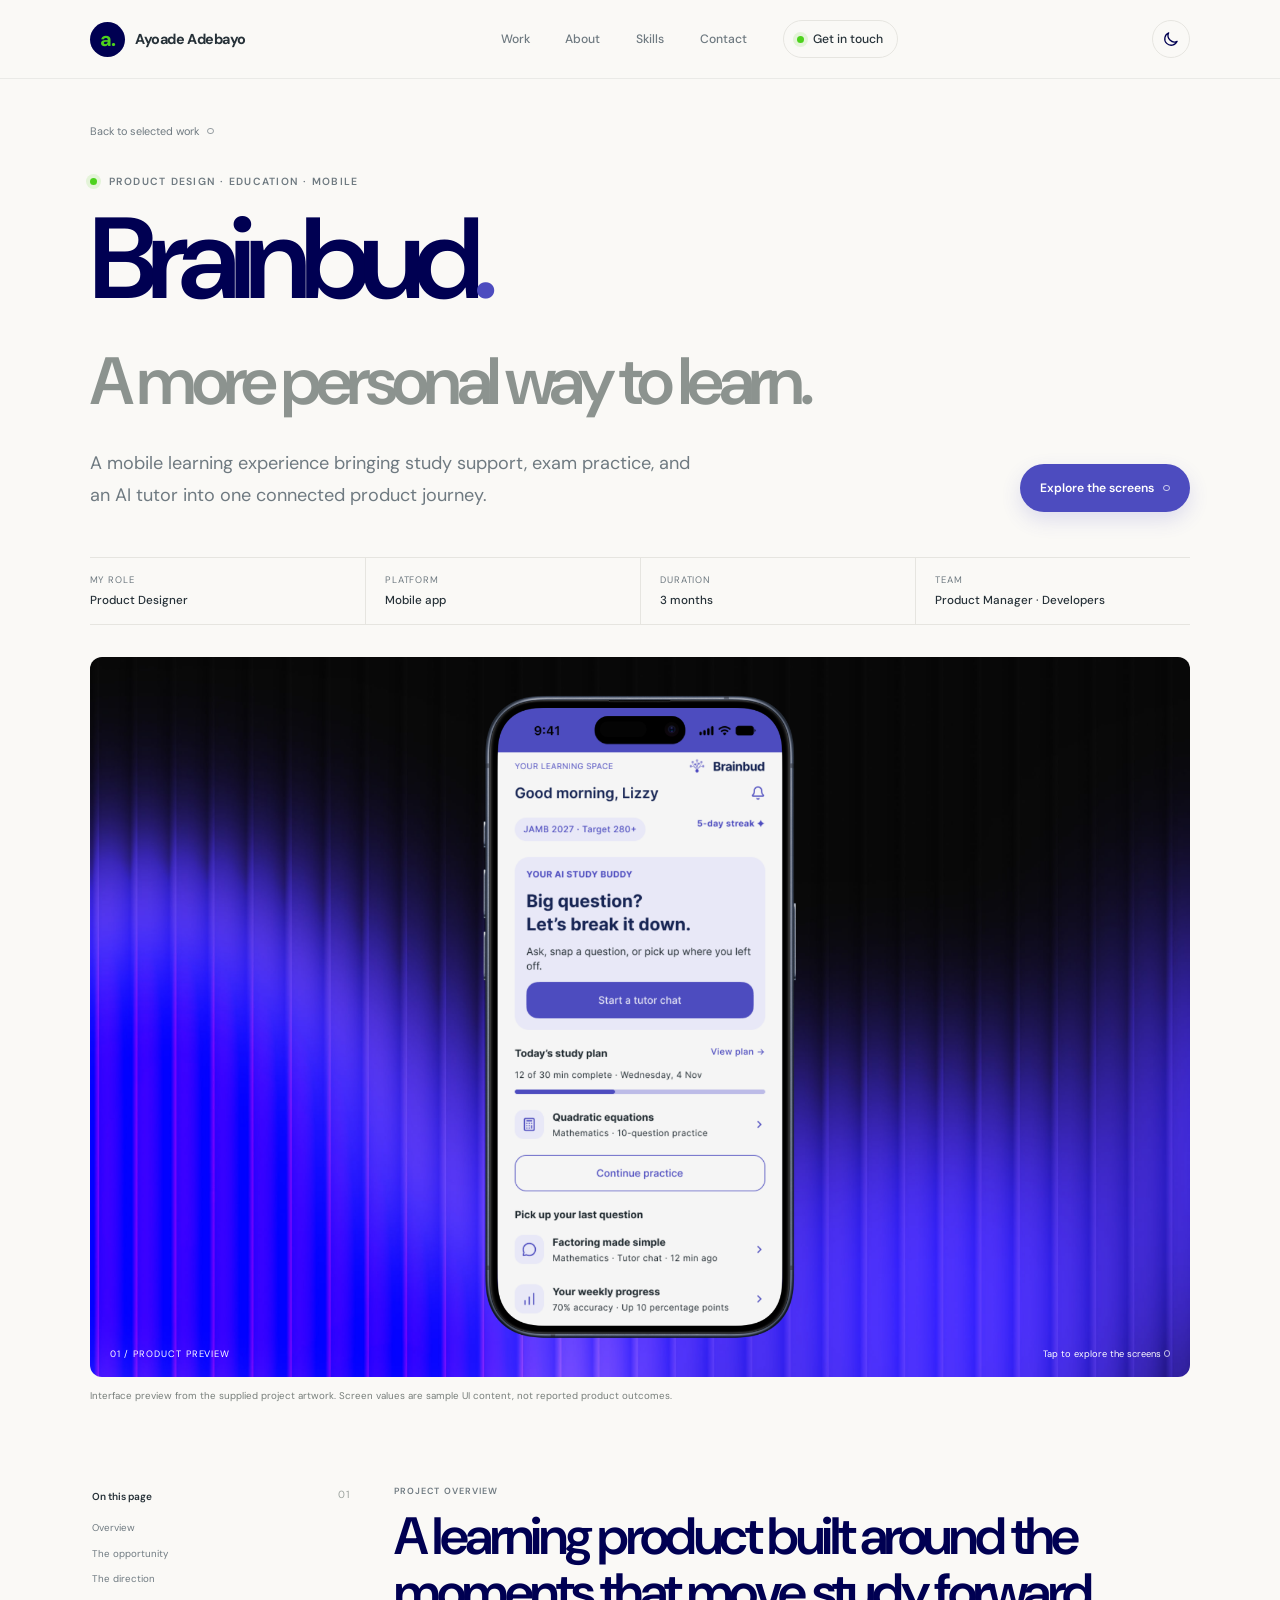
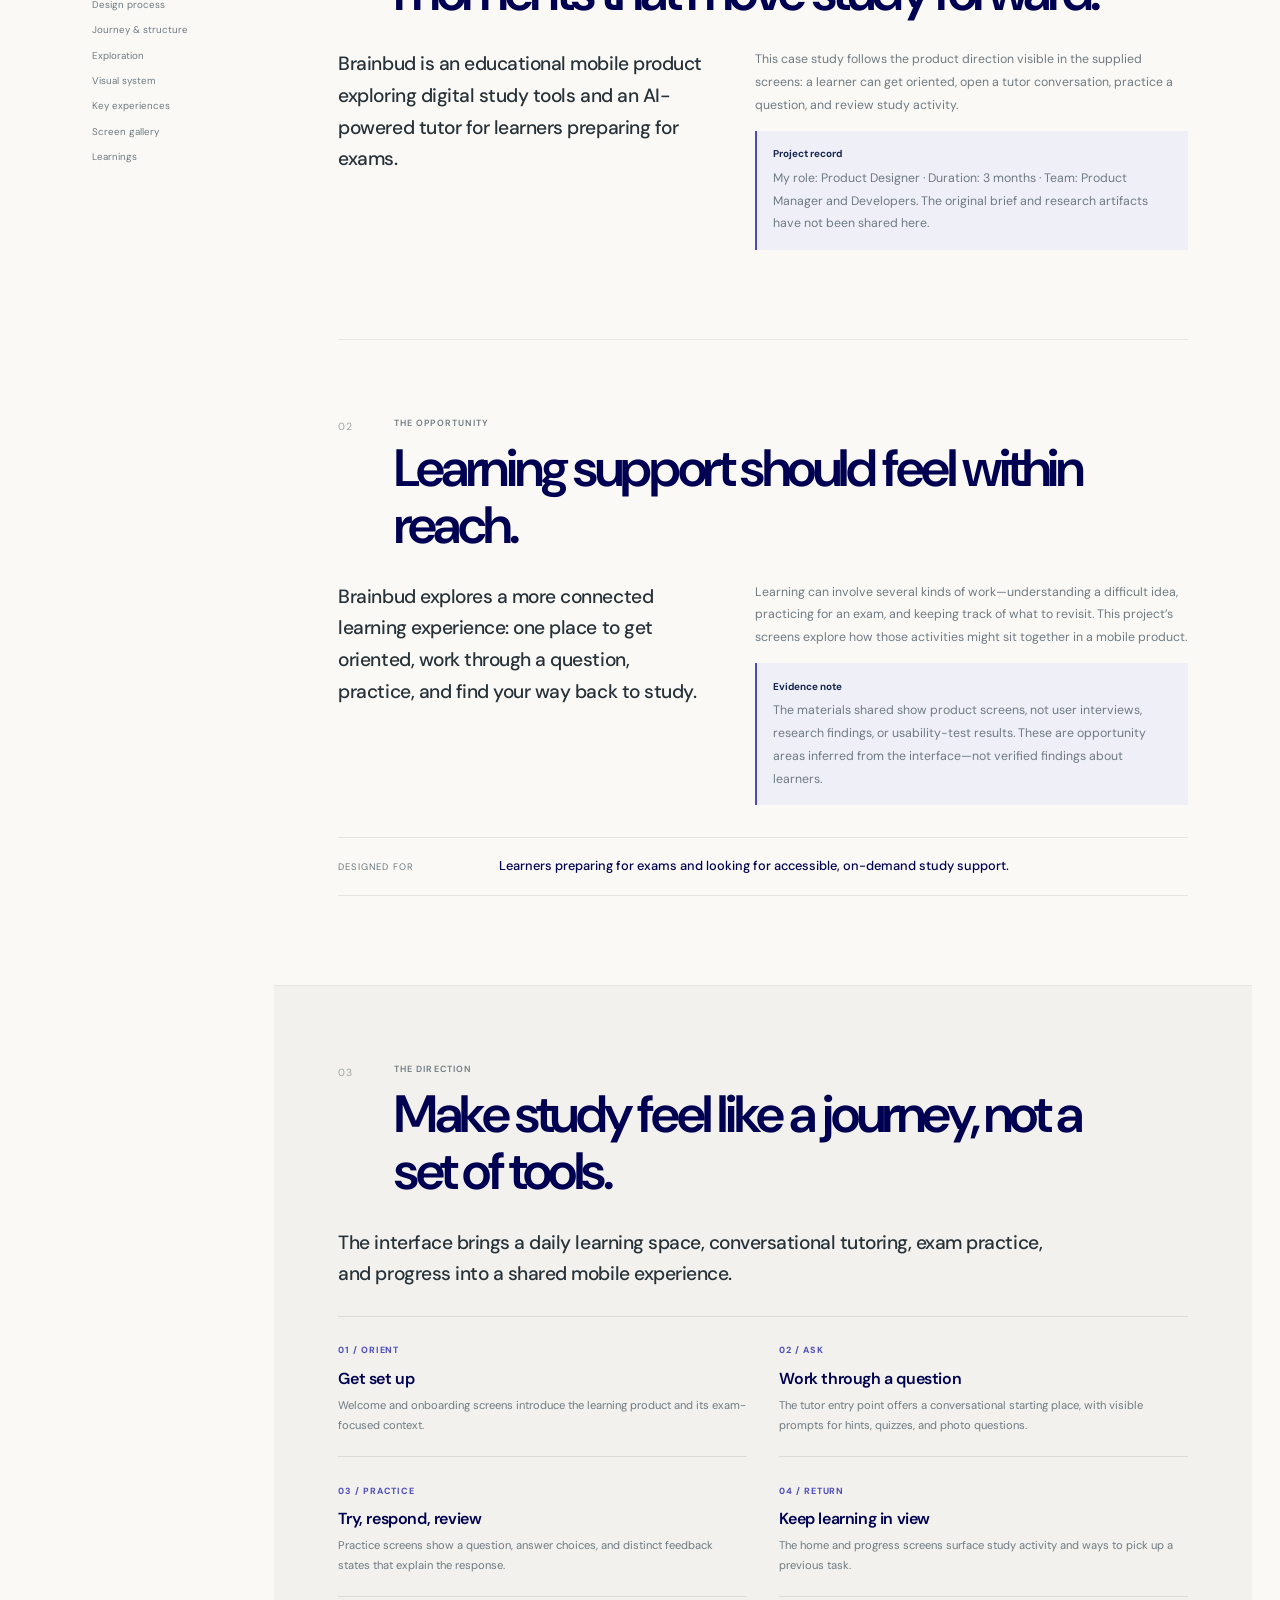
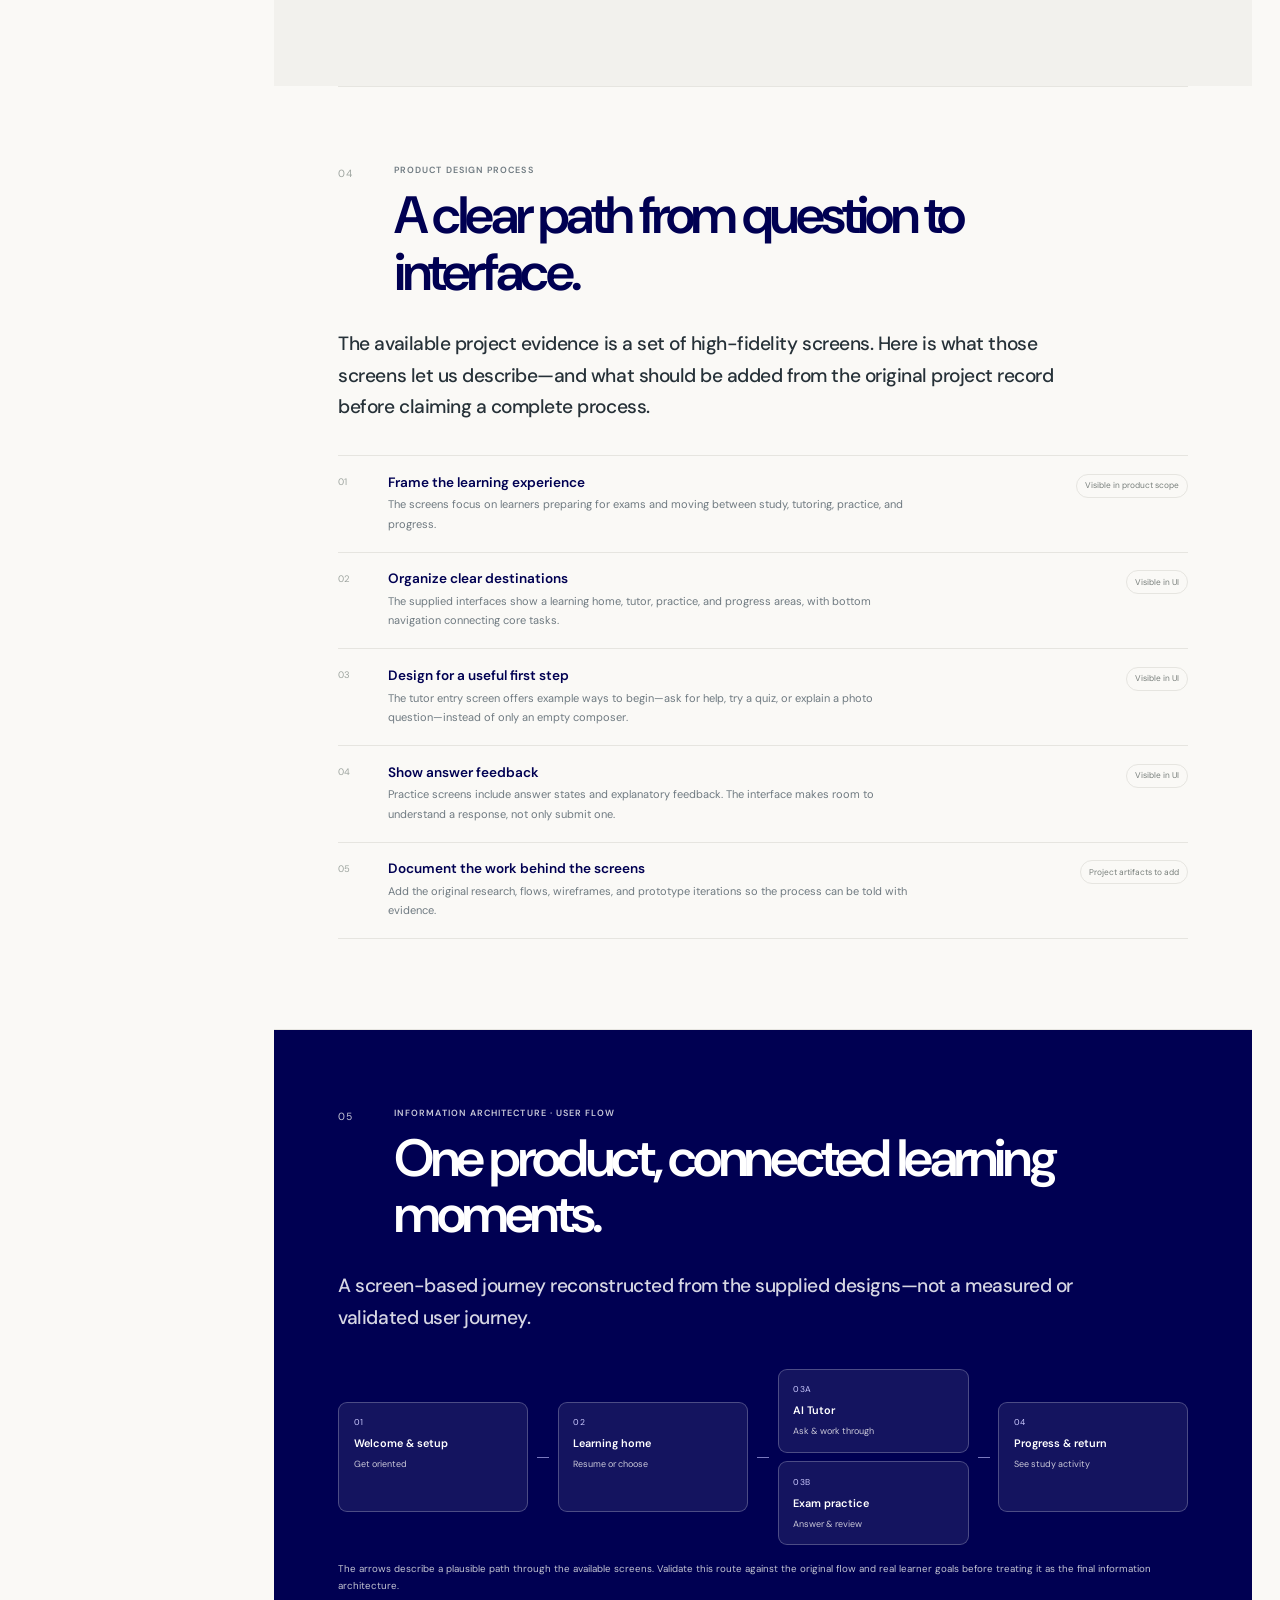
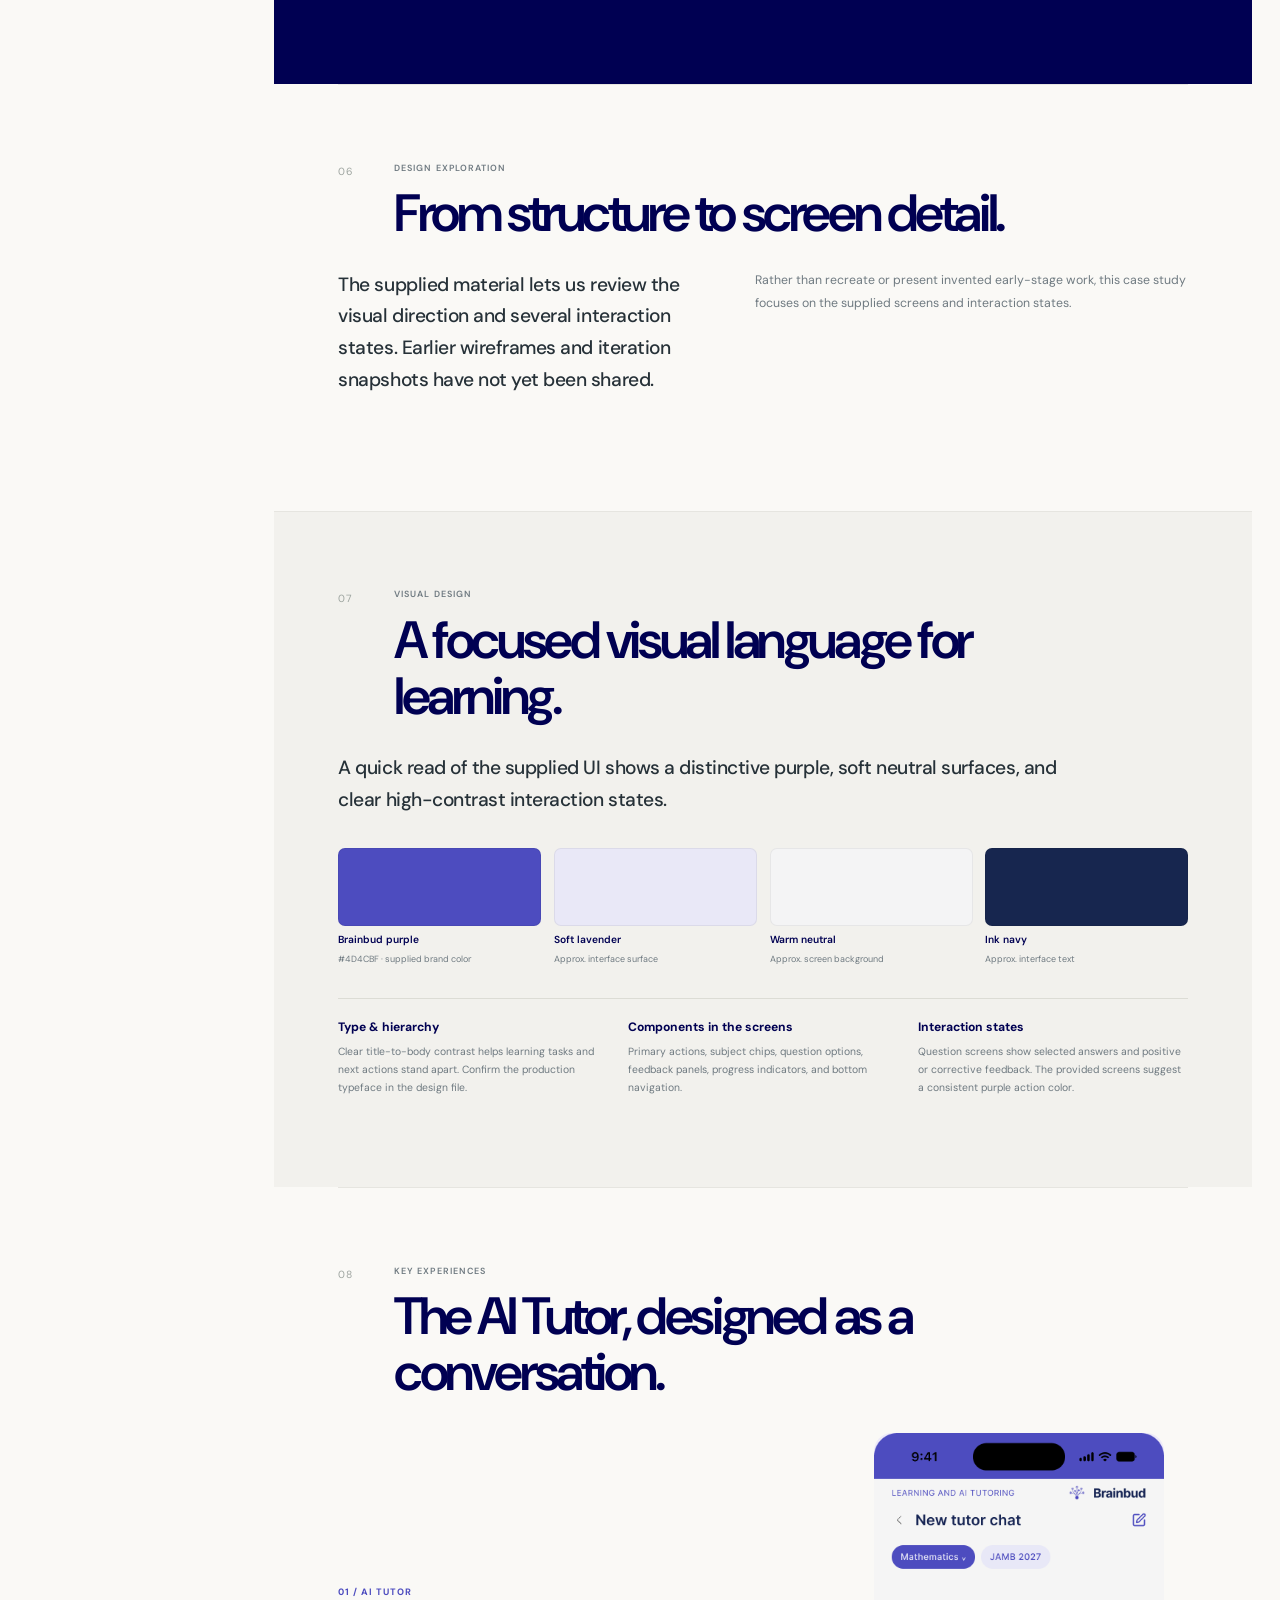
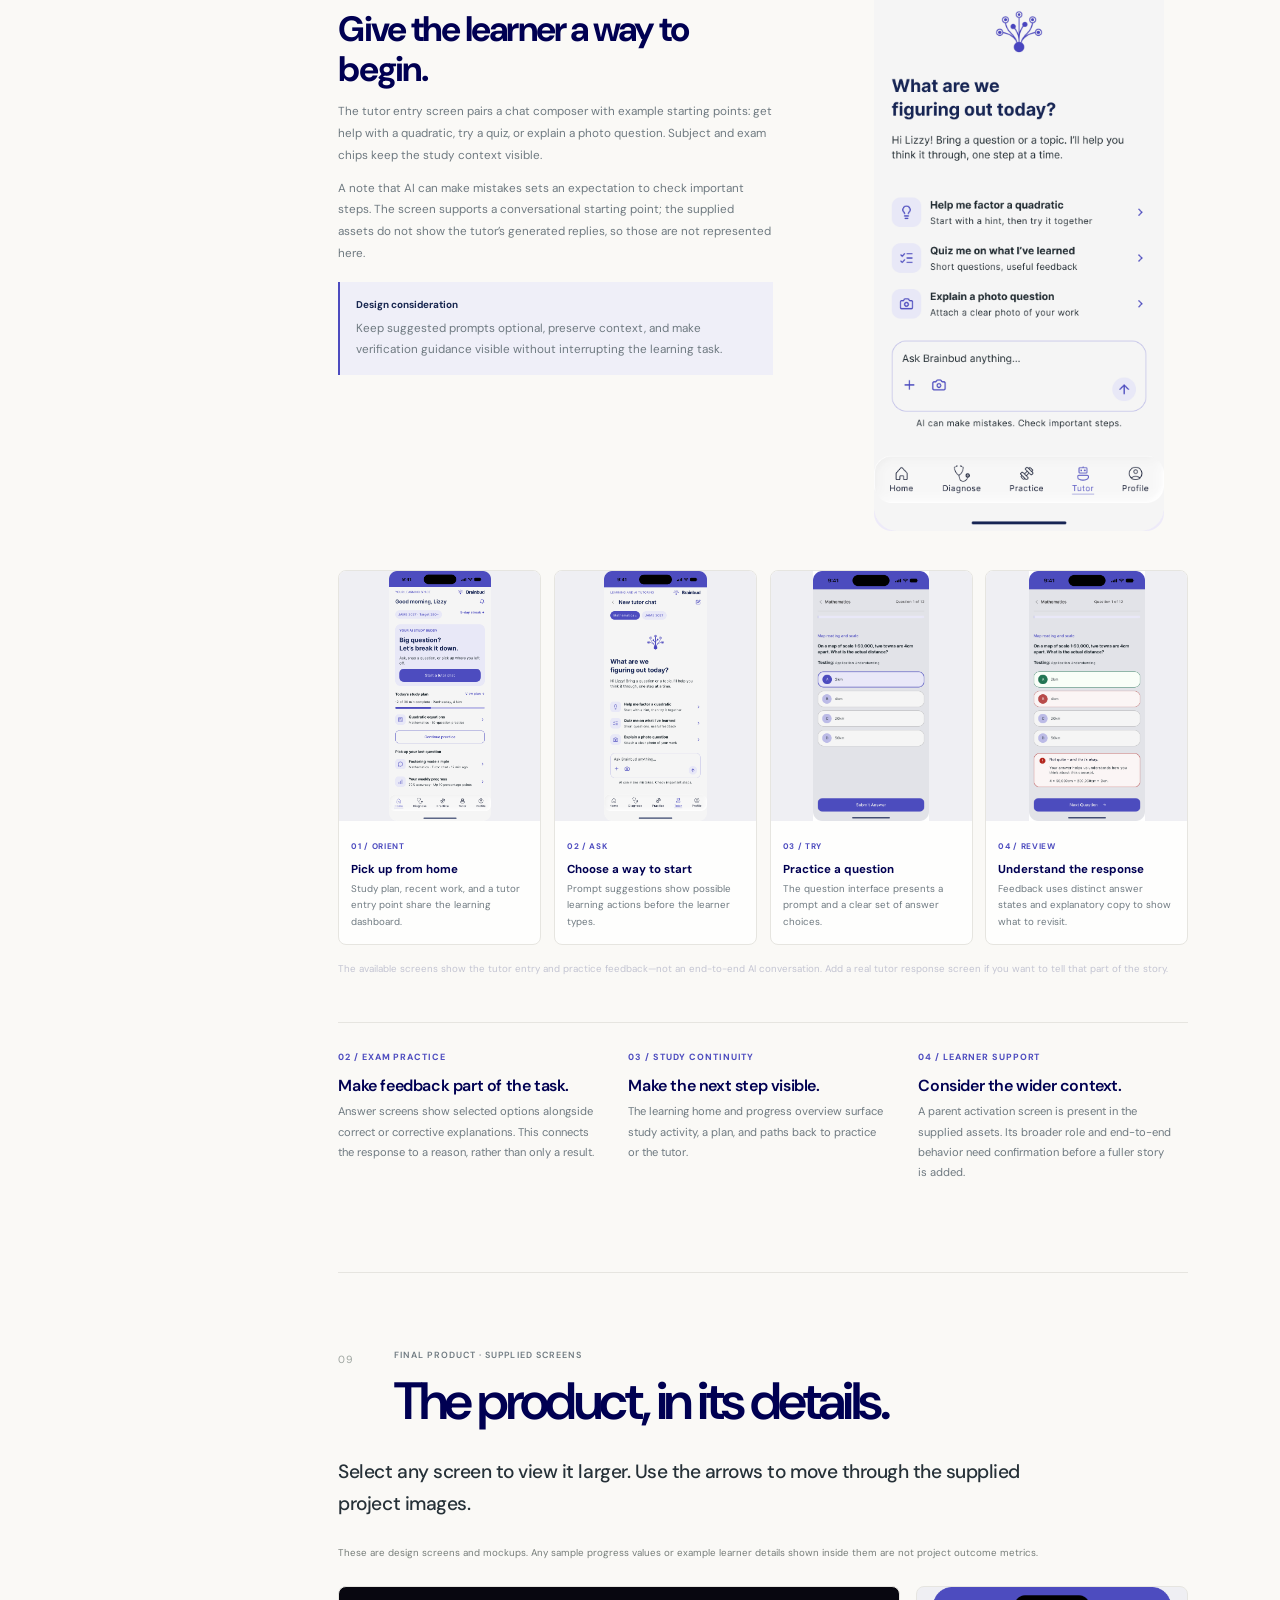
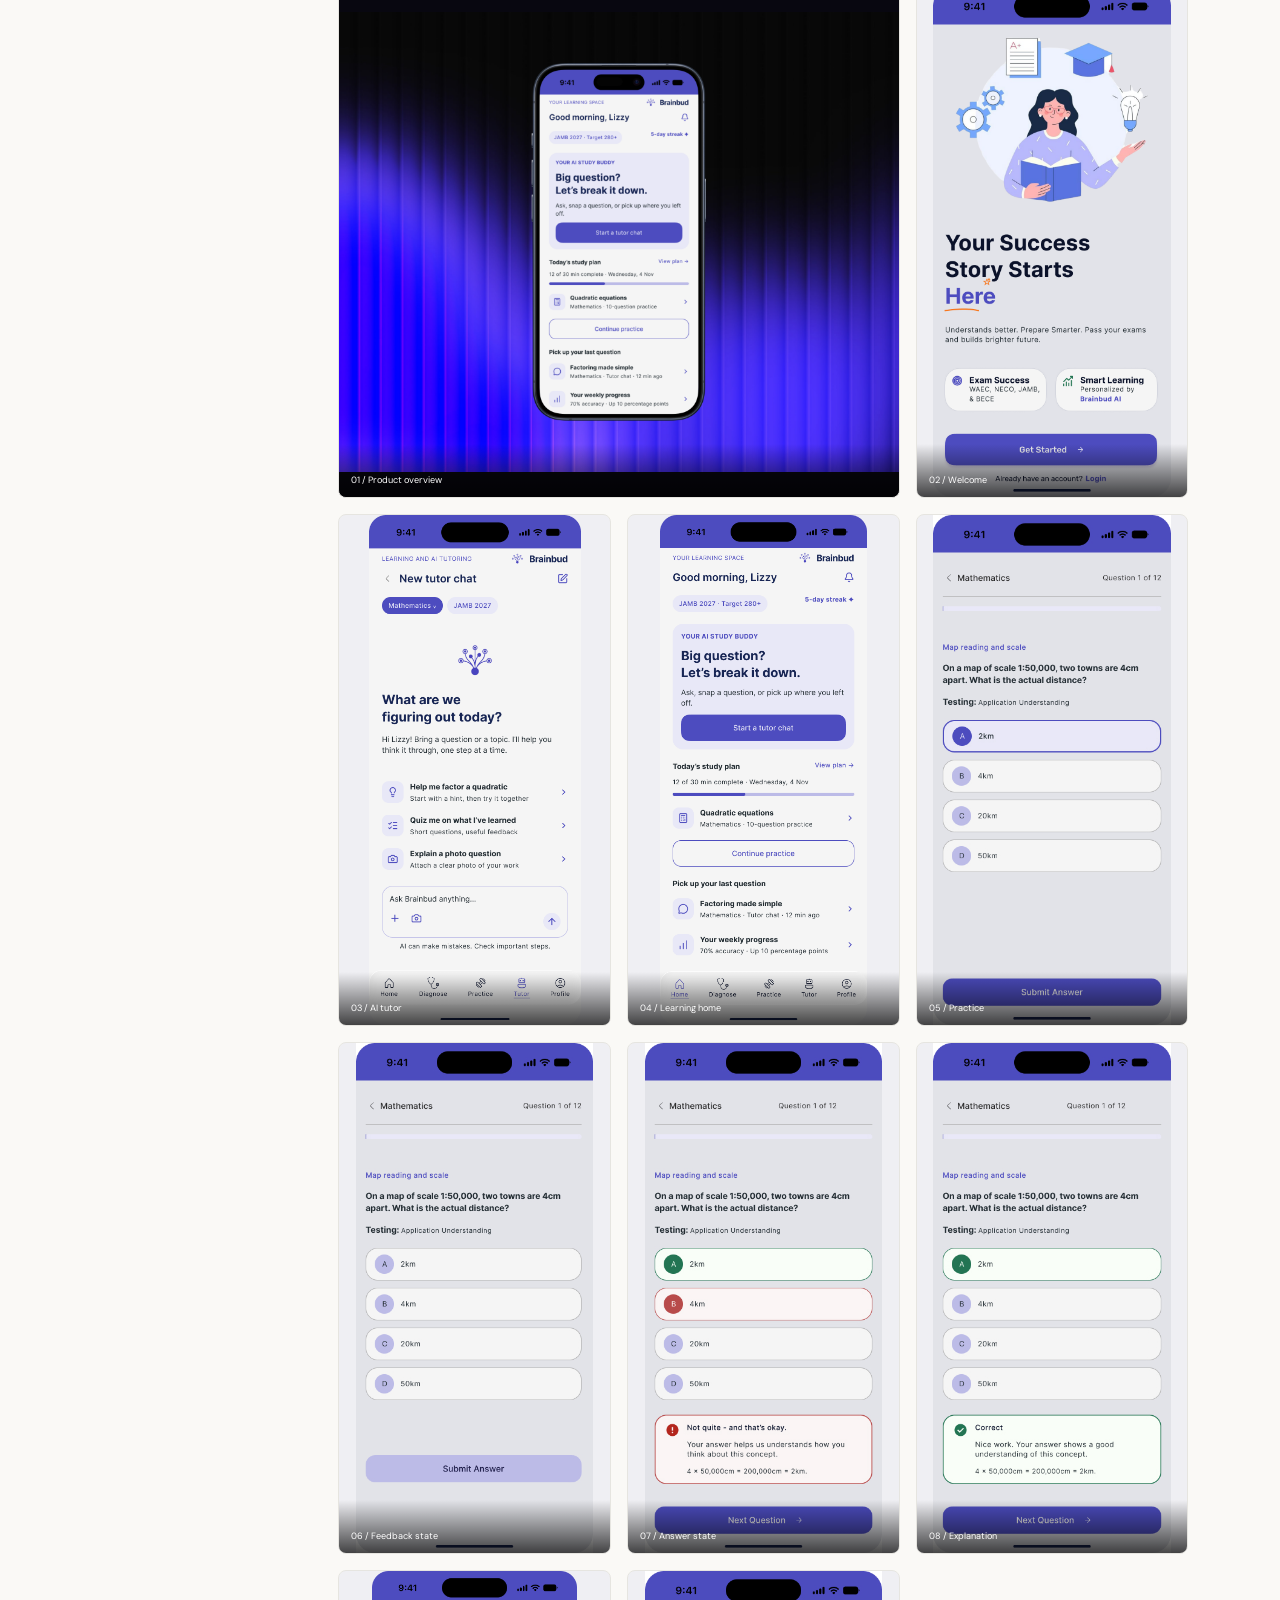
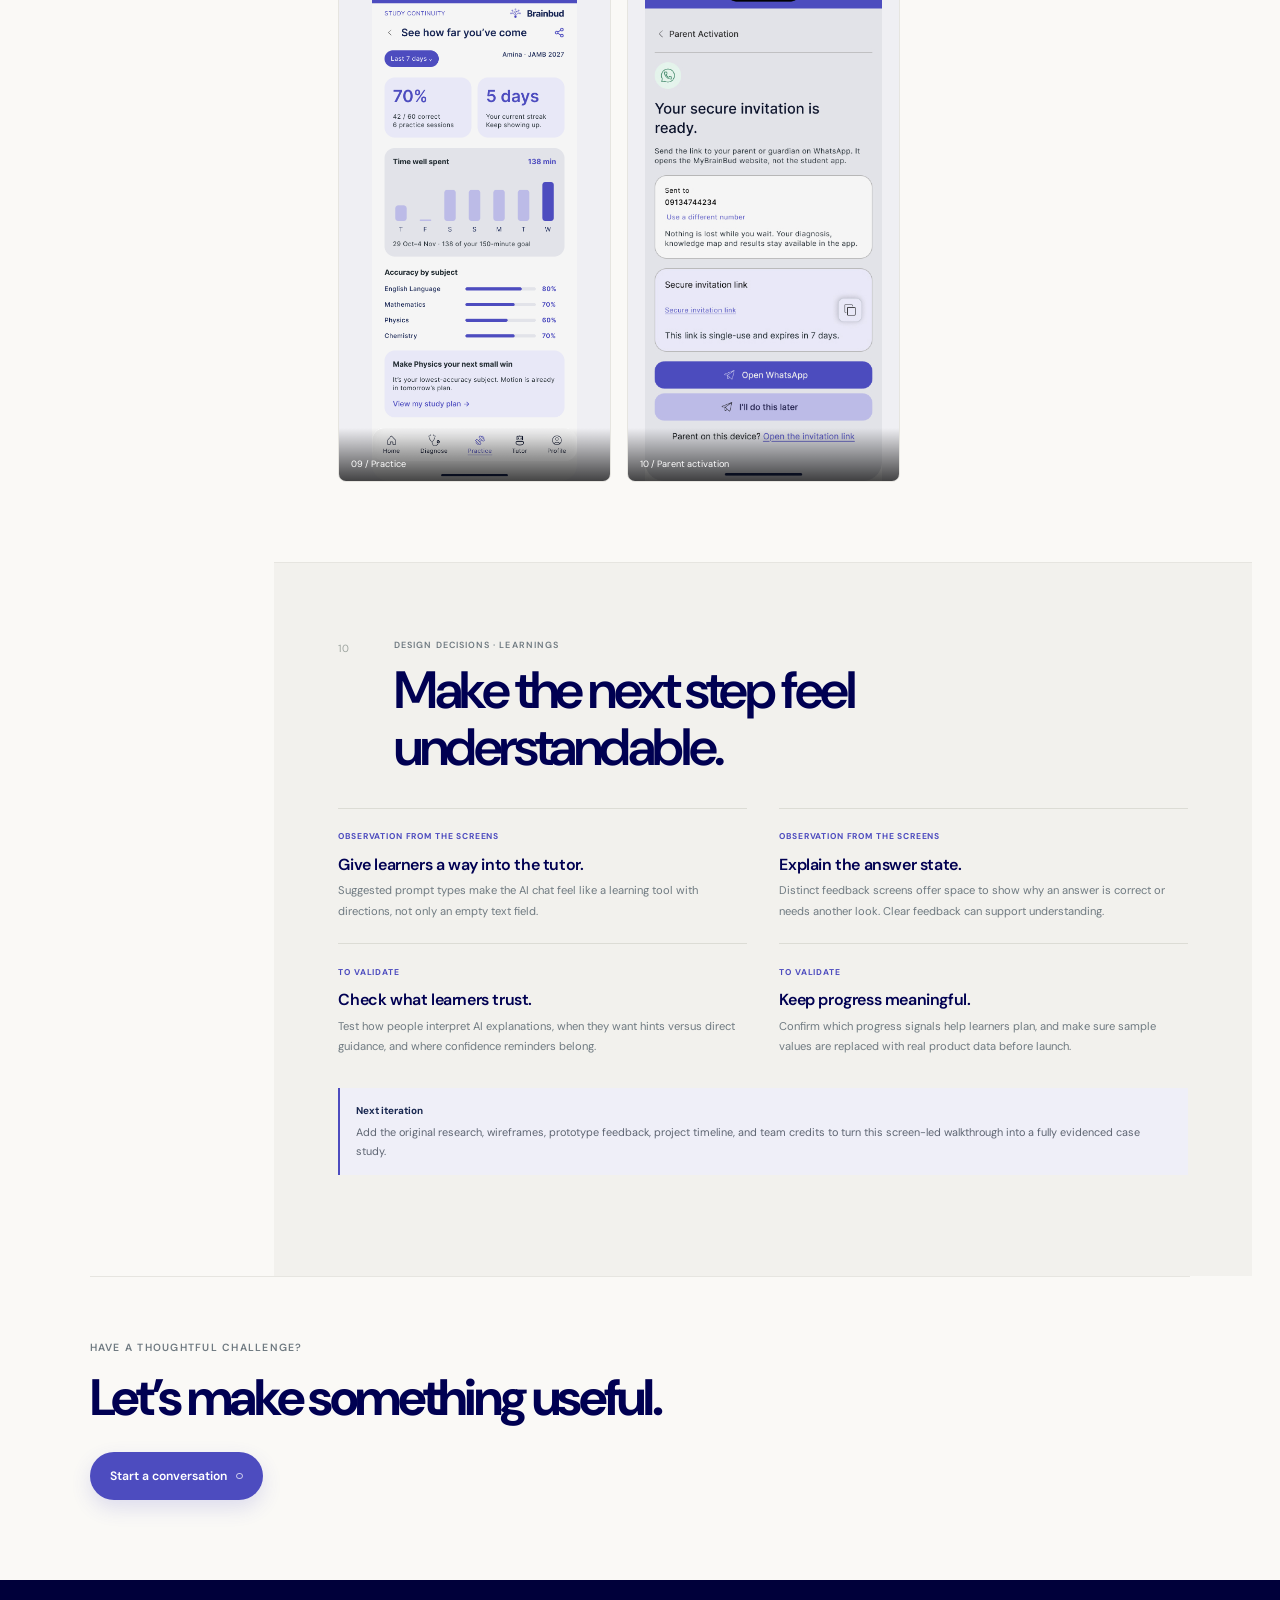
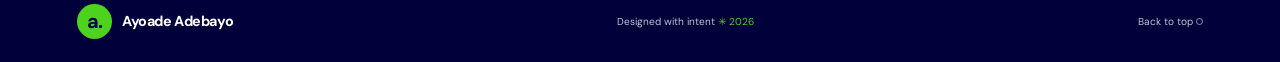
==== brainbud.html @ d669bf5a "Add persistent light and dark theme toggle Co-authored-by: Copilot <223556219+Copilot@users.noreply." ====
<!doctype html>
<html lang="en">
  <head>
    <meta charset="utf-8">
    <meta name="viewport" content="width=device-width, initial-scale=1">
    <meta name="theme-color" content="#faf9f6">
    <meta name="description" content="A product design case study of Brainbud, a mobile learning product exploring guided study, exam practice, and an AI tutor.">
    <title>Brainbud — Product Design Case Study | Ayoade Adebayo</title>
    <link rel="preconnect" href="https://fonts.googleapis.com">
    <link rel="preconnect" href="https://fonts.gstatic.com" crossorigin>
    <link href="https://fonts.googleapis.com/css2?family=DM+Sans:wght@400;500;600;700&display=swap" rel="stylesheet">
    <link rel="stylesheet" href="styles.css">
    <script src="script.js" defer></script>
  </head>
  <body class="case-study-page">
    <a class="skip-link" href="#main">Skip to content</a>
    <header class="site-header">
      <nav class="nav-shell" aria-label="Main navigation">
        <a class="wordmark" href="index.html#home" aria-label="Ayoade Adebayo, home"><span class="wordmark-mark" aria-hidden="true">a.</span><span>Ayoade Adebayo</span></a>
        <div class="nav-links" id="primary-nav">
          <a href="index.html#work">Work</a><a href="index.html#about">About</a><a href="index.html#skills">Skills</a><a href="index.html#contact">Contact</a>
          <a class="nav-availability" href="mailto:ayoadeibrahimadebayo@gmail.com"><span></span> Get in touch</a>
        </div>
        <div class="nav-controls">
          <button class="menu-toggle" type="button" aria-expanded="false" aria-controls="primary-nav">
            <span class="sr-only">Open navigation menu</span><span class="menu-toggle-line"></span><span class="menu-toggle-line"></span>
          </button>
          <button class="theme-toggle" type="button" aria-label="Dark mode" aria-pressed="false" title="Switch to dark mode">
            <svg class="theme-icon theme-icon-moon" viewBox="0 0 24 24" fill="none" aria-hidden="true"><path d="M20.2 15.1A8.5 8.5 0 0 1 8.9 3.8 8.6 8.6 0 1 0 20.2 15.1Z" stroke="currentColor" stroke-width="1.7" stroke-linecap="round" stroke-linejoin="round"/></svg>
            <svg class="theme-icon theme-icon-sun" viewBox="0 0 24 24" fill="none" aria-hidden="true"><circle cx="12" cy="12" r="4" stroke="currentColor" stroke-width="1.7"/><path d="M12 2v2m0 16v2M4.93 4.93l1.42 1.42m11.3 11.3 1.42 1.42M2 12h2m16 0h2M4.93 19.07l1.42-1.42m11.3-11.3 1.42-1.42" stroke="currentColor" stroke-width="1.7" stroke-linecap="round"/></svg>
          </button>
        </div>
      </nav>
    </header>

    <main id="main">
      <section class="case-hero section-shell" id="case-top">
        <a class="back-link" href="index.html#work">Back to selected work <span class="action-mark" aria-hidden="true"></span></a>
        <p class="eyebrow"><span class="eyebrow-dot"></span> Product design · Education · Mobile</p>
        <h1>Brainbud<span class="case-title-period">.</span><br><span>A more personal way to learn.</span></h1>
        <div class="case-intro-row">
          <p class="case-deck">A mobile learning experience bringing study support, exam practice, and an AI tutor into one connected product journey.</p>
          <a class="button button-primary" href="#screens">Explore the screens <span class="action-mark" aria-hidden="true"></span></a>
        </div>
        <div class="case-meta-grid" aria-label="Project details">
          <div><span>My role</span><strong>Product Designer</strong></div>
          <div><span>Platform</span><strong>Mobile app</strong></div>
          <div><span>Duration</span><strong>3 months</strong></div>
          <div><span>Team</span><strong>Product Manager · Developers</strong></div>
        </div>
        <a class="case-hero-art" href="#screens" aria-label="View the Brainbud interface screens below">
          <img src="61shots_so.png" alt="Brainbud home screen in a smartphone mockup, set against a purple light installation">
          <span class="hero-art-caption">01 / PRODUCT PREVIEW <span>Tap to explore the screens <span class="action-mark" aria-hidden="true"></span></span></span>
        </a>
        <p class="image-disclaimer">Interface preview from the supplied project artwork. Screen values are sample UI content, not reported product outcomes.</p>
      </section>

      <div class="case-content-shell">
        <aside class="case-toc" aria-label="On this page">
          <p>On this page</p>
          <a href="#overview">Overview</a><a href="#problem">The opportunity</a><a href="#solution">The direction</a><a href="#process">Design process</a><a href="#journey">Journey & structure</a><a href="#exploration">Exploration</a><a href="#visual-design">Visual system</a><a href="#features">Key experiences</a><a href="#screens">Screen gallery</a><a href="#learnings">Learnings</a>
        </aside>

        <div class="case-content">
          <section class="case-section" id="overview" aria-labelledby="overview-title">
            <div class="case-section-heading"><span class="case-section-number">01</span><div><p class="eyebrow">Project overview</p><h2 id="overview-title">A learning product built around the moments that move study forward.</h2></div></div>
            <div class="case-text-grid">
              <p class="case-lead">Brainbud is an educational mobile product exploring digital study tools and an AI-powered tutor for learners preparing for exams.</p>
              <div><p>This case study follows the product direction visible in the supplied screens: a learner can get oriented, open a tutor conversation, practice a question, and review study activity.</p><p class="evidence-note"><strong>Project record</strong> My role: Product Designer · Duration: 3 months · Team: Product Manager and Developers. The original brief and research artifacts have not been shared here.</p></div>
            </div>
          </section>
          <section class="case-section" id="problem" aria-labelledby="problem-title">
            <div class="case-section-heading"><span class="case-section-number">02</span><div><p class="eyebrow">The opportunity</p><h2 id="problem-title">Learning support should feel within reach.</h2></div></div>
            <div class="case-text-grid">
              <p class="case-lead">Brainbud explores a more connected learning experience: one place to get oriented, work through a question, practice, and find your way back to study.</p>
              <div><p>Learning can involve several kinds of work—understanding a difficult idea, practicing for an exam, and keeping track of what to revisit. This project’s screens explore how those activities might sit together in a mobile product.</p><p class="evidence-note"><strong>Evidence note</strong> The materials shared show product screens, not user interviews, research findings, or usability-test results. These are opportunity areas inferred from the interface—not verified findings about learners.</p></div>
            </div>
            <div class="audience-strip"><span>Designed for</span><p>Learners preparing for exams and looking for accessible, on-demand study support.</p></div>
          </section>

          <section class="case-section case-section-tint" id="solution" aria-labelledby="solution-title">
            <div class="case-section-heading"><span class="case-section-number">03</span><div><p class="eyebrow">The direction</p><h2 id="solution-title">Make study feel like a journey, not a set of tools.</h2></div></div>
            <p class="case-lead">The interface brings a daily learning space, conversational tutoring, exam practice, and progress into a shared mobile experience.</p>
            <div class="direction-grid">
              <article><span>01 / ORIENT</span><h3>Get set up</h3><p>Welcome and onboarding screens introduce the learning product and its exam-focused context.</p></article>
              <article><span>02 / ASK</span><h3>Work through a question</h3><p>The tutor entry point offers a conversational starting place, with visible prompts for hints, quizzes, and photo questions.</p></article>
              <article><span>03 / PRACTICE</span><h3>Try, respond, review</h3><p>Practice screens show a question, answer choices, and distinct feedback states that explain the response.</p></article>
              <article><span>04 / RETURN</span><h3>Keep learning in view</h3><p>The home and progress screens surface study activity and ways to pick up a previous task.</p></article>
            </div>
          </section>

          <section class="case-section" id="process" aria-labelledby="process-title">
            <div class="case-section-heading"><span class="case-section-number">04</span><div><p class="eyebrow">Product design process</p><h2 id="process-title">A clear path from question to interface.</h2></div></div>
            <p class="case-lead">The available project evidence is a set of high-fidelity screens. Here is what those screens let us describe—and what should be added from the original project record before claiming a complete process.</p>
            <ol class="process-list">
              <li><span>01</span><div><h3>Frame the learning experience</h3><p>The screens focus on learners preparing for exams and moving between study, tutoring, practice, and progress.</p></div><em>Visible in product scope</em></li>
              <li><span>02</span><div><h3>Organize clear destinations</h3><p>The supplied interfaces show a learning home, tutor, practice, and progress areas, with bottom navigation connecting core tasks.</p></div><em>Visible in UI</em></li>
              <li><span>03</span><div><h3>Design for a useful first step</h3><p>The tutor entry screen offers example ways to begin—ask for help, try a quiz, or explain a photo question—instead of only an empty composer.</p></div><em>Visible in UI</em></li>
              <li><span>04</span><div><h3>Show answer feedback</h3><p>Practice screens include answer states and explanatory feedback. The interface makes room to understand a response, not only submit one.</p></div><em>Visible in UI</em></li>
              <li><span>05</span><div><h3>Document the work behind the screens</h3><p>Add the original research, flows, wireframes, and prototype iterations so the process can be told with evidence.</p></div><em>Project artifacts to add</em></li>
            </ol>
          </section>

          <section class="case-section case-section-deep" id="journey" aria-labelledby="journey-title">
            <div class="case-section-heading"><span class="case-section-number">05</span><div><p class="eyebrow">Information architecture · User flow</p><h2 id="journey-title">One product, connected learning moments.</h2></div></div>
            <p class="case-lead">A screen-based journey reconstructed from the supplied designs—not a measured or validated user journey.</p>
            <div class="journey-map" aria-label="Brainbud screen journey">
              <div class="journey-node"><span>01</span><strong>Welcome & setup</strong><small>Get oriented</small></div><span class="journey-connector" aria-hidden="true"></span>
              <div class="journey-node"><span>02</span><strong>Learning home</strong><small>Resume or choose</small></div><span class="journey-connector" aria-hidden="true"></span>
              <div class="journey-branches"><div class="journey-node"><span>03A</span><strong>AI Tutor</strong><small>Ask & work through</small></div><div class="journey-node"><span>03B</span><strong>Exam practice</strong><small>Answer & review</small></div></div><span class="journey-connector" aria-hidden="true"></span>
              <div class="journey-node"><span>04</span><strong>Progress & return</strong><small>See study activity</small></div>
            </div>
            <p class="journey-caption">The arrows describe a plausible path through the available screens. Validate this route against the original flow and real learner goals before treating it as the final information architecture.</p>
          </section>

          <section class="case-section" id="exploration" aria-labelledby="exploration-title">
            <div class="case-section-heading"><span class="case-section-number">06</span><div><p class="eyebrow">Design exploration</p><h2 id="exploration-title">From structure to screen detail.</h2></div></div>
            <div class="case-text-grid"><p class="case-lead">The supplied material lets us review the visual direction and several interaction states. Earlier wireframes and iteration snapshots have not yet been shared.</p><div><p>Rather than recreate or present invented early-stage work, this case study focuses on the supplied screens and interaction states.</p></div></div>
          </section>

          <section class="case-section case-section-tint" id="visual-design" aria-labelledby="visual-title">
            <div class="case-section-heading"><span class="case-section-number">07</span><div><p class="eyebrow">Visual design</p><h2 id="visual-title">A focused visual language for learning.</h2></div></div>
            <p class="case-lead">A quick read of the supplied UI shows a distinctive purple, soft neutral surfaces, and clear high-contrast interaction states.</p>
            <div class="palette-row" aria-label="Brainbud interface palette">
              <div class="palette-swatch"><span style="--swatch:#4D4CBF"></span><strong>Brainbud purple</strong><small>#4D4CBF · supplied brand color</small></div>
              <div class="palette-swatch"><span style="--swatch:#E9E8F7"></span><strong>Soft lavender</strong><small>Approx. interface surface</small></div>
              <div class="palette-swatch"><span style="--swatch:#F4F4F5"></span><strong>Warm neutral</strong><small>Approx. screen background</small></div>
              <div class="palette-swatch"><span style="--swatch:#17264F"></span><strong>Ink navy</strong><small>Approx. interface text</small></div>
            </div>
            <div class="system-notes"><article><h3>Type & hierarchy</h3><p>Clear title-to-body contrast helps learning tasks and next actions stand apart. Confirm the production typeface in the design file.</p></article><article><h3>Components in the screens</h3><p>Primary actions, subject chips, question options, feedback panels, progress indicators, and bottom navigation.</p></article><article><h3>Interaction states</h3><p>Question screens show selected answers and positive or corrective feedback. The provided screens suggest a consistent purple action color.</p></article></div>
          </section>

          <section class="case-section" id="features" aria-labelledby="features-title">
            <div class="case-section-heading"><span class="case-section-number">08</span><div><p class="eyebrow">Key experiences</p><h2 id="features-title">The AI Tutor, designed as a conversation.</h2></div></div>
            <div class="feature-feature">
              <div class="feature-copy"><p class="case-kicker">01 / AI TUTOR</p><h3>Give the learner a way to begin.</h3><p>The tutor entry screen pairs a chat composer with example starting points: get help with a quadratic, try a quiz, or explain a photo question. Subject and exam chips keep the study context visible.</p><p>A note that AI can make mistakes sets an expectation to check important steps. The screen supports a conversational starting point; the supplied assets do not show the tutor’s generated replies, so those are not represented here.</p><p class="evidence-note"><strong>Design consideration</strong> Keep suggested prompts optional, preserve context, and make verification guidance visible without interrupting the learning task.</p></div>
              <button class="gallery-trigger feature-screen" type="button" data-gallery-item="2" aria-label="Enlarge Brainbud AI tutor entry screen"><img src="My%20brainBud%20(1)/Learning%20and%20AI%20tutoring%20%C2%B7%20New%20conversation.png" alt="Brainbud AI tutor entry screen with suggested learning prompts"></button>
            </div>
            <div class="tutor-journey" aria-label="Brainbud learning screen sequence">
              <article class="tutor-step">
                <button class="gallery-trigger tutor-step-image" type="button" data-gallery-item="3" aria-label="Enlarge Brainbud learning home screen"><img src="My%20brainBud%20(1)/Learning%20and%20AI%20tutoring.png" alt="Learning home with tutor entry, study plan, practice, and recent activity"><span>View screen <span class="action-mark" aria-hidden="true"></span></span></button>
                <div><span>01 / ORIENT</span><h4>Pick up from home</h4><p>Study plan, recent work, and a tutor entry point share the learning dashboard.</p></div>
              </article>
              <article class="tutor-step">
                <button class="gallery-trigger tutor-step-image" type="button" data-gallery-item="2" aria-label="Enlarge Brainbud tutor entry screen"><img src="My%20brainBud%20(1)/Learning%20and%20AI%20tutoring%20%C2%B7%20New%20conversation.png" alt="Tutor screen showing prompt suggestions and the chat composer"><span>View screen <span class="action-mark" aria-hidden="true"></span></span></button>
                <div><span>02 / ASK</span><h4>Choose a way to start</h4><p>Prompt suggestions show possible learning actions before the learner types.</p></div>
              </article>
              <article class="tutor-step">
                <button class="gallery-trigger tutor-step-image" type="button" data-gallery-item="4" aria-label="Enlarge Brainbud practice question screen"><img src="My%20brainBud%20(1)/Questions.jpg" alt="Practice question with multiple-choice answers"><span>View screen <span class="action-mark" aria-hidden="true"></span></span></button>
                <div><span>03 / TRY</span><h4>Practice a question</h4><p>The question interface presents a prompt and a clear set of answer choices.</p></div>
              </article>
              <article class="tutor-step">
                <button class="gallery-trigger tutor-step-image" type="button" data-gallery-item="6" aria-label="Enlarge Brainbud answer feedback screen"><img src="My%20brainBud%20(1)/Question-1.jpg" alt="Answer feedback screen with a corrective explanation"><span>View screen <span class="action-mark" aria-hidden="true"></span></span></button>
                <div><span>04 / REVIEW</span><h4>Understand the response</h4><p>Feedback uses distinct answer states and explanatory copy to show what to revisit.</p></div>
              </article>
            </div>
            <p class="journey-caption tutor-evidence-note">The available screens show the tutor entry and practice feedback—not an end-to-end AI conversation. Add a real tutor response screen if you want to tell that part of the story.</p>
            <div class="feature-grid">
              <article><span>02 / EXAM PRACTICE</span><h3>Make feedback part of the task.</h3><p>Answer screens show selected options alongside correct or corrective explanations. This connects the response to a reason, rather than only a result.</p></article>
              <article><span>03 / STUDY CONTINUITY</span><h3>Make the next step visible.</h3><p>The learning home and progress overview surface study activity, a plan, and paths back to practice or the tutor.</p></article>
              <article><span>04 / LEARNER SUPPORT</span><h3>Consider the wider context.</h3><p>A parent activation screen is present in the supplied assets. Its broader role and end-to-end behavior need confirmation before a fuller story is added.</p></article>
            </div>
          </section>

          <section class="case-section case-screens" id="screens" aria-labelledby="screens-title">
            <div class="case-section-heading"><span class="case-section-number">09</span><div><p class="eyebrow">Final product · Supplied screens</p><h2 id="screens-title">The product, in its details.</h2></div></div>
            <p class="case-lead">Select any screen to view it larger. Use the arrows to move through the supplied project images.</p>
            <p class="image-disclaimer">These are design screens and mockups. Any sample progress values or example learner details shown inside them are not project outcome metrics.</p>
            <div class="screen-gallery" id="screen-gallery">
              <button class="gallery-trigger gallery-tile gallery-wide" type="button" data-gallery-item="0" aria-label="Enlarge Brainbud product mockup"><img src="61shots_so.png" alt="Brainbud learning dashboard shown in a smartphone mockup"><span>01 / Product overview</span></button>
              <button class="gallery-trigger gallery-tile" type="button" data-gallery-item="1" aria-label="Enlarge welcome screen"><img src="My%20brainBud%20(1)/Welcome.png" alt="Welcome screen introducing Brainbud learning"><span>02 / Welcome</span></button>
              <button class="gallery-trigger gallery-tile" type="button" data-gallery-item="2" aria-label="Enlarge AI tutor screen"><img src="My%20brainBud%20(1)/Learning%20and%20AI%20tutoring%20%C2%B7%20New%20conversation.png" alt="AI tutor conversation start screen"><span>03 / AI tutor</span></button>
              <button class="gallery-trigger gallery-tile" type="button" data-gallery-item="3" aria-label="Enlarge learning home screen"><img src="My%20brainBud%20(1)/Learning%20and%20AI%20tutoring.png" alt="Learning home screen with study plan and recent activity"><span>04 / Learning home</span></button>
              <button class="gallery-trigger gallery-tile" type="button" data-gallery-item="4" aria-label="Enlarge exam question screen"><img src="My%20brainBud%20(1)/Questions.jpg" alt="Exam practice question with answer options"><span>05 / Practice</span></button>
              <button class="gallery-trigger gallery-tile" type="button" data-gallery-item="5" aria-label="Enlarge question feedback screen"><img src="My%20brainBud%20(1)/Question.jpg" alt="Exam answer feedback screen with a corrective explanation"><span>06 / Feedback state</span></button>
              <button class="gallery-trigger gallery-tile" type="button" data-gallery-item="6" aria-label="Enlarge answer state screen"><img src="My%20brainBud%20(1)/Question-1.jpg" alt="Exam answer screen showing a response state"><span>07 / Answer state</span></button>
              <button class="gallery-trigger gallery-tile" type="button" data-gallery-item="7" aria-label="Enlarge correct answer screen"><img src="My%20brainBud%20(1)/Questin.jpg" alt="Exam question screen with a correct-answer explanation"><span>08 / Explanation</span></button>
              <button class="gallery-trigger gallery-tile" type="button" data-gallery-item="8" aria-label="Enlarge practice screen"><img src="My%20brainBud%20(1)/Practice.png" alt="Brainbud practice screen"><span>09 / Practice</span></button>
              <button class="gallery-trigger gallery-tile" type="button" data-gallery-item="9" aria-label="Enlarge parent activation screen"><img src="My%20brainBud%20(1)/parent%20activation.jpg" alt="Parent activation screen with a secure invitation flow"><span>10 / Parent activation</span></button>
            </div>
          </section>

          <section class="case-section case-section-tint" id="learnings" aria-labelledby="learnings-title">
            <div class="case-section-heading"><span class="case-section-number">10</span><div><p class="eyebrow">Design decisions · Learnings</p><h2 id="learnings-title">Make the next step feel understandable.</h2></div></div>
            <div class="learning-grid">
              <article><span>OBSERVATION FROM THE SCREENS</span><h3>Give learners a way into the tutor.</h3><p>Suggested prompt types make the AI chat feel like a learning tool with directions, not only an empty text field.</p></article>
              <article><span>OBSERVATION FROM THE SCREENS</span><h3>Explain the answer state.</h3><p>Distinct feedback screens offer space to show why an answer is correct or needs another look. Clear feedback can support understanding.</p></article>
              <article><span>TO VALIDATE</span><h3>Check what learners trust.</h3><p>Test how people interpret AI explanations, when they want hints versus direct guidance, and where confidence reminders belong.</p></article>
              <article><span>TO VALIDATE</span><h3>Keep progress meaningful.</h3><p>Confirm which progress signals help learners plan, and make sure sample values are replaced with real product data before launch.</p></article>
            </div>
            <p class="evidence-note learning-note"><strong>Next iteration</strong> Add the original research, wireframes, prototype feedback, project timeline, and team credits to turn this screen-led walkthrough into a fully evidenced case study.</p>
          </section>
        </div>
      </div>
      <section class="case-next section-shell"><p class="eyebrow">Have a thoughtful challenge?</p><h2>Let’s make something useful.</h2><a class="button button-primary" href="mailto:ayoadeibrahimadebayo@gmail.com">Start a conversation <span class="action-mark" aria-hidden="true"></span></a></section>
    </main>

    <dialog class="image-lightbox" id="image-lightbox" aria-label="Brainbud project image viewer">
      <div class="lightbox-toolbar"><p id="lightbox-caption">Brainbud project screen</p><button class="lightbox-close" type="button" aria-label="Close image viewer">×</button></div>
      <div class="lightbox-stage"><button class="lightbox-nav lightbox-prev" type="button" aria-label="Previous image">Prev</button><img id="lightbox-image" alt=""><button class="lightbox-nav lightbox-next" type="button" aria-label="Next image">Next</button></div>
      <p class="lightbox-count" id="lightbox-count" aria-live="polite"></p>
    </dialog>

    <footer class="site-footer"><div class="section-shell footer-inner">
      <a class="wordmark footer-wordmark" href="index.html#home"><span class="wordmark-mark" aria-hidden="true">a.</span><span>Ayoade Adebayo</span></a>
      <p>Designed with intent <span aria-hidden="true">✳</span> <span id="current-year"></span></p>
      <a href="#case-top" class="back-top">Back to top <span class="action-mark" aria-hidden="true"></span></a>
    </div></footer>
  </body>
</html>
---- styles.css ----
:root {
  color-scheme: light;
  --color-primary: #000052;
  --color-primary-soft: #24246a;
  --color-deep: #000052;
  --color-accent: #4dd21d;
  --color-background: #faf9f6;
  --color-surface: #fefefd;
  --color-surface-soft: #f1f0eb;
  --color-text: #263138;
  --color-muted: #6f7a81;
  --color-line: #e6e5e0;
  --brainbud-purple: #4d4cbf;
  --brainbud-ink: #17264f;
  --brainbud-lavender: #e9e8f7;
  --font-family: "DM Sans", sans-serif;
  --page-gutter: clamp(1.25rem, 6vw, 6.5rem);
  --content-width: 1280px;
}

* { box-sizing: border-box; }
html { scroll-behavior: smooth; scroll-padding-top: 6rem; }
body { margin: 0; background: var(--color-background); color: var(--color-text); font-family: var(--font-family); -webkit-font-smoothing: antialiased; }
body, button, input, textarea { font-family: var(--font-family); }
button, a { -webkit-tap-highlight-color: transparent; }
a { color: inherit; text-decoration: none; }
img { display: block; max-width: 100%; }
button { color: inherit; }

.sr-only, .skip-link:not(:focus) { position: absolute; width: 1px; height: 1px; padding: 0; margin: -1px; overflow: hidden; clip: rect(0, 0, 0, 0); white-space: nowrap; border: 0; }
.skip-link:focus { position: fixed; z-index: 30; top: 1rem; left: 1rem; padding: .8rem 1rem; border-radius: .5rem; background: var(--color-primary); color: #fff; }
.section-shell, .nav-shell { width: min(var(--content-width), calc(100% - var(--page-gutter) * 2)); margin-inline: auto; }
.site-header { position: sticky; z-index: 20; top: 0; border-bottom: 1px solid rgba(38,49,56,.08); background: rgba(250,249,246,.94); backdrop-filter: blur(16px); }
.nav-shell { min-height: 78px; display: flex; align-items: center; justify-content: space-between; }
.wordmark { display: inline-flex; align-items: center; gap: .65rem; font-size: .9rem; font-weight: 700; letter-spacing: -.03em; }
.wordmark-mark { display: grid; width: 35px; height: 35px; place-items: center; border-radius: 50%; background: var(--color-primary); color: var(--color-accent); font-size: 1.25rem; letter-spacing: -.08em; }
.nav-links { display: flex; align-items: center; gap: clamp(1.25rem, 2.8vw, 2.5rem); color: var(--color-muted); font-size: .76rem; font-weight: 500; }
.nav-links > a:not(.nav-availability) { transition: color .2s ease; }
.nav-links > a:not(.nav-availability):hover, .nav-links > a:not(.nav-availability):focus-visible { color: var(--color-primary); }
.nav-availability { display: inline-flex; align-items: center; gap: .55rem; padding: .62rem .85rem; border: 1px solid var(--color-line); border-radius: 99px; color: var(--color-text); }
.nav-availability span, .eyebrow-dot { width: 7px; height: 7px; flex: 0 0 auto; border-radius: 50%; background: var(--color-accent); box-shadow: 0 0 0 4px rgba(77,210,29,.13); }
.theme-toggle { display: grid; width: 38px; height: 38px; flex: 0 0 auto; place-items: center; padding: 0; border: 1px solid var(--color-line); border-radius: 50%; background: transparent; color: var(--color-primary); cursor: pointer; transition: background .2s ease, color .2s ease, border-color .2s ease; }
.theme-toggle:hover { background: var(--color-surface-soft); }
.theme-icon { width: 18px; height: 18px; }
.theme-icon-sun, [data-theme="dark"] .theme-icon-moon { display: none; }
[data-theme="dark"] .theme-icon-sun { display: block; }
.nav-controls { display: flex; flex: 0 0 auto; align-items: center; gap: .55rem; }
.menu-toggle { display: none; }

.hero { position: relative; display: flex; min-height: min(660px, calc(100svh - 78px)); flex-direction: column; justify-content: center; padding-block: 5.5rem 4rem; }
.hero-copy { max-width: 850px; }
.eyebrow { display: flex; align-items: center; gap: .75rem; margin: 0 0 1.45rem; color: var(--color-muted); font-size: .65rem; font-weight: 600; letter-spacing: .12em; text-transform: uppercase; }
.hero h1 { max-width: 850px; margin: 0; color: var(--color-primary); font-size: clamp(3.35rem, 7.3vw, 6.3rem); font-weight: 600; letter-spacing: -.078em; line-height: .99; }
.headline-highlight { background: linear-gradient(transparent 78%, rgba(77,210,29,.68) 78%); -webkit-box-decoration-break: clone; box-decoration-break: clone; }
.hero-intro { max-width: 570px; margin: 1.65rem 0 0; color: var(--color-muted); font-size: clamp(.98rem, 1.4vw, 1.08rem); line-height: 1.85; }
.hero-actions { display: flex; flex-wrap: wrap; align-items: center; gap: .75rem; margin-top: 2rem; }
.button { display: inline-flex; min-height: 48px; align-items: center; justify-content: center; gap: .6rem; padding: .8rem 1.2rem; border: 1px solid transparent; border-radius: 99px; font-size: .76rem; font-weight: 600; transition: transform .2s ease, box-shadow .2s ease, background .2s ease; cursor: pointer; }
.button:hover, .button:focus-visible { transform: translateY(-2px); }
.action-mark { display: inline-block; width: .42rem; height: .42rem; flex: 0 0 auto; border: 1px solid currentColor; border-radius: 50%; opacity: .7; transition: background .2s ease, opacity .2s ease; }
.button:hover .action-mark, .button:focus-visible .action-mark, .project-link:hover .action-mark, .text-link:hover .action-mark, a:hover > .action-mark { background: currentColor; opacity: 1; }
.button-primary { background: var(--color-primary); color: #fff; box-shadow: 0 8px 18px rgba(0,0,82,.12); }
.button-primary:hover { background: var(--color-primary-soft); box-shadow: 0 12px 25px rgba(0,0,82,.18); }
.button-quiet { border-color: var(--color-line); background: transparent; color: var(--color-primary); }
.button-quiet:hover { background: var(--color-surface); }
.hero-footnote { display: flex; align-items: center; gap: .65rem; margin-top: 3.8rem; color: #858b88; font-size: .65rem; letter-spacing: .02em; }
.scroll-line { width: 31px; height: 1px; background: var(--color-accent); }
.hero-aside { position: absolute; right: 0; bottom: 4.5rem; width: 225px; padding: 1rem 0 0 1.1rem; border-top: 1px solid var(--color-line); }
.hero-index, .hero-note-link { color: var(--color-muted); font-size: .62rem; letter-spacing: .08em; text-transform: uppercase; }
.hero-aside p { margin: .75rem 0; color: var(--color-primary); font-size: .9rem; font-weight: 500; line-height: 1.55; }
.hero-note-link { display: inline-flex; gap: .45rem; letter-spacing: 0; text-transform: none; }
.hero-note-link .action-mark { color: var(--color-primary); }

.section-space { padding-block: clamp(5.5rem, 10vw, 9rem); }
.section-heading .eyebrow { margin-bottom: 1.1rem; }
.section-heading h2, .skills-heading h2 { margin: 0; color: var(--color-primary); font-size: clamp(2.4rem, 5vw, 4.35rem); font-weight: 600; letter-spacing: -.07em; line-height: 1.08; }
.section-heading h2 span, .skills-heading h2 span { color: #969d9a; }

.work-section { background: var(--color-surface-soft); }
.work-heading, .skills-heading { display: flex; align-items: end; justify-content: space-between; gap: 2rem; margin-bottom: 3rem; }
.work-heading > p, .skills-heading > p { max-width: 290px; margin: 0 0 .35rem; color: var(--color-muted); font-size: .8rem; line-height: 1.75; }
.project-grid { display: grid; gap: 2rem; }
.project-card { display: grid; grid-template-columns: minmax(0,1.15fr) minmax(0,.85fr); align-items: center; gap: clamp(2rem,6vw,6rem); min-width: 0; padding: clamp(1rem,3vw,2rem); border: 1px solid var(--color-line); border-radius: 18px; background: var(--color-surface); box-shadow: 0 18px 55px rgba(0,0,82,.045); }
.project-image-link { position: relative; display: block; min-width: 0; aspect-ratio: 1.38; overflow: hidden; border-radius: 12px; background: #07060e; isolation: isolate; }
.project-image-link img { width: 100%; height: 100%; object-fit: cover; transition: transform .55s cubic-bezier(.2,.8,.2,1), filter .35s ease; }
.project-image-overlay { position: absolute; inset: auto 0 0; display: flex; align-items: center; justify-content: space-between; gap: .75rem; padding: 3.5rem 1.15rem 1.15rem; background: linear-gradient(transparent,rgba(0,0,30,.82)); color: #fff; font-size: .74rem; font-weight: 600; opacity: 0; transform: translateY(8px); transition: opacity .25s ease, transform .25s ease; }
.project-image-icon { display: block; width: 7px; height: 7px; flex: 0 0 auto; border-radius: 50%; background: var(--color-accent); }
.image-index { position: absolute; top: 1rem; left: 1rem; padding: .45rem .6rem; border: 1px solid rgba(255,255,255,.35); border-radius: 99px; background: rgba(0,0,25,.35); color: #fff; font-size: .55rem; letter-spacing: .1em; }
.project-image-link:hover img, .project-image-link:focus-visible img { filter: brightness(.84); transform: scale(1.035); }
.project-image-link:hover .project-image-overlay, .project-image-link:focus-visible .project-image-overlay { opacity: 1; transform: translateY(0); }
.project-image-link:focus-visible, .gallery-trigger:focus-visible { outline: 3px solid var(--color-accent); outline-offset: 4px; }
.project-story { width: 100%; padding: 1rem clamp(.25rem,2vw,1.5rem) 1rem 0; }
.project-meta { display: flex; flex-wrap: wrap; justify-content: space-between; gap: .6rem; color: #818985; font-size: .61rem; }
.project-story h3 { margin: .85rem 0 .45rem; color: var(--color-primary); font-size: clamp(2.35rem,4vw,3.8rem); font-weight: 600; letter-spacing: -.075em; }
.project-summary { max-width: 440px; margin: 0; color: var(--color-muted); font-size: .9rem; line-height: 1.75; }
.project-note { margin: .55rem 0 0; color: #858b88; font-size: .59rem; line-height: 1.5; }
.tag-list, .skill-list { display: flex; flex-wrap: wrap; gap: .45rem; margin: 1.15rem 0 0; padding: 0; list-style: none; }
.tag-list li { padding: .38rem .62rem; border-radius: 99px; background: var(--color-surface-soft); color: var(--color-muted); font-size: .59rem; }
.project-actions { display: flex; flex-wrap: wrap; align-items: center; justify-content: space-between; gap: .75rem; margin-top: 1.65rem; }
.project-link, .text-link { display: inline-flex; align-items: center; gap: .6rem; padding-bottom: .35rem; border-bottom: 1px solid var(--color-accent); color: var(--color-primary); font-size: .73rem; font-weight: 600; transition: gap .2s ease; }
.project-link:hover, .text-link:hover { gap: .9rem; }
.project-role { color: #7e8782; font-size: .61rem; }
.project-facts { display: flex; flex-wrap: wrap; gap: .55rem 1.2rem; margin-top: 1.05rem; padding-top: .8rem; border-top: 1px solid var(--color-line); color: var(--color-muted); font-size: .61rem; }
.project-facts strong { margin-right: .25rem; color: var(--color-text); font-weight: 600; }
.work-coming-soon { grid-column: 1 / -1; display: flex; align-items: center; gap: 1rem; margin: 0; padding: 1rem .15rem 0; border-top: 1px solid var(--color-line); color: var(--color-muted); font-size: .69rem; line-height: 1.6; }
.work-coming-soon span { flex: 0 0 auto; color: var(--color-primary); font-size: .6rem; font-weight: 600; letter-spacing: .08em; text-transform: uppercase; }

.about { border-top: 1px solid var(--color-line); }
.about-grid { display: grid; grid-template-columns: .85fr 1.15fr; gap: clamp(3rem,9vw,8rem); margin-top: 3.2rem; }
.about-intro { max-width: 460px; }
.about-intro p { color: var(--color-muted); font-size: .88rem; line-height: 1.85; }
.about-intro .large-copy { margin-top: 0; color: var(--color-text); font-size: 1.26rem; font-weight: 500; letter-spacing: -.03em; line-height: 1.55; }
.text-link { margin-top: .8rem; }
.detail-block { display: grid; grid-template-columns: 42px 1fr; gap: 1rem; padding: 1.35rem 0; border-top: 1px solid var(--color-line); }
.detail-number { color: #969e99; font-size: .61rem; letter-spacing: .08em; }
.detail-block h3, .skill-category h3 { margin: 0 0 .4rem; color: var(--color-primary); font-size: .95rem; font-weight: 600; }
.detail-block p, .skill-category > p { max-width: 570px; margin: 0; color: var(--color-muted); font-size: .76rem; line-height: 1.75; }
.detail-block:last-child { border-bottom: 1px solid var(--color-line); }

.skills-section { background: var(--color-surface-soft); }
.skills-heading { align-items: end; }
.skills-grid { display: grid; grid-template-columns: repeat(3,minmax(0,1fr)); border-top: 1px solid var(--color-line); border-bottom: 1px solid var(--color-line); }
.skill-category { min-width: 0; padding: 1.5rem clamp(1rem,3vw,2rem) 1.7rem 0; }
.skill-category + .skill-category { padding-left: clamp(1rem,3vw,2rem); border-left: 1px solid var(--color-line); }
.skill-category > .detail-number { display: block; margin-bottom: 1rem; }
.skill-category h3 { font-size: 1.3rem; letter-spacing: -.04em; }
.skill-category > p { min-height: 2.7rem; }
.skill-list { gap: .45rem; margin-top: 1.2rem; }
.skill-list li { padding: .42rem .65rem; border: 1px solid var(--color-line); border-radius: 99px; color: var(--color-muted); font-size: .62rem; }
.skill-list .skill-add { display: inline-flex; gap: .4rem; border-style: dashed; color: #818982; }

.contact-section { overflow: hidden; background: var(--color-deep); color: #fff; }
.contact-grid { display: grid; grid-template-columns: 1fr .8fr; align-items: center; gap: clamp(3rem,9vw,8rem); }
.eyebrow-light { color: #c0c5d1; }
.contact-copy h2 { max-width: 650px; margin: 0; color: #fff; font-size: clamp(2.8rem,5.5vw,4.7rem); font-weight: 600; letter-spacing: -.07em; line-height: 1.06; }
.contact-copy h2 span { color: var(--color-accent); }
.contact-copy > p:not(.eyebrow) { max-width: 440px; margin: 1.25rem 0 1.55rem; color: #c0c5d1; font-size: .83rem; line-height: 1.8; }
.contact-email { display: inline-flex; align-items: center; gap: .7rem; padding-bottom: .4rem; border-bottom: 1px solid rgba(255,255,255,.4); color: #fff; font-size: .95rem; font-weight: 500; }
.contact-email .action-mark, .social-links a > .action-mark { color: var(--color-accent); }
.social-links { display: flex; flex-wrap: wrap; gap: 1.1rem 1.3rem; margin-top: 2.4rem; }
.social-links a { display: inline-flex; align-items: center; gap: .4rem; color: #c0c5d1; font-size: .65rem; transition: color .2s ease; }
.social-links a:hover, .social-links a:focus-visible { color: #fff; }
.social-icon { display: inline-grid; width: 1.5rem; height: 1.5rem; place-items: center; border: 1px solid rgba(255,255,255,.32); border-radius: 5px; color: #fff; font-size: .76rem; font-weight: 700; line-height: 1; transition: color .2s ease,border-color .2s ease,background-color .2s ease; }
.social-icon-x { border: 0; font-size: .95rem; }
.social-icon-behance { font-size: .72rem; letter-spacing: -.08em; }
.social-icon-linkedin { font-size: .78rem; letter-spacing: -.05em; }
.social-links a:hover .social-icon, .social-links a:focus-visible .social-icon { border-color: var(--color-accent); background: var(--color-accent); color: var(--color-primary); }
.contact-form { padding: clamp(1.4rem,3vw,2.25rem); border: 1px solid rgba(255,255,255,.16); border-radius: 15px; background: rgba(255,255,255,.055); }
.form-heading { display: flex; align-items: center; justify-content: space-between; gap: 1rem; margin-bottom: 1.7rem; color: #b7bfd2; }
.form-heading span { font-size: .59rem; letter-spacing: .08em; }
.form-heading p { margin: 0; color: #fff; font-size: .77rem; font-weight: 500; }
.contact-form label { display: block; margin: 1.15rem 0 .4rem; color: #e3e5ec; font-size: .64rem; }
.contact-form input, .contact-form textarea { width: 100%; padding: .7rem 0; border: 0; border-bottom: 1px solid rgba(255,255,255,.25); border-radius: 0; outline: 0; background: transparent; color: #fff; font-size: .75rem; resize: vertical; transition: border-color .2s ease; }
.contact-form input::placeholder, .contact-form textarea::placeholder { color: #929ab0; }
.contact-form input:focus, .contact-form textarea:focus { border-color: var(--color-accent); }
.button-lime { margin-top: 1.4rem; background: var(--color-accent); color: var(--color-primary); }
.button-lime:hover { background: #6de340; }
.send-icon { width: 1rem; height: 1rem; flex: 0 0 auto; transition: transform .2s ease; }
.button-lime:hover .send-icon, .button-lime:focus-visible .send-icon { transform: translate(1px,-1px); }
.button:disabled { cursor: wait; opacity: .7; transform: none; }
.form-status { min-height: 1.3em; margin: .9rem 0 0; color: #aeb8ca; font-size: .64rem; line-height: 1.5; }
.form-status.is-error { color: #ffb6ad; }
.form-status.is-success { color: #baf5a5; }
.site-footer { background: #00003a; color: #c0c5d1; }
.footer-inner { min-height: 82px; display: flex; align-items: center; justify-content: space-between; gap: 1rem; }
.footer-wordmark { color: #fff; }
.footer-wordmark .wordmark-mark { background: var(--color-accent); color: var(--color-deep); }
.footer-inner p, .back-top { margin: 0; font-size: .63rem; }
.footer-inner p span { color: var(--color-accent); }

.case-study-page { --case-gutter: clamp(1.25rem, 7vw, 7rem); }
.case-study-page .nav-shell, .case-study-page .case-hero, .case-study-page .case-next { width: min(1280px,calc(100% - var(--case-gutter) * 2)); }
.case-hero { padding-top: 2.5rem; }
.back-link { display: inline-flex; align-items: center; gap: .55rem; margin-bottom: 2.3rem; color: var(--color-muted); font-size: .68rem; transition: color .2s ease,gap .2s ease; }
.back-link:hover { gap: .8rem; color: var(--color-primary); }
.case-hero > .eyebrow { margin-bottom: 1.15rem; }
.case-hero h1 { margin: 0; color: var(--color-primary); font-size: clamp(3.5rem,9vw,7.4rem); font-weight: 600; letter-spacing: -.085em; line-height: .92; }
.case-hero h1 > span:last-child { color: #8c938f; font-size: .58em; letter-spacing: -.07em; }
.case-title-period { color: var(--brainbud-purple); }
.case-intro-row { display: flex; align-items: end; justify-content: space-between; gap: 2rem; margin-top: 1.8rem; }
.case-deck { max-width: 610px; margin: 0; color: var(--color-muted); font-size: clamp(.96rem,1.5vw,1.13rem); line-height: 1.8; }
.case-study-page .button-primary { background: var(--brainbud-purple); box-shadow: 0 8px 20px rgba(77,76,191,.16); }
.case-study-page .button-primary:hover { background: #3c3ba1; }
.case-meta-grid { display: grid; grid-template-columns: repeat(4,minmax(0,1fr)); margin: 2.8rem 0 2rem; border-top: 1px solid var(--color-line); border-bottom: 1px solid var(--color-line); }
.case-meta-grid > div { display: grid; gap: .4rem; padding: 1rem 1rem 1rem 0; }
.case-meta-grid > div + div { padding-left: 1.2rem; border-left: 1px solid var(--color-line); }
.case-meta-grid span { color: var(--color-muted); font-size: .59rem; letter-spacing: .09em; text-transform: uppercase; }
.case-meta-grid strong { color: var(--color-text); font-size: .73rem; font-weight: 500; }
.case-hero-art { position: relative; display: block; overflow: hidden; border-radius: 12px; background: #07060e; }
.case-hero-art img { width: 100%; max-height: 720px; object-fit: cover; transition: transform .6s cubic-bezier(.2,.8,.2,1),filter .4s ease; }
.case-hero-art:hover img, .case-hero-art:focus-visible img { filter: brightness(.84); transform: scale(1.018); }
.case-hero-art:focus-visible { outline: 3px solid var(--brainbud-purple); outline-offset: 4px; }
.hero-art-caption { position: absolute; right: 1.25rem; bottom: 1.1rem; left: 1.25rem; display: flex; justify-content: space-between; gap: 1rem; color: #fff; font-size: .58rem; letter-spacing: .1em; }
.hero-art-caption span { letter-spacing: 0; }
.image-disclaimer { margin: .7rem 0 0; color: #777e7a; font-size: .61rem; line-height: 1.65; }
.case-content-shell { display: grid; grid-template-columns: 170px minmax(0,850px); justify-content: center; gap: clamp(2.5rem,6vw,6rem); width: min(1280px,calc(100% - var(--case-gutter) * 2)); margin: 0 auto; padding-top: 5rem; }
.case-toc { position: sticky; top: 105px; align-self: start; display: grid; gap: .78rem; padding-top: .35rem; }
.case-toc p { margin: 0 0 .35rem; color: var(--color-text); font-size: .63rem; font-weight: 600; }
.case-toc a { color: var(--color-muted); font-size: .61rem; transition: color .2s ease; }
.case-toc a:hover, .case-toc a:focus-visible { color: var(--brainbud-purple); }
.case-content { min-width: 0; }
.case-section { padding: 0 0 clamp(4rem,7vw,6.5rem); scroll-margin-top: 110px; }
.case-section + .case-section { padding-top: clamp(3.5rem,6vw,5.5rem); border-top: 1px solid var(--color-line); }
.case-section-tint { margin-inline: calc(clamp(1.5rem,5vw,4rem) * -1); padding-inline: clamp(1.5rem,5vw,4rem); background: #f2f1ed; }
.case-section-deep { margin-inline: calc(clamp(1.5rem,5vw,4rem) * -1); padding-inline: clamp(1.5rem,5vw,4rem); background: var(--color-deep); color: #fff; }
.case-section-heading { display: grid; grid-template-columns: 42px 1fr; gap: .85rem; align-items: start; margin-bottom: 1.7rem; }
.case-section-number { padding-top: .2rem; color: #9da49f; font-size: .65rem; letter-spacing: .1em; }
.case-section-heading .eyebrow { margin: 0 0 .7rem; font-size: .56rem; }
.case-section-heading h2 { max-width: 720px; margin: 0; color: var(--color-primary); font-size: clamp(1.9rem,4.1vw,3.35rem); font-weight: 600; letter-spacing: -.065em; line-height: 1.08; }
.case-lead { max-width: 740px; margin: 0 0 1.6rem; color: var(--color-text); font-size: clamp(1rem,1.5vw,1.22rem); font-weight: 500; letter-spacing: -.025em; line-height: 1.65; }
.case-text-grid { display: grid; grid-template-columns: .92fr 1.08fr; gap: clamp(1.5rem,4vw,3rem); }
.case-text-grid > div > p, .case-text-grid > p:not(.case-lead) { margin: 0 0 .9rem; color: var(--color-muted); font-size: .77rem; line-height: 1.85; }
.case-text-grid > div > p:last-child { margin-bottom: 0; }
.evidence-note { padding: .9rem 1rem; border-left: 2px solid var(--brainbud-purple); background: #efeff8; color: #5e6572; font-size: .68rem; line-height: 1.75; }
.evidence-note strong { display: block; margin-bottom: .2rem; color: var(--brainbud-ink); font-size: .62rem; }
.audience-strip { display: grid; grid-template-columns: 140px 1fr; gap: 1.3rem; align-items: baseline; margin-top: 2rem; padding: 1.1rem 0; border-top: 1px solid var(--color-line); border-bottom: 1px solid var(--color-line); }
.audience-strip span { color: var(--color-muted); font-size: .59rem; letter-spacing: .09em; text-transform: uppercase; }
.audience-strip p { max-width: 550px; margin: 0; color: var(--color-primary); font-size: .8rem; font-weight: 500; line-height: 1.7; }
.case-section-tint .case-section-heading h2, .case-section-deep .case-section-heading h2 { color: var(--color-primary); }
.direction-grid { display: grid; grid-template-columns: repeat(2,minmax(0,1fr)); gap: 0 2rem; border-top: 1px solid #dcdcd5; }
.direction-grid article { padding: 1.3rem 0; border-bottom: 1px solid #dcdcd5; }
.direction-grid article > span, .feature-grid article > span, .learning-grid article > span { color: var(--brainbud-purple); font-size: .56rem; font-weight: 700; letter-spacing: .1em; }
.direction-grid h3, .feature-grid h3, .learning-grid h3 { margin: .6rem 0 .35rem; color: var(--color-primary); font-size: 1rem; font-weight: 600; letter-spacing: -.025em; }
.direction-grid p, .feature-grid p, .learning-grid p { margin: 0; color: var(--color-muted); font-size: .7rem; line-height: 1.8; }
.process-list { margin: 2rem 0 0; padding: 0; list-style: none; border-top: 1px solid var(--color-line); }
.process-list li { display: grid; grid-template-columns: 34px 1fr auto; align-items: start; gap: 1rem; padding: 1.1rem 0; border-bottom: 1px solid var(--color-line); }
.process-list li > span { padding-top: .15rem; color: #9da49f; font-size: .59rem; }
.process-list h3 { margin: 0 0 .3rem; color: var(--color-primary); font-size: .85rem; font-weight: 600; }
.process-list p { max-width: 520px; margin: 0; color: var(--color-muted); font-size: .69rem; line-height: 1.75; }
.process-list em { padding: .35rem .5rem; border: 1px solid var(--color-line); border-radius: 99px; color: #777e7a; font-size: .52rem; font-style: normal; }
.case-section-deep .case-section-number, .case-section-deep .case-section-heading .eyebrow { color: #c8c8d8; }
.case-section-deep .case-section-heading h2, .case-section-deep .case-lead { color: #fff; }
.case-section-deep .case-lead { opacity: .84; }
.journey-map { display: flex; align-items: center; gap: .55rem; margin-top: 2.2rem; }
.journey-node { display: grid; min-height: 110px; flex: 1 1 0; align-content: start; gap: .5rem; padding: .9rem; border: 1px solid rgba(255,255,255,.24); border-radius: 9px; background: rgba(255,255,255,.08); }
.journey-node > span { color: #cbc9ff; font-size: .53rem; letter-spacing: .08em; }
.journey-node strong { color: #fff; font-size: .68rem; font-weight: 600; }
.journey-node small { color: #cbc9d9; font-size: .56rem; }
.journey-connector { display: block; width: 12px; height: 1px; flex: 0 0 12px; background: rgba(188,186,249,.65); }
.journey-branches { display: grid; flex: 1.2 1 0; gap: .55rem; }
.journey-branches .journey-node { min-height: 0; }
.journey-caption { margin: 1rem 0 0; color: #c3c4d2; font-size: .61rem; line-height: 1.7; }
.palette-row { display: grid; grid-template-columns: repeat(4,minmax(0,1fr)); gap: .8rem; margin: 2rem 0; }
.palette-swatch { display: grid; gap: .45rem; }
.palette-swatch > span { height: 78px; border: 1px solid rgba(0,0,0,.06); border-radius: 7px; background: var(--swatch); }
.palette-swatch strong { color: var(--color-primary); font-size: .64rem; font-weight: 600; }
.palette-swatch small { color: var(--color-muted); font-size: .56rem; line-height: 1.5; }
.system-notes { display: grid; grid-template-columns: repeat(3,minmax(0,1fr)); gap: 1.2rem; padding-top: 1.25rem; border-top: 1px solid #dcdcd5; }
.system-notes h3 { margin: 0 0 .45rem; color: var(--color-primary); font-size: .76rem; }
.system-notes p { margin: 0; color: var(--color-muted); font-size: .65rem; line-height: 1.75; }
.feature-feature { display: grid; grid-template-columns: 1fr .78fr; align-items: center; gap: clamp(2rem,6vw,5rem); margin-top: 2rem; }
.feature-copy .case-kicker { color: var(--brainbud-purple); font-size: .58rem; font-weight: 700; letter-spacing: .1em; }
.feature-copy h3 { max-width: 490px; margin: .75rem 0; color: var(--color-primary); font-size: clamp(1.5rem,3vw,2.2rem); letter-spacing: -.05em; line-height: 1.12; }
.feature-copy > p:not(.case-kicker) { color: var(--color-muted); font-size: .73rem; line-height: 1.85; }
.feature-copy .evidence-note { margin-top: 1.1rem; }
.gallery-trigger { position: relative; display: block; overflow: hidden; padding: 0; border: 0; background: none; text-align: left; cursor: zoom-in; }
.feature-screen { justify-self: center; width: min(100%,290px); border-radius: 18px; background: #edeaf9; }
.feature-screen img { width: 100%; height: auto; transition: transform .4s ease; }
.gallery-trigger:hover img { transform: scale(1.025); }
.feature-grid { display: grid; grid-template-columns: repeat(3,minmax(0,1fr)); gap: 1.25rem; margin-top: 2.8rem; padding-top: 1.3rem; border-top: 1px solid var(--color-line); }
.feature-grid article { padding-right: .8rem; }
.tutor-journey { display: grid; grid-template-columns: repeat(4,minmax(0,1fr)); gap: .8rem; margin-top: 2.4rem; }
.tutor-step { min-width: 0; overflow: hidden; border: 1px solid var(--color-line); border-radius: 8px; background: var(--color-surface); }
.tutor-step-image { width: 100%; height: 250px; background: #efeff3; }
.tutor-step-image img { width: 100%; height: 100%; object-fit: contain; transition: transform .4s ease; }
.tutor-step-image > span { position: absolute; right: 0; bottom: 0; left: 0; display: flex; align-items: center; gap: .45rem; padding: 1.7rem .65rem .55rem; background: linear-gradient(transparent,rgba(0,0,0,.7)); color: #fff; font-size: .54rem; opacity: 0; transition: opacity .2s ease; }
.tutor-step-image:hover > span, .tutor-step-image:focus-visible > span { opacity: 1; }
.tutor-step > div { padding: .8rem .75rem .9rem; }
.tutor-step > div > span { color: var(--brainbud-purple); font-size: .51rem; font-weight: 700; letter-spacing: .08em; }
.tutor-step h4 { margin: .45rem 0 .3rem; color: var(--color-primary); font-size: .72rem; }
.tutor-step p { margin: 0; color: var(--color-muted); font-size: .61rem; line-height: 1.65; }
.tutor-evidence-note { margin-top: 1rem; }
.case-screens { padding-bottom: 5rem; }
.screen-gallery { display: grid; grid-template-columns: repeat(3,minmax(0,1fr)); gap: 1rem; margin-top: 1.5rem; }
.gallery-tile { min-width: 0; border: 1px solid var(--color-line); border-radius: 8px; background: #efeff3; }
.gallery-tile img { width: 100%; height: 100%; max-height: 510px; object-fit: contain; transition: transform .4s ease; }
.gallery-tile:hover img { transform: scale(1.025); }
.gallery-tile > span { position: absolute; right: 0; bottom: 0; left: 0; padding: 1.9rem .75rem .65rem; background: linear-gradient(transparent,rgba(0,0,0,.72)); color: #fff; font-size: .57rem; }
.gallery-wide { grid-column: span 2; background: #080710; }
.gallery-wide img { max-height: 460px; object-fit: cover; }
.learning-grid { display: grid; grid-template-columns: repeat(2,minmax(0,1fr)); gap: 1.4rem 2rem; margin-top: 2rem; }
.learning-grid article { padding-top: .9rem; border-top: 1px solid #dcdcd5; }
.learning-grid article > span { font-size: .53rem; }
.learning-note { margin-top: 2rem; }
.case-next { padding-block: 4rem 5rem; border-top: 1px solid var(--color-line); }
.case-next h2 { margin: 0 0 1.3rem; color: var(--color-primary); font-size: clamp(2rem,4vw,3.5rem); letter-spacing: -.065em; }
.case-next .eyebrow { margin-bottom: .65rem; }

.image-lightbox { width: min(1000px,calc(100% - 2rem)); max-width: none; max-height: min(92dvh,1000px); padding: 1rem; overflow: auto; border: 1px solid rgba(255,255,255,.18); border-radius: 12px; background: #11111b; color: #fff; }
.image-lightbox::backdrop { background: rgba(7,7,15,.88); backdrop-filter: blur(5px); }
.lightbox-toolbar { display: flex; align-items: center; justify-content: space-between; gap: 1rem; padding: 0 0 .75rem; }
.lightbox-toolbar p { margin: 0; color: #e5e4ef; font-size: .68rem; }
.lightbox-close { display: grid; width: 38px; height: 38px; place-items: center; border: 1px solid rgba(255,255,255,.25); border-radius: 50%; background: transparent; color: #fff; font-size: 1.4rem; cursor: pointer; }
.lightbox-stage { display: grid; grid-template-columns: 42px minmax(0,1fr) 42px; align-items: center; justify-items: center; gap: .75rem; min-height: 250px; }
.lightbox-stage img { width: auto; max-width: 100%; height: auto; max-height: calc(88dvh - 110px); object-fit: contain; }
.lightbox-nav { display: grid; min-width: 42px; height: 38px; place-items: center; padding-inline: .35rem; border: 1px solid rgba(255,255,255,.25); border-radius: 99px; background: rgba(255,255,255,.08); color: #fff; font-size: .58rem; cursor: pointer; transition: background .2s ease; }
.lightbox-nav:hover { background: var(--brainbud-purple); }
.lightbox-count { margin: .65rem 0 0; color: #b7b7c8; font-size: .6rem; text-align: center; }

[data-reveal] { opacity: 0; transform: translateY(16px); transition: opacity .55s ease,transform .55s cubic-bezier(.2,.8,.2,1); }
[data-reveal].is-visible { opacity: 1; transform: translateY(0); }
:focus-visible { outline: 3px solid var(--color-accent); outline-offset: 4px; }

@media (max-width: 960px) {
  :root { --page-gutter: clamp(1.25rem,5vw,3rem); }
  .hero { min-height: 600px; }
  .hero h1 { max-width: 720px; font-size: clamp(3.3rem,8vw,5.8rem); }
  .project-card { grid-template-columns: 1fr 1fr; gap: 2rem; }
  .case-content-shell { grid-template-columns: 140px minmax(0,1fr); gap: 2.5rem; }
  .case-toc { gap: .68rem; }
  .journey-map { flex-wrap: wrap; }
  .tutor-journey { grid-template-columns: repeat(2,minmax(0,1fr)); }
  .tutor-step-image { height: 230px; }
}

@media (max-width: 720px) {
  html { scroll-padding-top: 5rem; }
  .nav-shell { min-height: 70px; }
  .menu-toggle { display: flex; width: 42px; height: 42px; flex-direction: column; align-items: center; justify-content: center; gap: 6px; border: 1px solid var(--color-line); border-radius: 50%; background: transparent; cursor: pointer; }
  .menu-toggle-line { width: 16px; height: 1.5px; background: var(--color-primary); transition: transform .2s ease; }
  .menu-toggle[aria-expanded="true"] .menu-toggle-line:first-of-type { transform: translateY(3.75px) rotate(45deg); }
  .menu-toggle[aria-expanded="true"] .menu-toggle-line:last-of-type { transform: translateY(-3.75px) rotate(-45deg); }
  .nav-links { position: absolute; top: calc(100% - 1px); right: 0; left: 0; display: none; align-items: stretch; gap: 0; padding: .5rem var(--page-gutter) 1.25rem; border-bottom: 1px solid var(--color-line); background: var(--color-background); }
  .nav-links.is-open { display: flex; flex-direction: column; }
  .nav-links > a:not(.nav-availability) { padding: .85rem 0; border-bottom: 1px solid var(--color-line); }
  .nav-availability { align-self: flex-start; margin-top: 1rem; }
  .hero { min-height: auto; padding-block: 4.5rem 5rem; }
  .hero h1 { max-width: 620px; font-size: clamp(3.25rem,12.5vw,5.1rem); }
  .hero-aside { position: static; width: min(100%,360px); margin-top: 3.5rem; }
  .hero-footnote { margin-top: 2.7rem; }
  .section-space { padding-block: 5rem; }
  .work-heading, .skills-heading { display: block; margin-bottom: 2.2rem; }
  .work-heading > p, .skills-heading > p { margin-top: 1rem; }
  .project-grid { gap: 1rem; }
  .project-card { grid-template-columns: 1fr; gap: 1.2rem; padding: .9rem; }
  .project-image-link { aspect-ratio: 1.22; }
  .project-image-overlay { opacity: 1; transform: none; }
  .project-story { padding: .6rem .5rem 1rem; }
  .project-actions { margin-top: 1.2rem; }
  .about-grid { grid-template-columns: 1fr; gap: 2.4rem; margin-top: 2.4rem; }
  .about-intro { max-width: 560px; }
  .section-heading h2, .skills-heading h2 { font-size: clamp(2.5rem,9vw,3.7rem); }
  .skills-grid { grid-template-columns: 1fr; }
  .skill-category, .skill-category + .skill-category { padding: 1.4rem 0; border-left: 0; }
  .skill-category + .skill-category { border-top: 1px solid #dcdcd5; }
  .skill-category > p { min-height: 0; }
  .contact-grid { grid-template-columns: 1fr; gap: 2.7rem; }
  .contact-copy h2 { font-size: clamp(3rem,11vw,4.6rem); }
  .footer-inner { min-height: 90px; }

  .case-study-page { --case-gutter: clamp(1.1rem,5vw,2rem); }
  .case-study-page .nav-shell { width: calc(100% - var(--case-gutter) * 2); }
  .case-hero { padding-top: 1.7rem; }
  .back-link { margin-bottom: 1.8rem; }
  .case-hero h1 { font-size: clamp(3.5rem,14vw,6.4rem); }
  .case-intro-row { align-items: flex-start; flex-direction: column; gap: 1rem; margin-top: 1.4rem; }
  .case-meta-grid { grid-template-columns: repeat(2,minmax(0,1fr)); margin-top: 2rem; }
  .case-meta-grid > div { padding: .8rem 0; }
  .case-meta-grid > div + div { padding-left: .9rem; }
  .case-meta-grid > div:nth-child(3) { border-left: 0; }
  .case-meta-grid > div:nth-child(n+3) { border-top: 1px solid var(--color-line); }
  .hero-art-caption { right: .8rem; bottom: .8rem; left: .8rem; font-size: .5rem; }
  .case-content-shell { display: block; width: calc(100% - var(--case-gutter) * 2); padding-top: 3rem; }
  .case-toc { position: static; display: flex; gap: .65rem; overflow-x: auto; margin: 0 calc(var(--case-gutter) * -1) 2.4rem; padding: .7rem var(--case-gutter); border-block: 1px solid var(--color-line); background: var(--color-background); scrollbar-width: thin; }
  .case-toc p { display: none; }
  .case-toc a { flex: 0 0 auto; padding: .35rem .55rem; border: 1px solid var(--color-line); border-radius: 99px; font-size: .55rem; }
  .case-section { padding-bottom: 3.5rem; scroll-margin-top: 90px; }
  .case-section + .case-section { padding-top: 3.5rem; }
  .case-section-tint, .case-section-deep { margin-inline: calc(var(--case-gutter) * -1); padding-inline: var(--case-gutter); }
  .case-section-heading { grid-template-columns: 30px 1fr; gap: .5rem; }
  .case-section-heading h2 { font-size: clamp(1.9rem,8vw,3rem); }
  .case-text-grid, .feature-feature { grid-template-columns: 1fr; gap: .5rem; }
  .case-text-grid .case-lead { margin-bottom: .7rem; }
  .audience-strip { grid-template-columns: 1fr; gap: .45rem; }
  .direction-grid { grid-template-columns: 1fr; }
  .process-list li { grid-template-columns: 28px 1fr; gap: .65rem; }
  .process-list em { grid-column: 2; justify-self: start; }
  .journey-map { align-items: stretch; flex-direction: column; }
  .journey-node { width: 100%; min-height: 96px; flex: 0 0 auto; }
  .journey-connector { width: 1px; height: 16px; flex: 0 0 16px; align-self: center; }
  .journey-branches { width: 100%; flex: 0 0 auto; grid-template-columns: repeat(2,minmax(0,1fr)); }
  .journey-branches .journey-node { min-height: 86px; }
  .palette-row { grid-template-columns: repeat(2,minmax(0,1fr)); }
  .system-notes, .feature-grid { grid-template-columns: 1fr; }
  .feature-screen { width: min(100%,270px); }
  .tutor-journey { gap: .55rem; margin-top: 1.7rem; }
  .tutor-step-image { height: 205px; }
  .tutor-step > div { padding: .7rem .6rem .75rem; }
  .screen-gallery { grid-template-columns: repeat(2,minmax(0,1fr)); gap: .6rem; }
  .gallery-wide { grid-column: span 2; }
  .gallery-tile img { max-height: 380px; }
  .learning-grid { grid-template-columns: 1fr; }
  .case-next { padding-block: 3rem 4rem; }
  .image-lightbox { width: calc(100% - 1rem); padding: .65rem; }
  .lightbox-stage { grid-template-columns: 34px minmax(0,1fr) 34px; gap: .35rem; }
  .lightbox-nav { min-width: 40px; height: 34px; }
}

@media (max-width: 420px) {
  .hero h1 { font-size: clamp(3rem,12.5vw,4rem); }
  .hero-actions .button { flex: 1 1 0; min-width: 0; min-height: 46px; gap: .3rem; padding-inline: .5rem; font-size: .66rem; white-space: nowrap; }
  .footer-inner { flex-wrap: wrap; padding-block: 1rem; }
  .footer-inner p { order: 3; width: 100%; text-align: center; }
  .gallery-tile img { max-height: 310px; }
}

@media (max-width: 350px) {
  .hero-actions { align-items: stretch; flex-direction: column; max-width: 280px; }
  .hero-actions .button { flex: none; width: 100%; }
}

[data-theme="dark"] {
  color-scheme: dark;
  --color-primary: #e2e4f2;
  --color-primary-soft: #c5c8e7;
  --color-deep: #090a24;
  --color-accent: #78e84f;
  --color-background: #14151b;
  --color-surface: #1d1f27;
  --color-surface-soft: #191b22;
  --color-text: #e4e5eb;
  --color-muted: #a6aab6;
  --color-line: #363842;
  --brainbud-purple: #aaa8ff;
  --brainbud-ink: #e2e2f5;
  --brainbud-lavender: #292a40;
}

[data-theme="dark"] body { background: var(--color-background); }
[data-theme="dark"] .site-header { border-color: var(--color-line); background: rgba(20,21,27,.94); }
[data-theme="dark"] .skip-link:focus { background: var(--color-primary); color: var(--color-deep); }
[data-theme="dark"] .button-primary { background: var(--color-primary); color: var(--color-deep); box-shadow: 0 8px 18px rgba(0,0,0,.2); }
[data-theme="dark"] .button-primary:hover { background: var(--color-primary-soft); }
[data-theme="dark"] .hero-footnote, [data-theme="dark"] .project-meta,
[data-theme="dark"] .project-note, [data-theme="dark"] .project-role,
[data-theme="dark"] .detail-number, [data-theme="dark"] .case-section-number,
[data-theme="dark"] .case-hero h1 > span:last-child,
[data-theme="dark"] .image-disclaimer { color: #a6aab6; }
[data-theme="dark"] .project-card { border-color: var(--color-line); box-shadow: 0 18px 55px rgba(0,0,0,.18); }
[data-theme="dark"] .headline-highlight { background-image: linear-gradient(transparent 78%, rgba(120,232,79,.36) 78%); }
[data-theme="dark"] .section-heading h2 span,
[data-theme="dark"] .skills-heading h2 span { color: #a6aab6; }
[data-theme="dark"] .work-coming-soon { border-color: var(--color-line); }
[data-theme="dark"] .skill-list .skill-add { color: var(--color-muted); }
[data-theme="dark"] .contact-section { background: var(--color-deep); }
[data-theme="dark"] .case-section-tint { background: #1b1d24; }
[data-theme="dark"] .evidence-note { border-color: var(--brainbud-purple); background: #242538; color: #c5c6d1; }
[data-theme="dark"] .evidence-note strong { color: var(--brainbud-ink); }
[data-theme="dark"] .direction-grid,
[data-theme="dark"] .direction-grid article,
[data-theme="dark"] .system-notes { border-color: var(--color-line); }
[data-theme="dark"] .process-list li > span,
[data-theme="dark"] .process-list em { color: #b6bac5; }
[data-theme="dark"] .journey-node { border-color: rgba(255,255,255,.2); background: rgba(255,255,255,.055); }
[data-theme="dark"] .tutor-step,
[data-theme="dark"] .gallery-tile { border-color: var(--color-line); background: #1c1e26; }
[data-theme="dark"] .tutor-step-image,
[data-theme="dark"] .gallery-tile:not(.gallery-wide) { background: #252733; }
[data-theme="dark"] .learning-grid article { border-color: var(--color-line); }
[data-theme="dark"] .case-next { border-color: var(--color-line); }
[data-theme="dark"] .site-footer { background: #08091d; }
[data-theme="dark"] .footer-wordmark .wordmark-mark { color: var(--color-deep); }
[data-theme="dark"] .theme-toggle:hover { background: #292b35; }

@media (prefers-reduced-motion: reduce) {
  *, *::before, *::after { scroll-behavior: auto !important; animation-duration: .01ms !important; animation-iteration-count: 1 !important; transition-duration: .01ms !important; }
  [data-reveal] { opacity: 1; transform: none; }
}
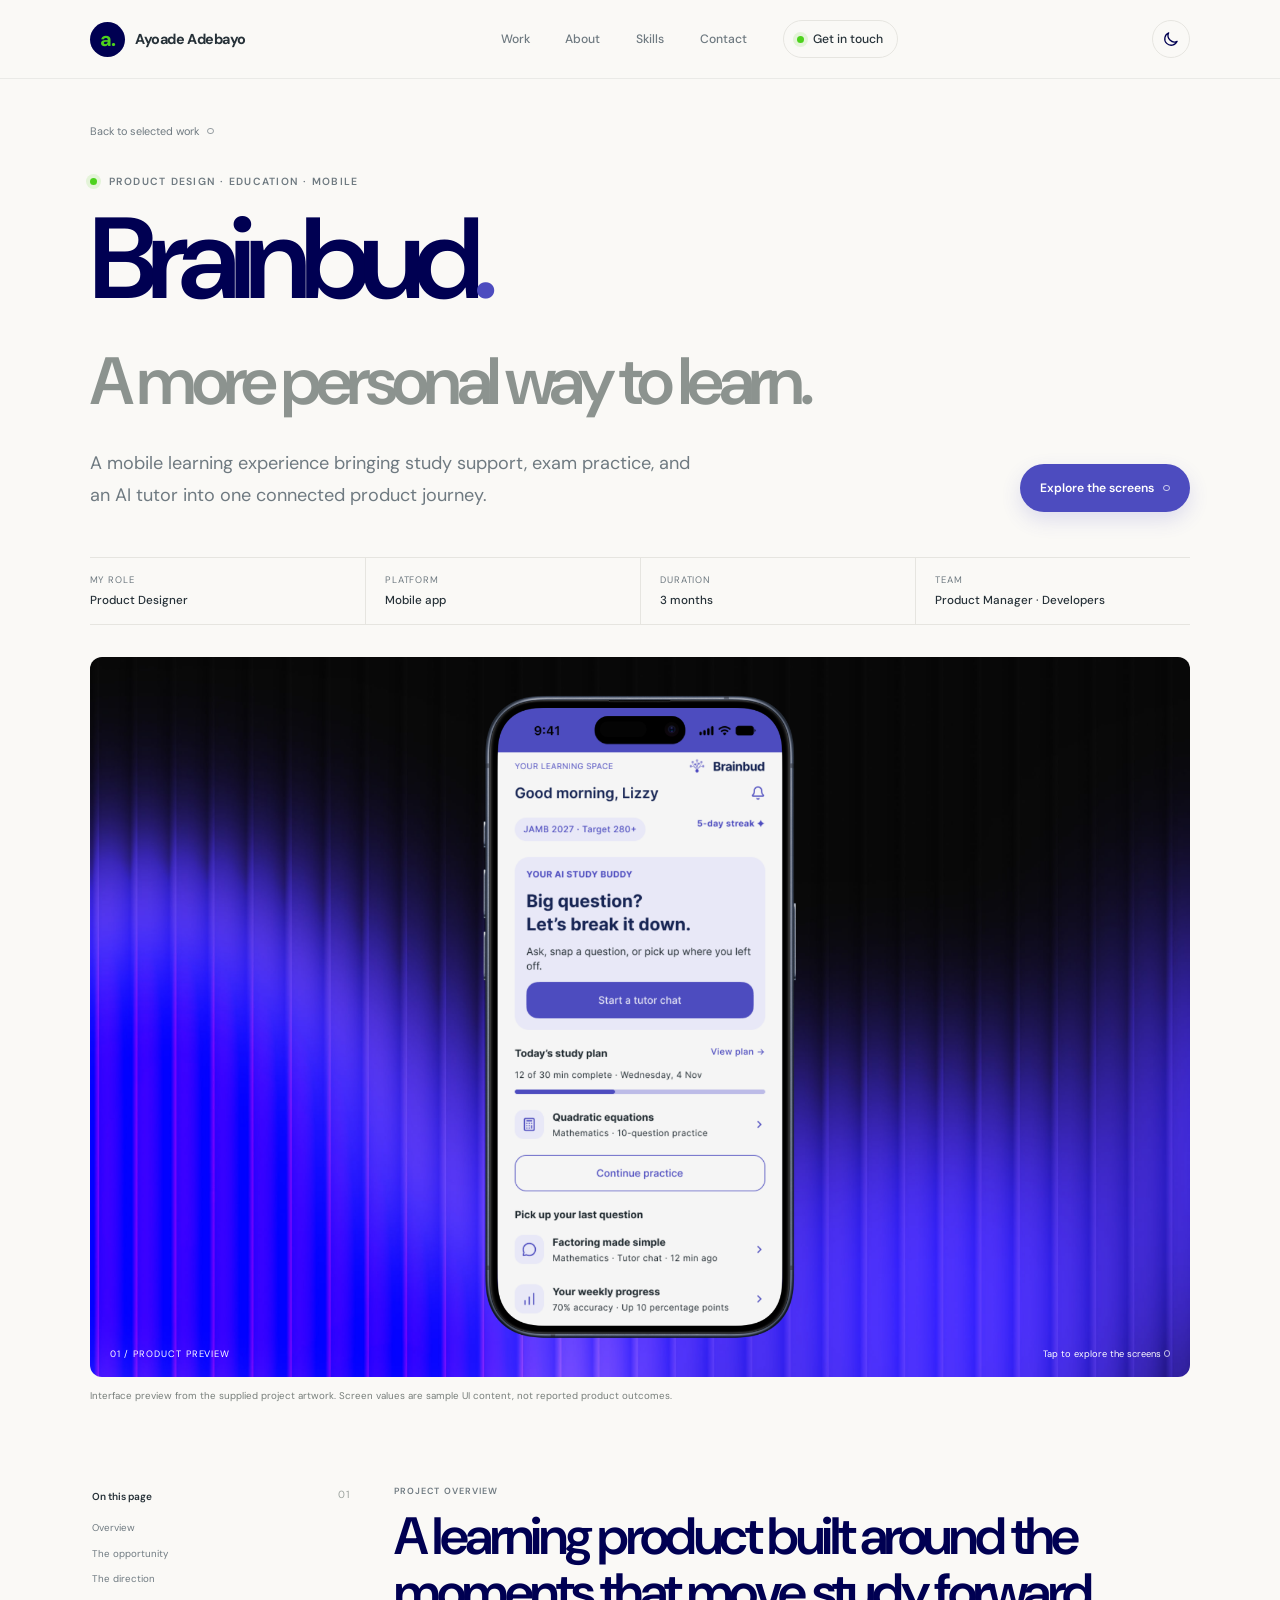
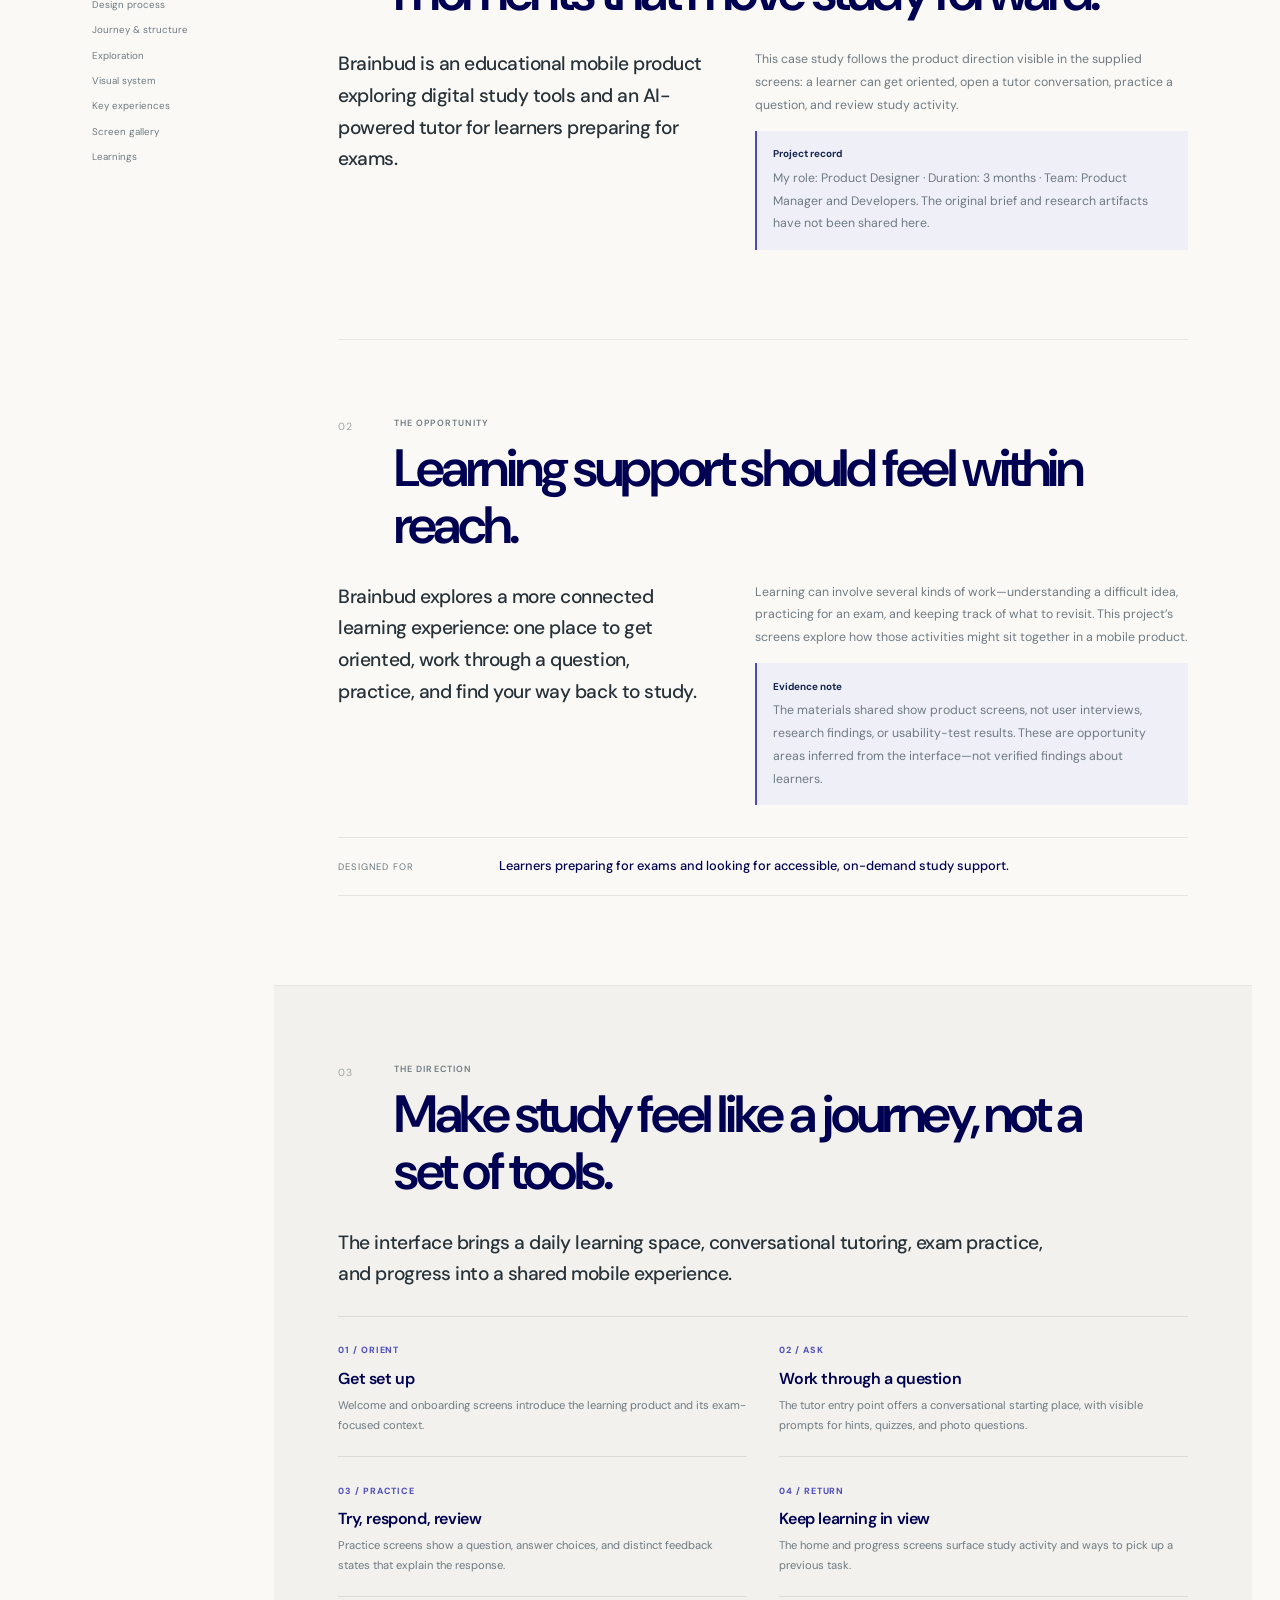
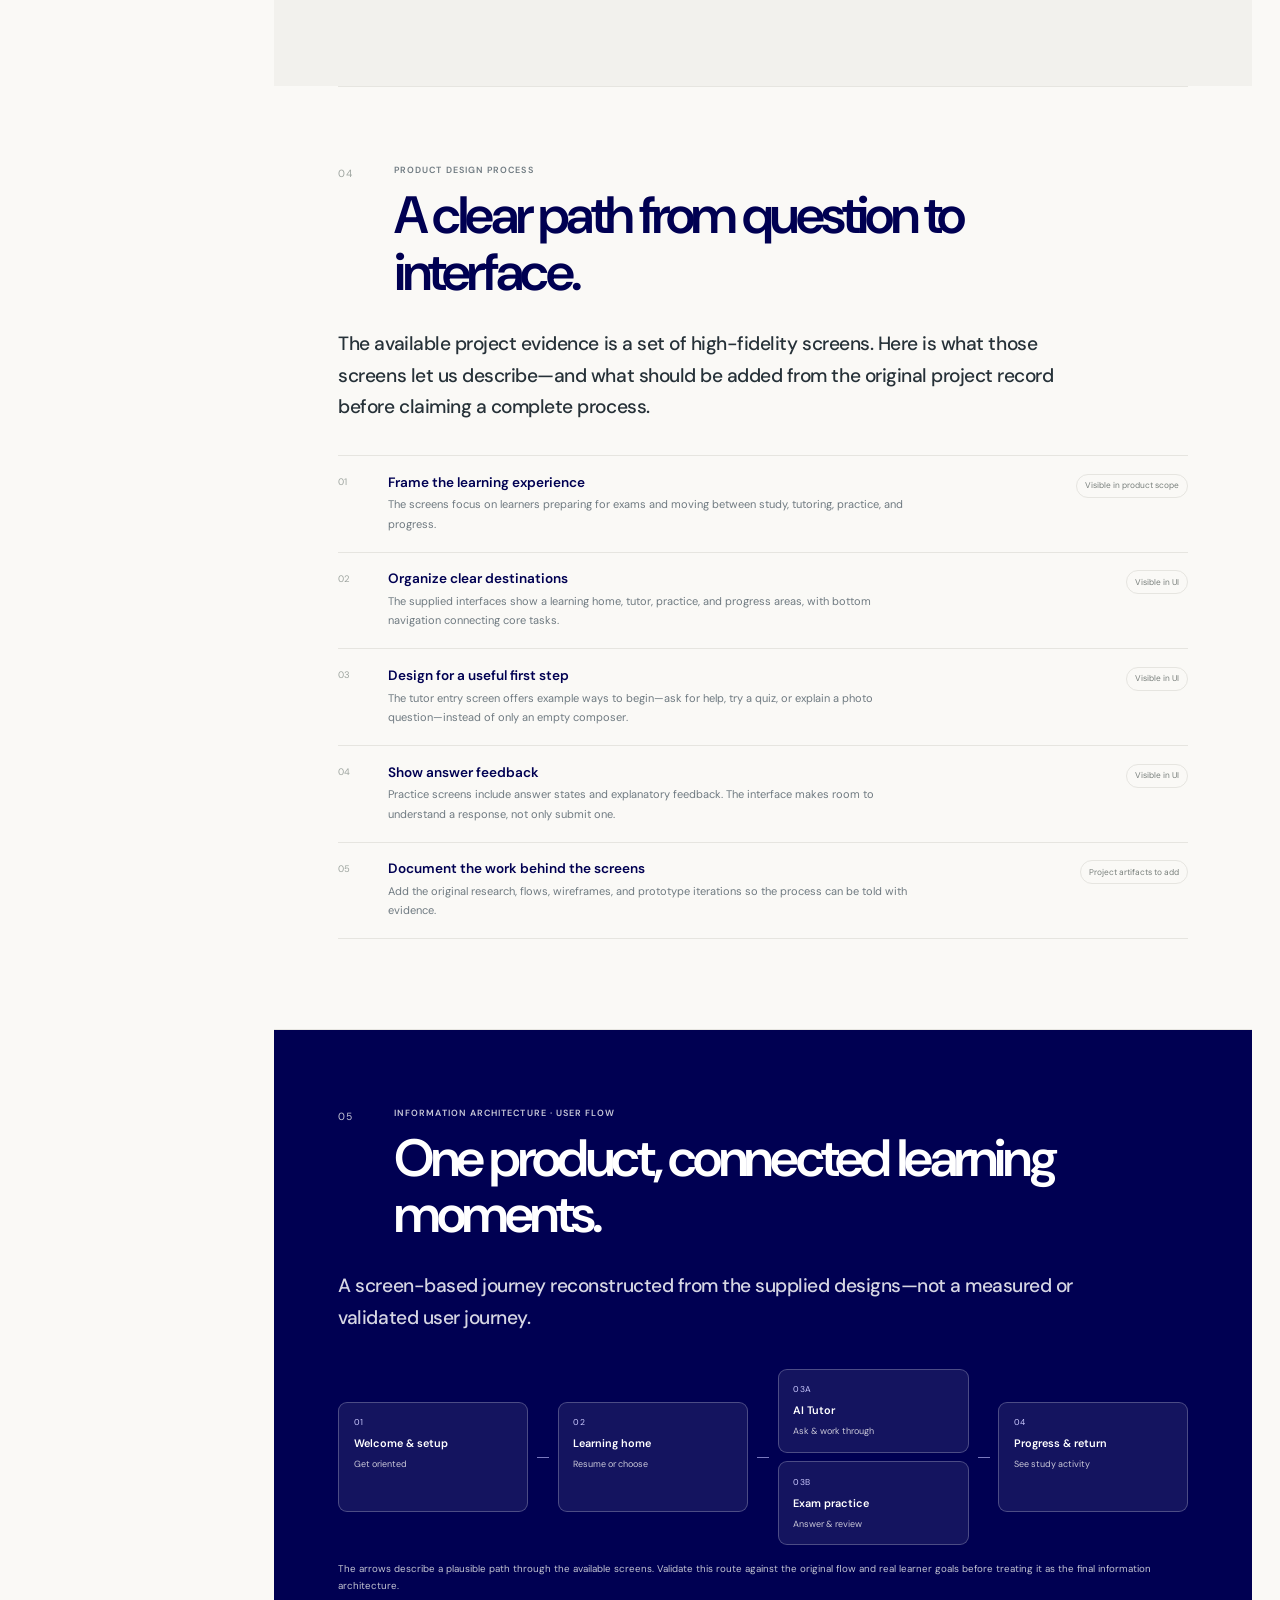
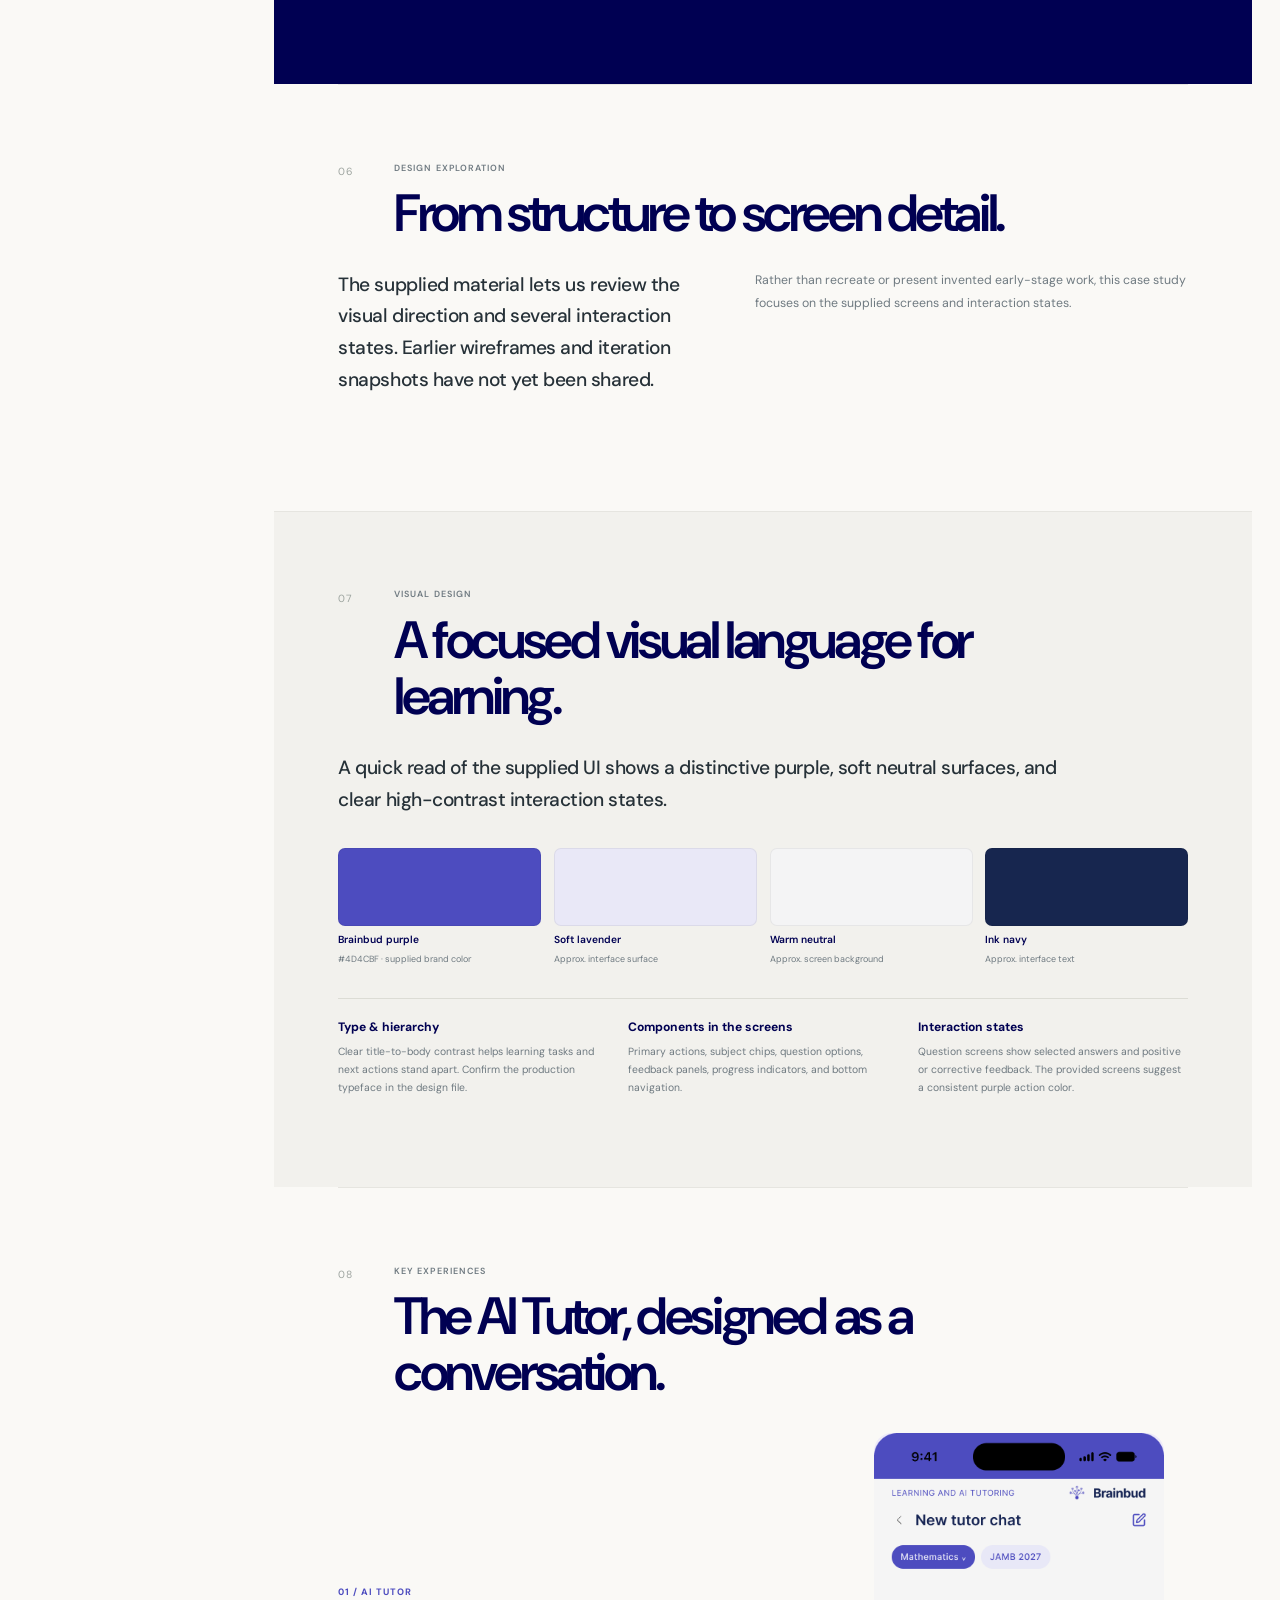
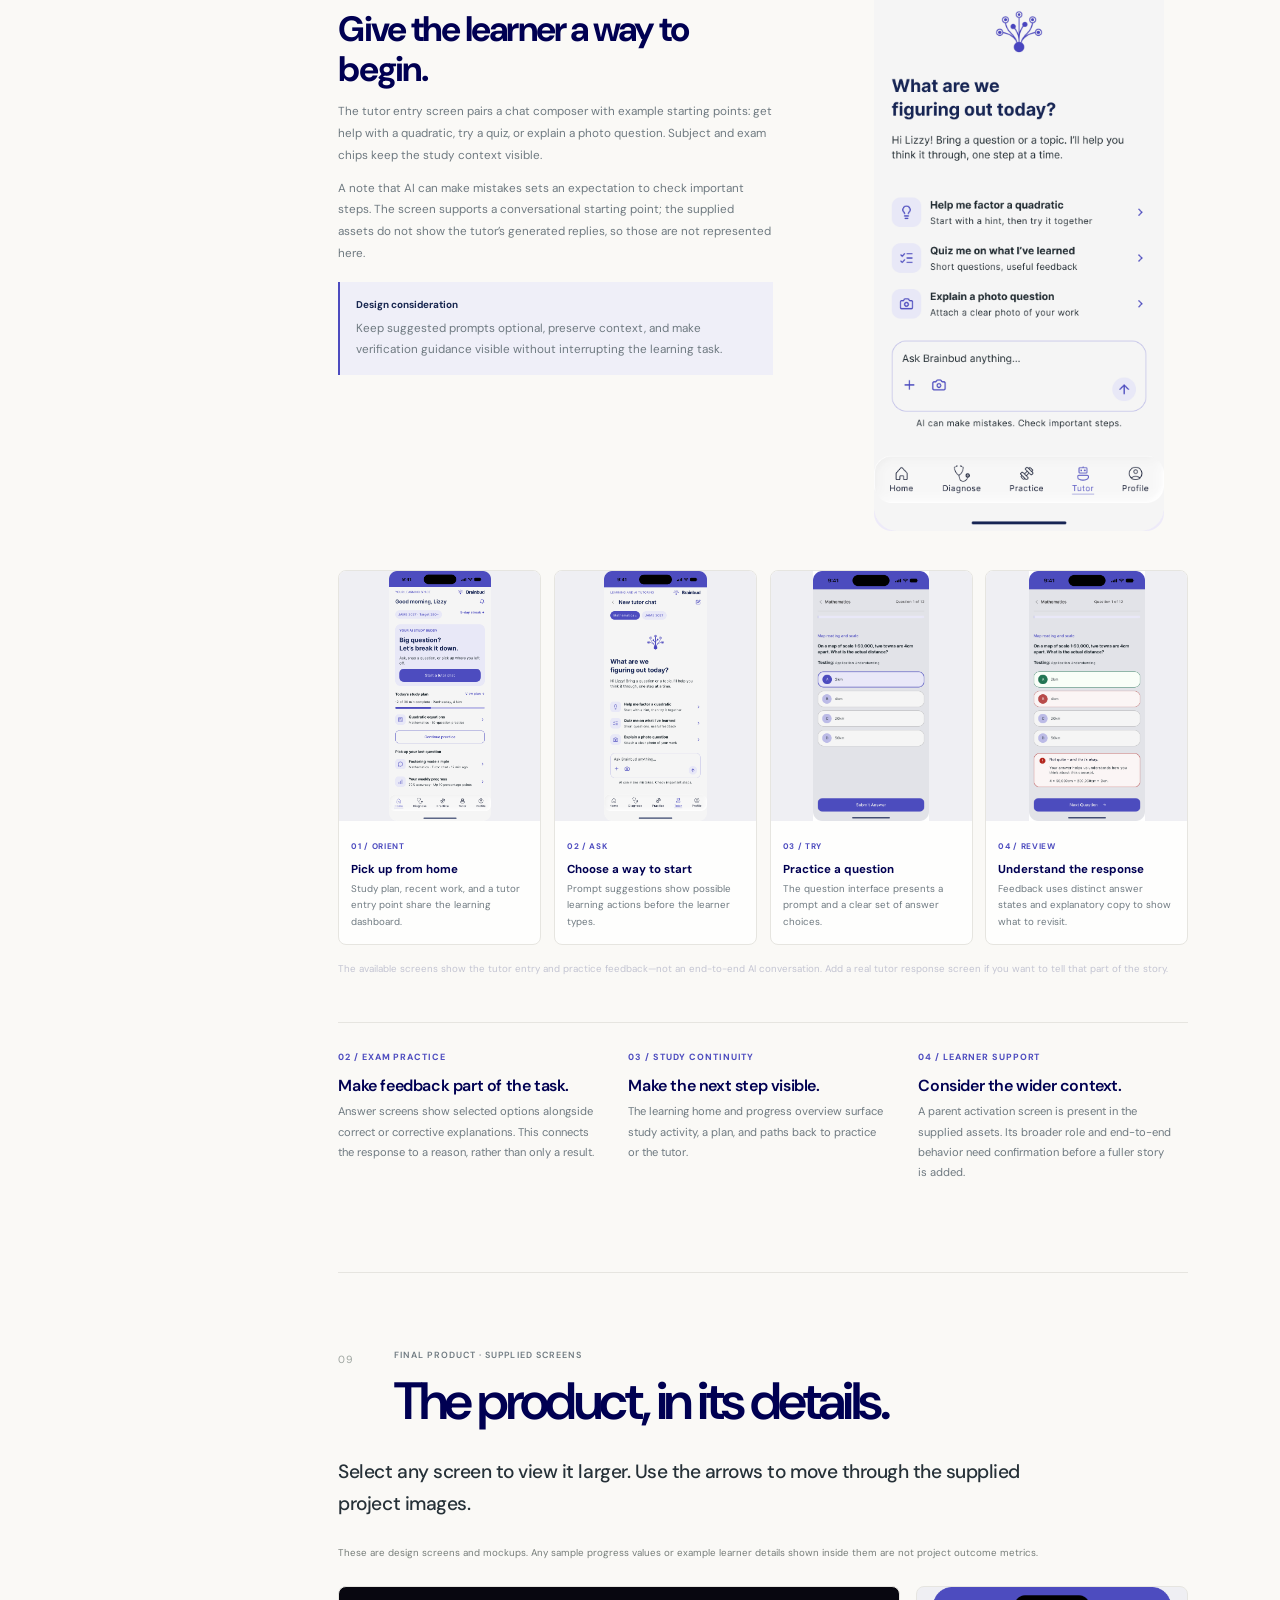
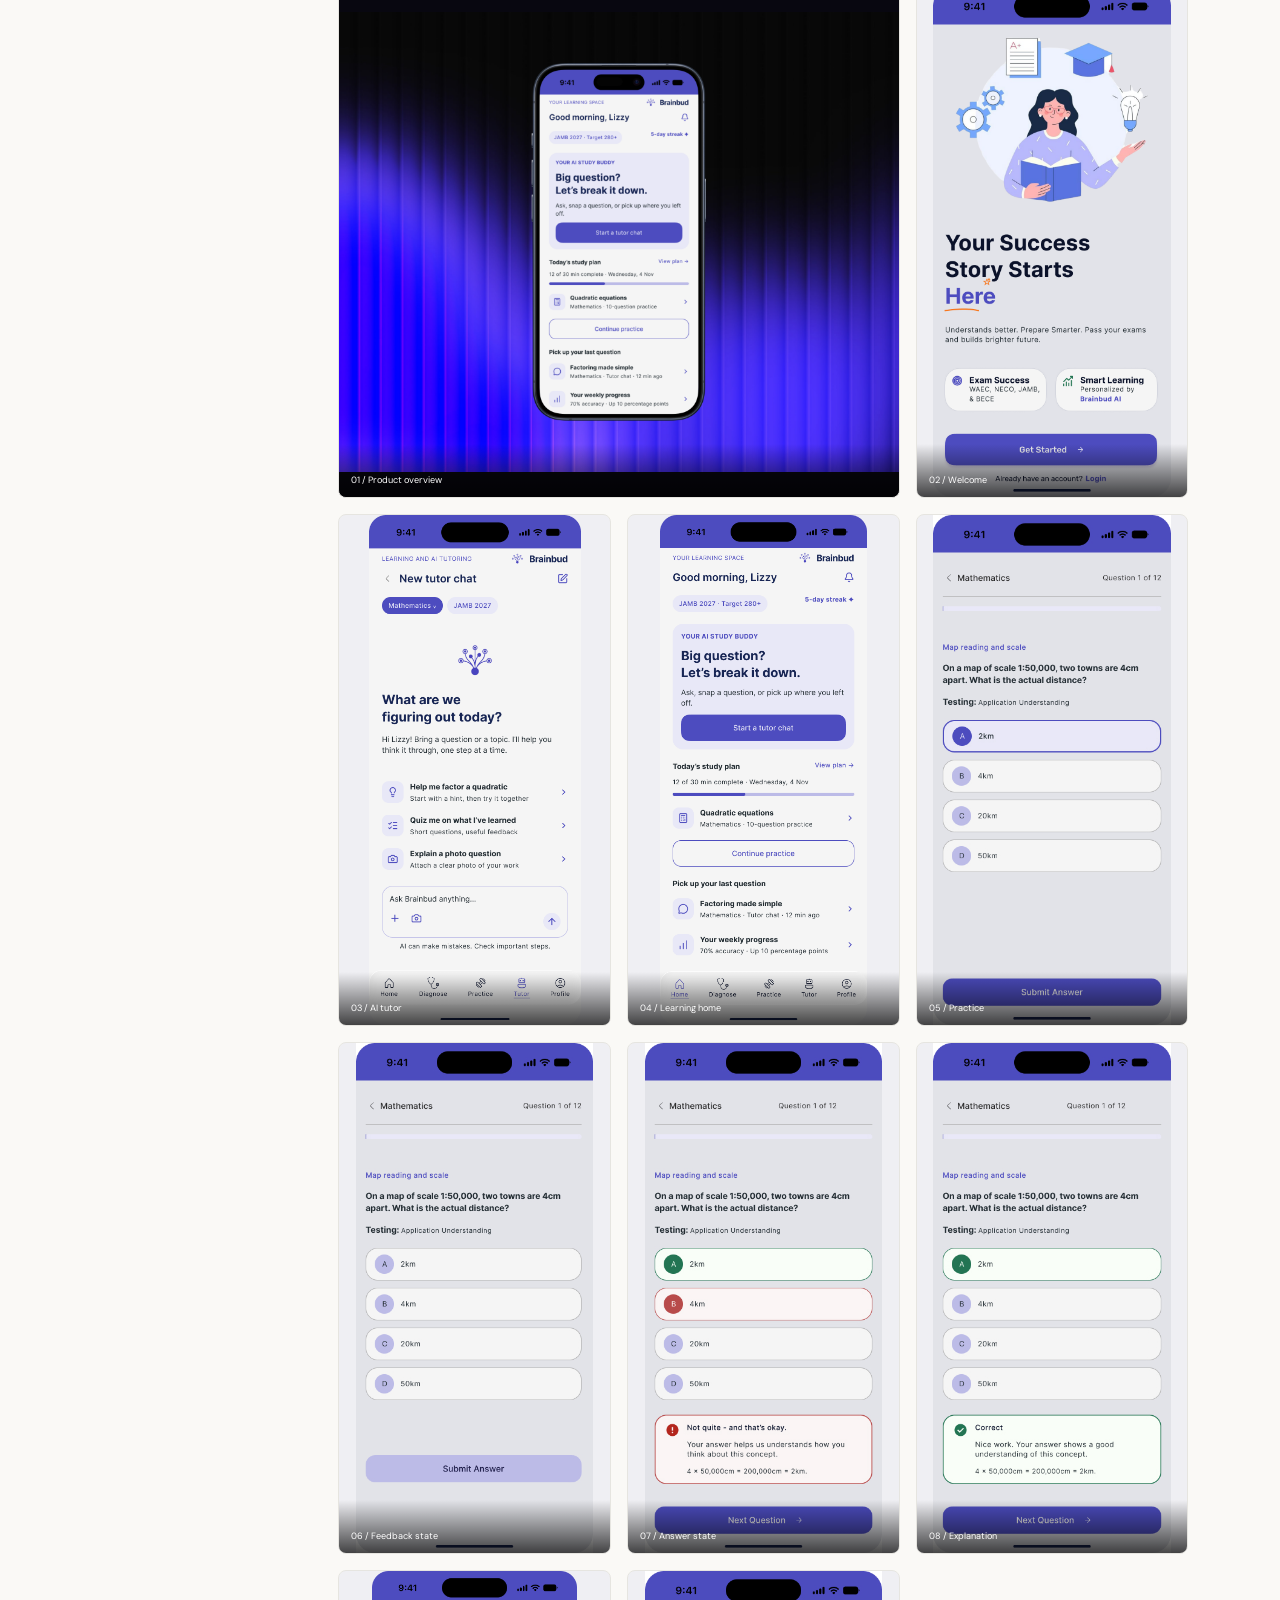
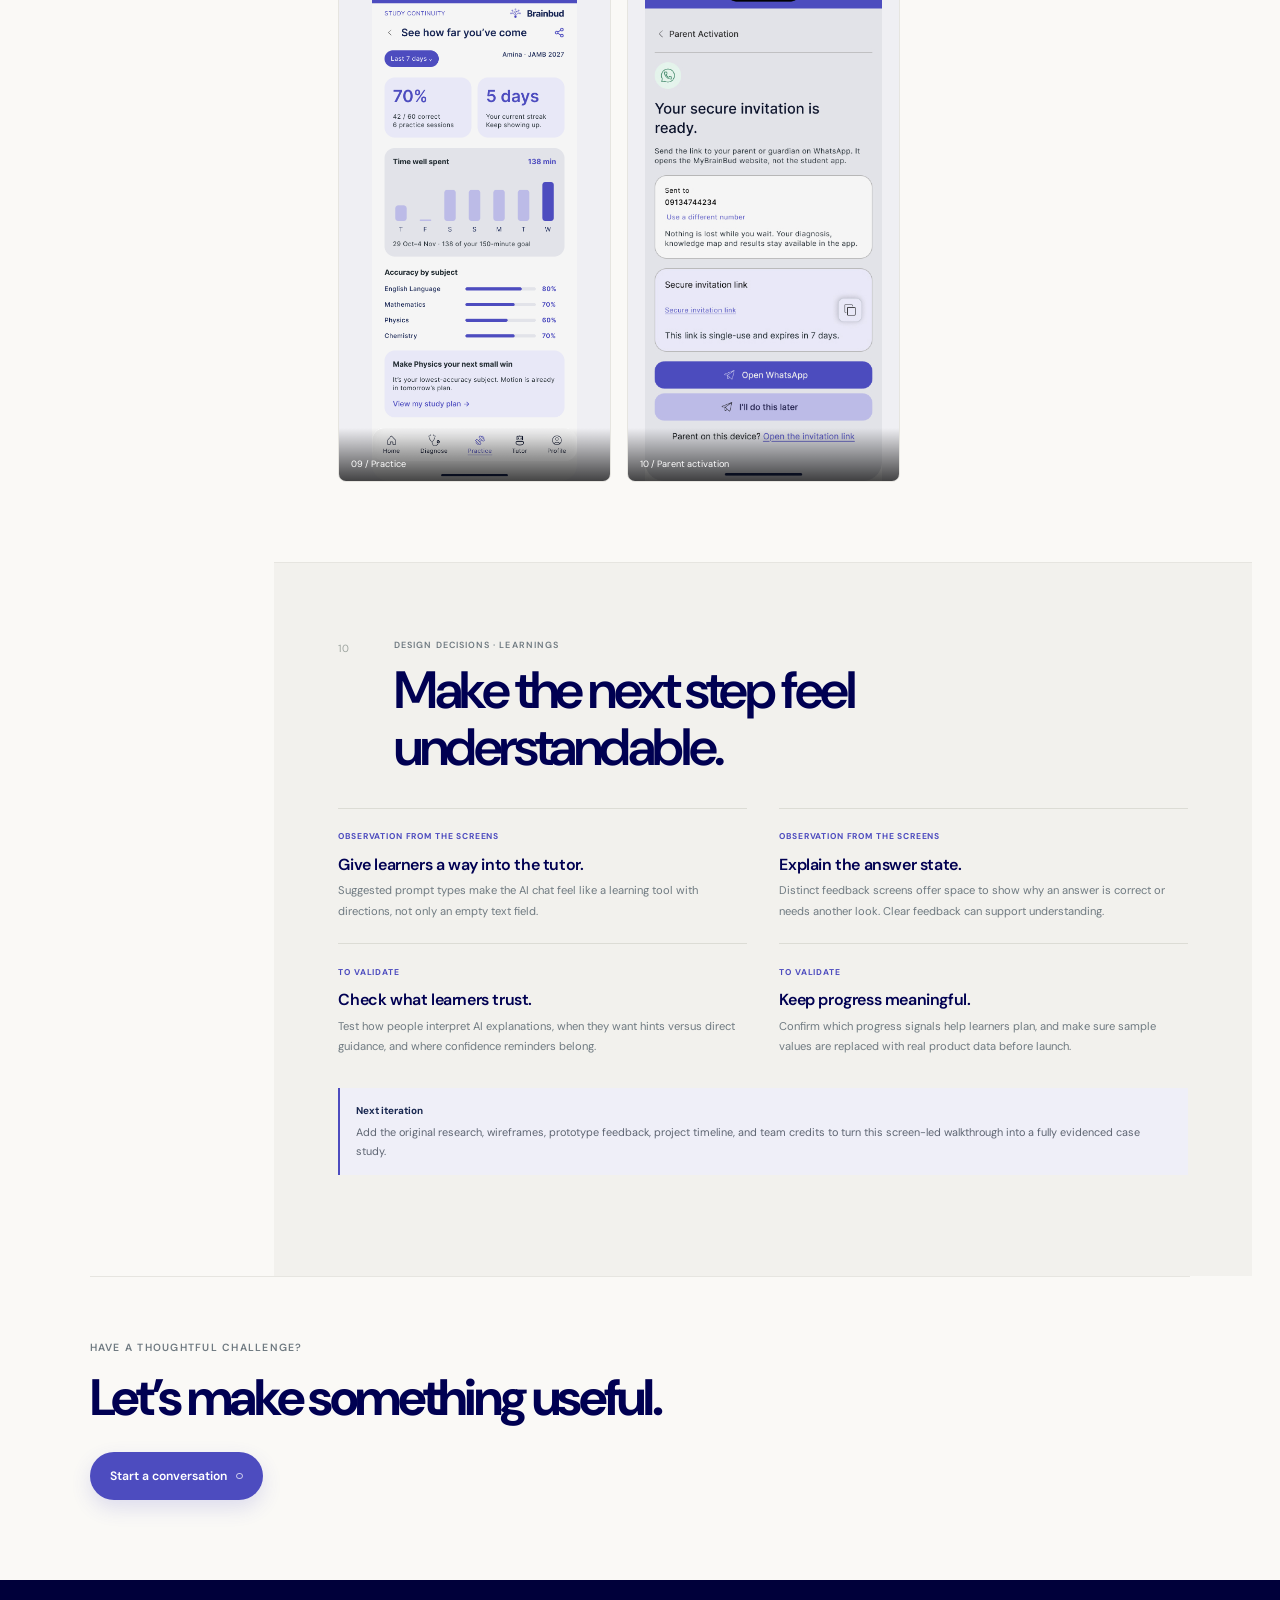
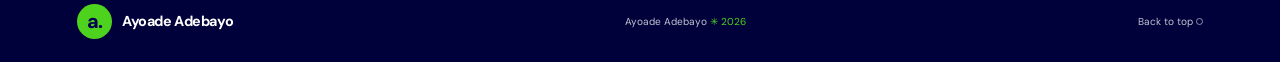
==== commit de2a509e: "Replace footer tagline with designer name Co-authored-by: Copilot <223556219+Copilot@users.noreply.g" ====
--- a/brainbud.html
+++ b/brainbud.html
@@ -203,7 +203,7 @@
 
     <footer class="site-footer"><div class="section-shell footer-inner">
       <a class="wordmark footer-wordmark" href="index.html#home"><span class="wordmark-mark" aria-hidden="true">a.</span><span>Ayoade Adebayo</span></a>
-      <p>Designed with intent <span aria-hidden="true">✳</span> <span id="current-year"></span></p>
+      <p>Ayoade Adebayo <span aria-hidden="true">✳</span> <span id="current-year"></span></p>
       <a href="#case-top" class="back-top">Back to top <span class="action-mark" aria-hidden="true"></span></a>
     </div></footer>
   </body>
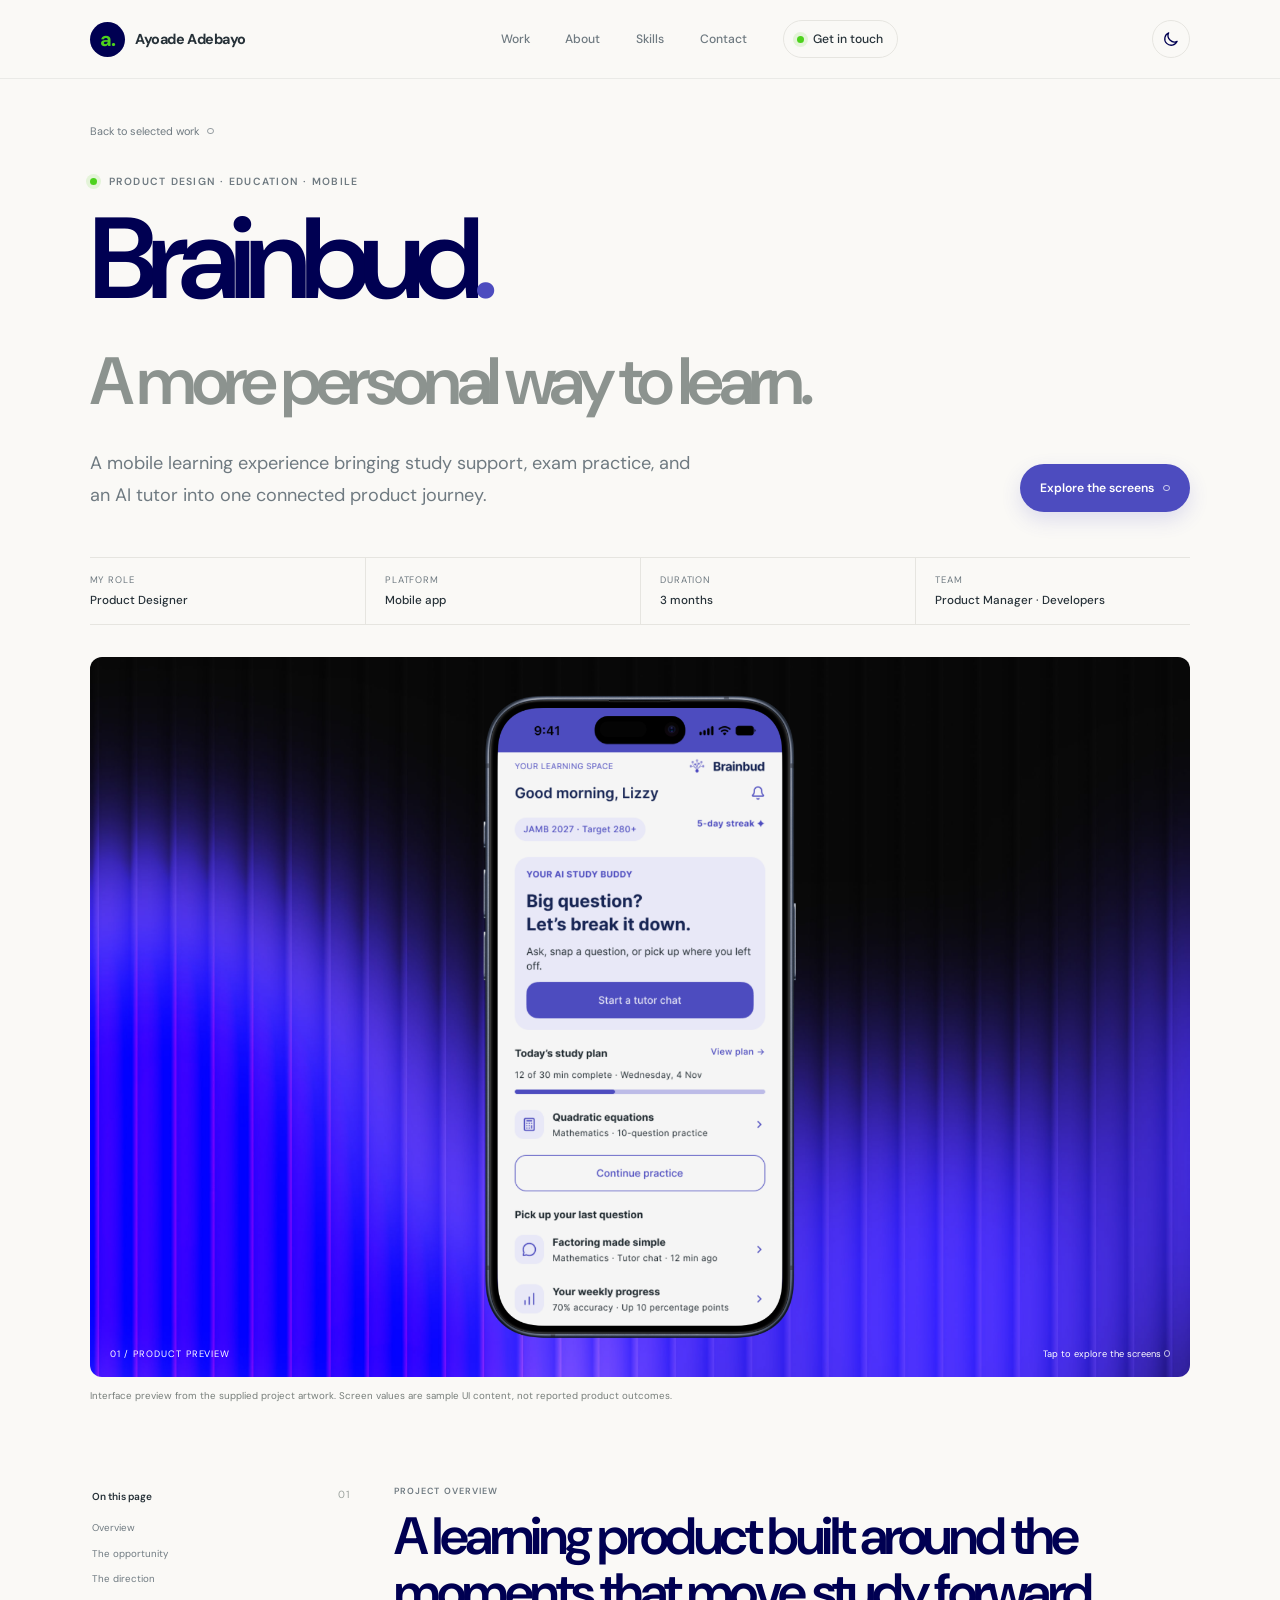
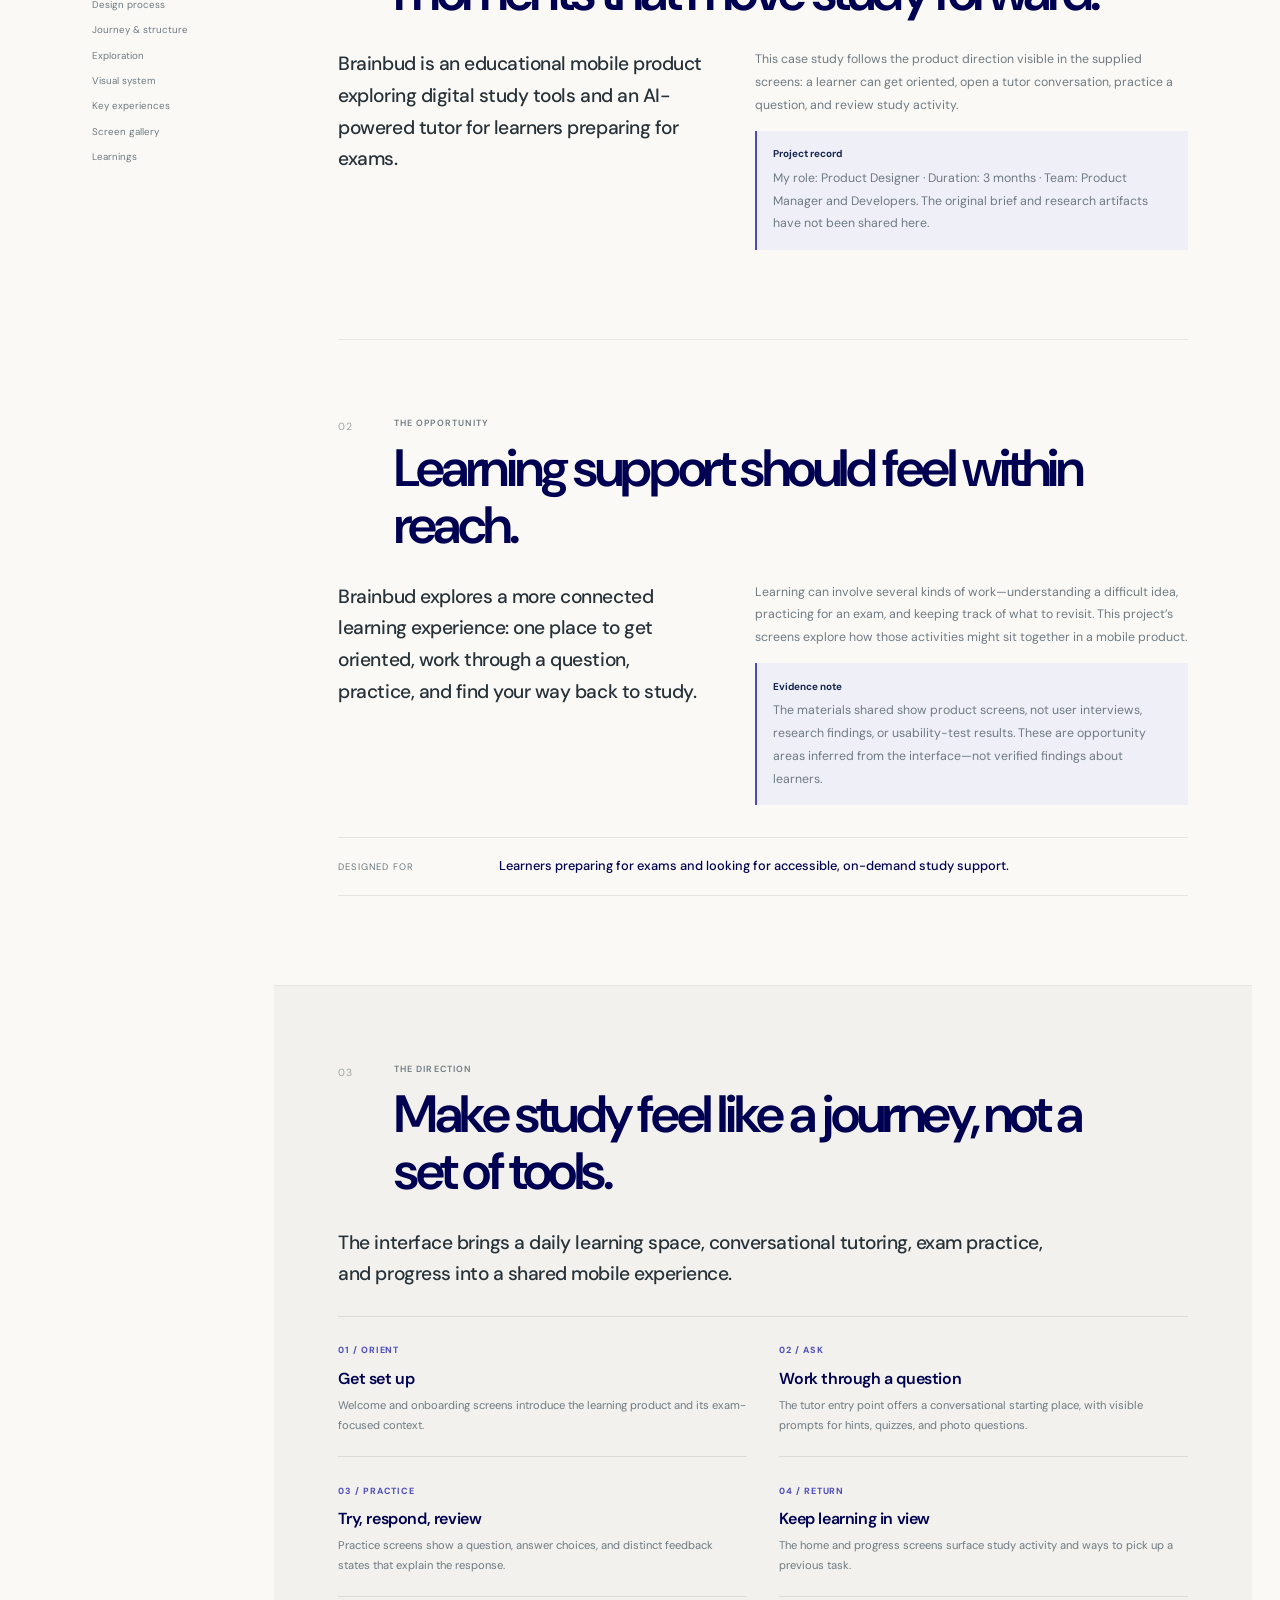
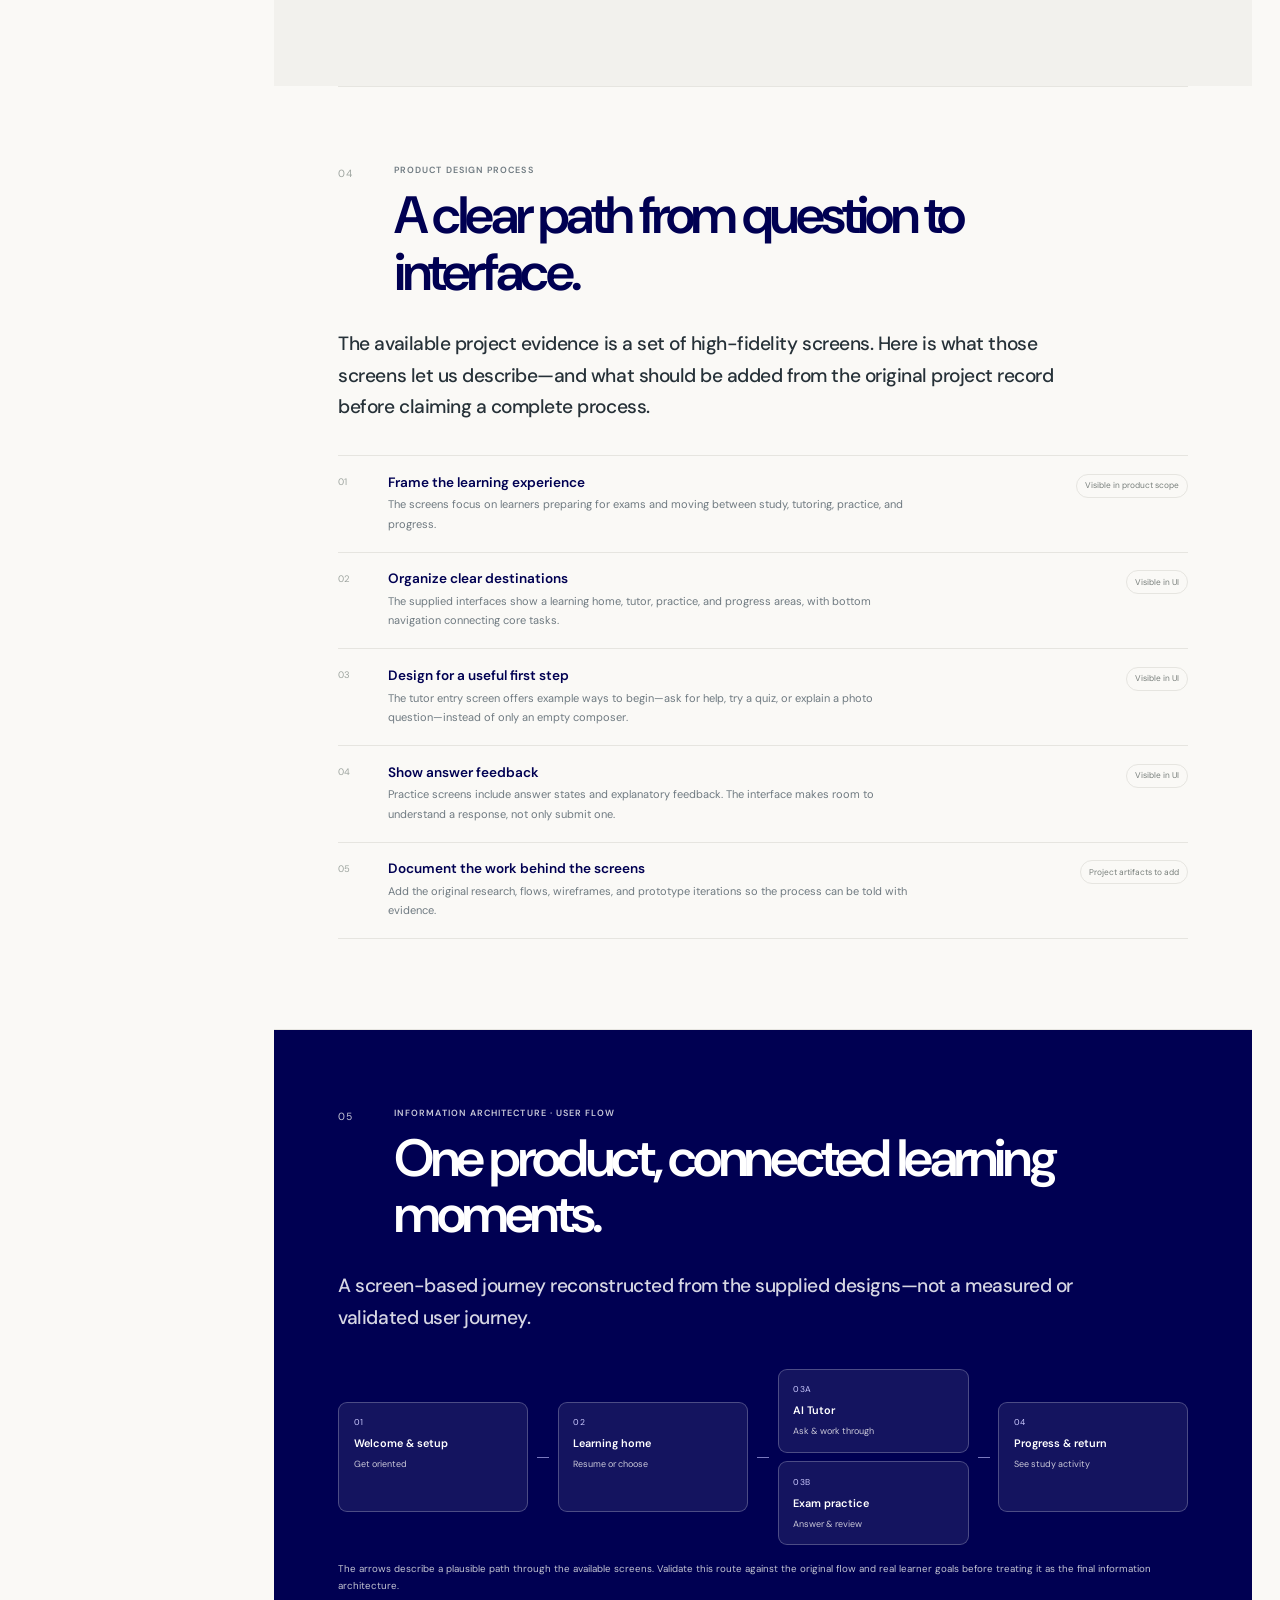
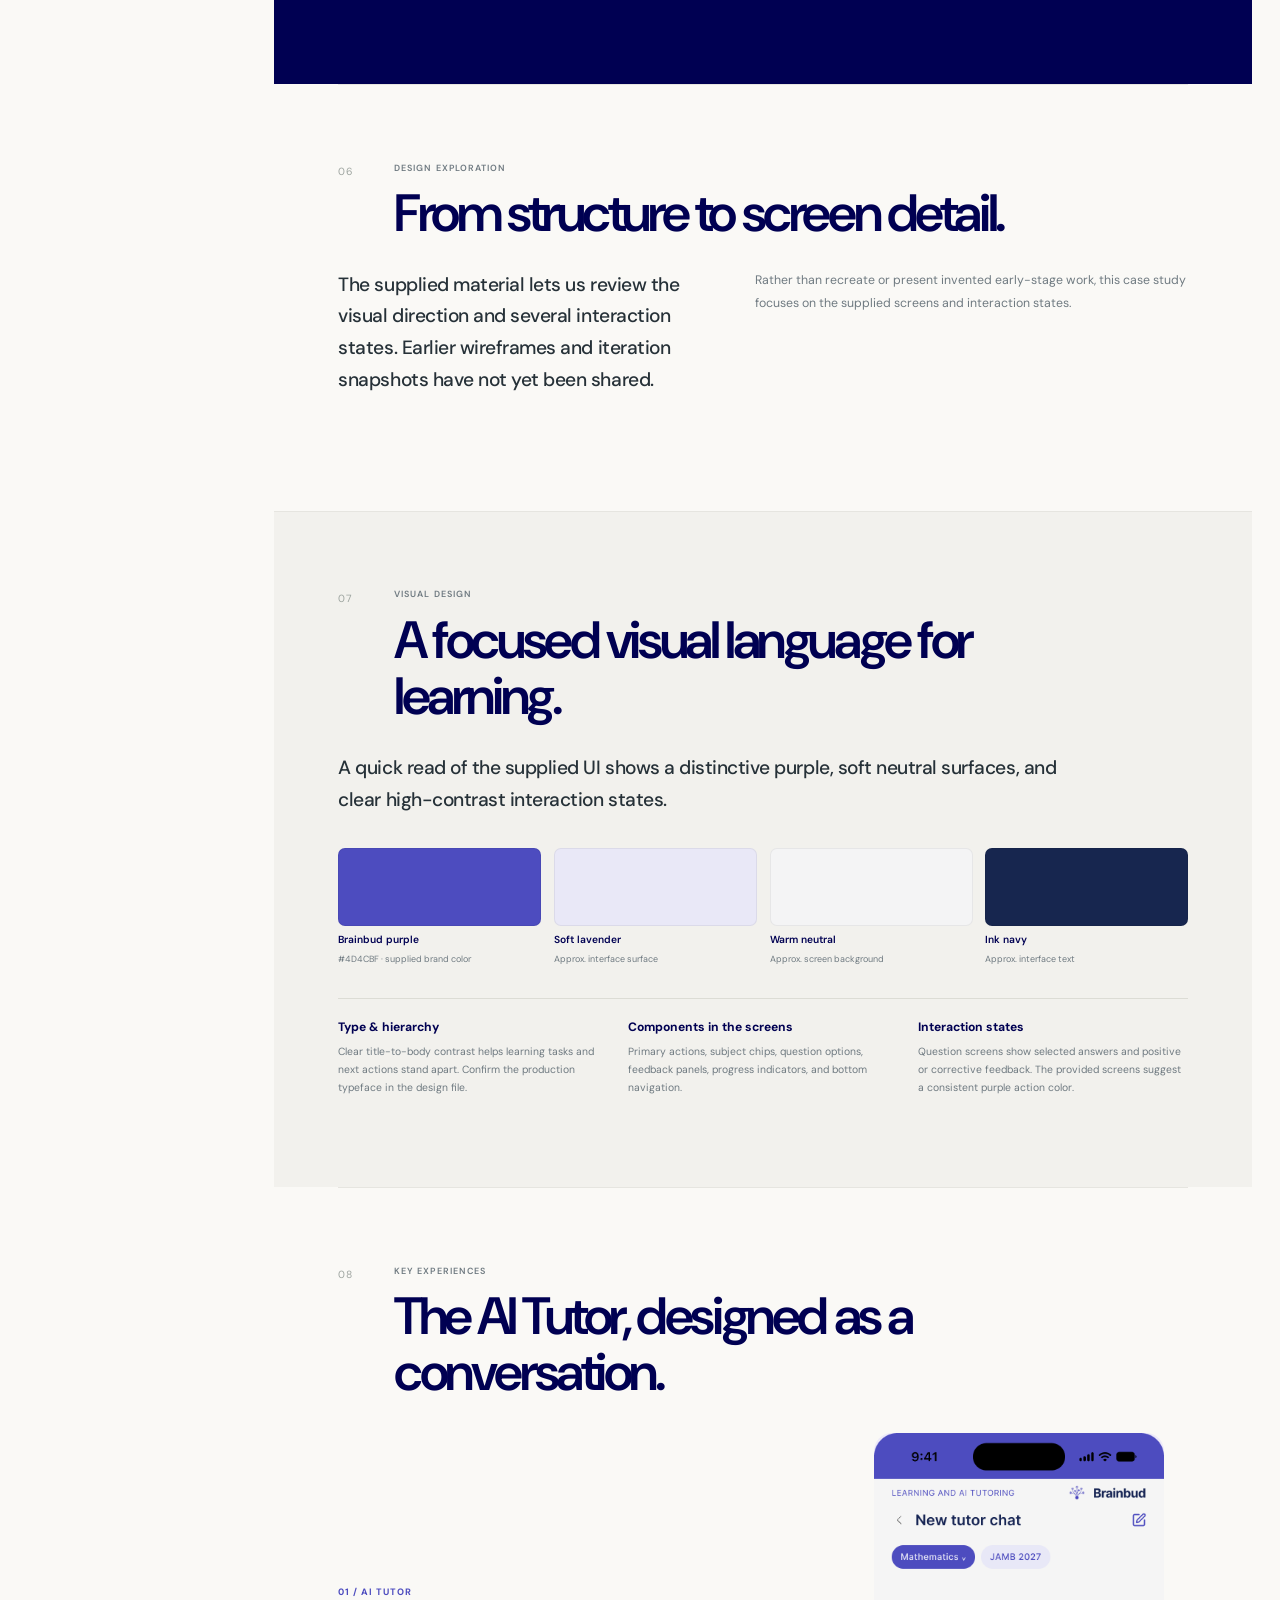
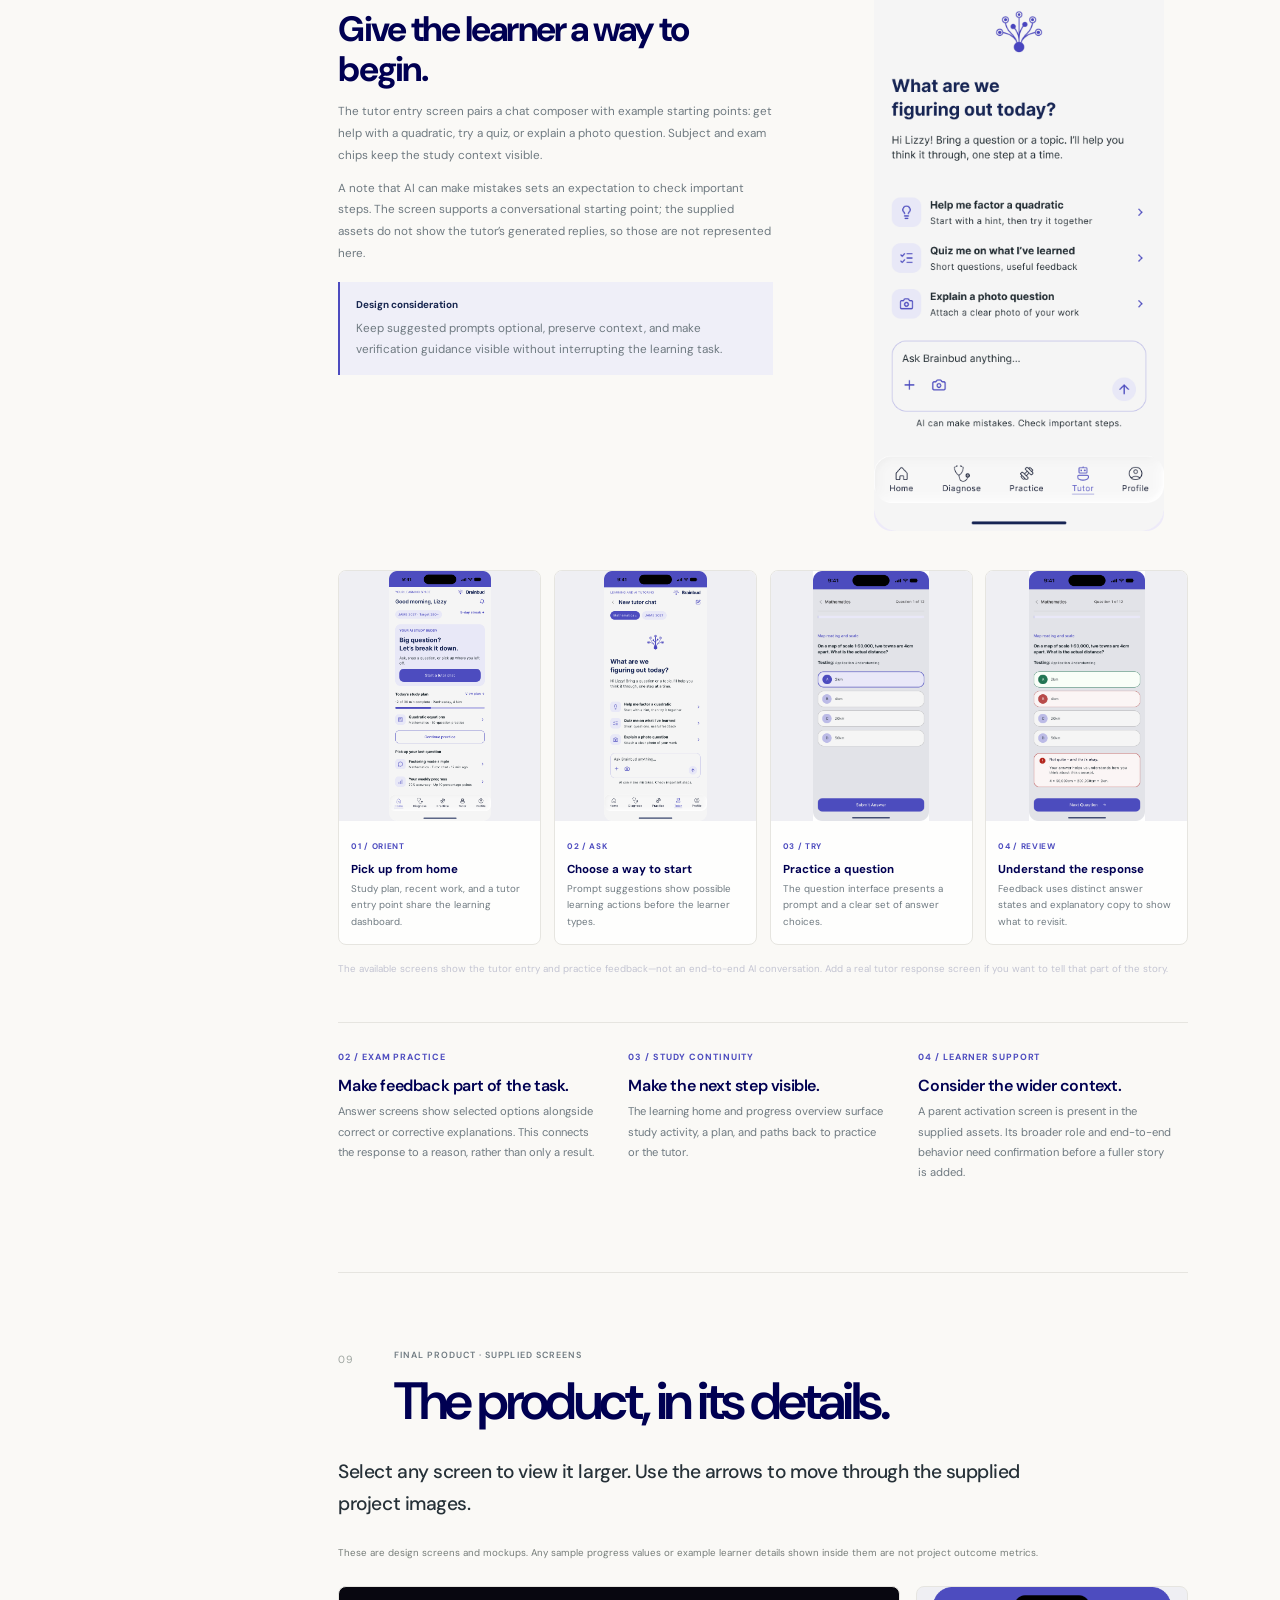
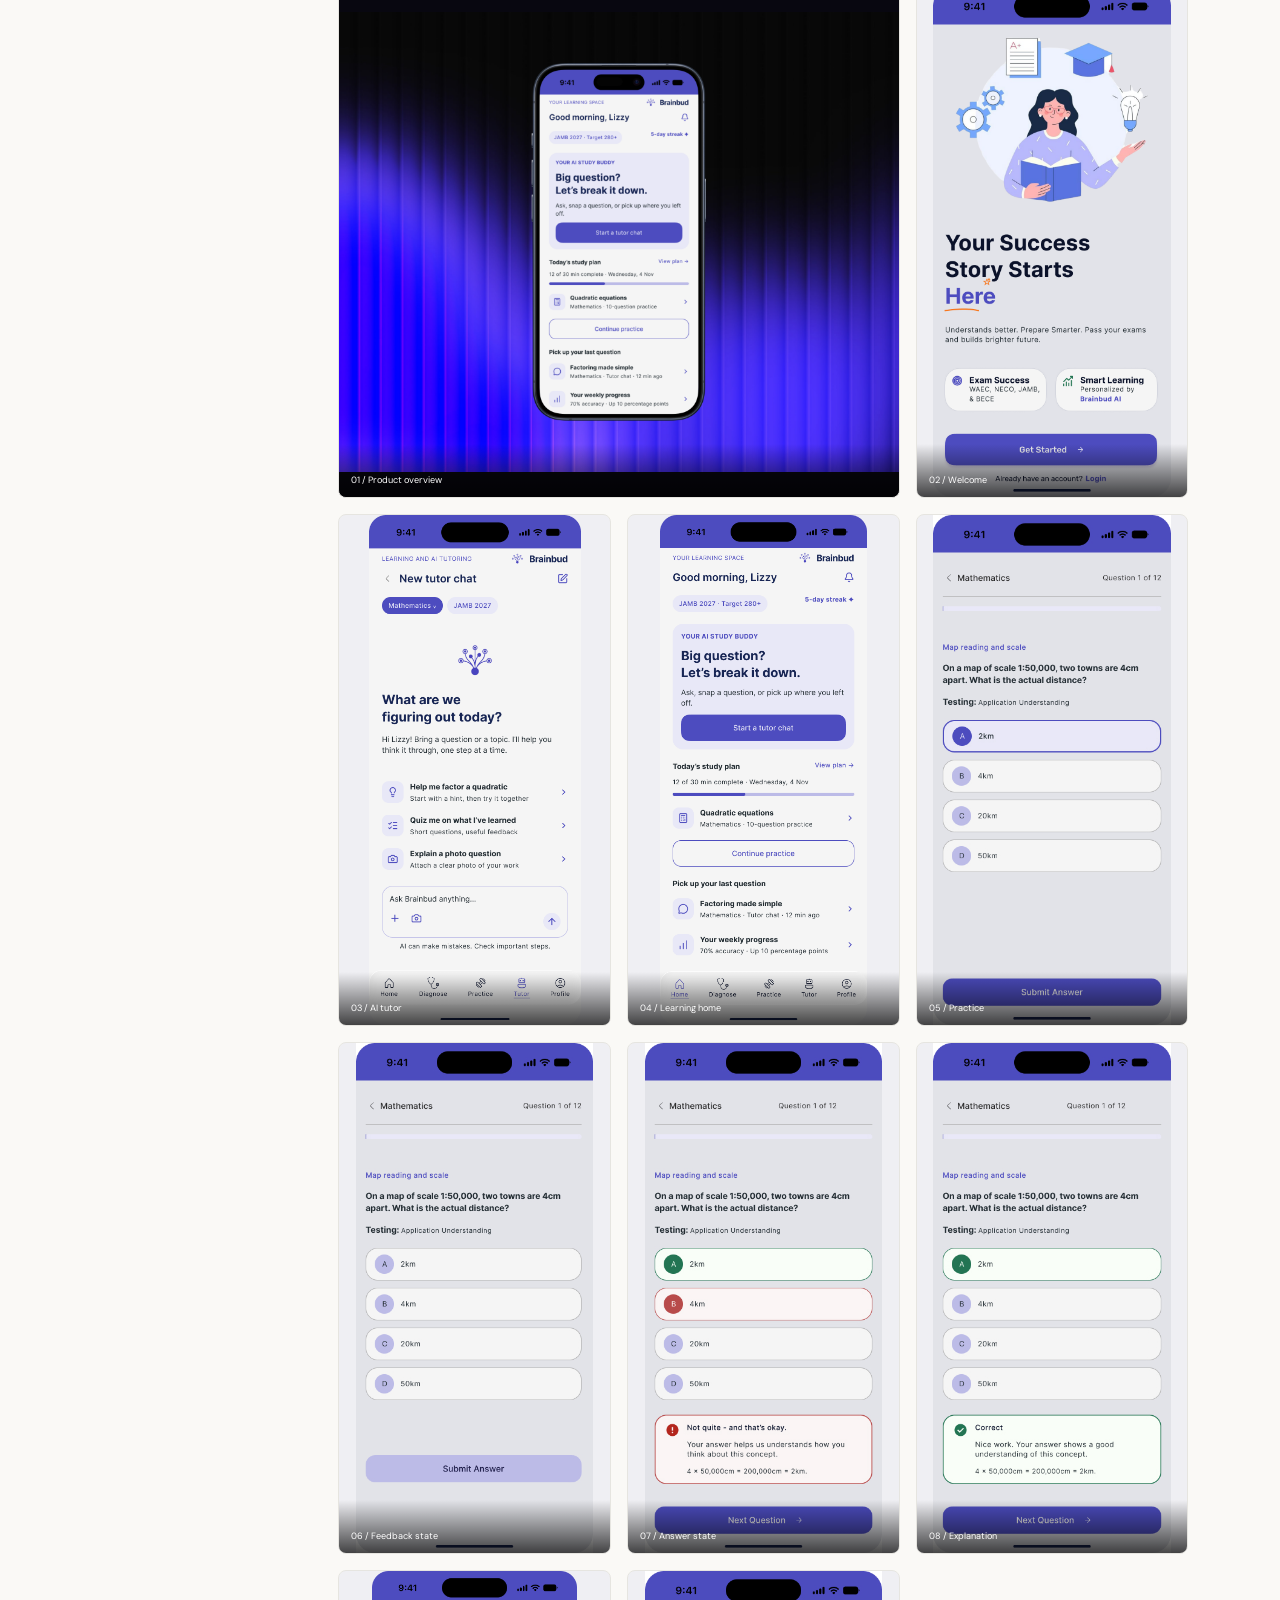
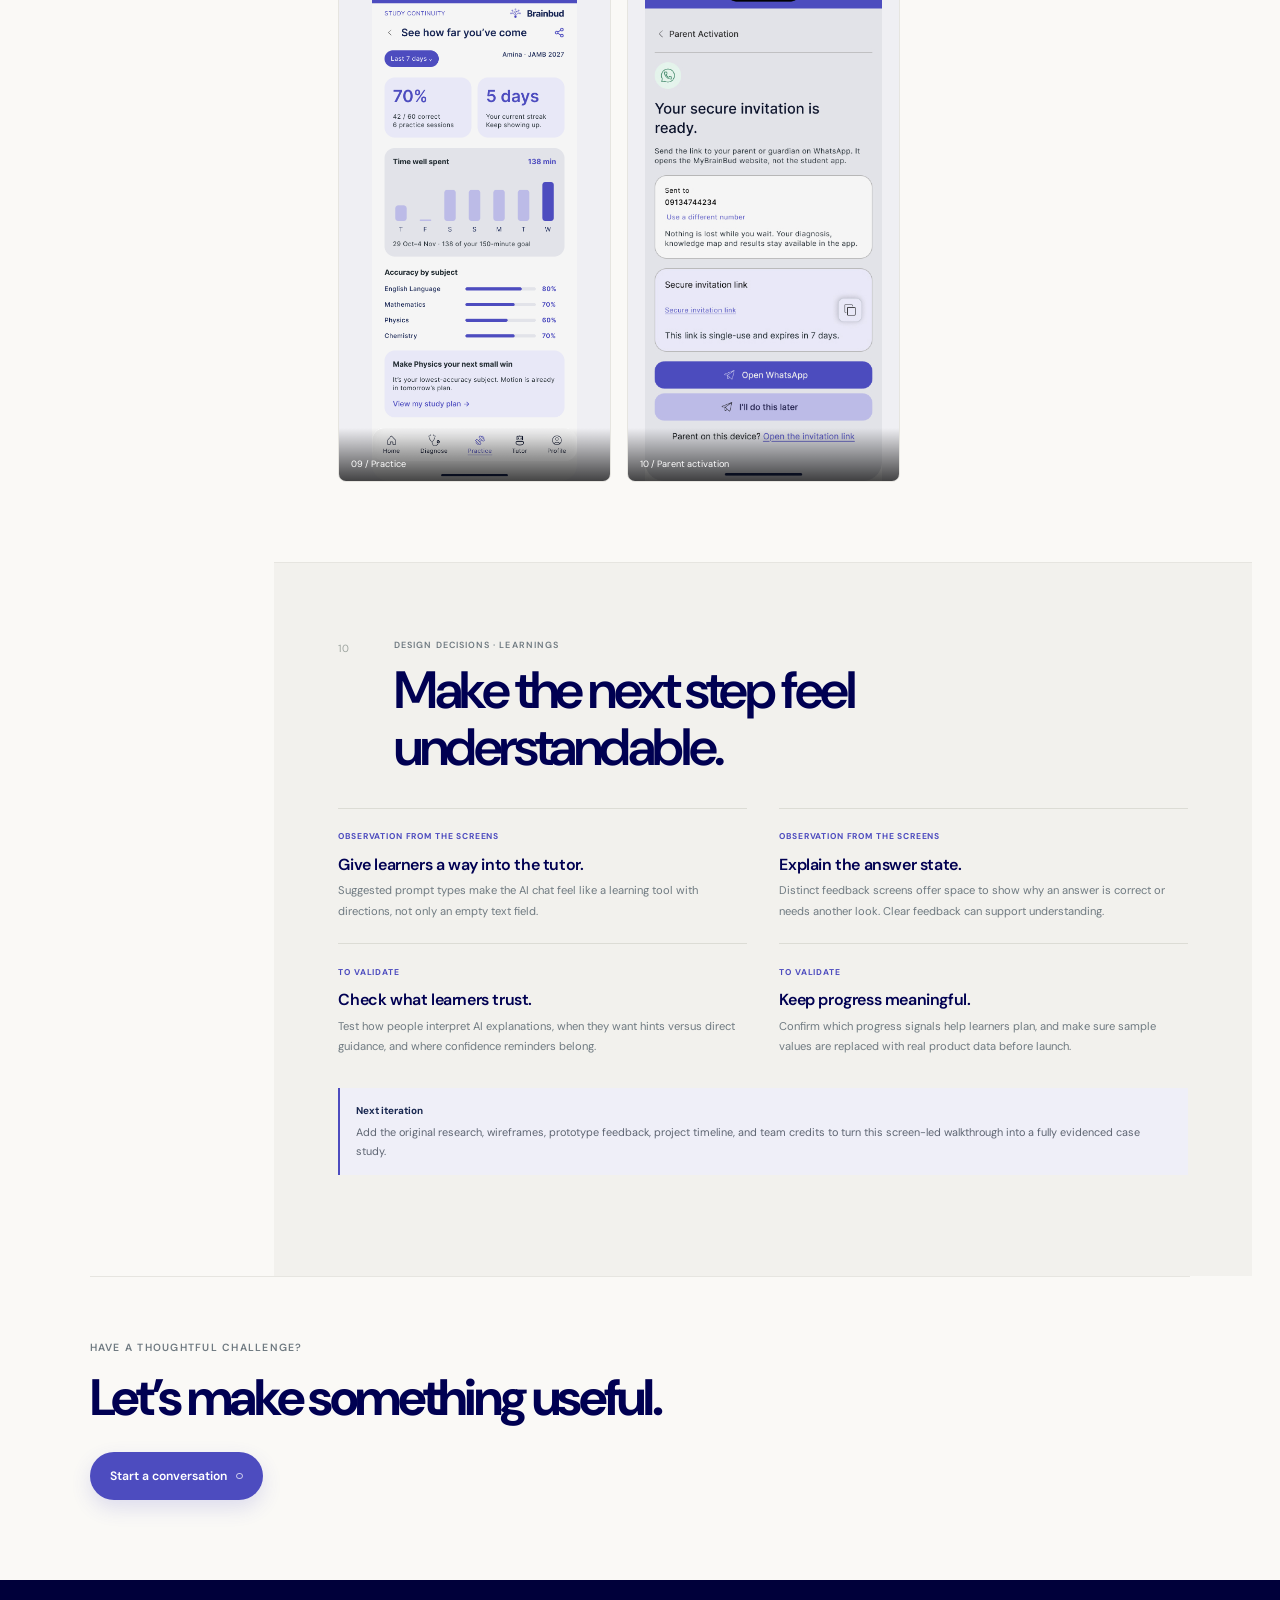
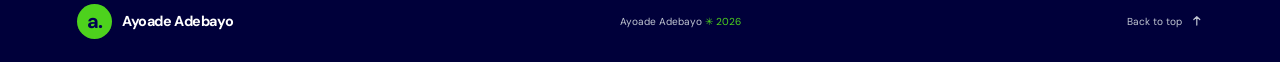
==== commit 3e0f94ac: "Add back-to-top arrow icon in footers Co-authored-by: Copilot <223556219+Copilot@users.noreply.githu" ====
--- a/brainbud.html
+++ b/brainbud.html
@@ -204,7 +204,7 @@
     <footer class="site-footer"><div class="section-shell footer-inner">
       <a class="wordmark footer-wordmark" href="index.html#home"><span class="wordmark-mark" aria-hidden="true">a.</span><span>Ayoade Adebayo</span></a>
       <p>Ayoade Adebayo <span aria-hidden="true">✳</span> <span id="current-year"></span></p>
-      <a href="#case-top" class="back-top">Back to top <span class="action-mark" aria-hidden="true"></span></a>
+      <a href="#case-top" class="back-top">Back to top <svg class="back-top-icon" viewBox="0 0 16 16" fill="none" aria-hidden="true"><path d="M8 13V3m0 0L4.5 6.5M8 3l3.5 3.5" stroke="currentColor" stroke-width="1.4" stroke-linecap="round" stroke-linejoin="round"/></svg></a>
     </div></footer>
   </body>
 </html>
--- a/styles.css
+++ b/styles.css
@@ -165,6 +165,9 @@
 .footer-wordmark { color: #fff; }
 .footer-wordmark .wordmark-mark { background: var(--color-accent); color: var(--color-deep); }
 .footer-inner p, .back-top { margin: 0; font-size: .63rem; }
+.back-top { display: inline-flex; align-items: center; gap: .45rem; }
+.back-top-icon { width: .85rem; height: .85rem; transition: transform .2s ease; }
+.back-top:hover .back-top-icon, .back-top:focus-visible .back-top-icon { transform: translateY(-2px); }
 .footer-inner p span { color: var(--color-accent); }
 
 .case-study-page { --case-gutter: clamp(1.25rem, 7vw, 7rem); }
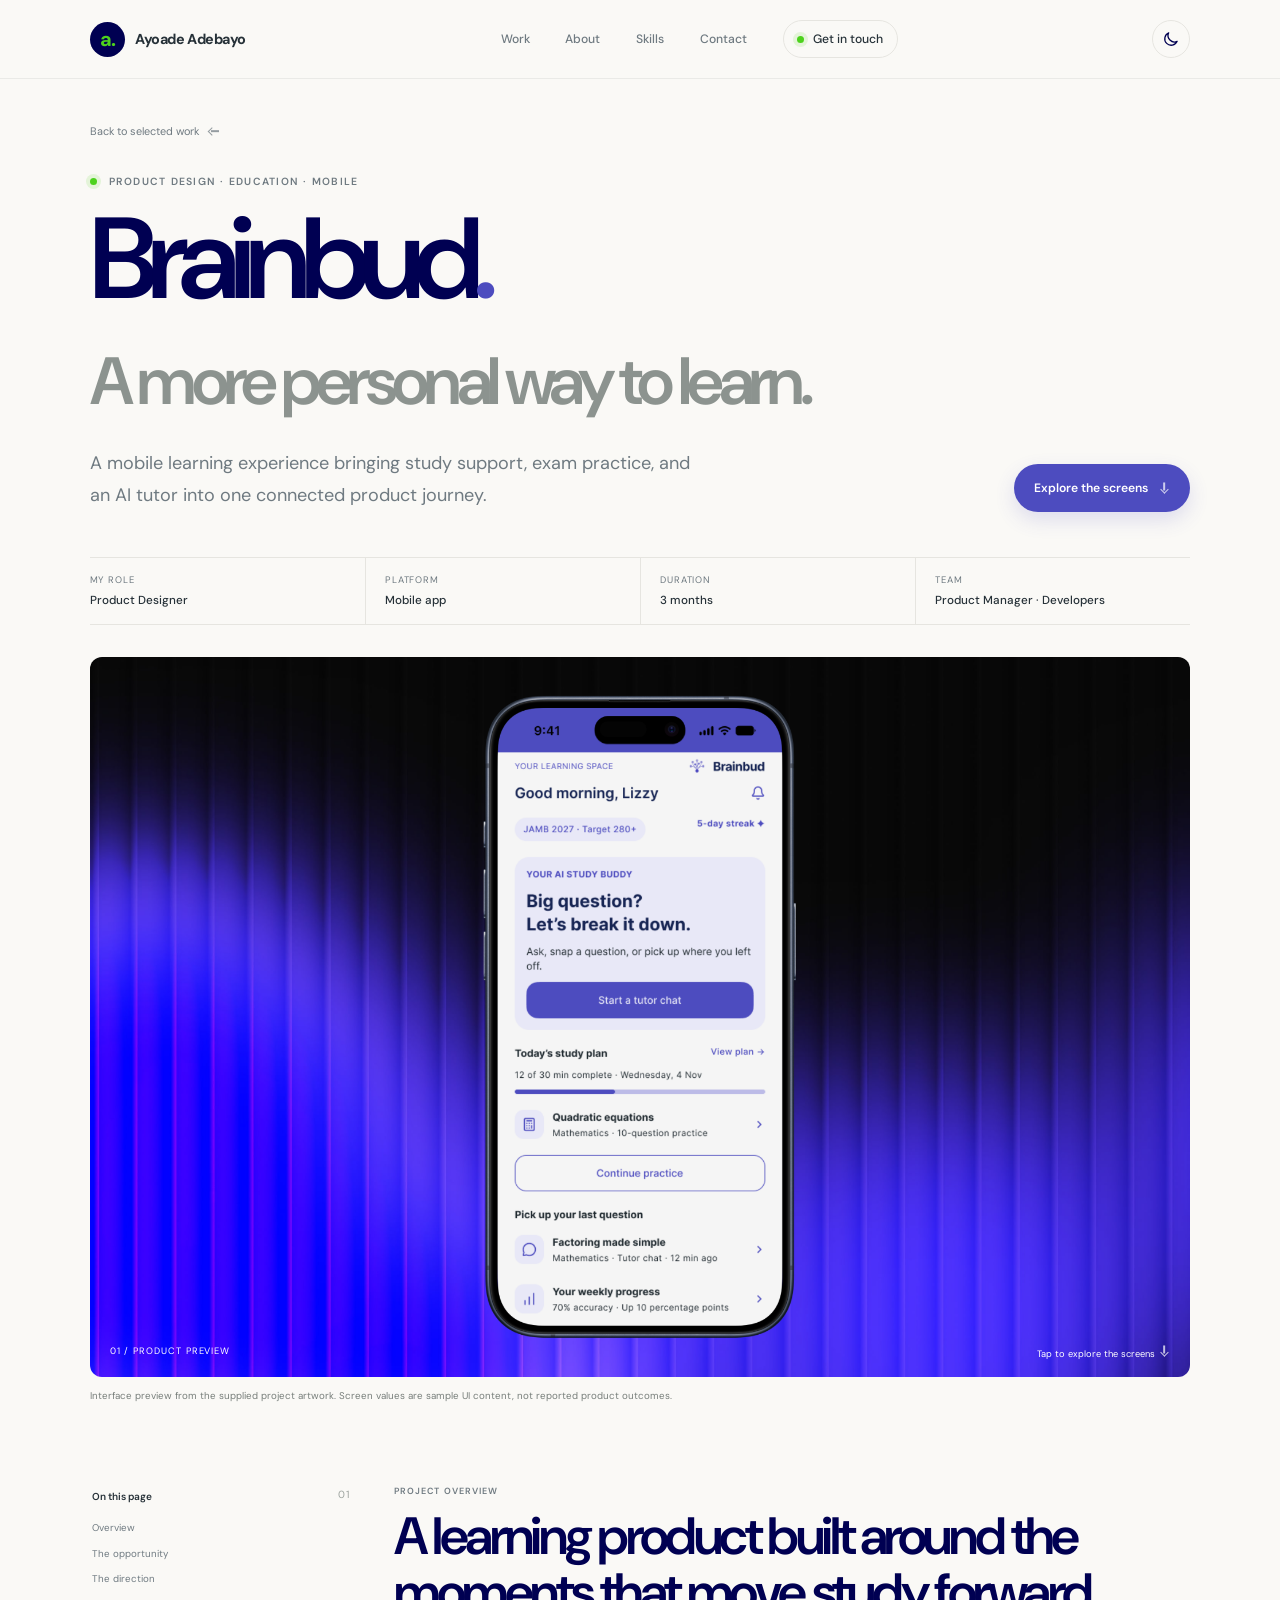
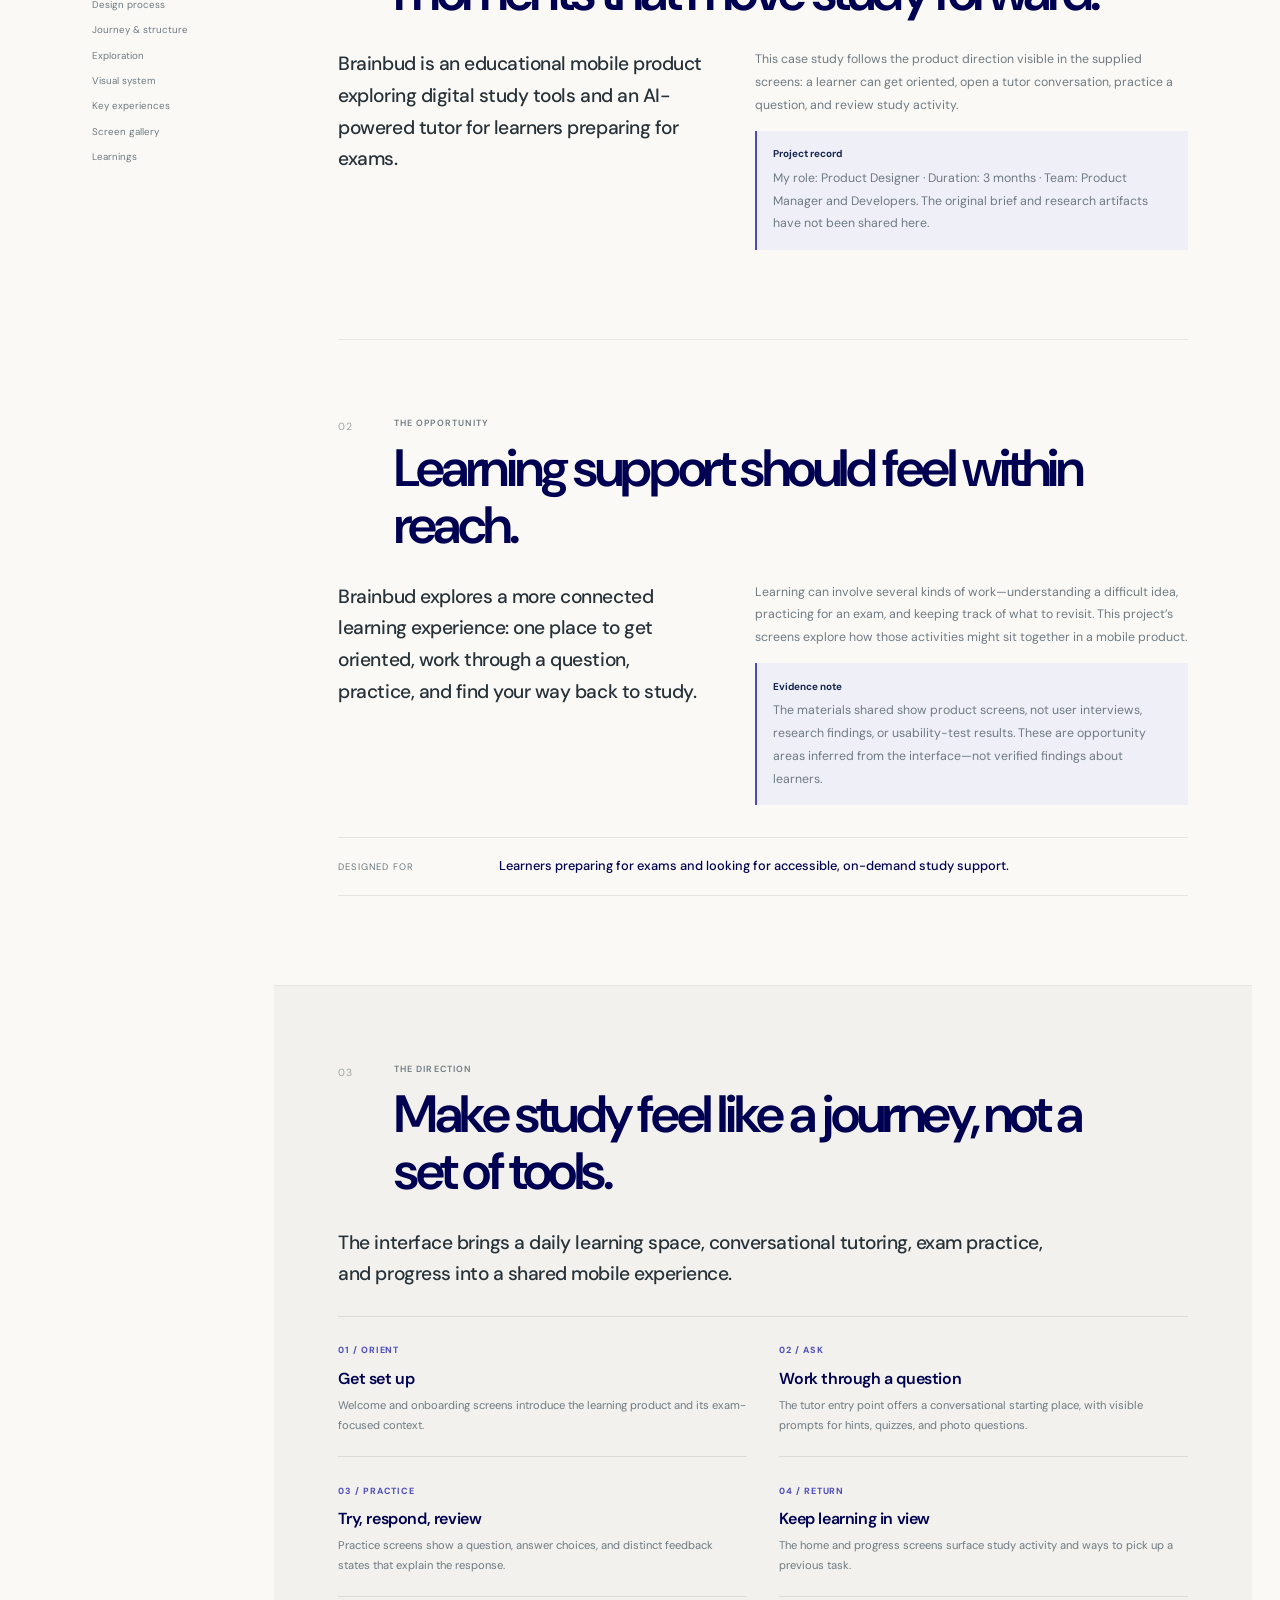
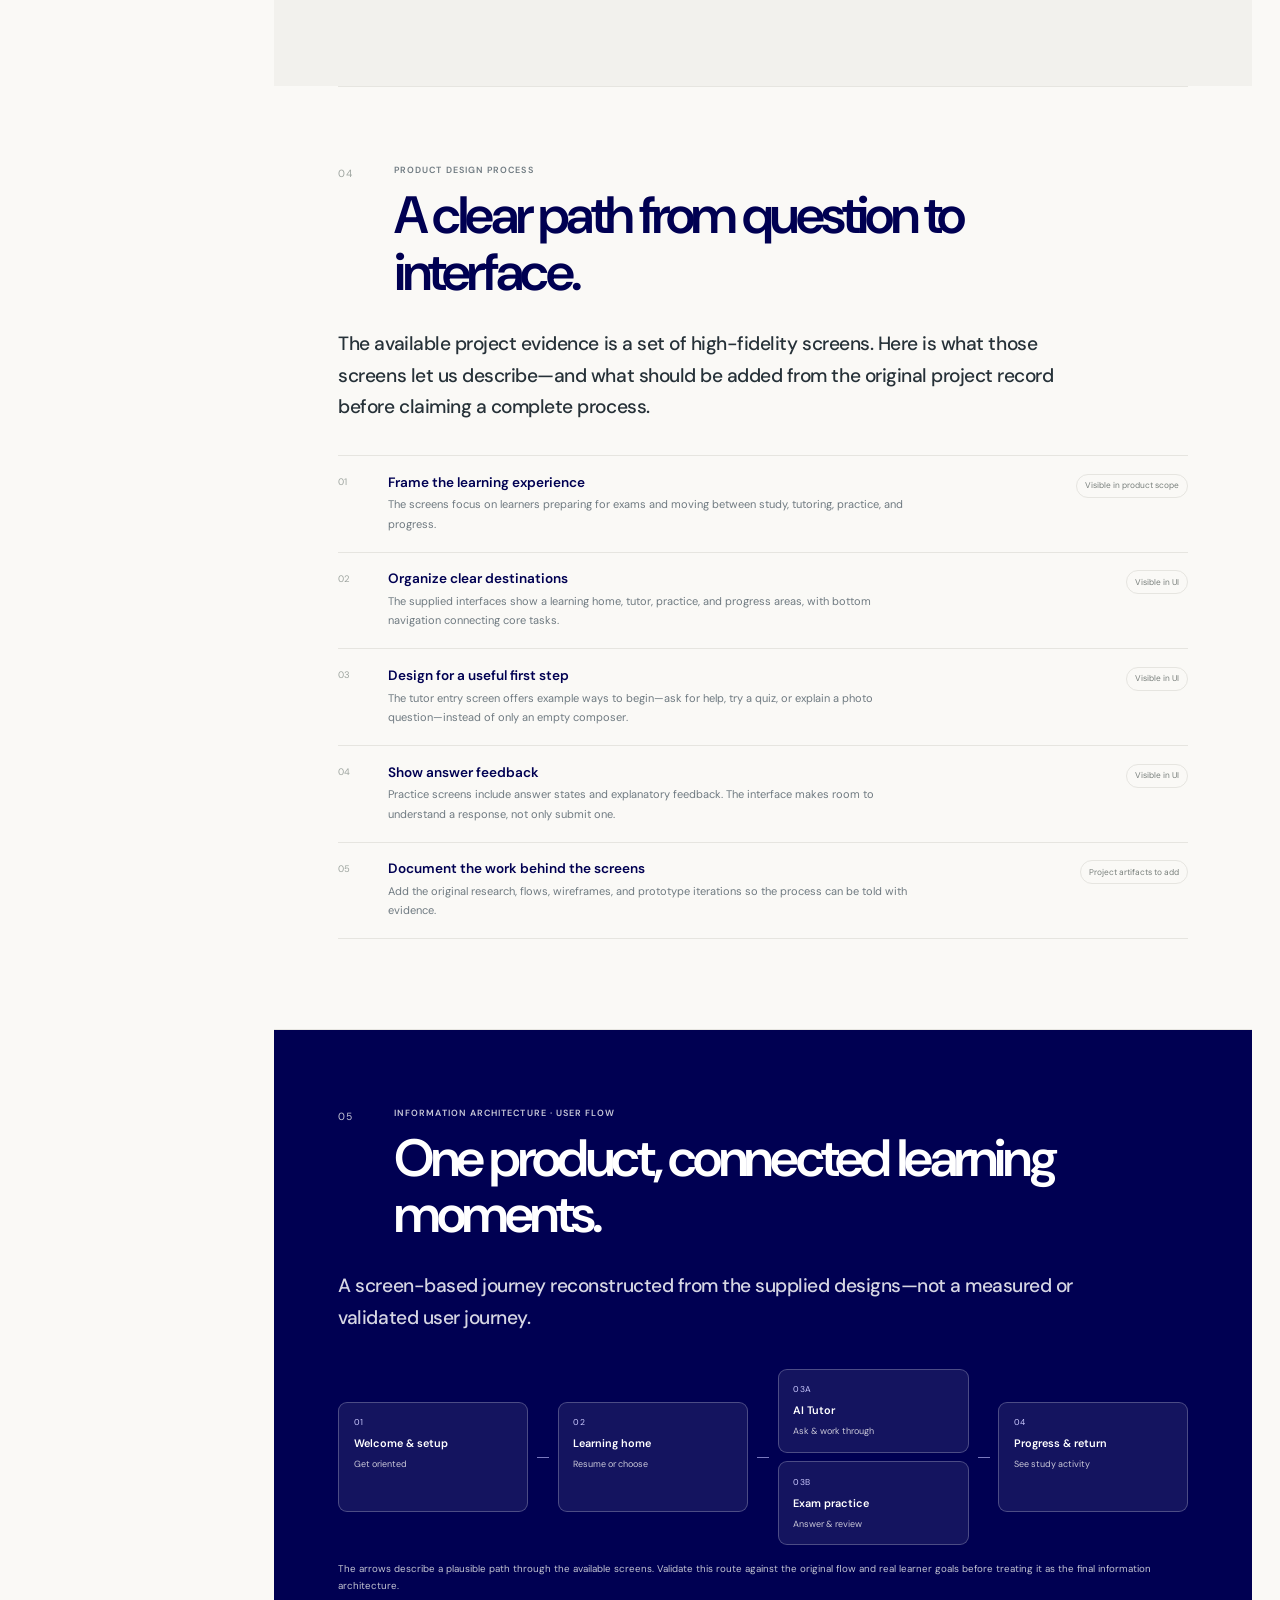
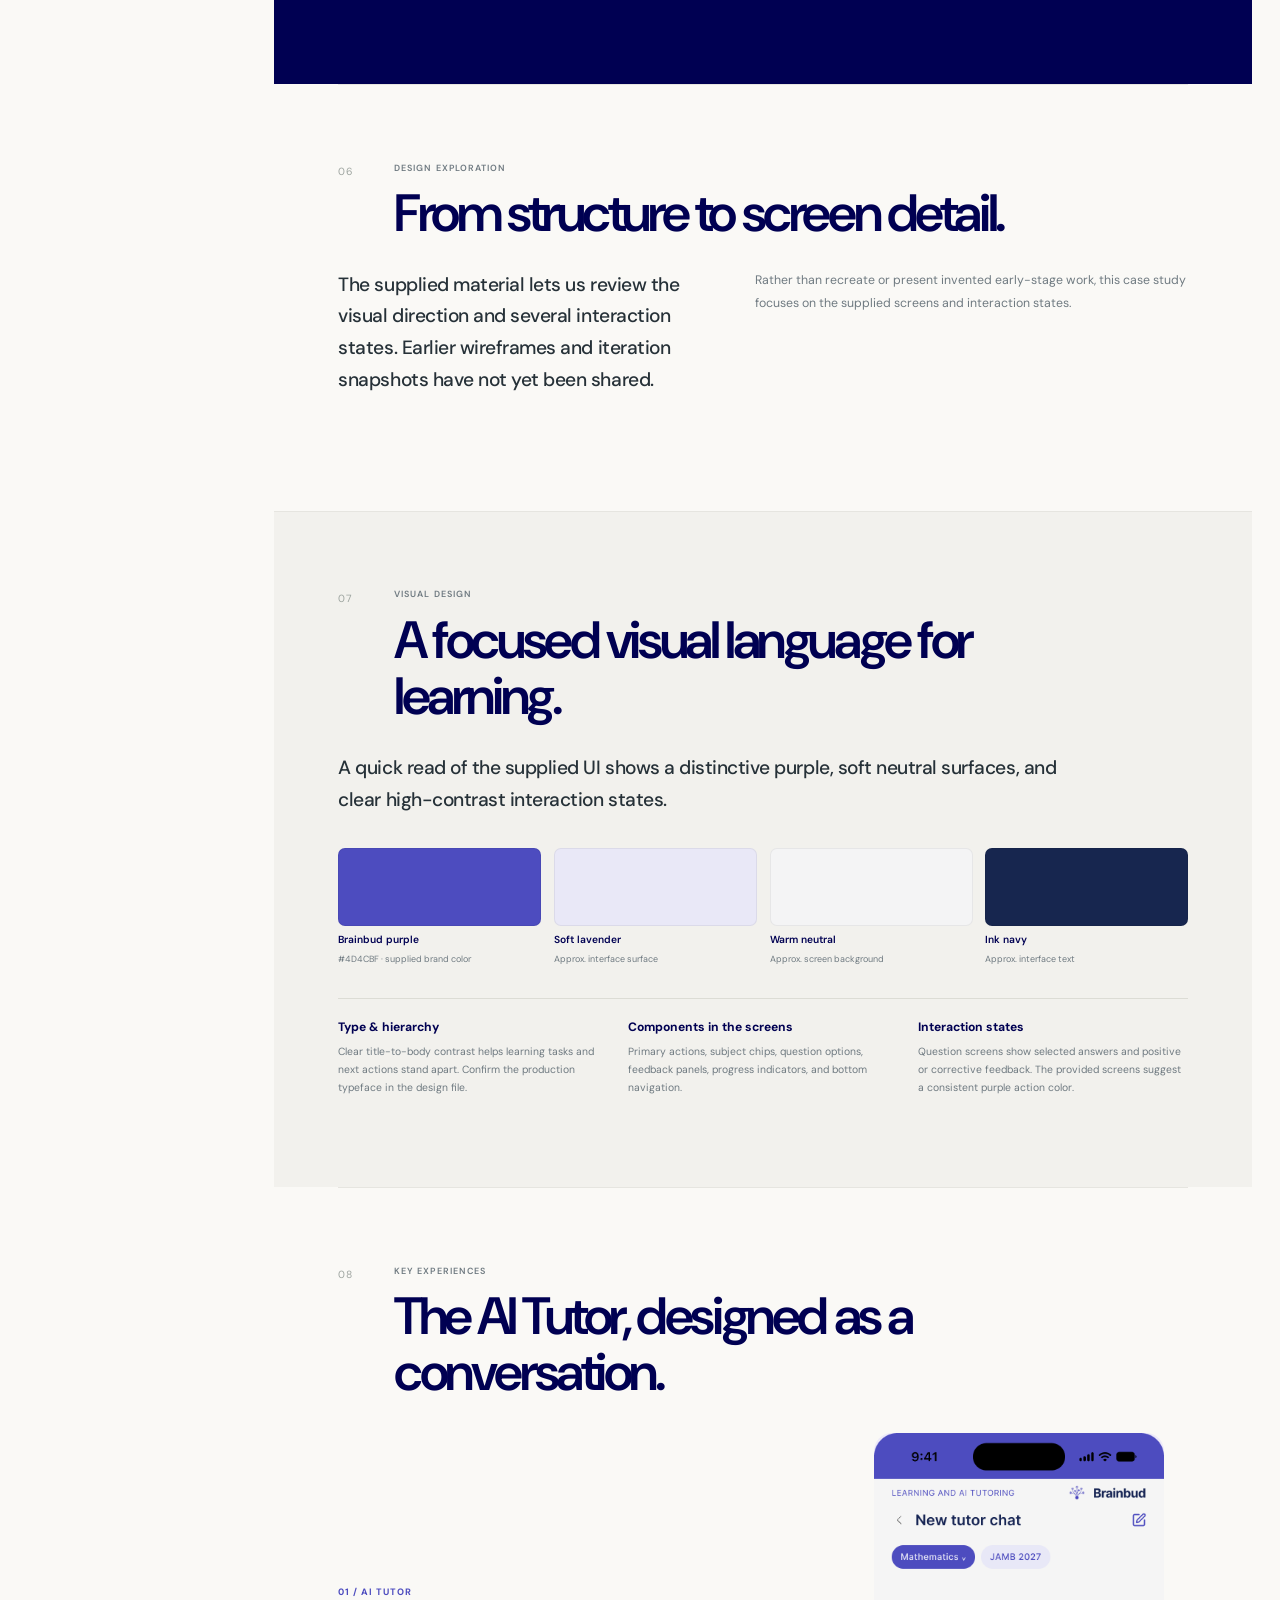
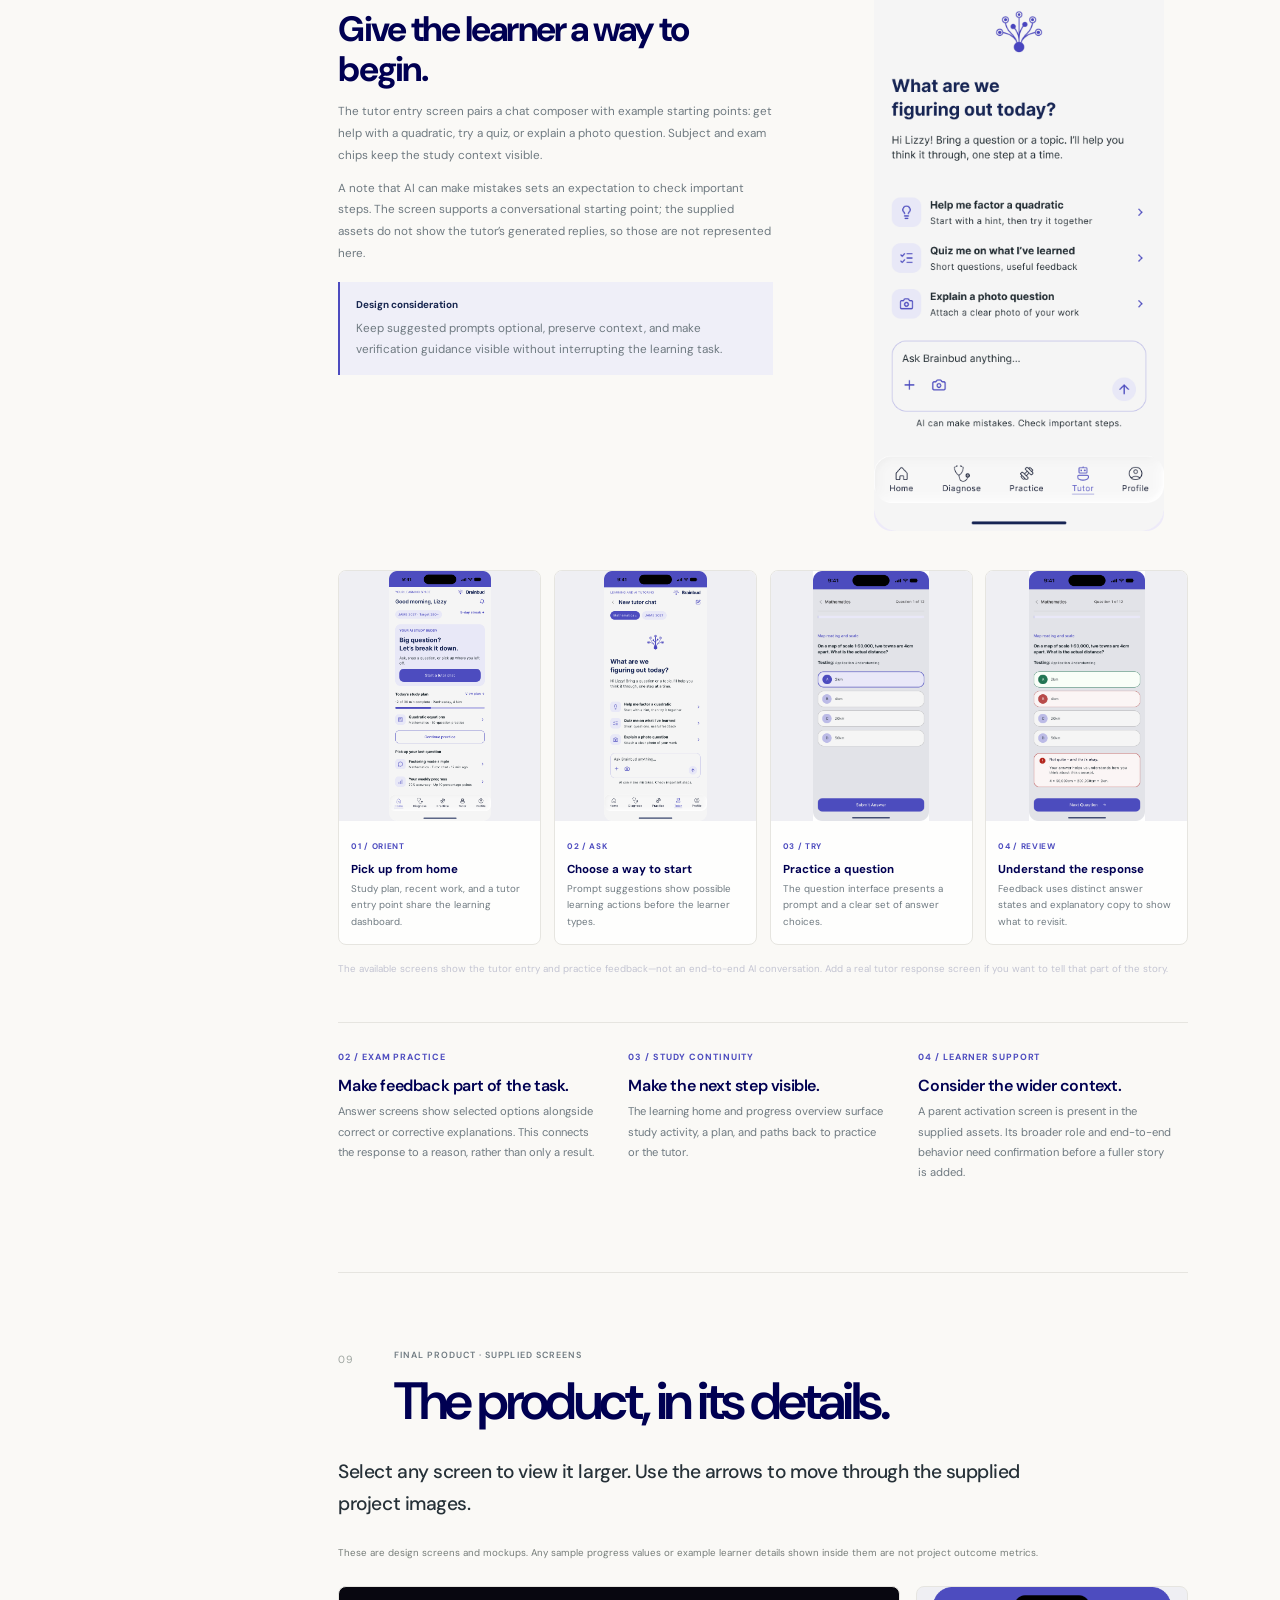
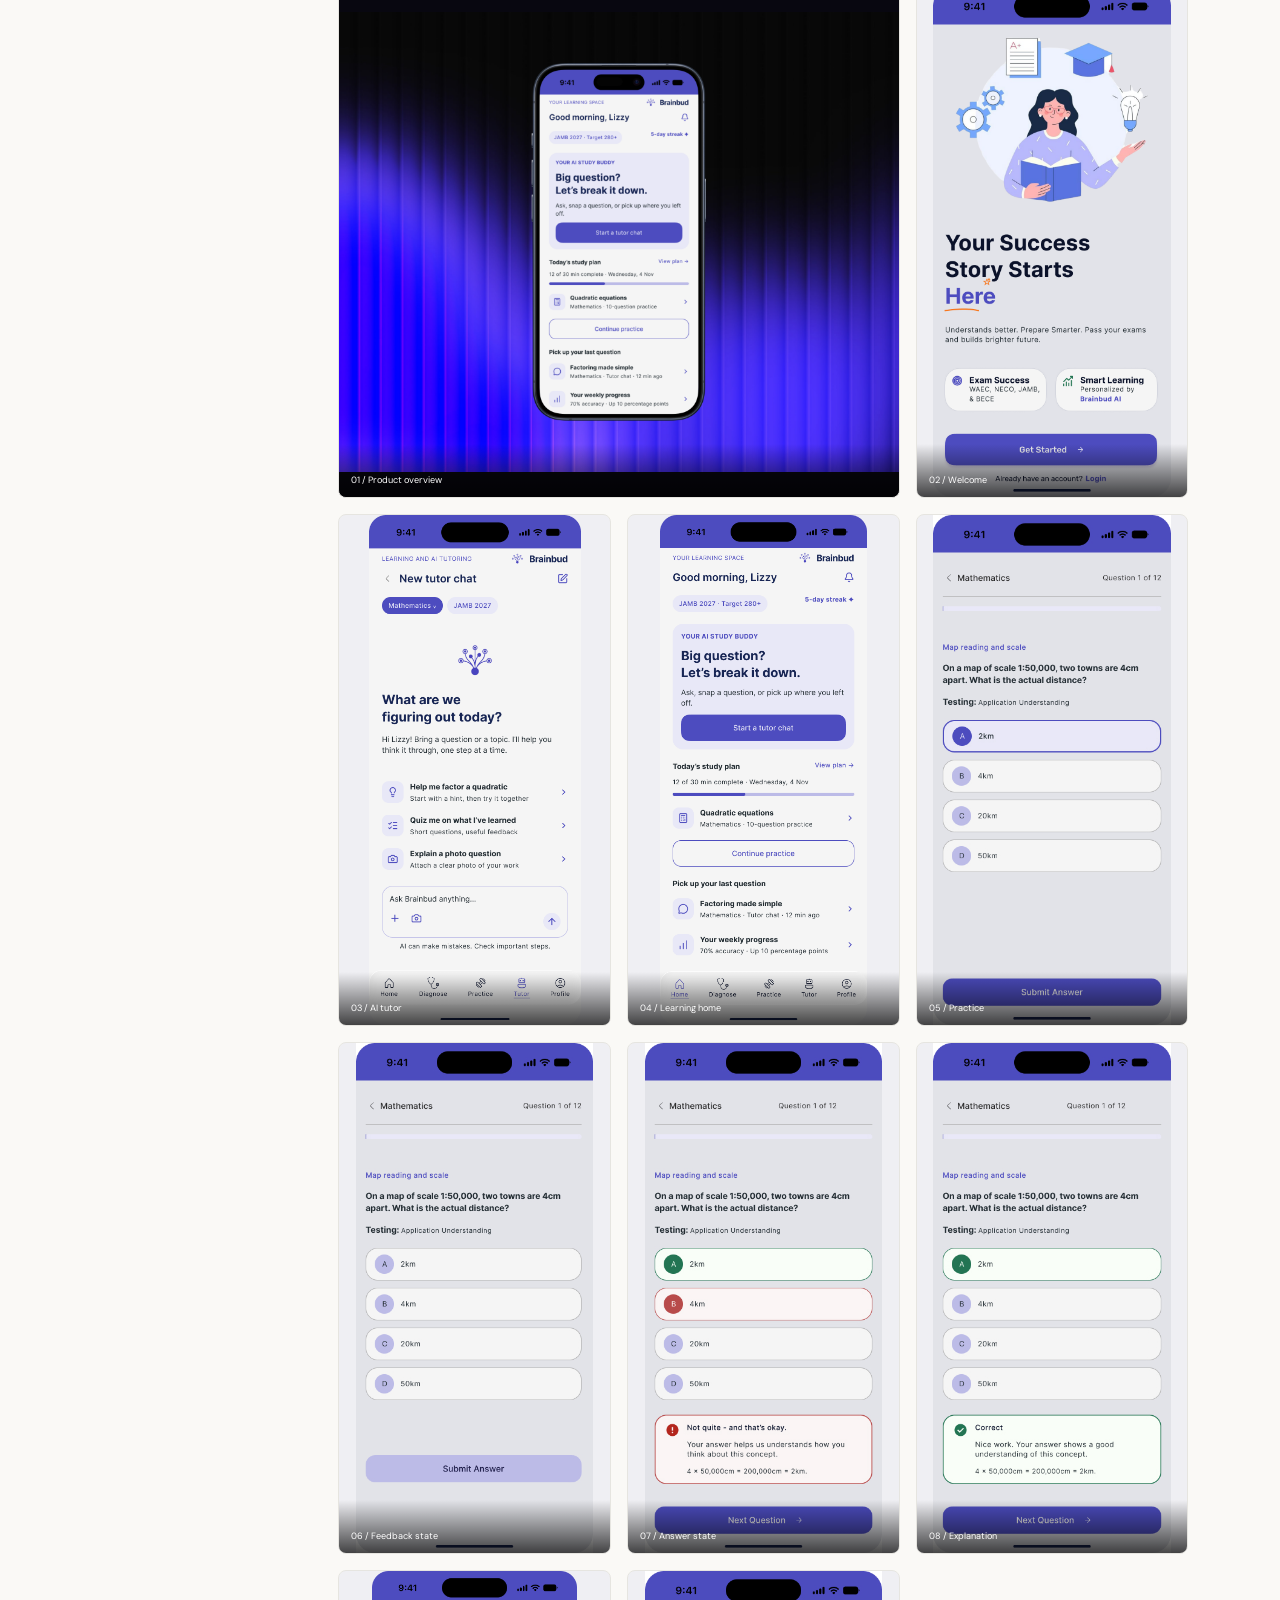
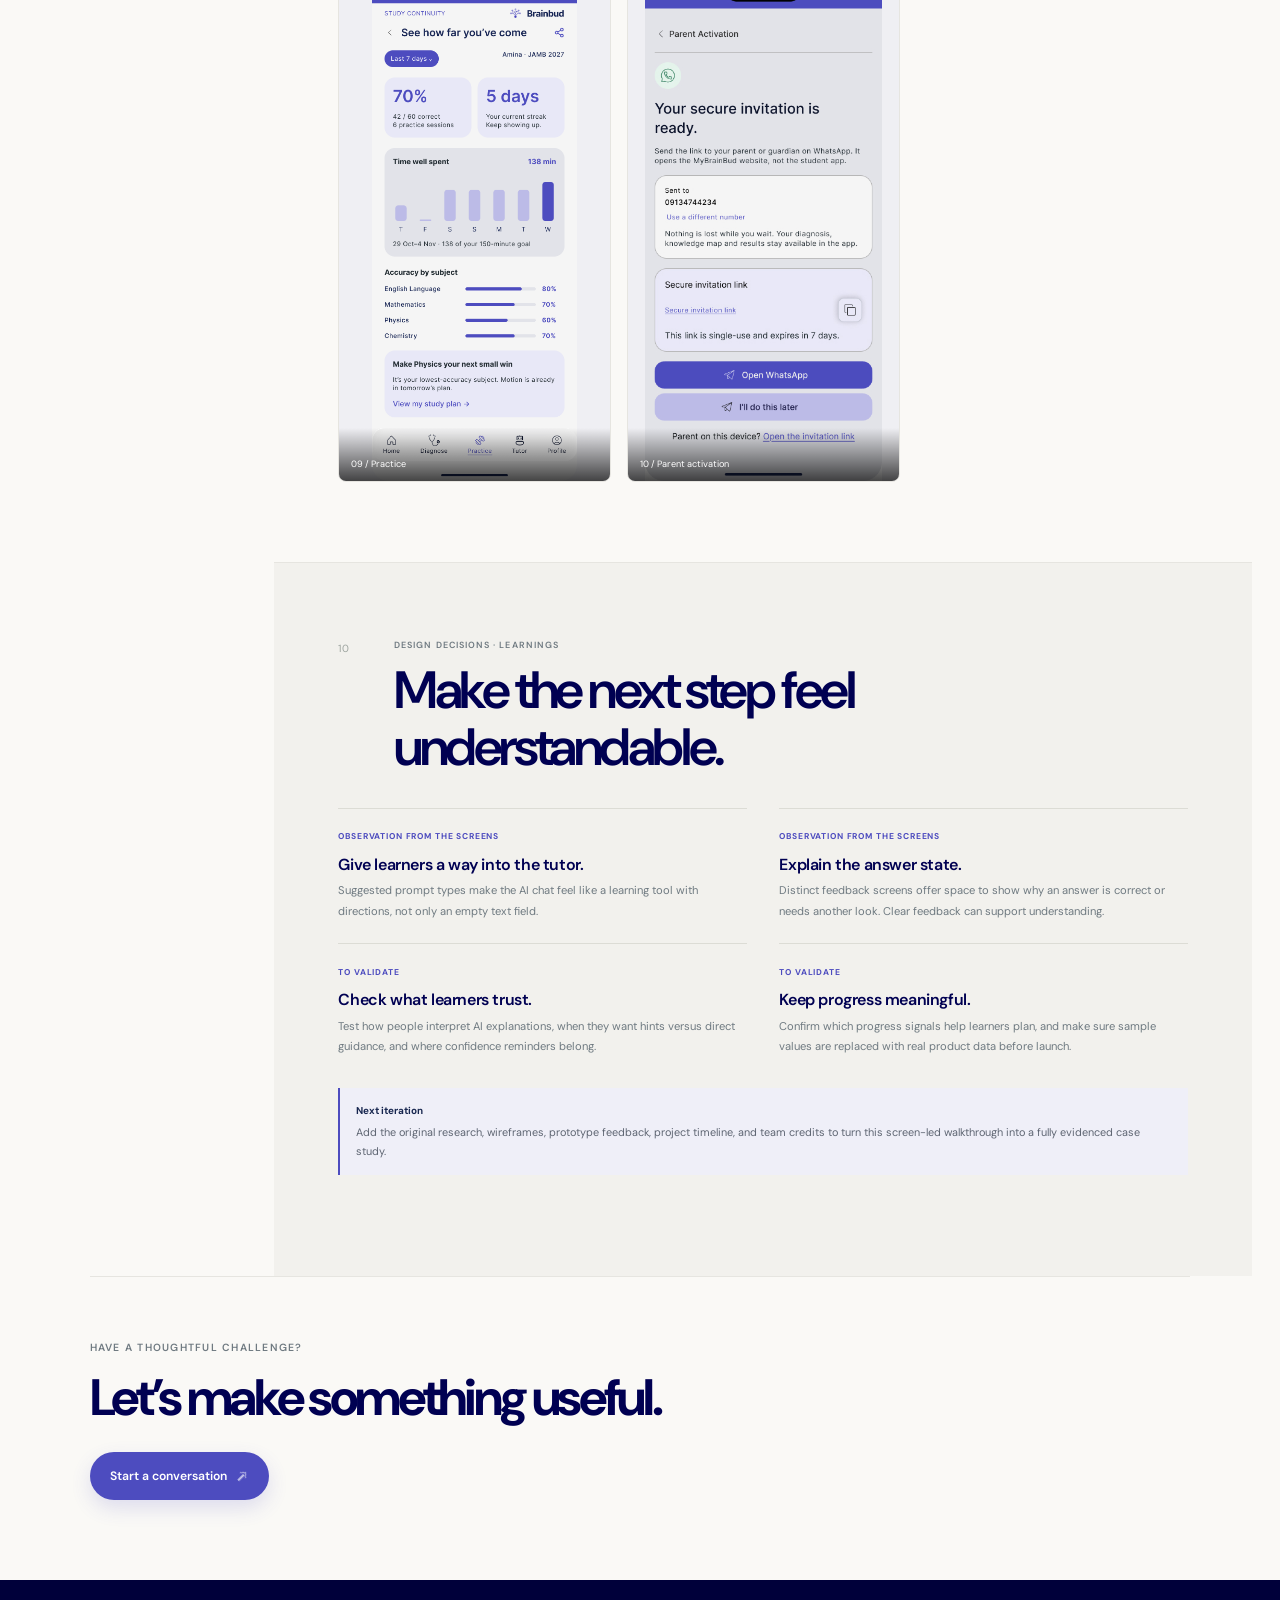
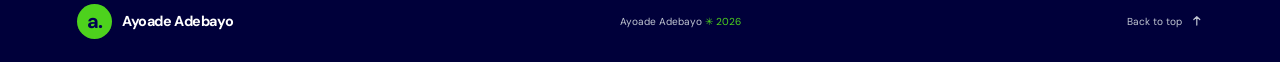
==== commit 739cd343: "Align action arrows with CTA direction Co-authored-by: Copilot <223556219+Copilot@users.noreply.gith" ====
--- a/brainbud.html
+++ b/brainbud.html
@@ -35,12 +35,12 @@
 
     <main id="main">
       <section class="case-hero section-shell" id="case-top">
-        <a class="back-link" href="index.html#work">Back to selected work <span class="action-mark" aria-hidden="true"></span></a>
+        <a class="back-link" href="index.html#work">Back to selected work <span class="action-mark action-mark--left" aria-hidden="true"></span></a>
         <p class="eyebrow"><span class="eyebrow-dot"></span> Product design · Education · Mobile</p>
         <h1>Brainbud<span class="case-title-period">.</span><br><span>A more personal way to learn.</span></h1>
         <div class="case-intro-row">
           <p class="case-deck">A mobile learning experience bringing study support, exam practice, and an AI tutor into one connected product journey.</p>
-          <a class="button button-primary" href="#screens">Explore the screens <span class="action-mark" aria-hidden="true"></span></a>
+          <a class="button button-primary" href="#screens">Explore the screens <span class="action-mark action-mark--down" aria-hidden="true"></span></a>
         </div>
         <div class="case-meta-grid" aria-label="Project details">
           <div><span>My role</span><strong>Product Designer</strong></div>
@@ -50,7 +50,7 @@
         </div>
         <a class="case-hero-art" href="#screens" aria-label="View the Brainbud interface screens below">
           <img src="61shots_so.png" alt="Brainbud home screen in a smartphone mockup, set against a purple light installation">
-          <span class="hero-art-caption">01 / PRODUCT PREVIEW <span>Tap to explore the screens <span class="action-mark" aria-hidden="true"></span></span></span>
+          <span class="hero-art-caption">01 / PRODUCT PREVIEW <span>Tap to explore the screens <span class="action-mark action-mark--down" aria-hidden="true"></span></span></span>
         </a>
         <p class="image-disclaimer">Interface preview from the supplied project artwork. Screen values are sample UI content, not reported product outcomes.</p>
       </section>
@@ -138,19 +138,19 @@
             </div>
             <div class="tutor-journey" aria-label="Brainbud learning screen sequence">
               <article class="tutor-step">
-                <button class="gallery-trigger tutor-step-image" type="button" data-gallery-item="3" aria-label="Enlarge Brainbud learning home screen"><img src="My%20brainBud%20(1)/Learning%20and%20AI%20tutoring.png" alt="Learning home with tutor entry, study plan, practice, and recent activity"><span>View screen <span class="action-mark" aria-hidden="true"></span></span></button>
+                <button class="gallery-trigger tutor-step-image" type="button" data-gallery-item="3" aria-label="Enlarge Brainbud learning home screen"><img src="My%20brainBud%20(1)/Learning%20and%20AI%20tutoring.png" alt="Learning home with tutor entry, study plan, practice, and recent activity"><span>View screen <span class="action-mark action-mark--right" aria-hidden="true"></span></span></button>
                 <div><span>01 / ORIENT</span><h4>Pick up from home</h4><p>Study plan, recent work, and a tutor entry point share the learning dashboard.</p></div>
               </article>
               <article class="tutor-step">
-                <button class="gallery-trigger tutor-step-image" type="button" data-gallery-item="2" aria-label="Enlarge Brainbud tutor entry screen"><img src="My%20brainBud%20(1)/Learning%20and%20AI%20tutoring%20%C2%B7%20New%20conversation.png" alt="Tutor screen showing prompt suggestions and the chat composer"><span>View screen <span class="action-mark" aria-hidden="true"></span></span></button>
+                <button class="gallery-trigger tutor-step-image" type="button" data-gallery-item="2" aria-label="Enlarge Brainbud tutor entry screen"><img src="My%20brainBud%20(1)/Learning%20and%20AI%20tutoring%20%C2%B7%20New%20conversation.png" alt="Tutor screen showing prompt suggestions and the chat composer"><span>View screen <span class="action-mark action-mark--right" aria-hidden="true"></span></span></button>
                 <div><span>02 / ASK</span><h4>Choose a way to start</h4><p>Prompt suggestions show possible learning actions before the learner types.</p></div>
               </article>
               <article class="tutor-step">
-                <button class="gallery-trigger tutor-step-image" type="button" data-gallery-item="4" aria-label="Enlarge Brainbud practice question screen"><img src="My%20brainBud%20(1)/Questions.jpg" alt="Practice question with multiple-choice answers"><span>View screen <span class="action-mark" aria-hidden="true"></span></span></button>
+                <button class="gallery-trigger tutor-step-image" type="button" data-gallery-item="4" aria-label="Enlarge Brainbud practice question screen"><img src="My%20brainBud%20(1)/Questions.jpg" alt="Practice question with multiple-choice answers"><span>View screen <span class="action-mark action-mark--right" aria-hidden="true"></span></span></button>
                 <div><span>03 / TRY</span><h4>Practice a question</h4><p>The question interface presents a prompt and a clear set of answer choices.</p></div>
               </article>
               <article class="tutor-step">
-                <button class="gallery-trigger tutor-step-image" type="button" data-gallery-item="6" aria-label="Enlarge Brainbud answer feedback screen"><img src="My%20brainBud%20(1)/Question-1.jpg" alt="Answer feedback screen with a corrective explanation"><span>View screen <span class="action-mark" aria-hidden="true"></span></span></button>
+                <button class="gallery-trigger tutor-step-image" type="button" data-gallery-item="6" aria-label="Enlarge Brainbud answer feedback screen"><img src="My%20brainBud%20(1)/Question-1.jpg" alt="Answer feedback screen with a corrective explanation"><span>View screen <span class="action-mark action-mark--right" aria-hidden="true"></span></span></button>
                 <div><span>04 / REVIEW</span><h4>Understand the response</h4><p>Feedback uses distinct answer states and explanatory copy to show what to revisit.</p></div>
               </article>
             </div>
@@ -192,7 +192,7 @@
           </section>
         </div>
       </div>
-      <section class="case-next section-shell"><p class="eyebrow">Have a thoughtful challenge?</p><h2>Let’s make something useful.</h2><a class="button button-primary" href="mailto:ayoadeibrahimadebayo@gmail.com">Start a conversation <span class="action-mark" aria-hidden="true"></span></a></section>
+      <section class="case-next section-shell"><p class="eyebrow">Have a thoughtful challenge?</p><h2>Let’s make something useful.</h2><a class="button button-primary" href="mailto:ayoadeibrahimadebayo@gmail.com">Start a conversation <span class="action-mark action-mark--up-right" aria-hidden="true"></span></a></section>
     </main>
 
     <dialog class="image-lightbox" id="image-lightbox" aria-label="Brainbud project image viewer">
--- a/styles.css
+++ b/styles.css
@@ -3,6 +3,7 @@
   --color-primary: #000052;
   --color-primary-soft: #24246a;
   --color-deep: #000052;
+  --color-ink-navy: #17264f;
   --color-accent: #4dd21d;
   --color-background: #faf9f6;
   --color-surface: #fefefd;
@@ -56,8 +57,14 @@
 .hero-actions { display: flex; flex-wrap: wrap; align-items: center; gap: .75rem; margin-top: 2rem; }
 .button { display: inline-flex; min-height: 48px; align-items: center; justify-content: center; gap: .6rem; padding: .8rem 1.2rem; border: 1px solid transparent; border-radius: 99px; font-size: .76rem; font-weight: 600; transition: transform .2s ease, box-shadow .2s ease, background .2s ease; cursor: pointer; }
 .button:hover, .button:focus-visible { transform: translateY(-2px); }
-.action-mark { display: inline-block; width: .42rem; height: .42rem; flex: 0 0 auto; border: 1px solid currentColor; border-radius: 50%; opacity: .7; transition: background .2s ease, opacity .2s ease; }
-.button:hover .action-mark, .button:focus-visible .action-mark, .project-link:hover .action-mark, .text-link:hover .action-mark, a:hover > .action-mark { background: currentColor; opacity: 1; }
+.action-mark, .project-image-icon { position: relative; display: inline-block; width: .78rem; height: .78rem; flex: 0 0 auto; align-self: center; border: 0; border-radius: 0; background: none; color: currentColor; opacity: .72; vertical-align: -.08em; transition: opacity .2s ease; }
+.action-mark::before, .project-image-icon::before { position: absolute; top: .1rem; left: 50%; width: .34rem; height: .34rem; border-top: 1.4px solid currentColor; border-left: 1.4px solid currentColor; content: ""; transform: translateX(-50%) rotate(45deg); }
+.action-mark::after, .project-image-icon::after { position: absolute; top: .22rem; bottom: .02rem; left: 50%; width: 1.4px; background: currentColor; content: ""; transform: translateX(-50%); }
+.action-mark--right, .project-image-icon { transform: rotate(90deg); }
+.action-mark--up-right { transform: rotate(45deg); }
+.action-mark--down { transform: rotate(180deg); }
+.action-mark--left { transform: rotate(-90deg); }
+.button:hover .action-mark, .button:focus-visible .action-mark, .project-link:hover .action-mark, .text-link:hover .action-mark, a:hover > .action-mark, .project-image-link:hover .project-image-icon, .project-image-link:focus-visible .project-image-icon { opacity: 1; }
 .button-primary { background: var(--color-primary); color: #fff; box-shadow: 0 8px 18px rgba(0,0,82,.12); }
 .button-primary:hover { background: var(--color-primary-soft); box-shadow: 0 12px 25px rgba(0,0,82,.18); }
 .button-quiet { border-color: var(--color-line); background: transparent; color: var(--color-primary); }
@@ -83,7 +90,7 @@
 .project-image-link { position: relative; display: block; min-width: 0; aspect-ratio: 1.38; overflow: hidden; border-radius: 12px; background: #07060e; isolation: isolate; }
 .project-image-link img { width: 100%; height: 100%; object-fit: cover; transition: transform .55s cubic-bezier(.2,.8,.2,1), filter .35s ease; }
 .project-image-overlay { position: absolute; inset: auto 0 0; display: flex; align-items: center; justify-content: space-between; gap: .75rem; padding: 3.5rem 1.15rem 1.15rem; background: linear-gradient(transparent,rgba(0,0,30,.82)); color: #fff; font-size: .74rem; font-weight: 600; opacity: 0; transform: translateY(8px); transition: opacity .25s ease, transform .25s ease; }
-.project-image-icon { display: block; width: 7px; height: 7px; flex: 0 0 auto; border-radius: 50%; background: var(--color-accent); }
+.project-image-icon { color: var(--color-accent); }
 .image-index { position: absolute; top: 1rem; left: 1rem; padding: .45rem .6rem; border: 1px solid rgba(255,255,255,.35); border-radius: 99px; background: rgba(0,0,25,.35); color: #fff; font-size: .55rem; letter-spacing: .1em; }
 .project-image-link:hover img, .project-image-link:focus-visible img { filter: brightness(.84); transform: scale(1.035); }
 .project-image-link:hover .project-image-overlay, .project-image-link:focus-visible .project-image-overlay { opacity: 1; transform: translateY(0); }
@@ -152,7 +159,7 @@
 .contact-form input, .contact-form textarea { width: 100%; padding: .7rem 0; border: 0; border-bottom: 1px solid rgba(255,255,255,.25); border-radius: 0; outline: 0; background: transparent; color: #fff; font-size: .75rem; resize: vertical; transition: border-color .2s ease; }
 .contact-form input::placeholder, .contact-form textarea::placeholder { color: #929ab0; }
 .contact-form input:focus, .contact-form textarea:focus { border-color: var(--color-accent); }
-.button-lime { margin-top: 1.4rem; background: var(--color-accent); color: var(--color-primary); }
+.button-lime { margin-top: 1.4rem; background: var(--color-accent); color: var(--color-ink-navy); }
 .button-lime:hover { background: #6de340; }
 .send-icon { width: 1rem; height: 1rem; flex: 0 0 auto; transition: transform .2s ease; }
 .button-lime:hover .send-icon, .button-lime:focus-visible .send-icon { transform: translate(1px,-1px); }
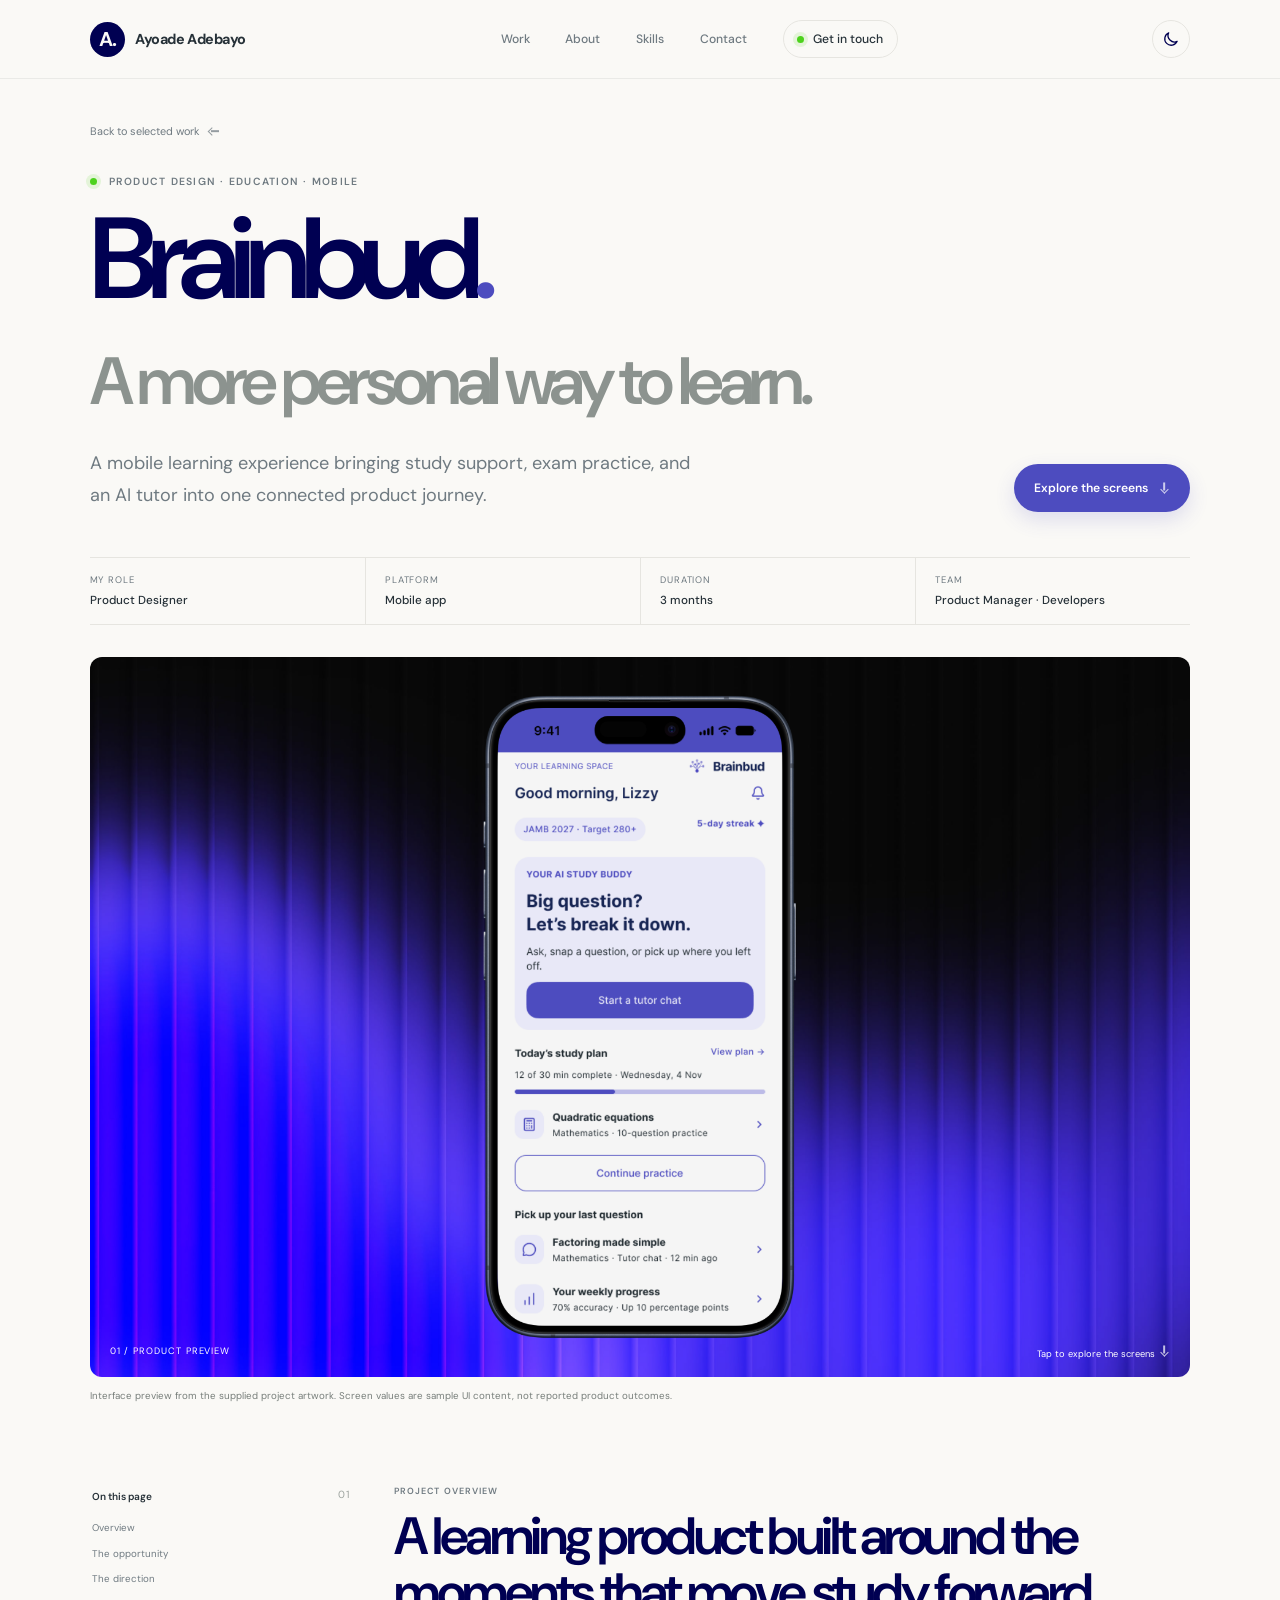
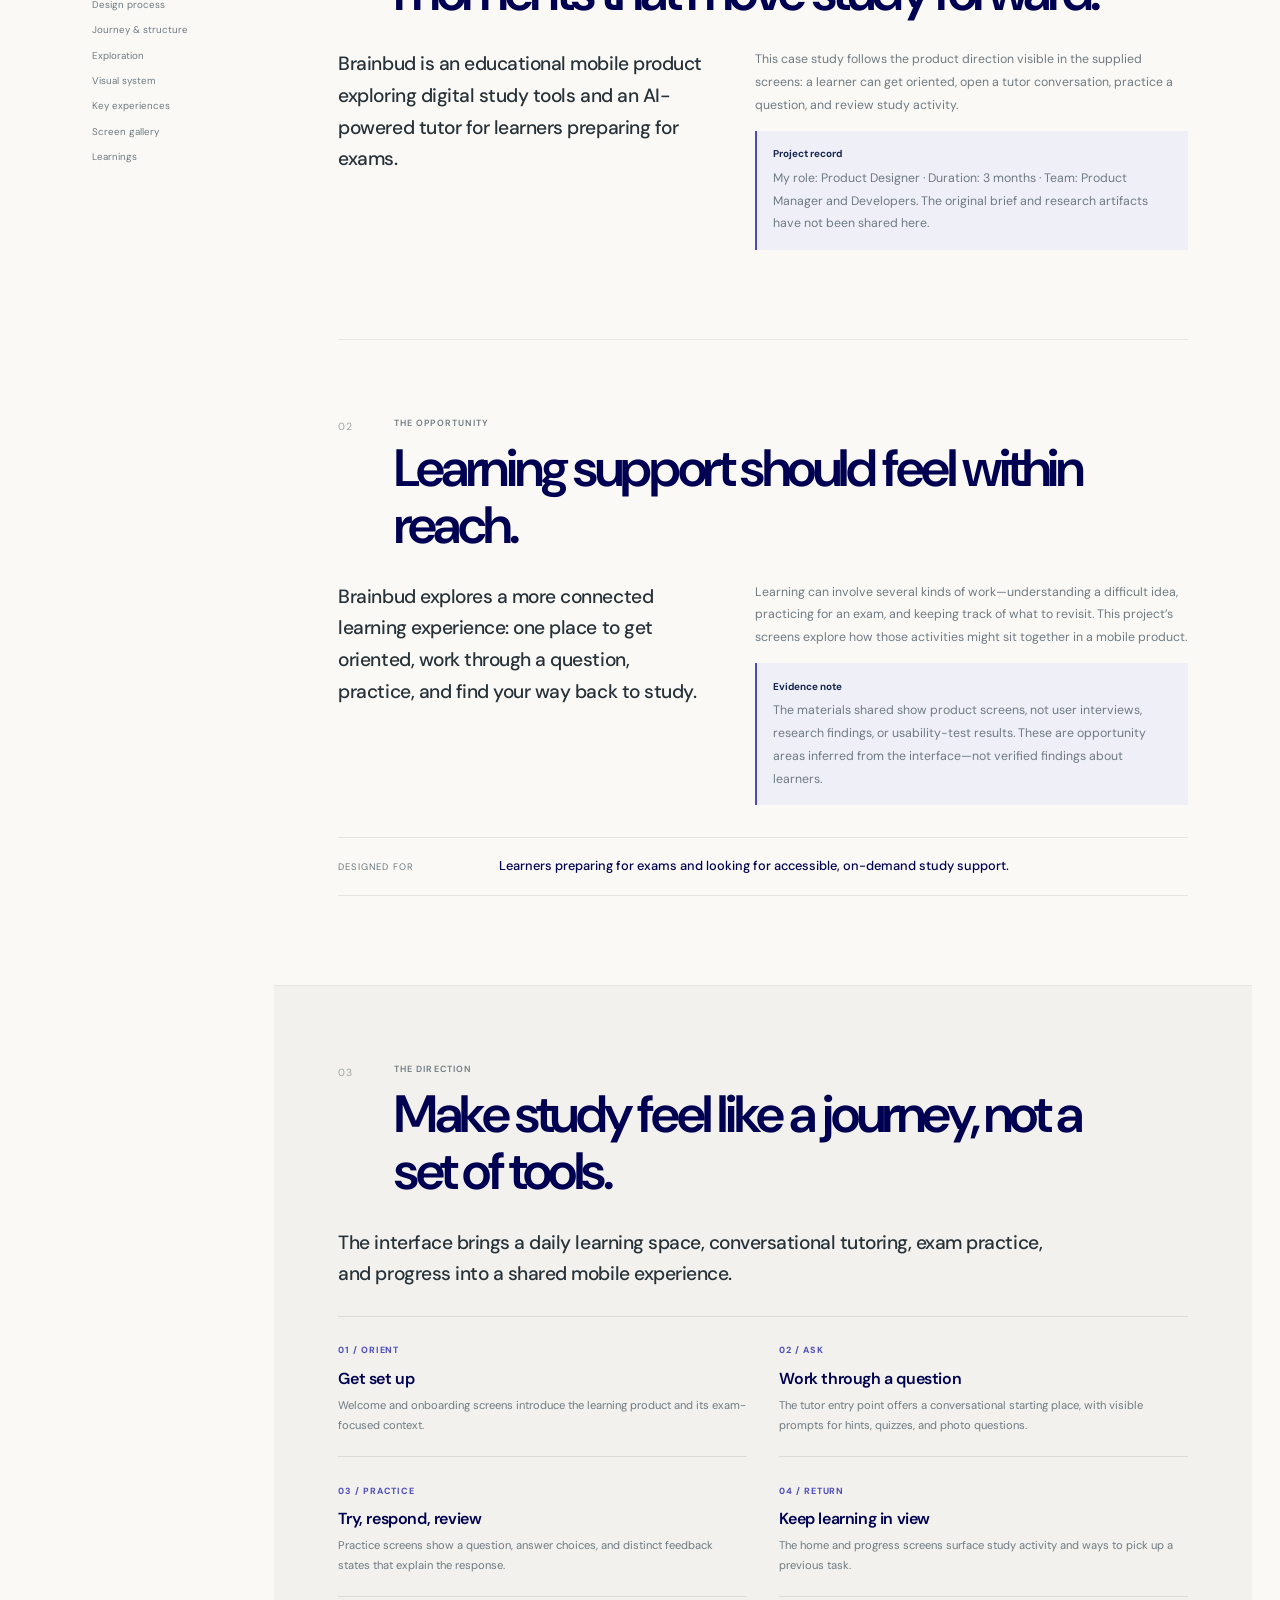
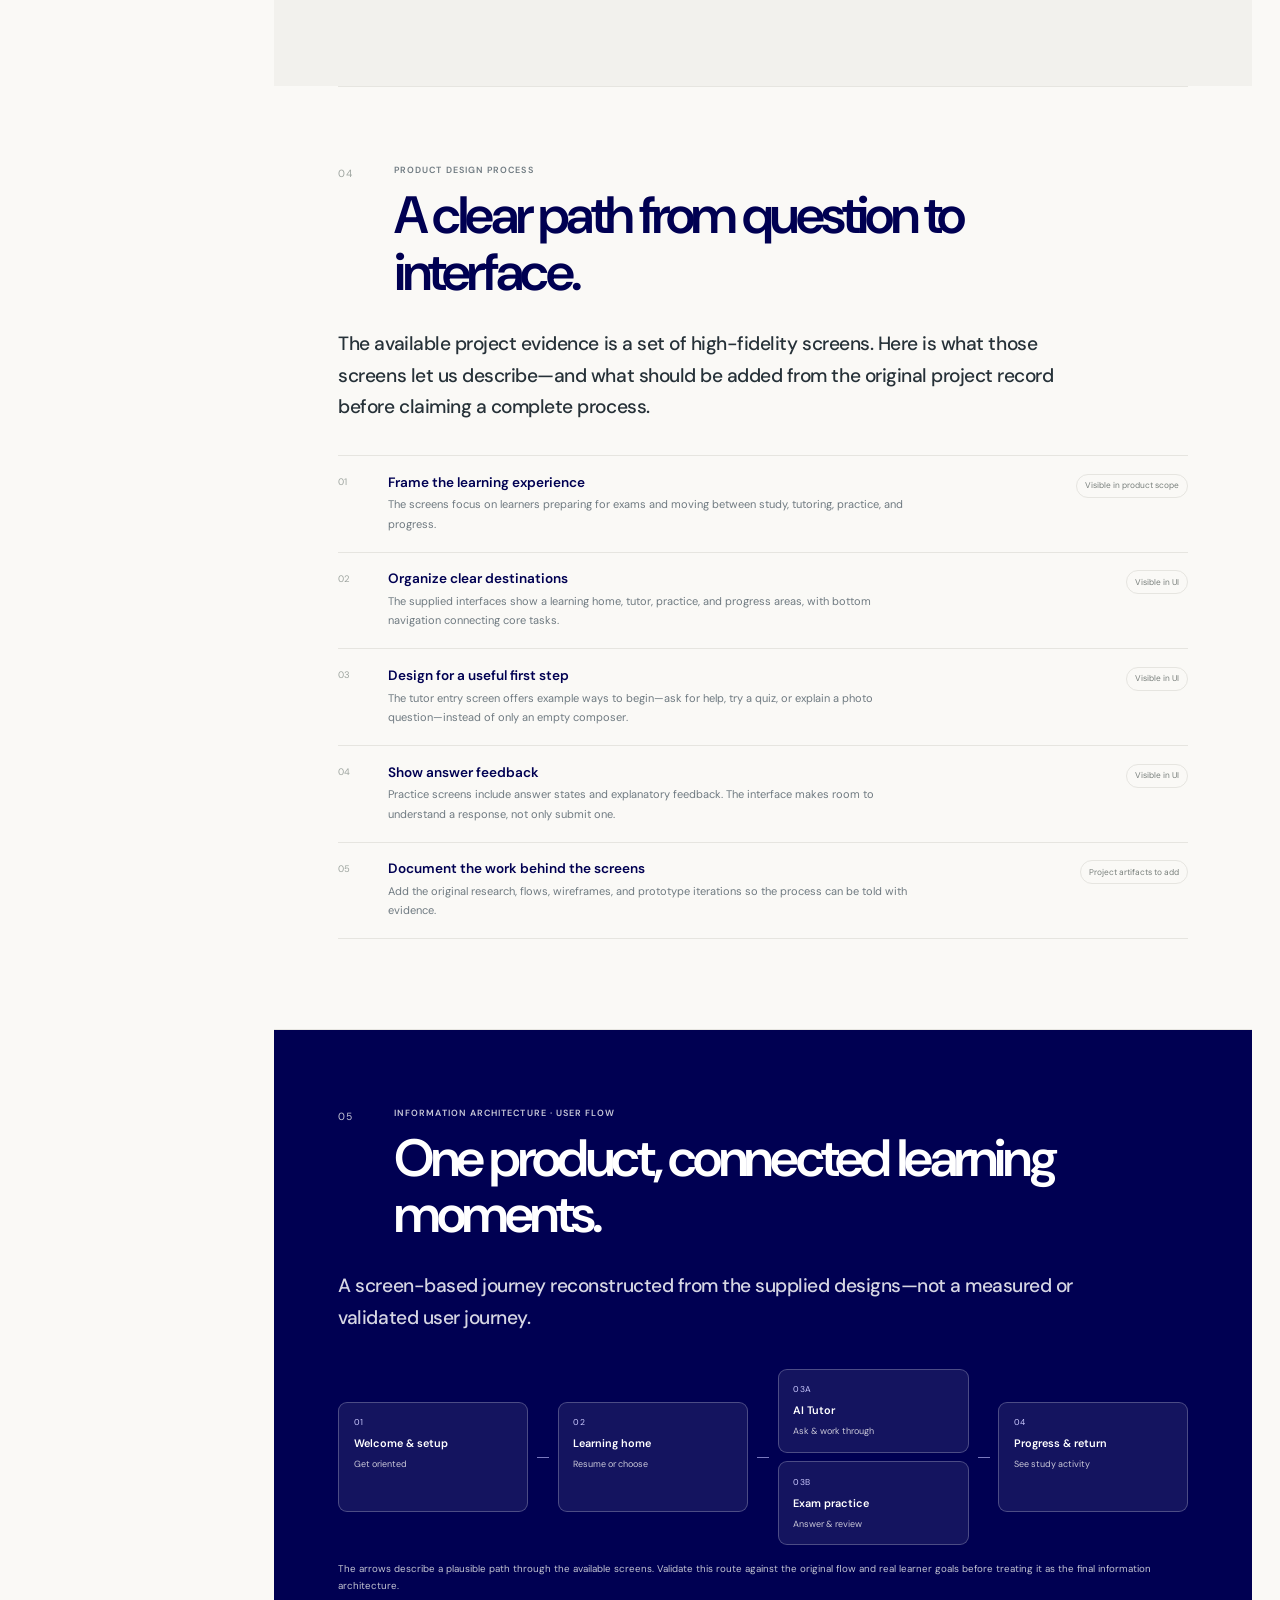
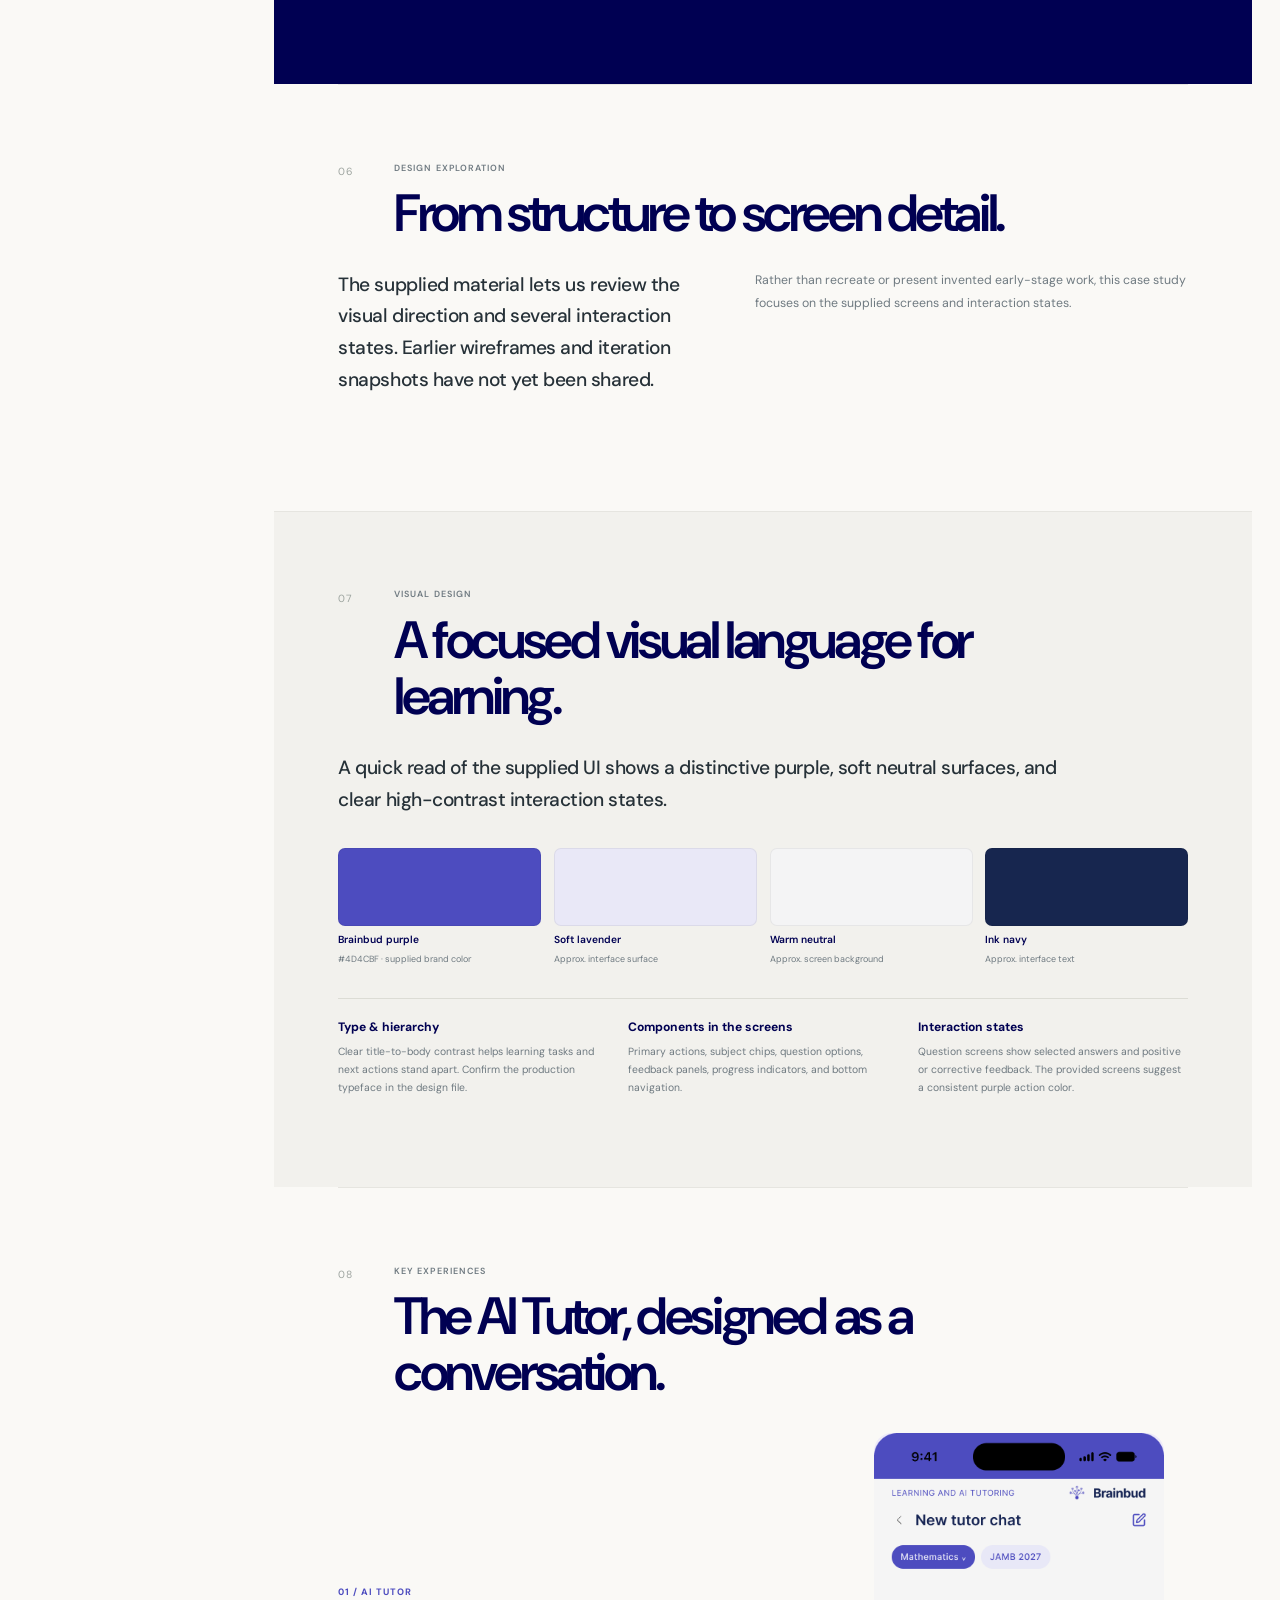
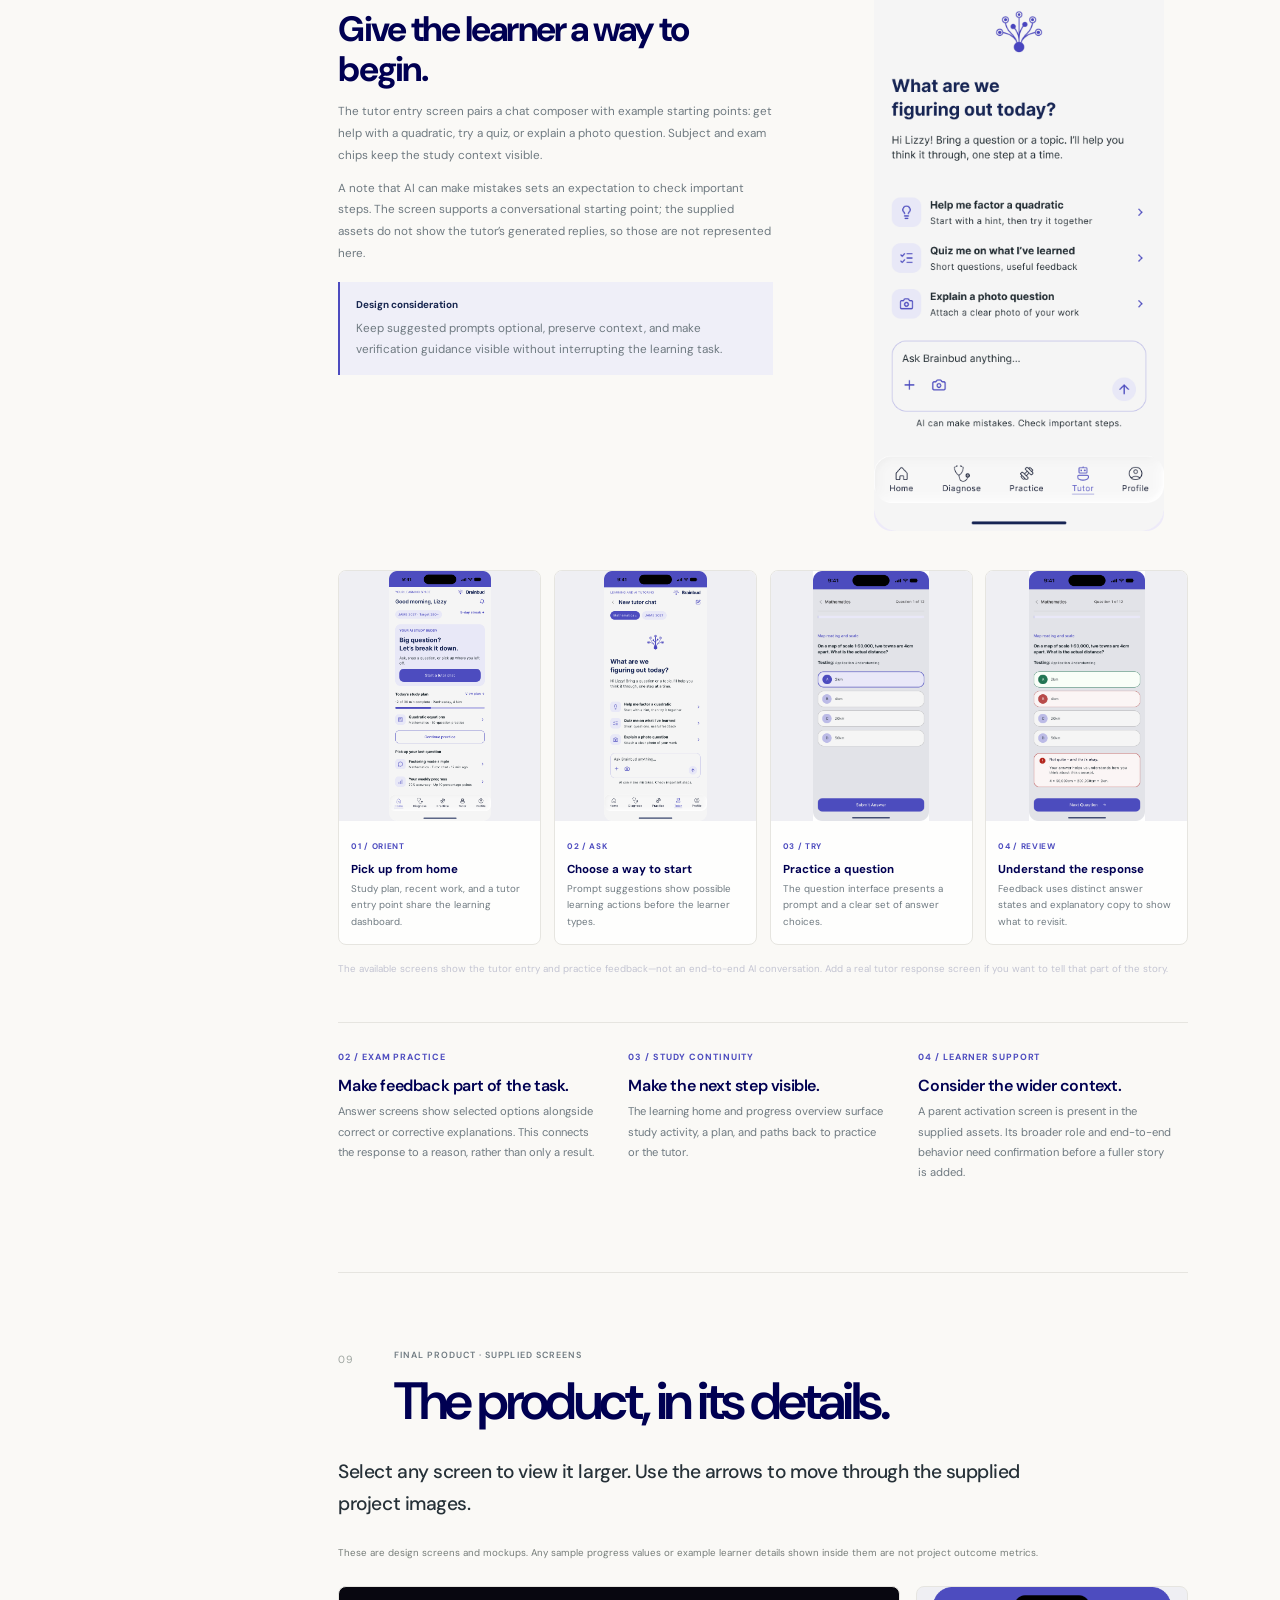
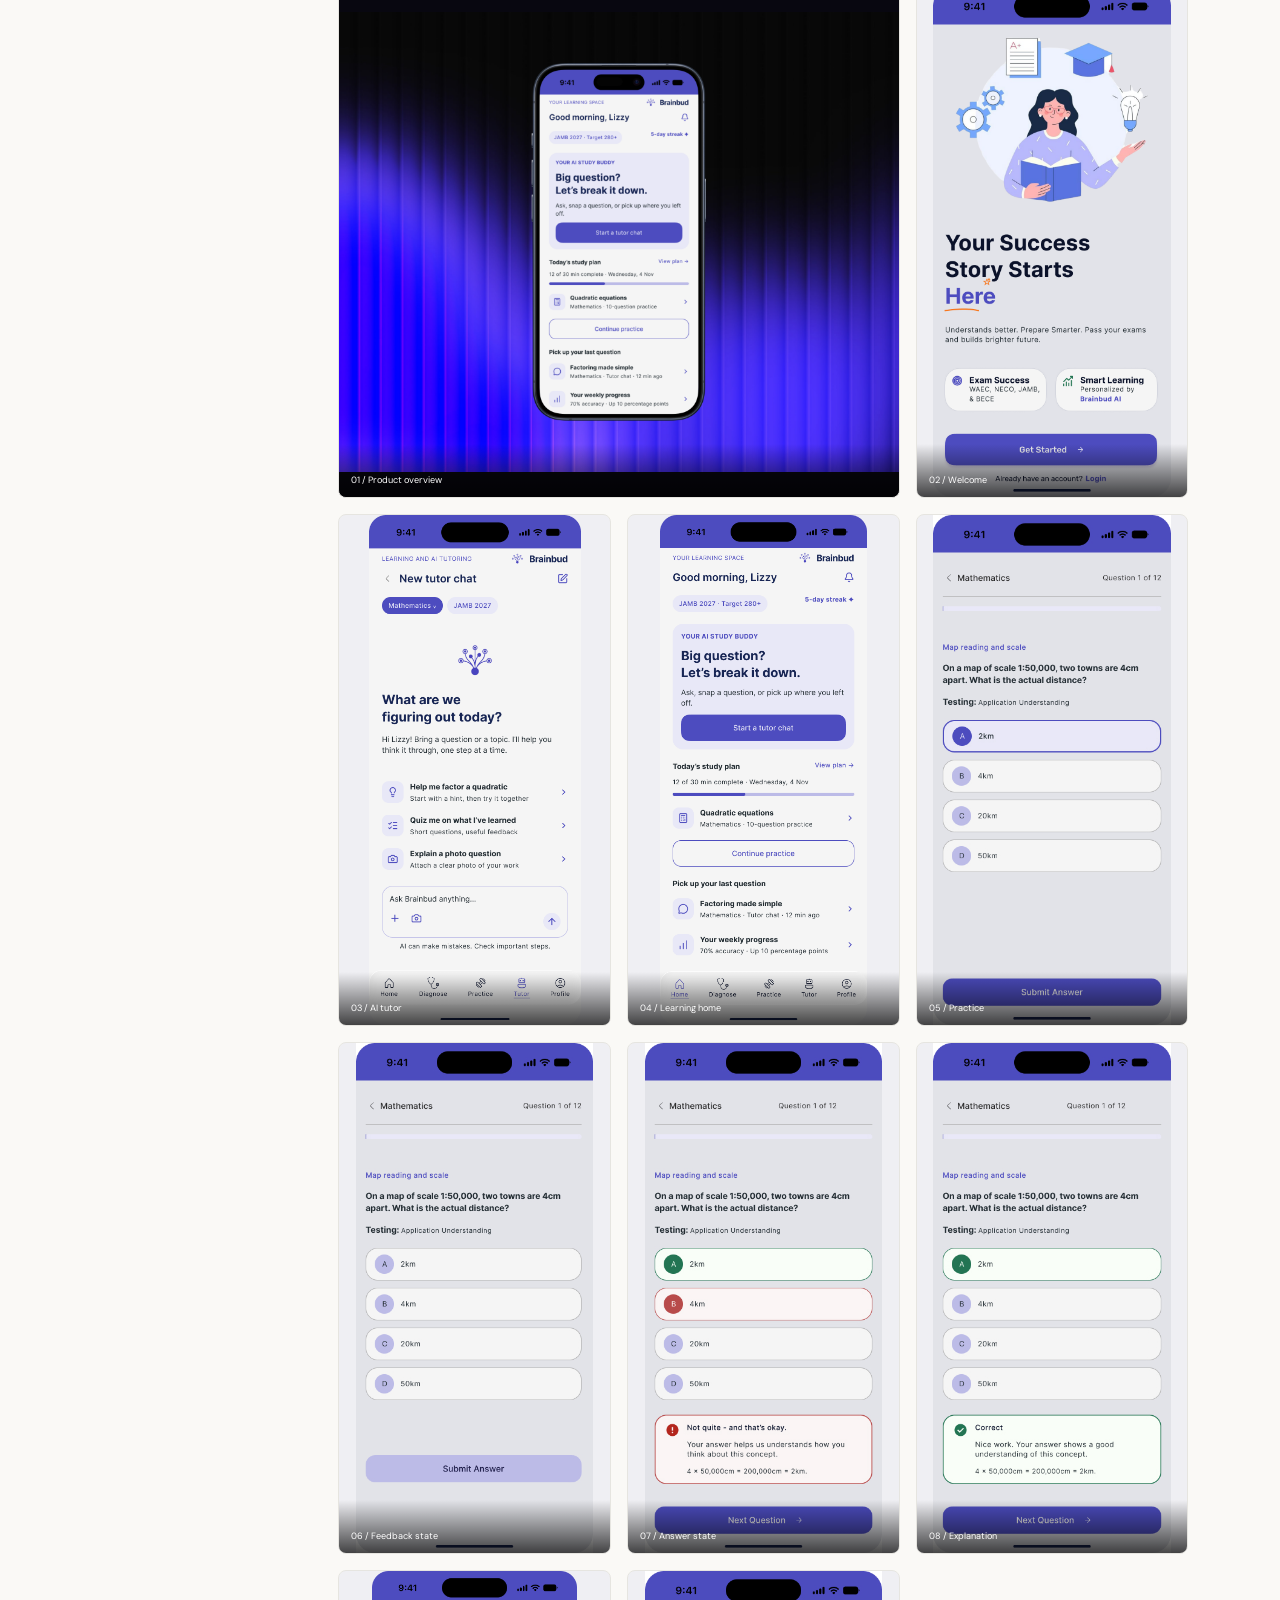
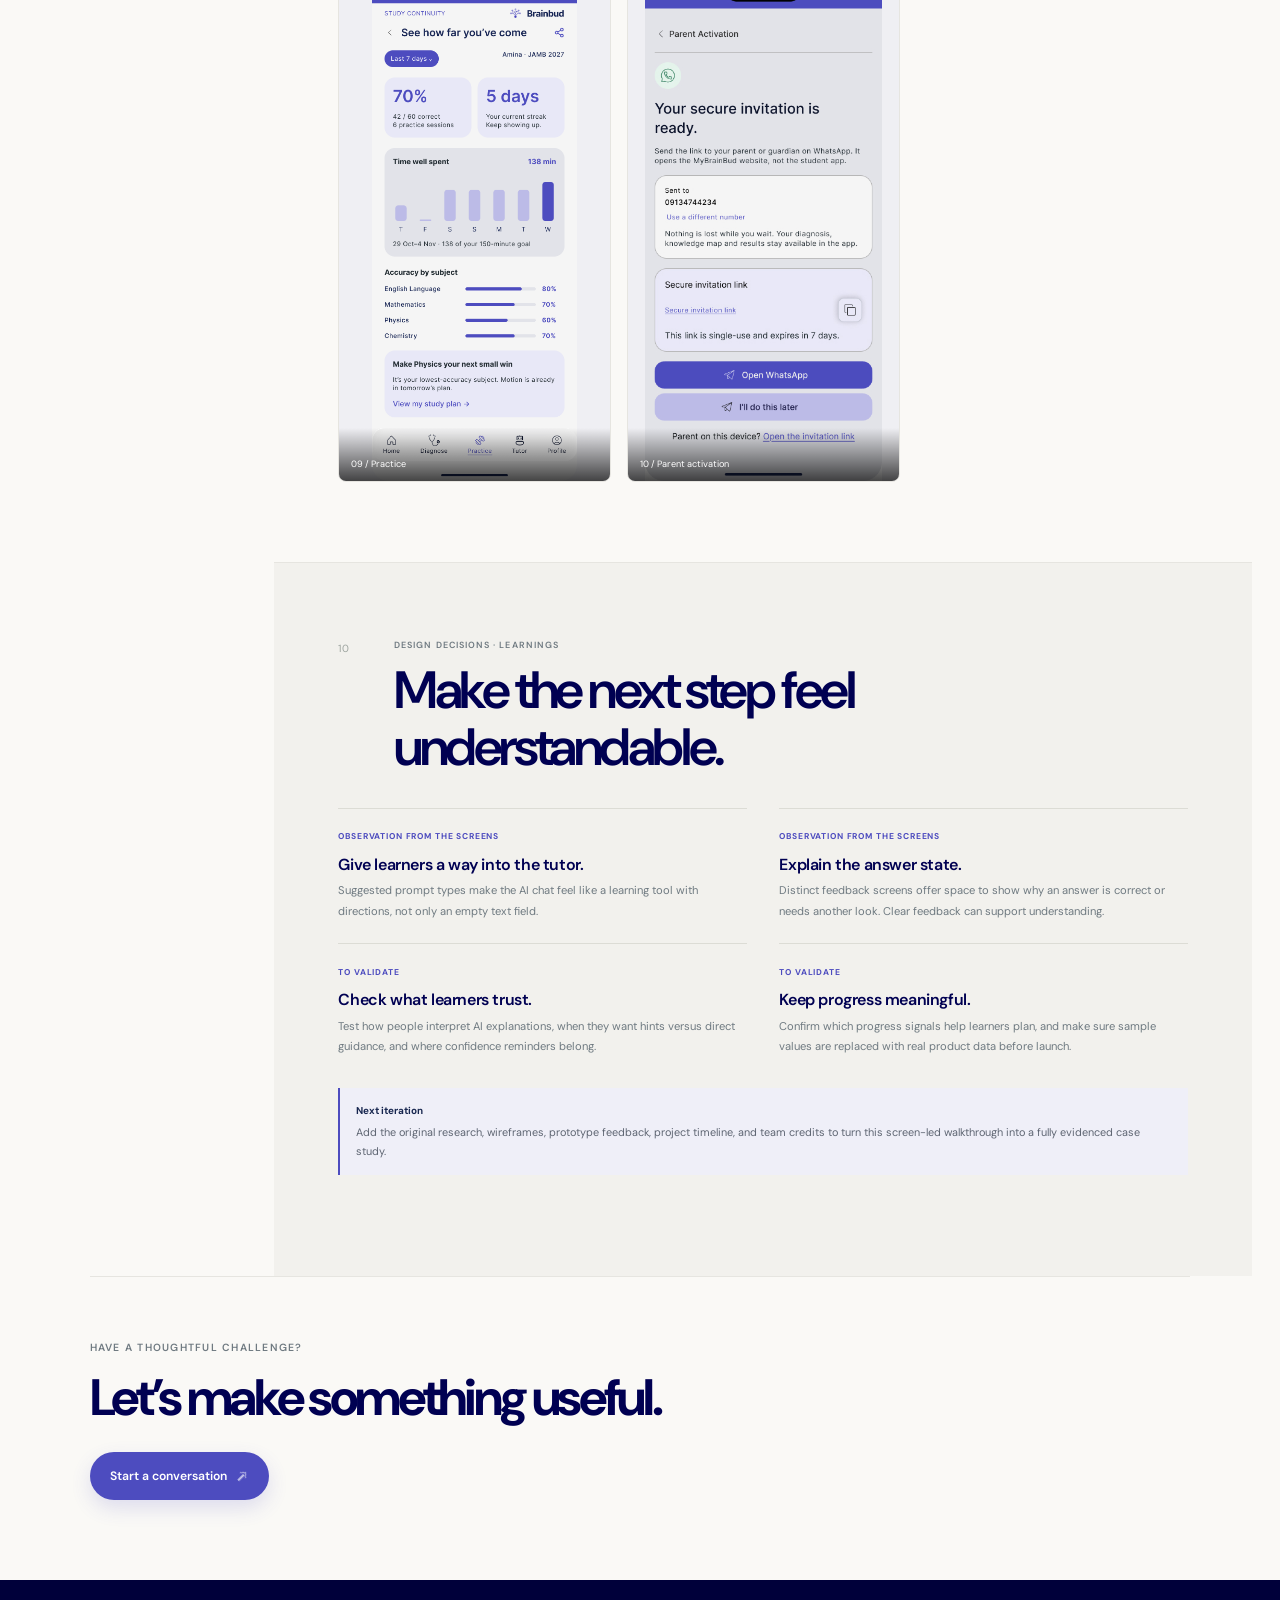
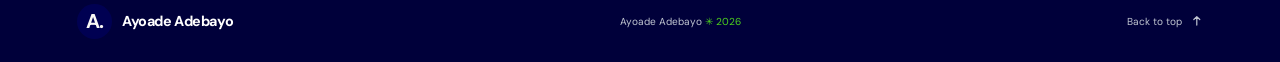
==== commit 1eeea523: "Update avatar to uppercase A with theme-aware color Co-authored-by: Copilot <223556219+Copilot@users" ====
--- a/brainbud.html
+++ b/brainbud.html
@@ -16,7 +16,7 @@
     <a class="skip-link" href="#main">Skip to content</a>
     <header class="site-header">
       <nav class="nav-shell" aria-label="Main navigation">
-        <a class="wordmark" href="index.html#home" aria-label="Ayoade Adebayo, home"><span class="wordmark-mark" aria-hidden="true">a.</span><span>Ayoade Adebayo</span></a>
+        <a class="wordmark" href="index.html#home" aria-label="Ayoade Adebayo, home"><span class="wordmark-mark" aria-hidden="true">A.</span><span>Ayoade Adebayo</span></a>
         <div class="nav-links" id="primary-nav">
           <a href="index.html#work">Work</a><a href="index.html#about">About</a><a href="index.html#skills">Skills</a><a href="index.html#contact">Contact</a>
           <a class="nav-availability" href="mailto:ayoadeibrahimadebayo@gmail.com"><span></span> Get in touch</a>
@@ -202,7 +202,7 @@
     </dialog>
 
     <footer class="site-footer"><div class="section-shell footer-inner">
-      <a class="wordmark footer-wordmark" href="index.html#home"><span class="wordmark-mark" aria-hidden="true">a.</span><span>Ayoade Adebayo</span></a>
+      <a class="wordmark footer-wordmark" href="index.html#home"><span class="wordmark-mark" aria-hidden="true">A.</span><span>Ayoade Adebayo</span></a>
       <p>Ayoade Adebayo <span aria-hidden="true">✳</span> <span id="current-year"></span></p>
       <a href="#case-top" class="back-top">Back to top <svg class="back-top-icon" viewBox="0 0 16 16" fill="none" aria-hidden="true"><path d="M8 13V3m0 0L4.5 6.5M8 3l3.5 3.5" stroke="currentColor" stroke-width="1.4" stroke-linecap="round" stroke-linejoin="round"/></svg></a>
     </div></footer>
--- a/styles.css
+++ b/styles.css
@@ -34,7 +34,7 @@
 .site-header { position: sticky; z-index: 20; top: 0; border-bottom: 1px solid rgba(38,49,56,.08); background: rgba(250,249,246,.94); backdrop-filter: blur(16px); }
 .nav-shell { min-height: 78px; display: flex; align-items: center; justify-content: space-between; }
 .wordmark { display: inline-flex; align-items: center; gap: .65rem; font-size: .9rem; font-weight: 700; letter-spacing: -.03em; }
-.wordmark-mark { display: grid; width: 35px; height: 35px; place-items: center; border-radius: 50%; background: var(--color-primary); color: var(--color-accent); font-size: 1.25rem; letter-spacing: -.08em; }
+.wordmark-mark { display: grid; width: 35px; height: 35px; place-items: center; border-radius: 50%; background: var(--color-primary); color: var(--color-background); font-size: 1.25rem; letter-spacing: -.08em; }
 .nav-links { display: flex; align-items: center; gap: clamp(1.25rem, 2.8vw, 2.5rem); color: var(--color-muted); font-size: .76rem; font-weight: 500; }
 .nav-links > a:not(.nav-availability) { transition: color .2s ease; }
 .nav-links > a:not(.nav-availability):hover, .nav-links > a:not(.nav-availability):focus-visible { color: var(--color-primary); }
@@ -157,6 +157,7 @@
 .form-heading p { margin: 0; color: #fff; font-size: .77rem; font-weight: 500; }
 .contact-form label { display: block; margin: 1.15rem 0 .4rem; color: #e3e5ec; font-size: .64rem; }
 .contact-form input, .contact-form textarea { width: 100%; padding: .7rem 0; border: 0; border-bottom: 1px solid rgba(255,255,255,.25); border-radius: 0; outline: 0; background: transparent; color: #fff; font-size: .75rem; resize: vertical; transition: border-color .2s ease; }
+.contact-form textarea { height: auto; padding: .7rem 0; line-height: normal; resize: none; }
 .contact-form input::placeholder, .contact-form textarea::placeholder { color: #929ab0; }
 .contact-form input:focus, .contact-form textarea:focus { border-color: var(--color-accent); }
 .button-lime { margin-top: 1.4rem; background: var(--color-accent); color: var(--color-ink-navy); }
@@ -170,7 +171,6 @@
 .site-footer { background: #00003a; color: #c0c5d1; }
 .footer-inner { min-height: 82px; display: flex; align-items: center; justify-content: space-between; gap: 1rem; }
 .footer-wordmark { color: #fff; }
-.footer-wordmark .wordmark-mark { background: var(--color-accent); color: var(--color-deep); }
 .footer-inner p, .back-top { margin: 0; font-size: .63rem; }
 .back-top { display: inline-flex; align-items: center; gap: .45rem; }
 .back-top-icon { width: .85rem; height: .85rem; transition: transform .2s ease; }
@@ -468,7 +468,6 @@
 [data-theme="dark"] .learning-grid article { border-color: var(--color-line); }
 [data-theme="dark"] .case-next { border-color: var(--color-line); }
 [data-theme="dark"] .site-footer { background: #08091d; }
-[data-theme="dark"] .footer-wordmark .wordmark-mark { color: var(--color-deep); }
 [data-theme="dark"] .theme-toggle:hover { background: #292b35; }
 
 @media (prefers-reduced-motion: reduce) {
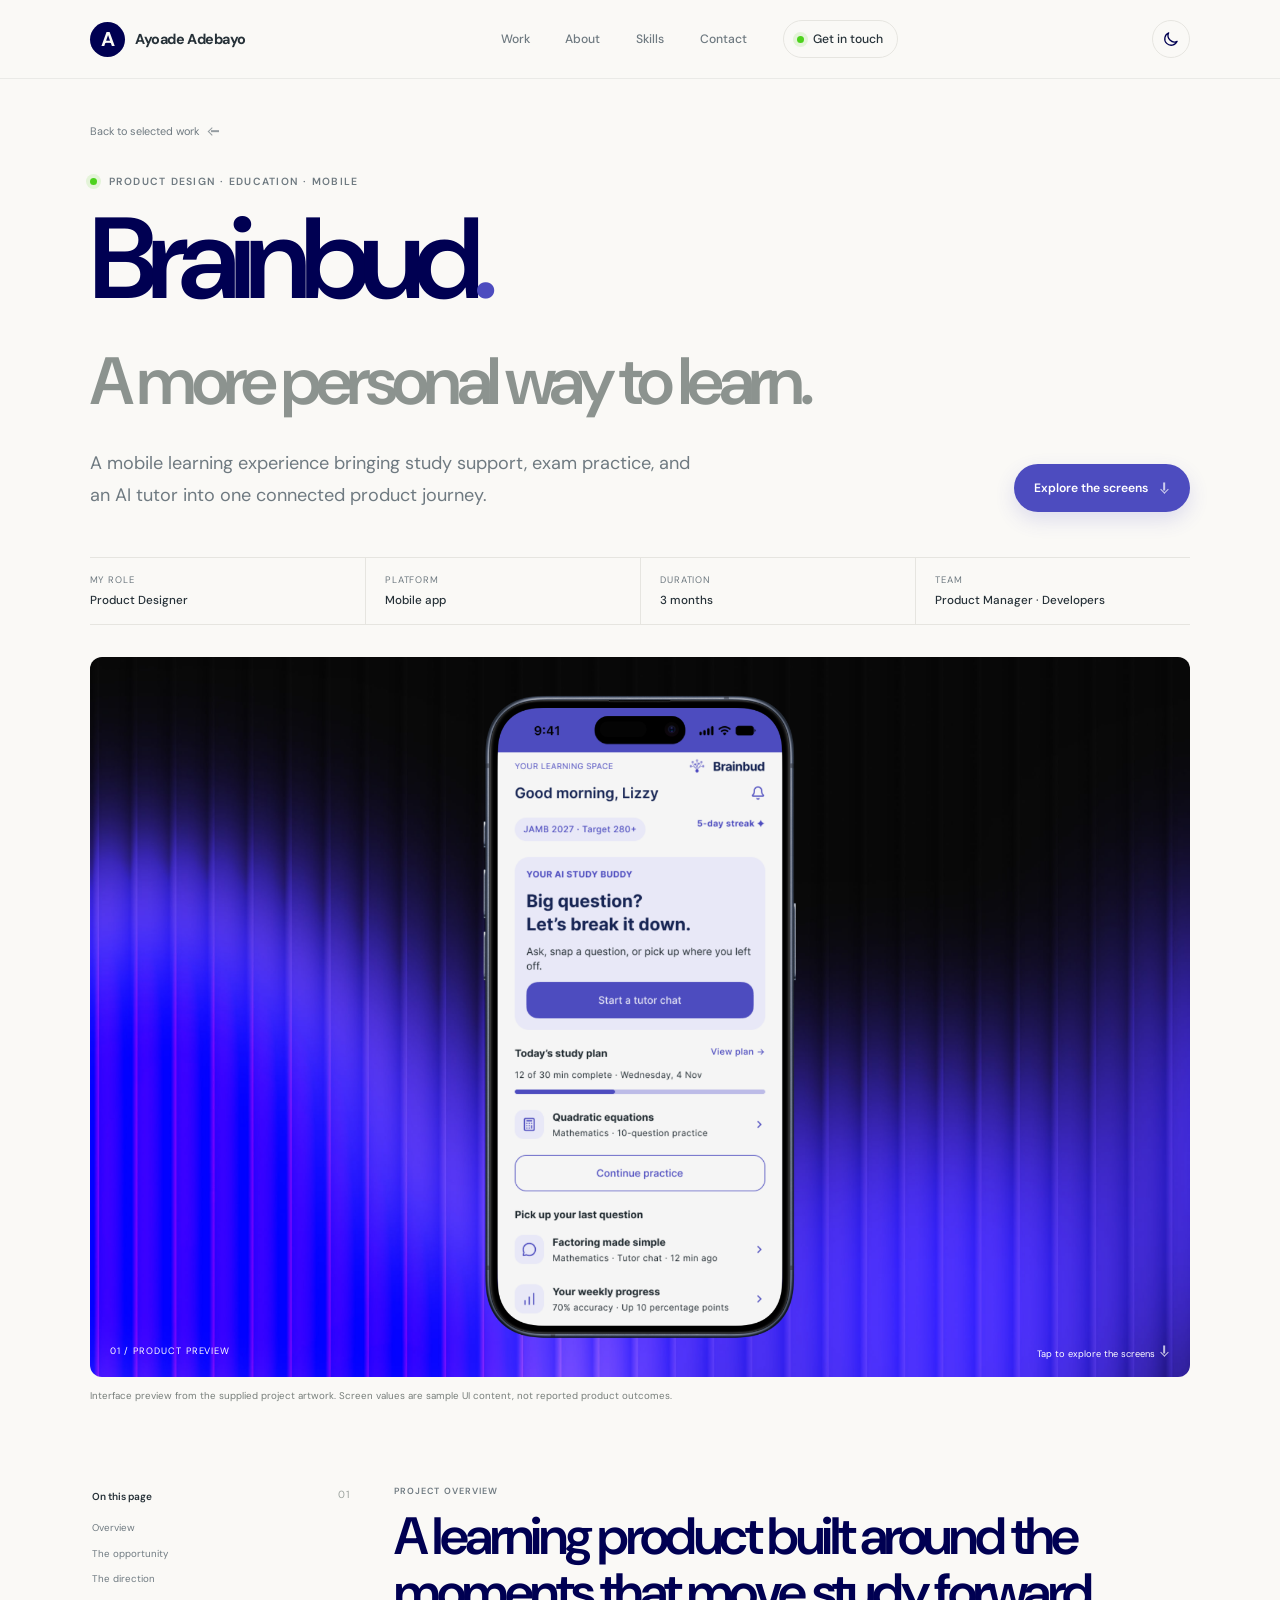
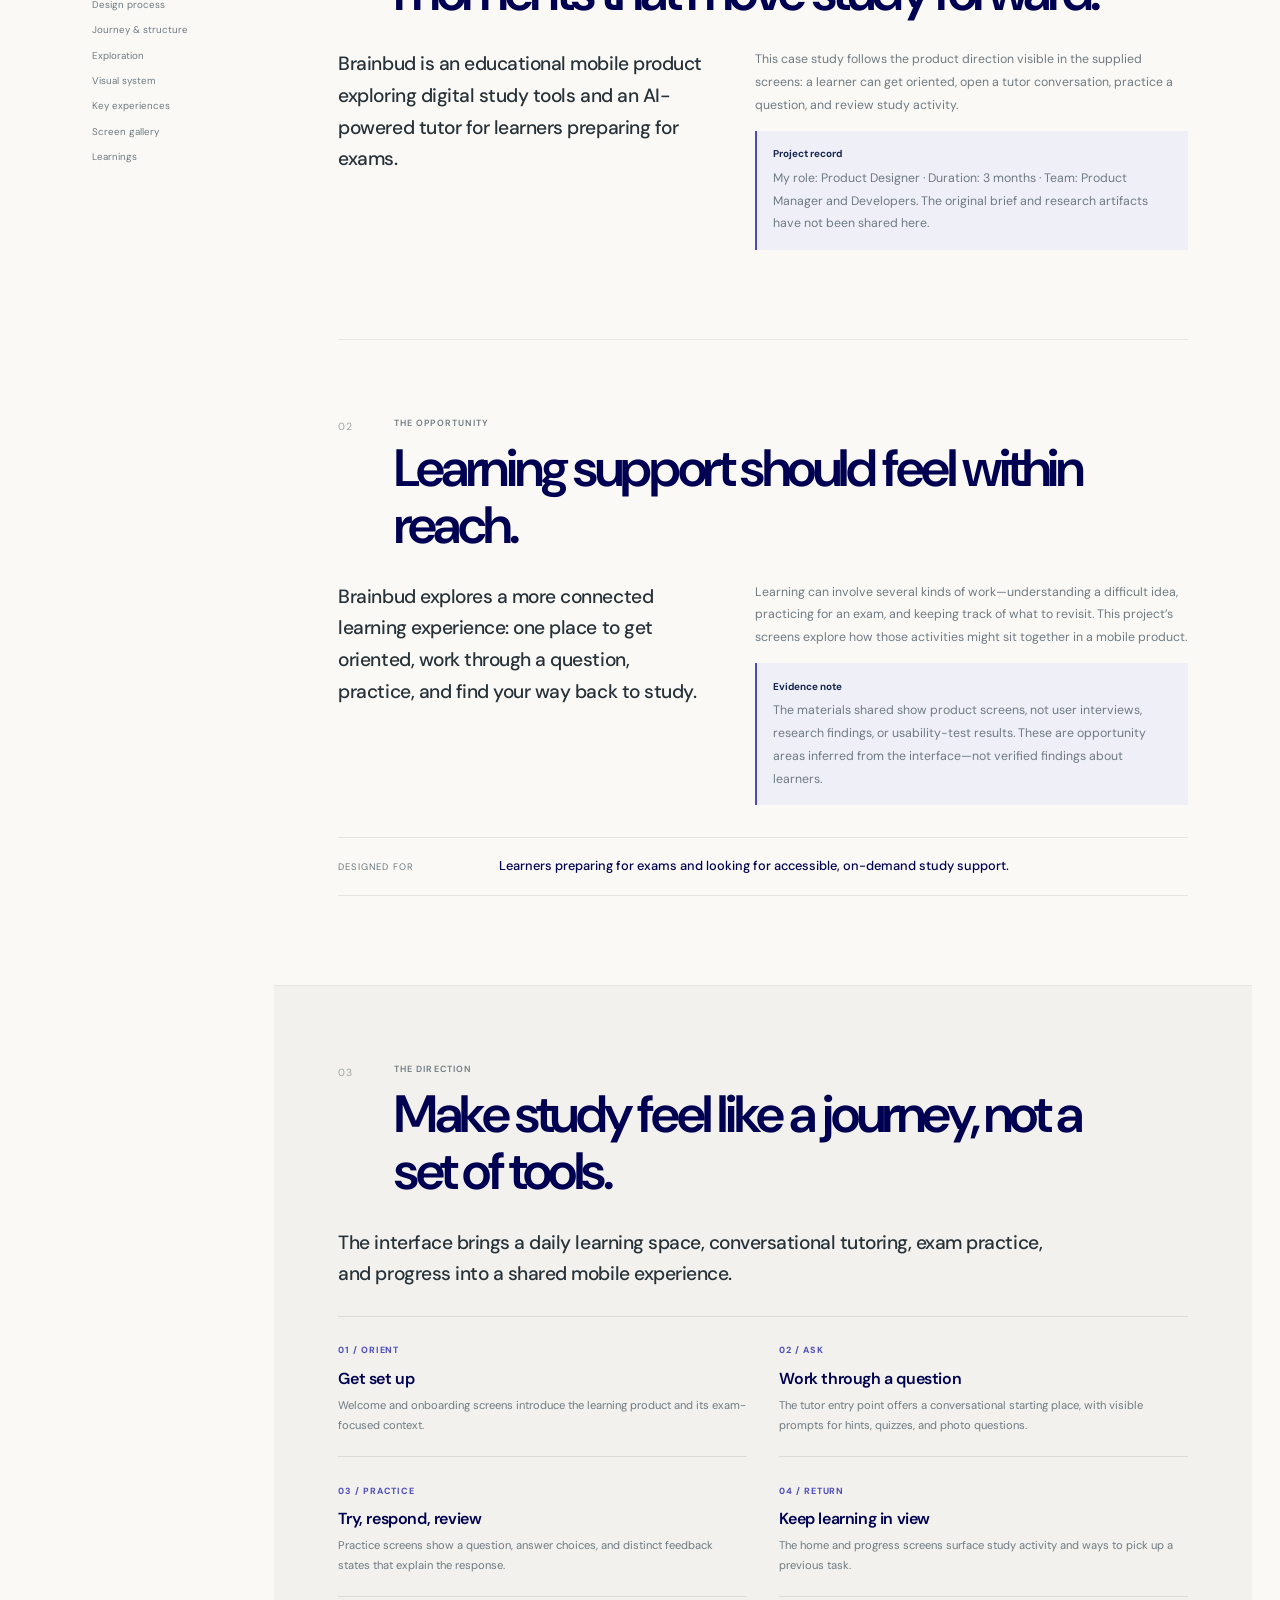
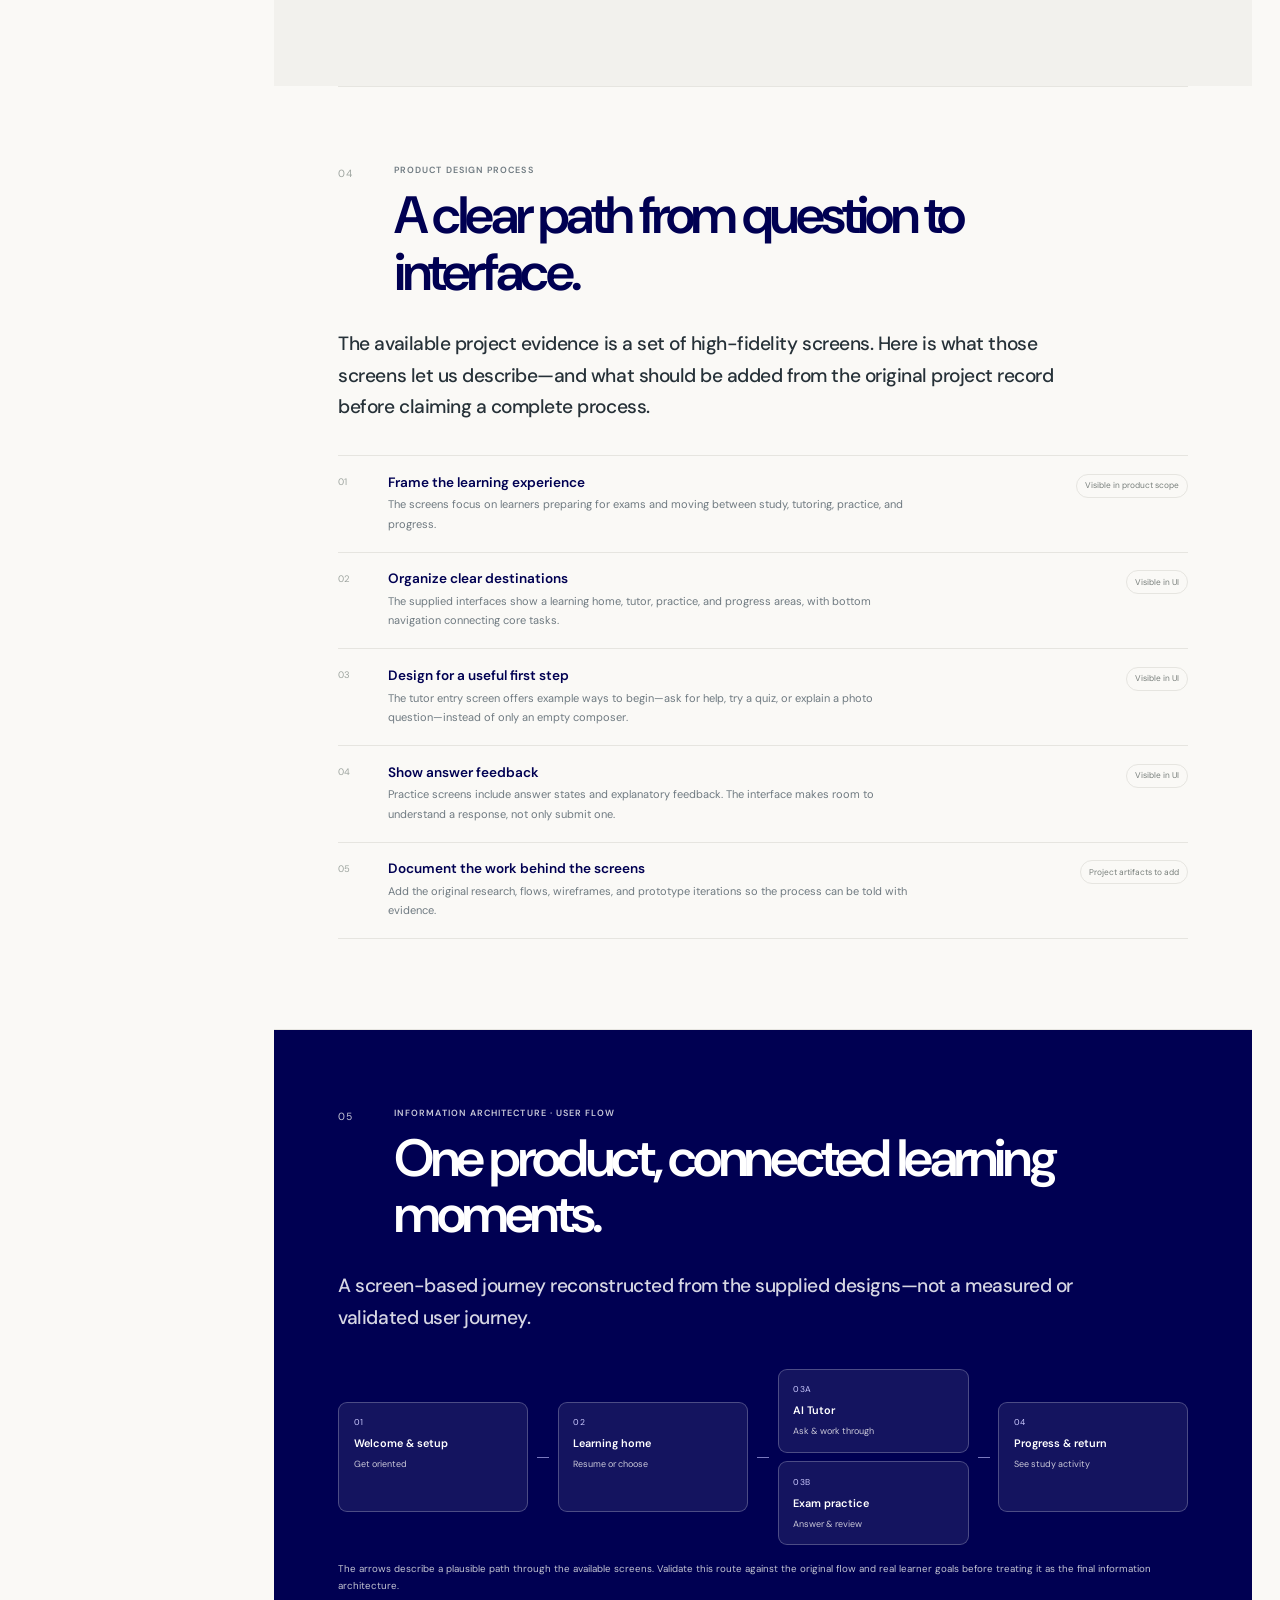
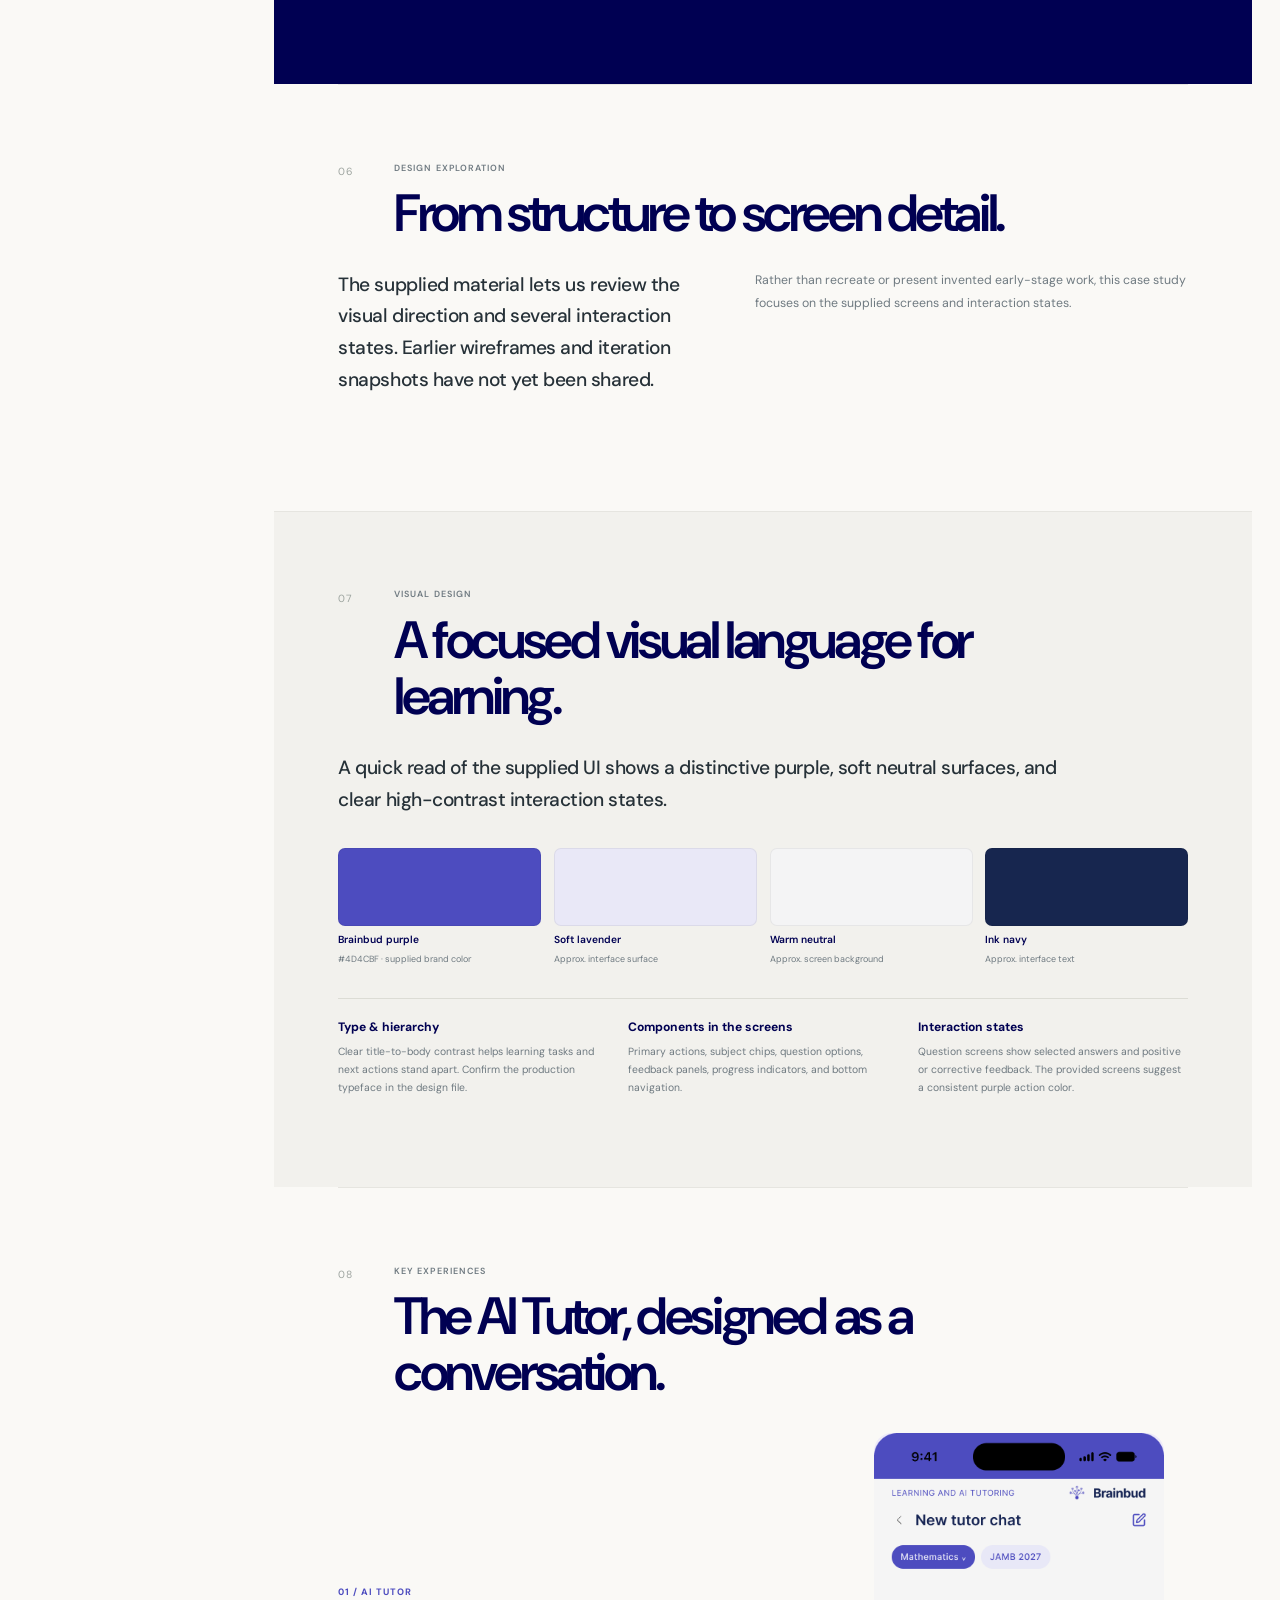
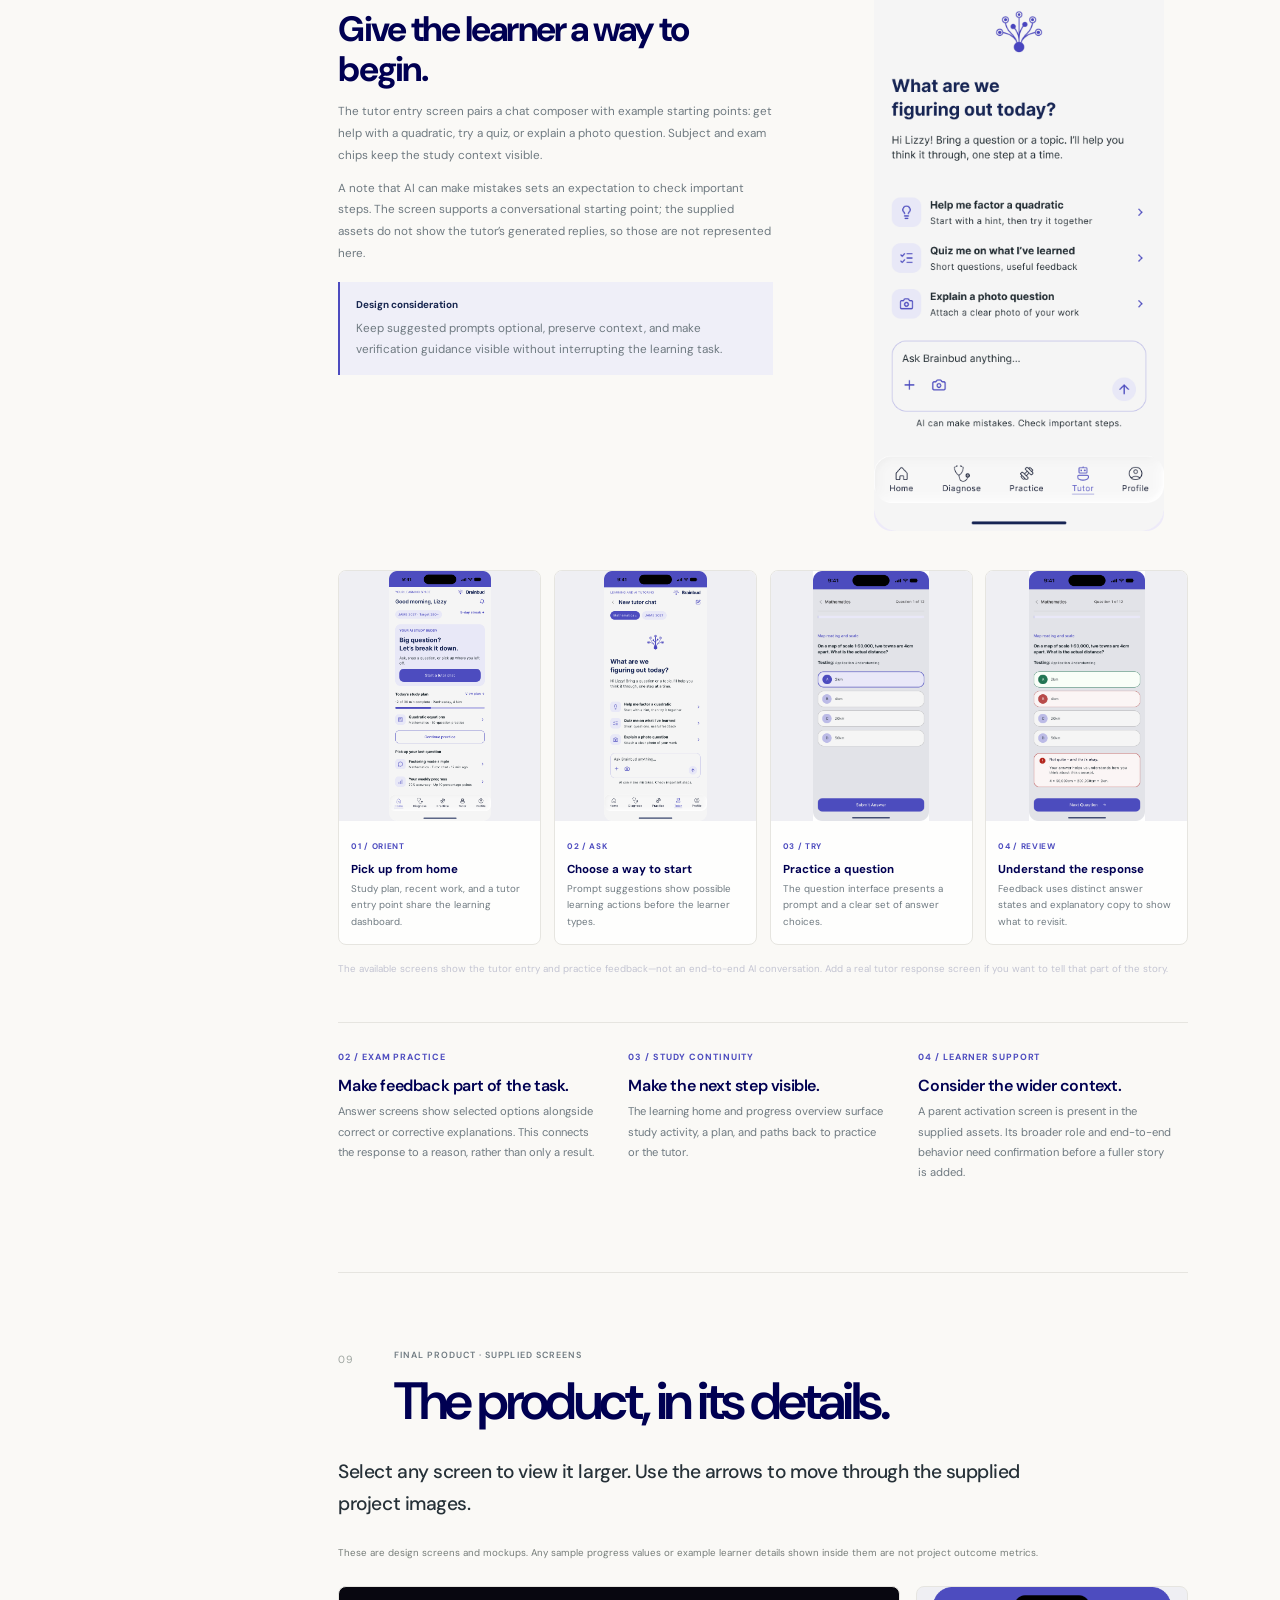
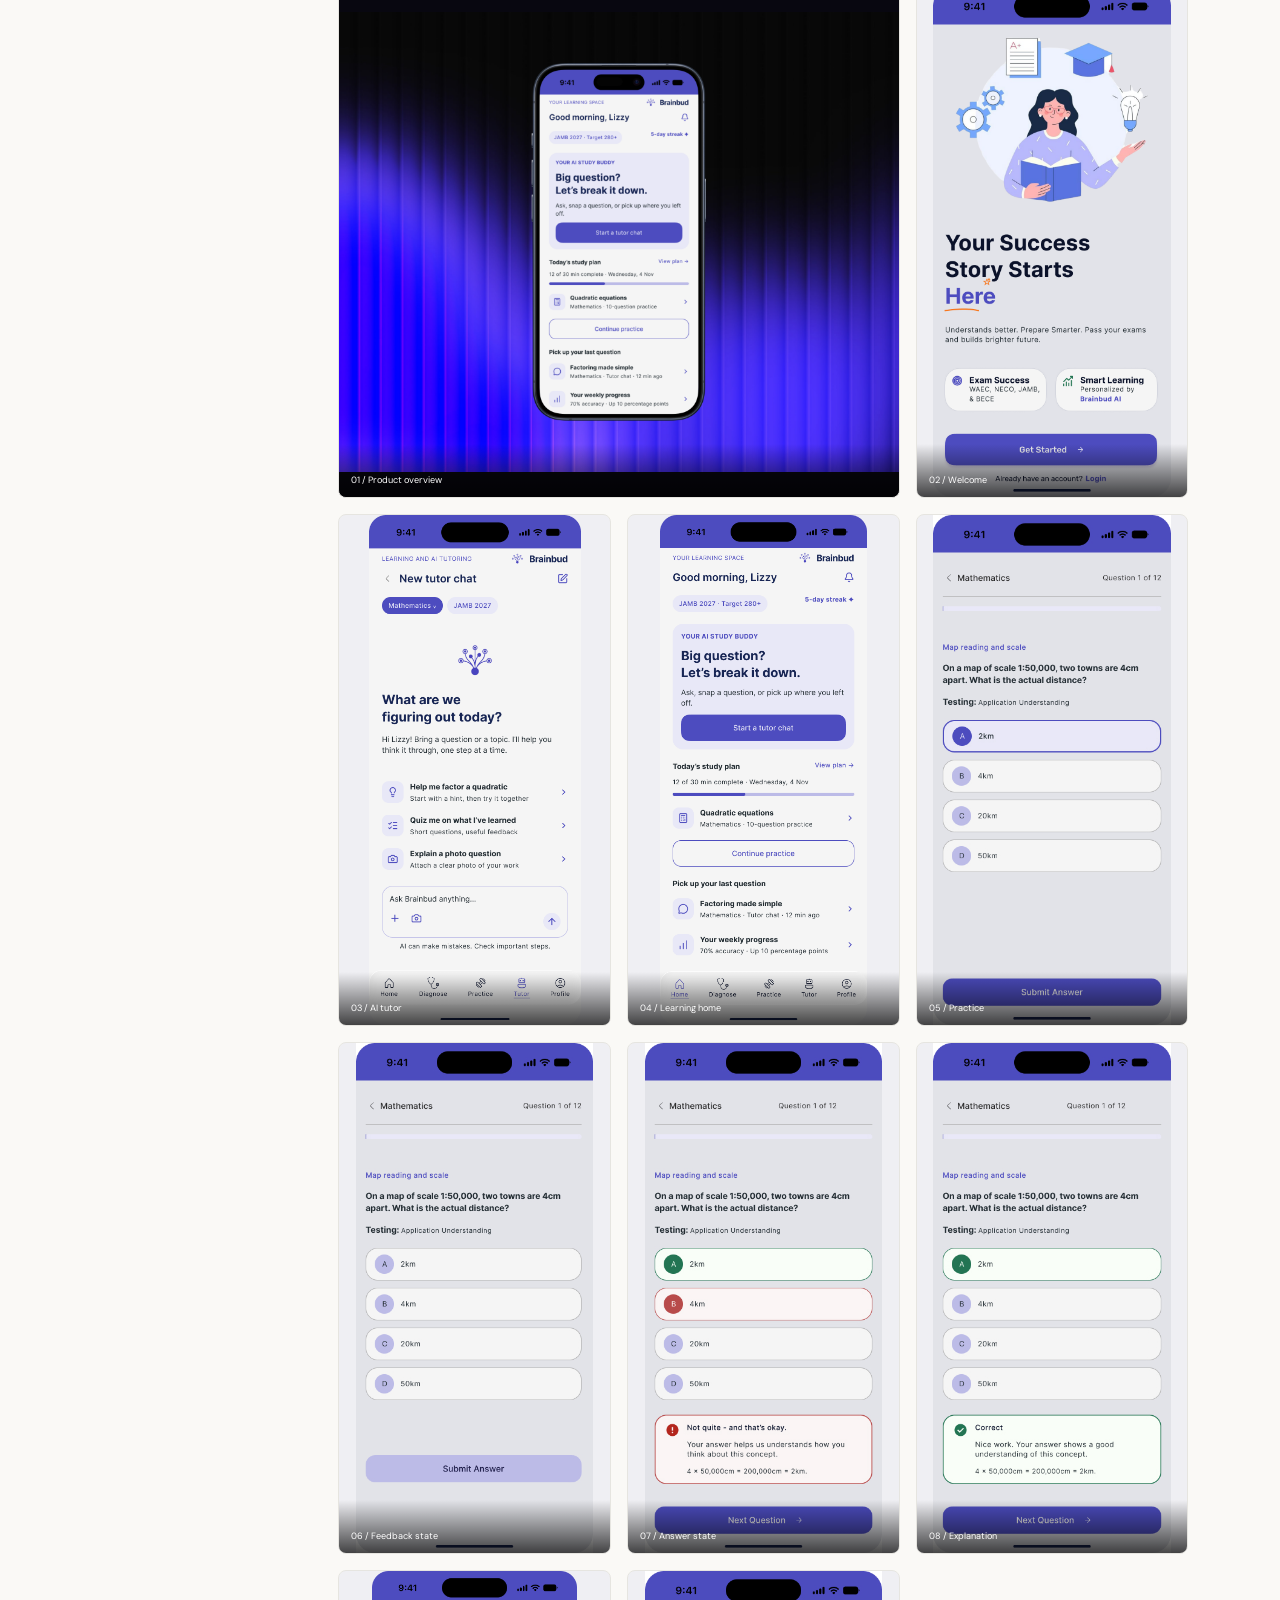
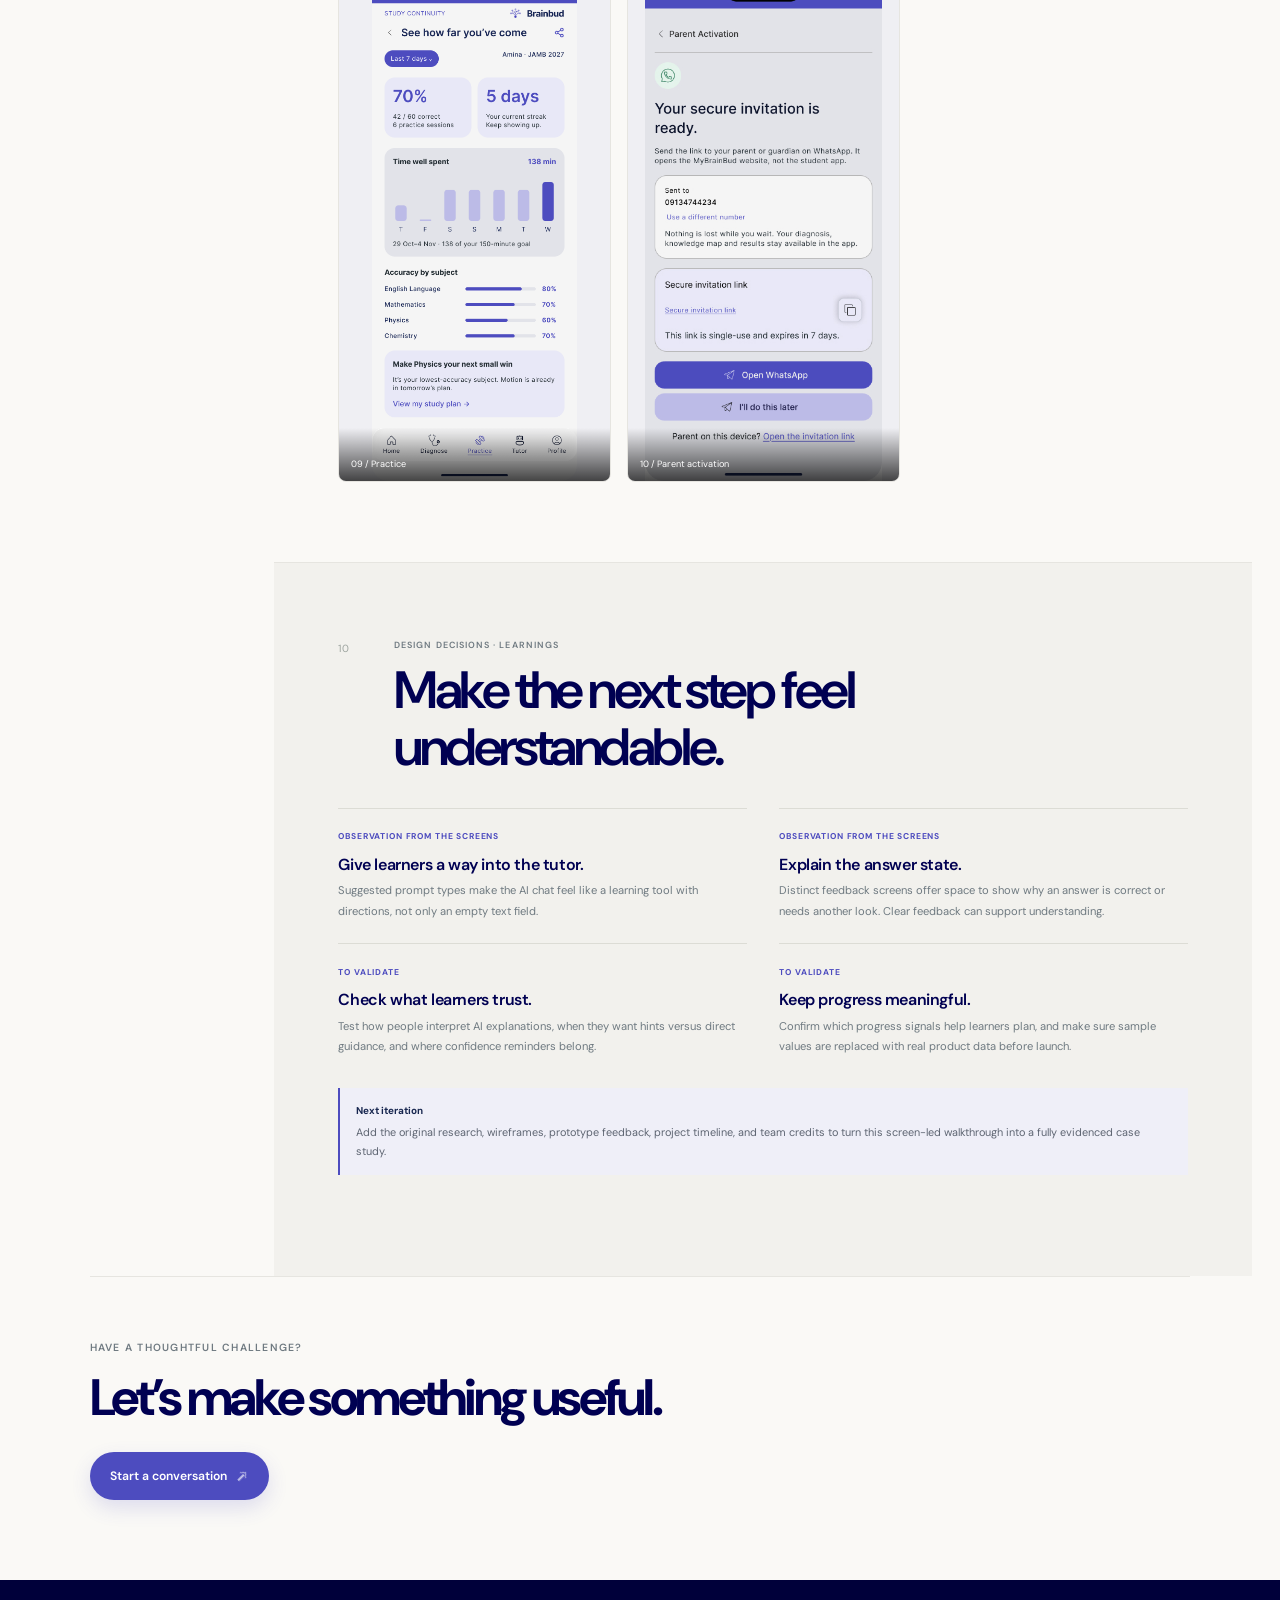
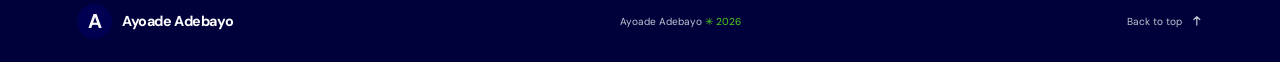
==== commit bfaa1c23: "Remove period from avatar mark Co-authored-by: Copilot <223556219+Copilot@users.noreply.github.com>" ====
--- a/brainbud.html
+++ b/brainbud.html
@@ -16,7 +16,7 @@
     <a class="skip-link" href="#main">Skip to content</a>
     <header class="site-header">
       <nav class="nav-shell" aria-label="Main navigation">
-        <a class="wordmark" href="index.html#home" aria-label="Ayoade Adebayo, home"><span class="wordmark-mark" aria-hidden="true">A.</span><span>Ayoade Adebayo</span></a>
+        <a class="wordmark" href="index.html#home" aria-label="Ayoade Adebayo, home"><span class="wordmark-mark" aria-hidden="true">A</span><span>Ayoade Adebayo</span></a>
         <div class="nav-links" id="primary-nav">
           <a href="index.html#work">Work</a><a href="index.html#about">About</a><a href="index.html#skills">Skills</a><a href="index.html#contact">Contact</a>
           <a class="nav-availability" href="mailto:ayoadeibrahimadebayo@gmail.com"><span></span> Get in touch</a>
@@ -202,7 +202,7 @@
     </dialog>
 
     <footer class="site-footer"><div class="section-shell footer-inner">
-      <a class="wordmark footer-wordmark" href="index.html#home"><span class="wordmark-mark" aria-hidden="true">A.</span><span>Ayoade Adebayo</span></a>
+      <a class="wordmark footer-wordmark" href="index.html#home"><span class="wordmark-mark" aria-hidden="true">A</span><span>Ayoade Adebayo</span></a>
       <p>Ayoade Adebayo <span aria-hidden="true">✳</span> <span id="current-year"></span></p>
       <a href="#case-top" class="back-top">Back to top <svg class="back-top-icon" viewBox="0 0 16 16" fill="none" aria-hidden="true"><path d="M8 13V3m0 0L4.5 6.5M8 3l3.5 3.5" stroke="currentColor" stroke-width="1.4" stroke-linecap="round" stroke-linejoin="round"/></svg></a>
     </div></footer>
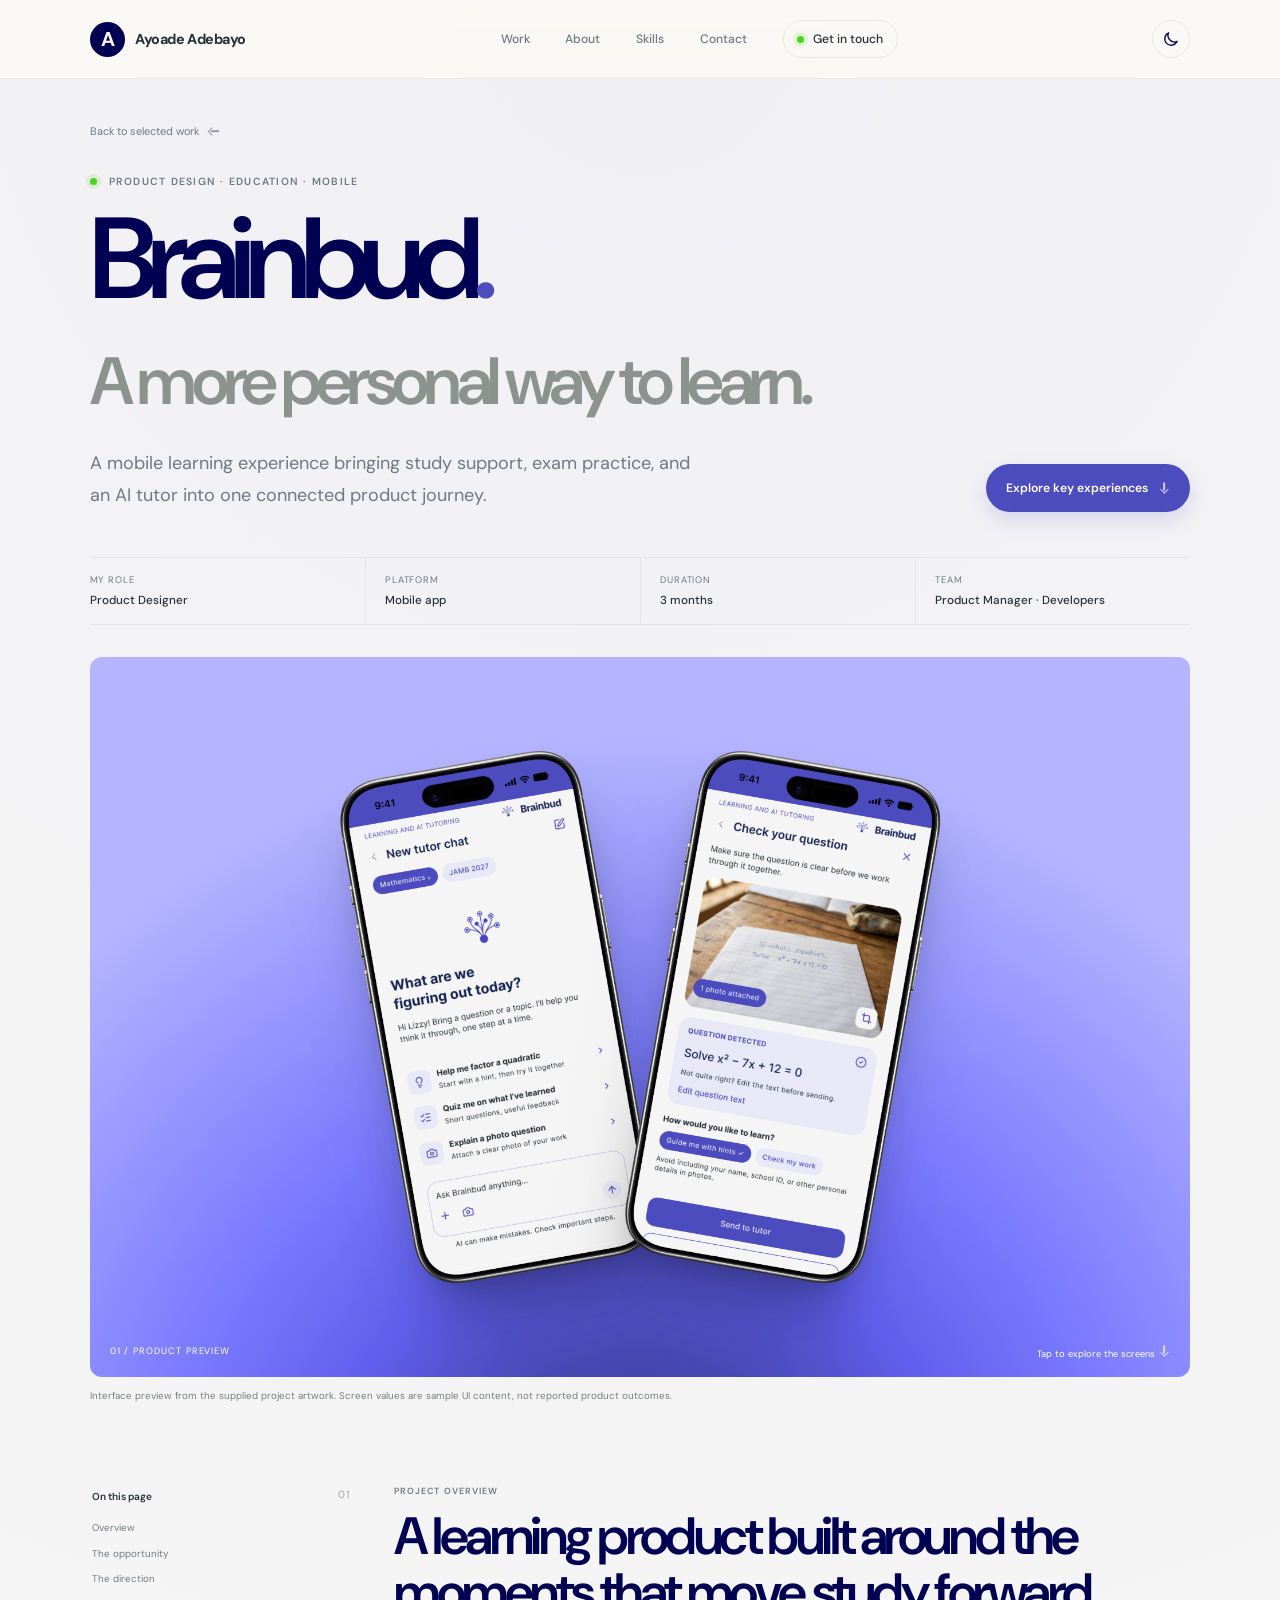
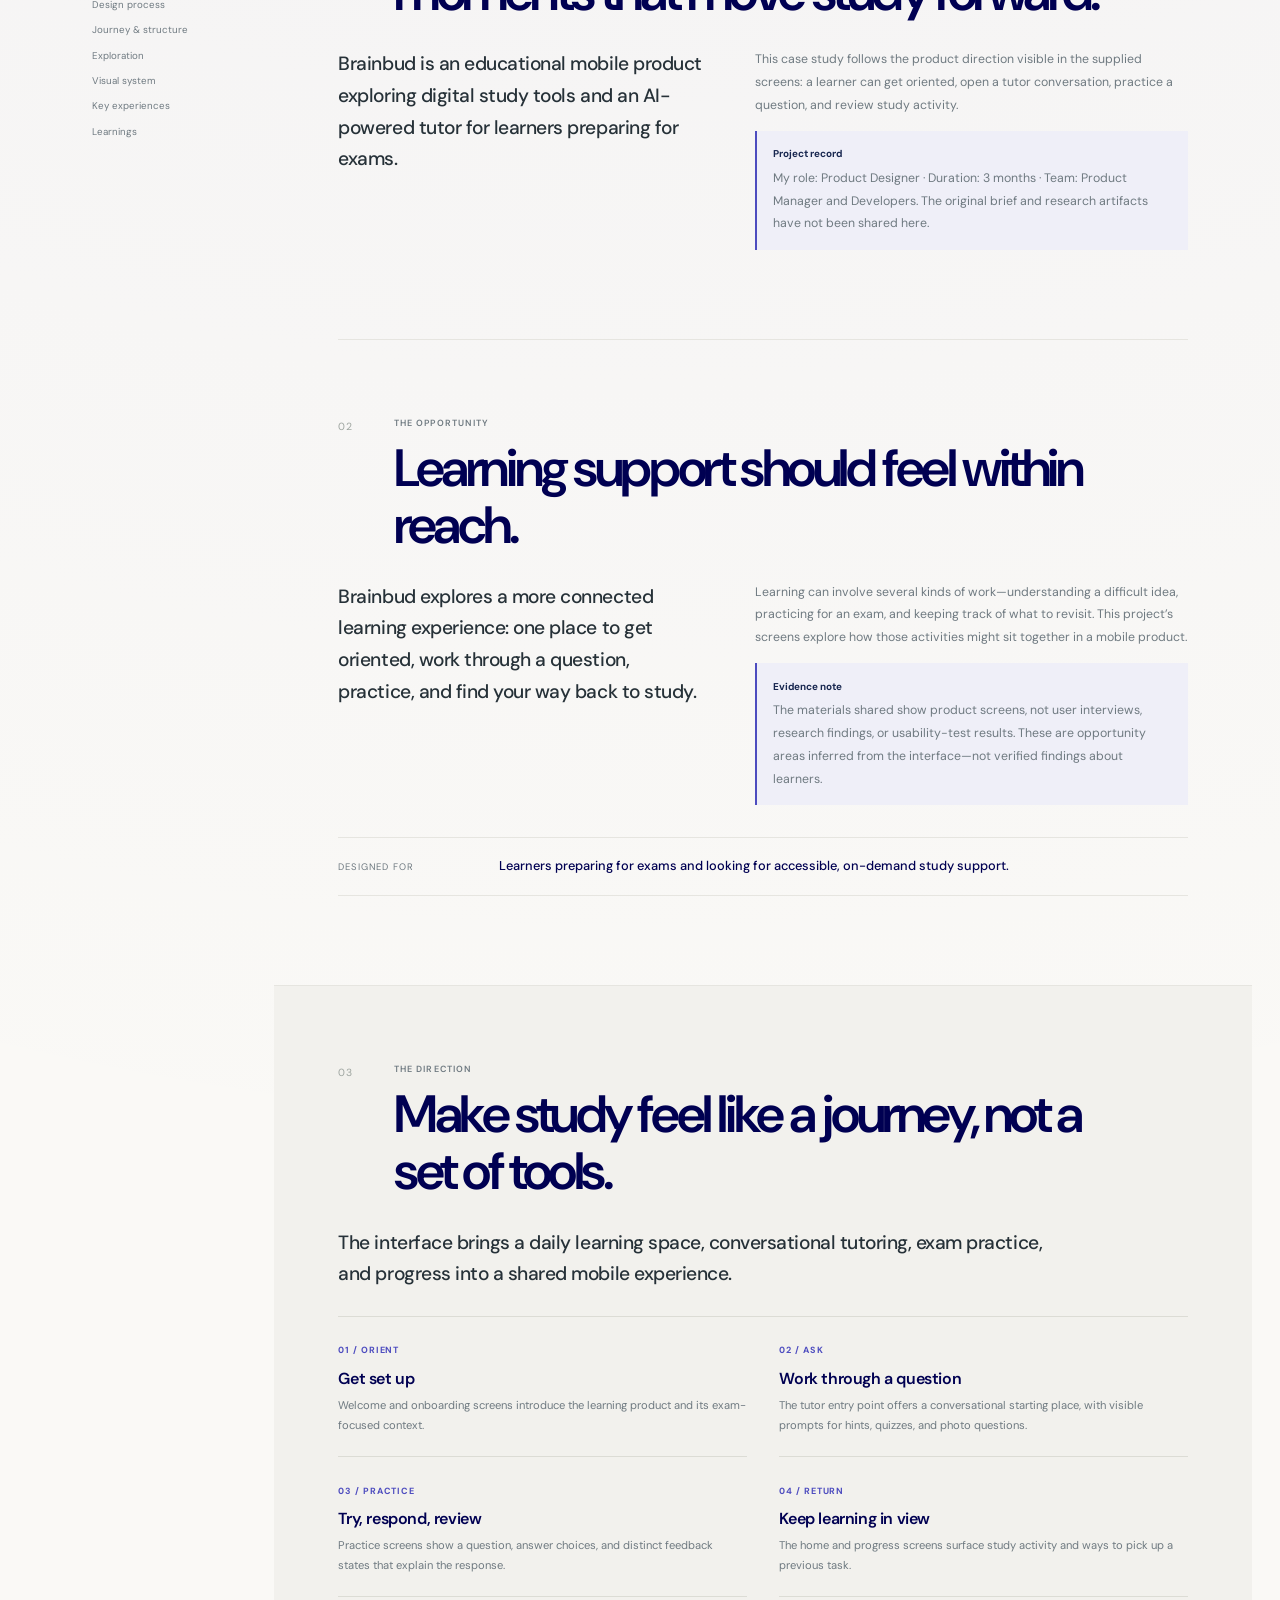
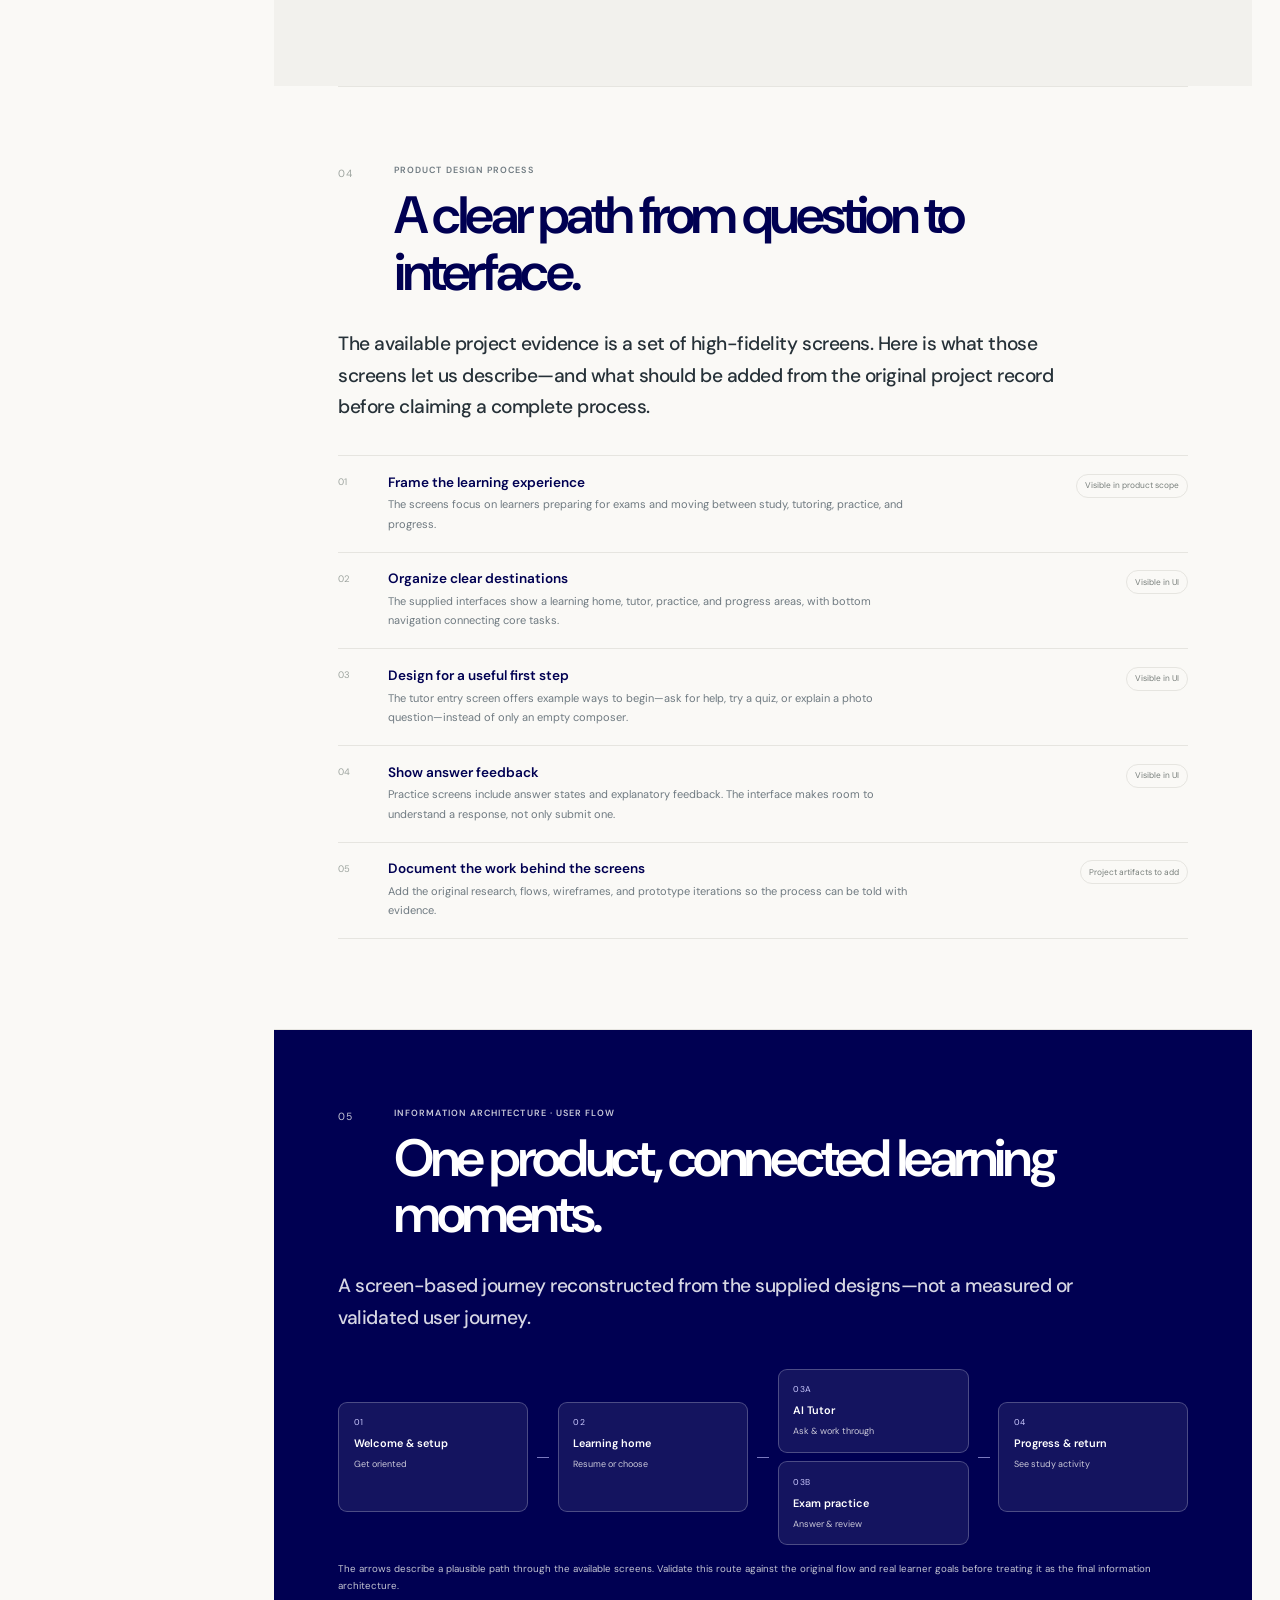
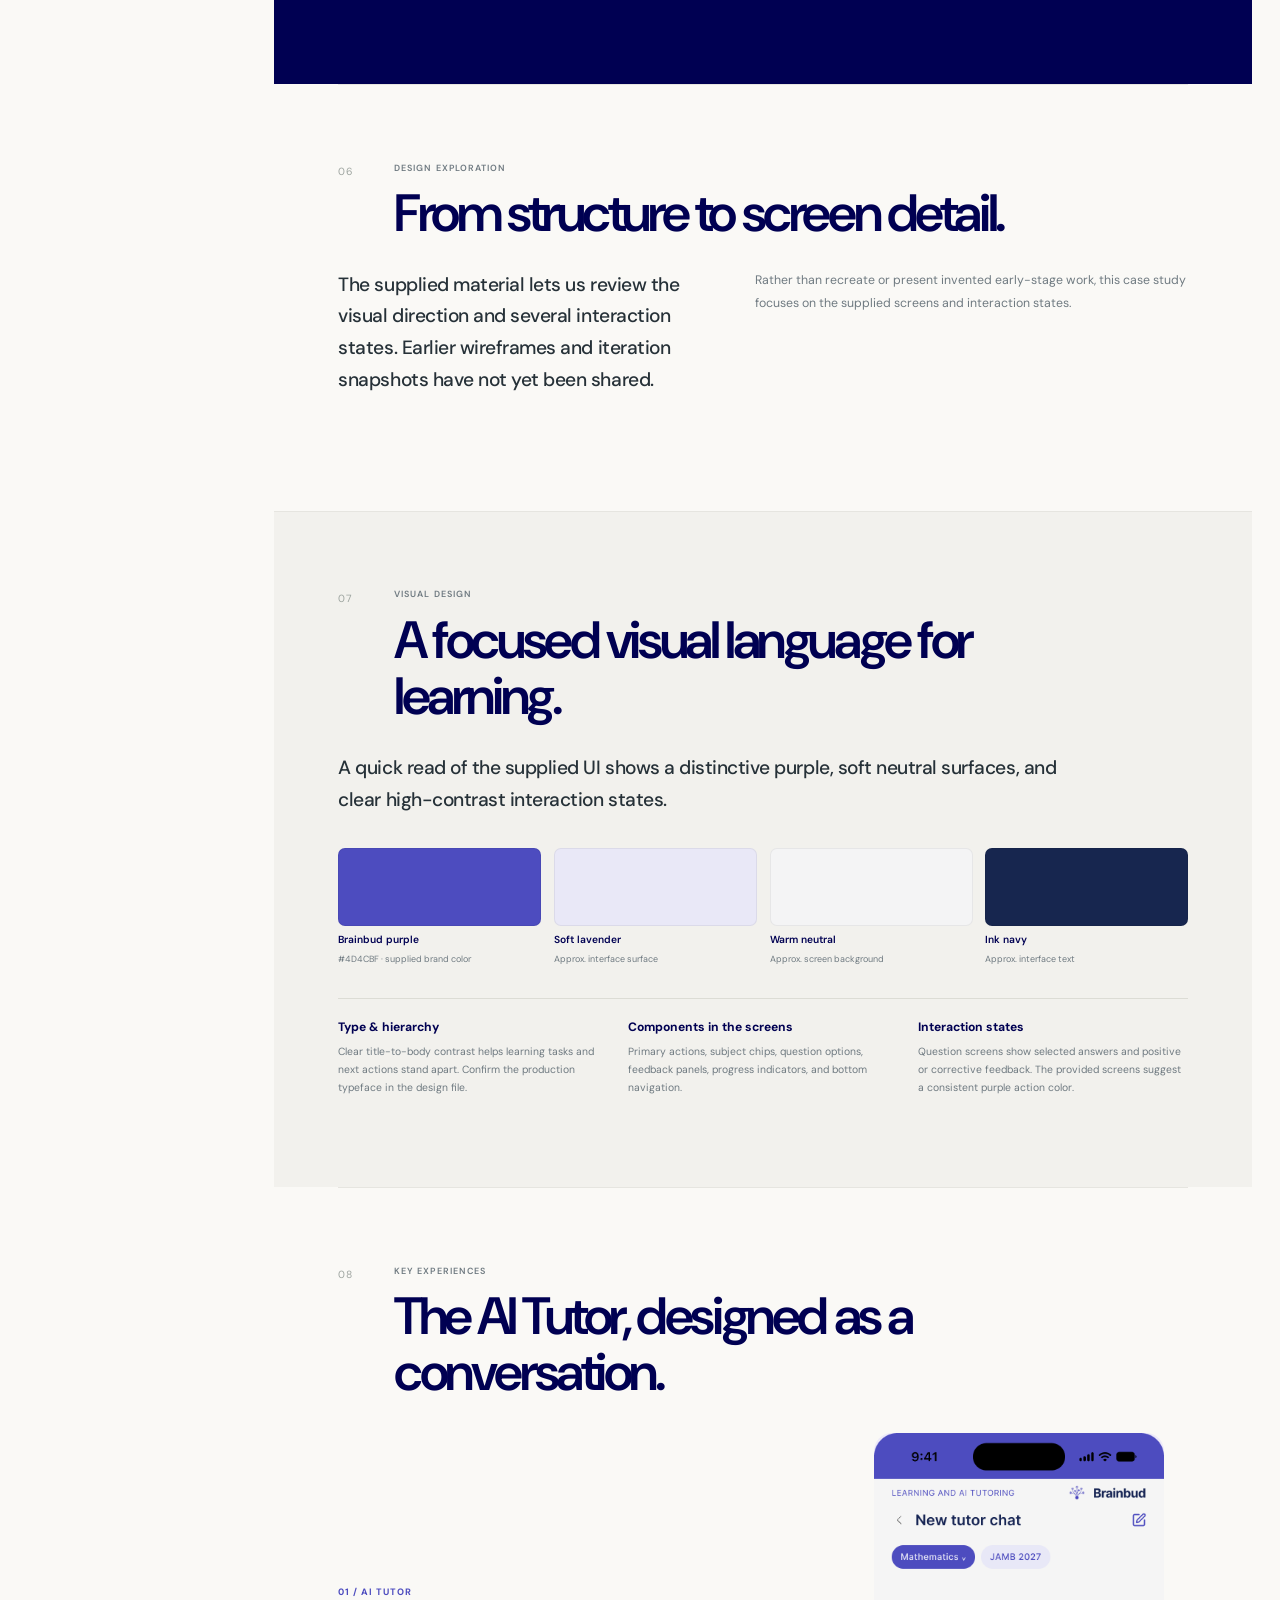
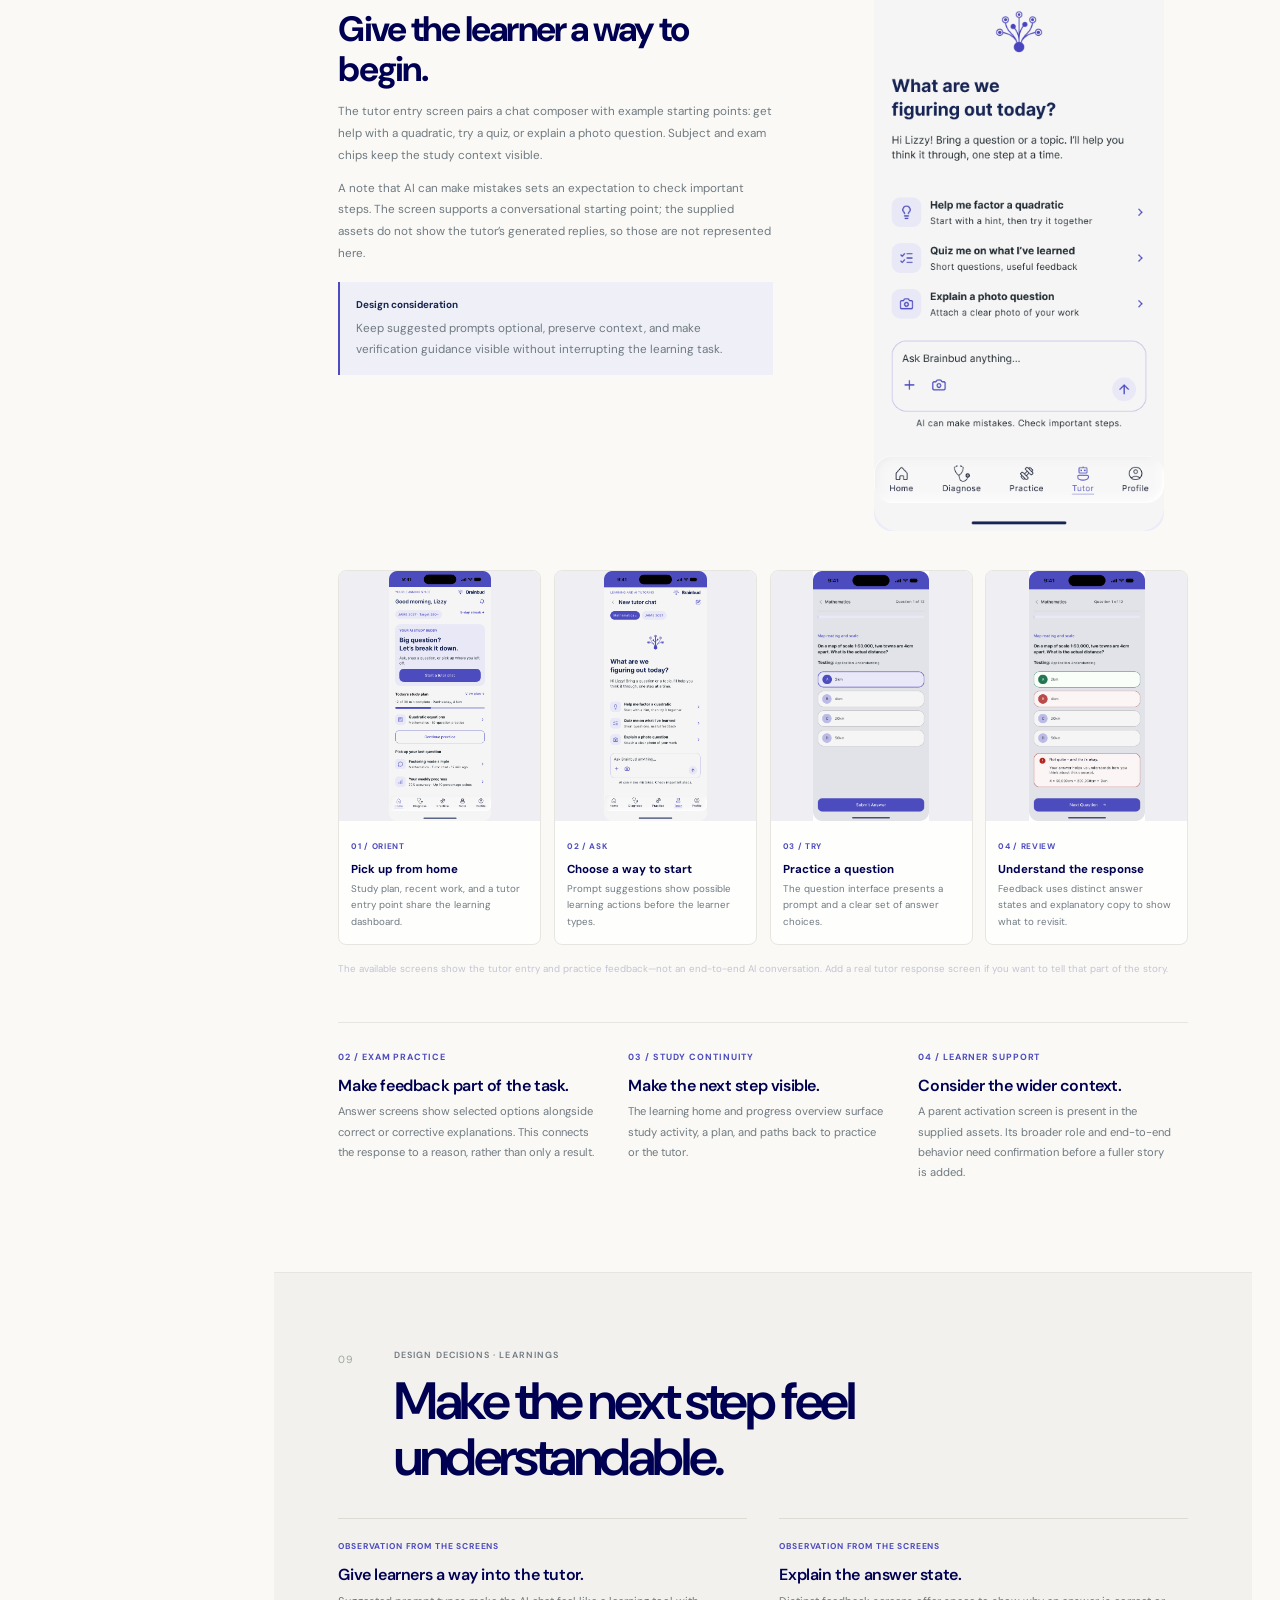
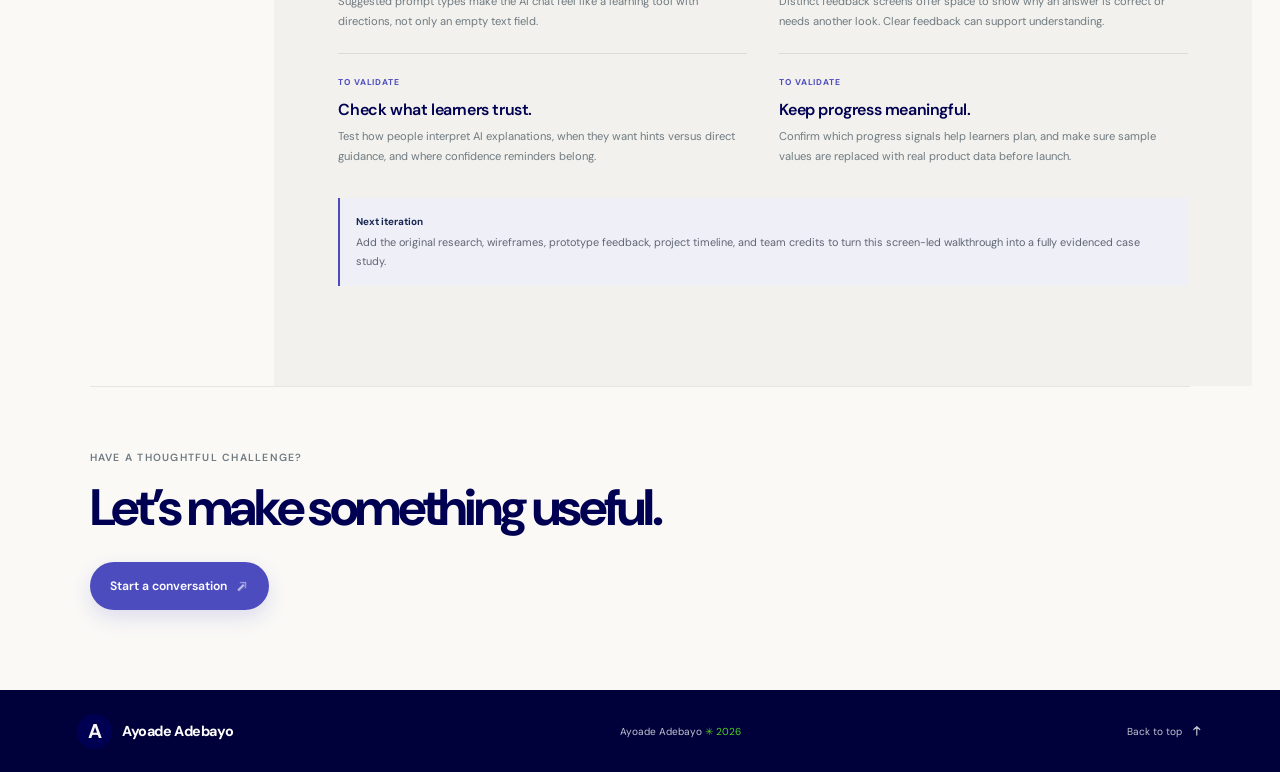
==== commit 9013b2bb: "Add Brainbud portfolio imagery and refine case study Co-authored-by: Copilot <223556219+Copilot@user" ====
--- a/brainbud.html
+++ b/brainbud.html
@@ -40,7 +40,7 @@
         <h1>Brainbud<span class="case-title-period">.</span><br><span>A more personal way to learn.</span></h1>
         <div class="case-intro-row">
           <p class="case-deck">A mobile learning experience bringing study support, exam practice, and an AI tutor into one connected product journey.</p>
-          <a class="button button-primary" href="#screens">Explore the screens <span class="action-mark action-mark--down" aria-hidden="true"></span></a>
+          <a class="button button-primary" href="#features">Explore key experiences <span class="action-mark action-mark--down" aria-hidden="true"></span></a>
         </div>
         <div class="case-meta-grid" aria-label="Project details">
           <div><span>My role</span><strong>Product Designer</strong></div>
@@ -48,8 +48,8 @@
           <div><span>Duration</span><strong>3 months</strong></div>
           <div><span>Team</span><strong>Product Manager · Developers</strong></div>
         </div>
-        <a class="case-hero-art" href="#screens" aria-label="View the Brainbud interface screens below">
-          <img src="61shots_so.png" alt="Brainbud home screen in a smartphone mockup, set against a purple light installation">
+        <a class="case-hero-art" href="#features" aria-label="Explore the Brainbud key experiences below">
+          <img src="251shots_so.png" alt="Brainbud home screen in a smartphone mockup, set against a purple light installation">
           <span class="hero-art-caption">01 / PRODUCT PREVIEW <span>Tap to explore the screens <span class="action-mark action-mark--down" aria-hidden="true"></span></span></span>
         </a>
         <p class="image-disclaimer">Interface preview from the supplied project artwork. Screen values are sample UI content, not reported product outcomes.</p>
@@ -58,7 +58,7 @@
       <div class="case-content-shell">
         <aside class="case-toc" aria-label="On this page">
           <p>On this page</p>
-          <a href="#overview">Overview</a><a href="#problem">The opportunity</a><a href="#solution">The direction</a><a href="#process">Design process</a><a href="#journey">Journey & structure</a><a href="#exploration">Exploration</a><a href="#visual-design">Visual system</a><a href="#features">Key experiences</a><a href="#screens">Screen gallery</a><a href="#learnings">Learnings</a>
+          <a href="#overview">Overview</a><a href="#problem">The opportunity</a><a href="#solution">The direction</a><a href="#process">Design process</a><a href="#journey">Journey & structure</a><a href="#exploration">Exploration</a><a href="#visual-design">Visual system</a><a href="#features">Key experiences</a><a href="#learnings">Learnings</a>
         </aside>
 
         <div class="case-content">
@@ -134,11 +134,11 @@
             <div class="case-section-heading"><span class="case-section-number">08</span><div><p class="eyebrow">Key experiences</p><h2 id="features-title">The AI Tutor, designed as a conversation.</h2></div></div>
             <div class="feature-feature">
               <div class="feature-copy"><p class="case-kicker">01 / AI TUTOR</p><h3>Give the learner a way to begin.</h3><p>The tutor entry screen pairs a chat composer with example starting points: get help with a quadratic, try a quiz, or explain a photo question. Subject and exam chips keep the study context visible.</p><p>A note that AI can make mistakes sets an expectation to check important steps. The screen supports a conversational starting point; the supplied assets do not show the tutor’s generated replies, so those are not represented here.</p><p class="evidence-note"><strong>Design consideration</strong> Keep suggested prompts optional, preserve context, and make verification guidance visible without interrupting the learning task.</p></div>
-              <button class="gallery-trigger feature-screen" type="button" data-gallery-item="2" aria-label="Enlarge Brainbud AI tutor entry screen"><img src="My%20brainBud%20(1)/Learning%20and%20AI%20tutoring%20%C2%B7%20New%20conversation.png" alt="Brainbud AI tutor entry screen with suggested learning prompts"></button>
+              <button class="gallery-trigger feature-screen" type="button" data-gallery-item="0" aria-label="Enlarge Brainbud AI tutor entry screen"><img src="My%20brainBud%20(1)/Learning%20and%20AI%20tutoring%20%C2%B7%20New%20conversation.png" alt="Brainbud AI tutor entry screen with suggested learning prompts"></button>
             </div>
             <div class="tutor-journey" aria-label="Brainbud learning screen sequence">
               <article class="tutor-step">
-                <button class="gallery-trigger tutor-step-image" type="button" data-gallery-item="3" aria-label="Enlarge Brainbud learning home screen"><img src="My%20brainBud%20(1)/Learning%20and%20AI%20tutoring.png" alt="Learning home with tutor entry, study plan, practice, and recent activity"><span>View screen <span class="action-mark action-mark--right" aria-hidden="true"></span></span></button>
+                <button class="gallery-trigger tutor-step-image" type="button" data-gallery-item="1" aria-label="Enlarge Brainbud learning home screen"><img src="My%20brainBud%20(1)/Learning%20and%20AI%20tutoring.png" alt="Learning home with tutor entry, study plan, practice, and recent activity"><span>View screen <span class="action-mark action-mark--right" aria-hidden="true"></span></span></button>
                 <div><span>01 / ORIENT</span><h4>Pick up from home</h4><p>Study plan, recent work, and a tutor entry point share the learning dashboard.</p></div>
               </article>
               <article class="tutor-step">
@@ -146,11 +146,11 @@
                 <div><span>02 / ASK</span><h4>Choose a way to start</h4><p>Prompt suggestions show possible learning actions before the learner types.</p></div>
               </article>
               <article class="tutor-step">
-                <button class="gallery-trigger tutor-step-image" type="button" data-gallery-item="4" aria-label="Enlarge Brainbud practice question screen"><img src="My%20brainBud%20(1)/Questions.jpg" alt="Practice question with multiple-choice answers"><span>View screen <span class="action-mark action-mark--right" aria-hidden="true"></span></span></button>
+                <button class="gallery-trigger tutor-step-image" type="button" data-gallery-item="3" aria-label="Enlarge Brainbud practice question screen"><img src="My%20brainBud%20(1)/Questions.jpg" alt="Practice question with multiple-choice answers"><span>View screen <span class="action-mark action-mark--right" aria-hidden="true"></span></span></button>
                 <div><span>03 / TRY</span><h4>Practice a question</h4><p>The question interface presents a prompt and a clear set of answer choices.</p></div>
               </article>
               <article class="tutor-step">
-                <button class="gallery-trigger tutor-step-image" type="button" data-gallery-item="6" aria-label="Enlarge Brainbud answer feedback screen"><img src="My%20brainBud%20(1)/Question-1.jpg" alt="Answer feedback screen with a corrective explanation"><span>View screen <span class="action-mark action-mark--right" aria-hidden="true"></span></span></button>
+                <button class="gallery-trigger tutor-step-image" type="button" data-gallery-item="4" aria-label="Enlarge Brainbud answer feedback screen"><img src="My%20brainBud%20(1)/Question-1.jpg" alt="Answer feedback screen with a corrective explanation"><span>View screen <span class="action-mark action-mark--right" aria-hidden="true"></span></span></button>
                 <div><span>04 / REVIEW</span><h4>Understand the response</h4><p>Feedback uses distinct answer states and explanatory copy to show what to revisit.</p></div>
               </article>
             </div>
@@ -162,26 +162,8 @@
             </div>
           </section>
 
-          <section class="case-section case-screens" id="screens" aria-labelledby="screens-title">
-            <div class="case-section-heading"><span class="case-section-number">09</span><div><p class="eyebrow">Final product · Supplied screens</p><h2 id="screens-title">The product, in its details.</h2></div></div>
-            <p class="case-lead">Select any screen to view it larger. Use the arrows to move through the supplied project images.</p>
-            <p class="image-disclaimer">These are design screens and mockups. Any sample progress values or example learner details shown inside them are not project outcome metrics.</p>
-            <div class="screen-gallery" id="screen-gallery">
-              <button class="gallery-trigger gallery-tile gallery-wide" type="button" data-gallery-item="0" aria-label="Enlarge Brainbud product mockup"><img src="61shots_so.png" alt="Brainbud learning dashboard shown in a smartphone mockup"><span>01 / Product overview</span></button>
-              <button class="gallery-trigger gallery-tile" type="button" data-gallery-item="1" aria-label="Enlarge welcome screen"><img src="My%20brainBud%20(1)/Welcome.png" alt="Welcome screen introducing Brainbud learning"><span>02 / Welcome</span></button>
-              <button class="gallery-trigger gallery-tile" type="button" data-gallery-item="2" aria-label="Enlarge AI tutor screen"><img src="My%20brainBud%20(1)/Learning%20and%20AI%20tutoring%20%C2%B7%20New%20conversation.png" alt="AI tutor conversation start screen"><span>03 / AI tutor</span></button>
-              <button class="gallery-trigger gallery-tile" type="button" data-gallery-item="3" aria-label="Enlarge learning home screen"><img src="My%20brainBud%20(1)/Learning%20and%20AI%20tutoring.png" alt="Learning home screen with study plan and recent activity"><span>04 / Learning home</span></button>
-              <button class="gallery-trigger gallery-tile" type="button" data-gallery-item="4" aria-label="Enlarge exam question screen"><img src="My%20brainBud%20(1)/Questions.jpg" alt="Exam practice question with answer options"><span>05 / Practice</span></button>
-              <button class="gallery-trigger gallery-tile" type="button" data-gallery-item="5" aria-label="Enlarge question feedback screen"><img src="My%20brainBud%20(1)/Question.jpg" alt="Exam answer feedback screen with a corrective explanation"><span>06 / Feedback state</span></button>
-              <button class="gallery-trigger gallery-tile" type="button" data-gallery-item="6" aria-label="Enlarge answer state screen"><img src="My%20brainBud%20(1)/Question-1.jpg" alt="Exam answer screen showing a response state"><span>07 / Answer state</span></button>
-              <button class="gallery-trigger gallery-tile" type="button" data-gallery-item="7" aria-label="Enlarge correct answer screen"><img src="My%20brainBud%20(1)/Questin.jpg" alt="Exam question screen with a correct-answer explanation"><span>08 / Explanation</span></button>
-              <button class="gallery-trigger gallery-tile" type="button" data-gallery-item="8" aria-label="Enlarge practice screen"><img src="My%20brainBud%20(1)/Practice.png" alt="Brainbud practice screen"><span>09 / Practice</span></button>
-              <button class="gallery-trigger gallery-tile" type="button" data-gallery-item="9" aria-label="Enlarge parent activation screen"><img src="My%20brainBud%20(1)/parent%20activation.jpg" alt="Parent activation screen with a secure invitation flow"><span>10 / Parent activation</span></button>
-            </div>
-          </section>
-
           <section class="case-section case-section-tint" id="learnings" aria-labelledby="learnings-title">
-            <div class="case-section-heading"><span class="case-section-number">10</span><div><p class="eyebrow">Design decisions · Learnings</p><h2 id="learnings-title">Make the next step feel understandable.</h2></div></div>
+            <div class="case-section-heading"><span class="case-section-number">09</span><div><p class="eyebrow">Design decisions · Learnings</p><h2 id="learnings-title">Make the next step feel understandable.</h2></div></div>
             <div class="learning-grid">
               <article><span>OBSERVATION FROM THE SCREENS</span><h3>Give learners a way into the tutor.</h3><p>Suggested prompt types make the AI chat feel like a learning tool with directions, not only an empty text field.</p></article>
               <article><span>OBSERVATION FROM THE SCREENS</span><h3>Explain the answer state.</h3><p>Distinct feedback screens offer space to show why an answer is correct or needs another look. Clear feedback can support understanding.</p></article>
--- a/styles.css
+++ b/styles.css
@@ -82,12 +82,24 @@
 .section-heading h2, .skills-heading h2 { margin: 0; color: var(--color-primary); font-size: clamp(2.4rem, 5vw, 4.35rem); font-weight: 600; letter-spacing: -.07em; line-height: 1.08; }
 .section-heading h2 span, .skills-heading h2 span { color: #969d9a; }
 
+body { background: radial-gradient(circle at top, rgba(77,76,191,.06), transparent 32%), var(--color-background); }
+
 .work-section { background: var(--color-surface-soft); }
 .work-heading, .skills-heading { display: flex; align-items: end; justify-content: space-between; gap: 2rem; margin-bottom: 3rem; }
 .work-heading > p, .skills-heading > p { max-width: 290px; margin: 0 0 .35rem; color: var(--color-muted); font-size: .8rem; line-height: 1.75; }
 .project-grid { display: grid; gap: 2rem; }
-.project-card { display: grid; grid-template-columns: minmax(0,1.15fr) minmax(0,.85fr); align-items: center; gap: clamp(2rem,6vw,6rem); min-width: 0; padding: clamp(1rem,3vw,2rem); border: 1px solid var(--color-line); border-radius: 18px; background: var(--color-surface); box-shadow: 0 18px 55px rgba(0,0,82,.045); }
+.mini-projects { display: grid; grid-template-columns: repeat(2, minmax(0, 1fr)); gap: 1rem; }
+.project-card { display: grid; grid-template-columns: minmax(0,1.15fr) minmax(0,.85fr); align-items: center; gap: clamp(2rem,6vw,6rem); min-width: 0; padding: clamp(1rem,3vw,2rem); border: 1px solid var(--color-line); border-radius: 18px; background: var(--color-surface); box-shadow: 0 18px 55px rgba(0,0,82,.045); transition: transform .2s ease, box-shadow .2s ease; }
+.project-card:hover { transform: translateY(-3px); box-shadow: 0 22px 64px rgba(0,0,82,.08); }
+.project-card-mini { grid-template-columns: 1fr; gap: 1rem; padding: 1rem; }
+.project-card-mini .project-story { padding: 0; }
+.project-card-mini h3 { margin-top: .75rem; font-size: clamp(1.5rem,3vw,2.1rem); }
+.project-card-mini .project-summary { font-size: .76rem; }
+.project-card-mini .project-actions { margin-top: 1rem; }
 .project-image-link { position: relative; display: block; min-width: 0; aspect-ratio: 1.38; overflow: hidden; border-radius: 12px; background: #07060e; isolation: isolate; }
+.project-image-link-mini { aspect-ratio: 1.2; }
+.project-image-link-mini.project-image-link-screenshot { aspect-ratio: 1.2; background: #0b1028; }
+.project-image-link-mini.project-image-link-screenshot img { object-fit: contain; }
 .project-image-link img { width: 100%; height: 100%; object-fit: cover; transition: transform .55s cubic-bezier(.2,.8,.2,1), filter .35s ease; }
 .project-image-overlay { position: absolute; inset: auto 0 0; display: flex; align-items: center; justify-content: space-between; gap: .75rem; padding: 3.5rem 1.15rem 1.15rem; background: linear-gradient(transparent,rgba(0,0,30,.82)); color: #fff; font-size: .74rem; font-weight: 600; opacity: 0; transform: translateY(8px); transition: opacity .25s ease, transform .25s ease; }
 .project-image-icon { color: var(--color-accent); }
@@ -279,14 +291,6 @@
 .tutor-step h4 { margin: .45rem 0 .3rem; color: var(--color-primary); font-size: .72rem; }
 .tutor-step p { margin: 0; color: var(--color-muted); font-size: .61rem; line-height: 1.65; }
 .tutor-evidence-note { margin-top: 1rem; }
-.case-screens { padding-bottom: 5rem; }
-.screen-gallery { display: grid; grid-template-columns: repeat(3,minmax(0,1fr)); gap: 1rem; margin-top: 1.5rem; }
-.gallery-tile { min-width: 0; border: 1px solid var(--color-line); border-radius: 8px; background: #efeff3; }
-.gallery-tile img { width: 100%; height: 100%; max-height: 510px; object-fit: contain; transition: transform .4s ease; }
-.gallery-tile:hover img { transform: scale(1.025); }
-.gallery-tile > span { position: absolute; right: 0; bottom: 0; left: 0; padding: 1.9rem .75rem .65rem; background: linear-gradient(transparent,rgba(0,0,0,.72)); color: #fff; font-size: .57rem; }
-.gallery-wide { grid-column: span 2; background: #080710; }
-.gallery-wide img { max-height: 460px; object-fit: cover; }
 .learning-grid { display: grid; grid-template-columns: repeat(2,minmax(0,1fr)); gap: 1.4rem 2rem; margin-top: 2rem; }
 .learning-grid article { padding-top: .9rem; border-top: 1px solid #dcdcd5; }
 .learning-grid article > span { font-size: .53rem; }
@@ -341,6 +345,7 @@
   .work-heading, .skills-heading { display: block; margin-bottom: 2.2rem; }
   .work-heading > p, .skills-heading > p { margin-top: 1rem; }
   .project-grid { gap: 1rem; }
+  .mini-projects { grid-template-columns: 1fr; }
   .project-card { grid-template-columns: 1fr; gap: 1.2rem; padding: .9rem; }
   .project-image-link { aspect-ratio: 1.22; }
   .project-image-overlay { opacity: 1; transform: none; }
@@ -395,9 +400,6 @@
   .tutor-journey { gap: .55rem; margin-top: 1.7rem; }
   .tutor-step-image { height: 205px; }
   .tutor-step > div { padding: .7rem .6rem .75rem; }
-  .screen-gallery { grid-template-columns: repeat(2,minmax(0,1fr)); gap: .6rem; }
-  .gallery-wide { grid-column: span 2; }
-  .gallery-tile img { max-height: 380px; }
   .learning-grid { grid-template-columns: 1fr; }
   .case-next { padding-block: 3rem 4rem; }
   .image-lightbox { width: calc(100% - 1rem); padding: .65rem; }
@@ -410,7 +412,6 @@
   .hero-actions .button { flex: 1 1 0; min-width: 0; min-height: 46px; gap: .3rem; padding-inline: .5rem; font-size: .66rem; white-space: nowrap; }
   .footer-inner { flex-wrap: wrap; padding-block: 1rem; }
   .footer-inner p { order: 3; width: 100%; text-align: center; }
-  .gallery-tile img { max-height: 310px; }
 }
 
 @media (max-width: 350px) {
@@ -461,10 +462,9 @@
 [data-theme="dark"] .process-list li > span,
 [data-theme="dark"] .process-list em { color: #b6bac5; }
 [data-theme="dark"] .journey-node { border-color: rgba(255,255,255,.2); background: rgba(255,255,255,.055); }
-[data-theme="dark"] .tutor-step,
-[data-theme="dark"] .gallery-tile { border-color: var(--color-line); background: #1c1e26; }
+[data-theme="dark"] .tutor-step { border-color: var(--color-line); background: #1c1e26; }
 [data-theme="dark"] .tutor-step-image,
-[data-theme="dark"] .gallery-tile:not(.gallery-wide) { background: #252733; }
+[data-theme="dark"] .project-image-link-screenshot { background: #0b1028; }
 [data-theme="dark"] .learning-grid article { border-color: var(--color-line); }
 [data-theme="dark"] .case-next { border-color: var(--color-line); }
 [data-theme="dark"] .site-footer { background: #08091d; }
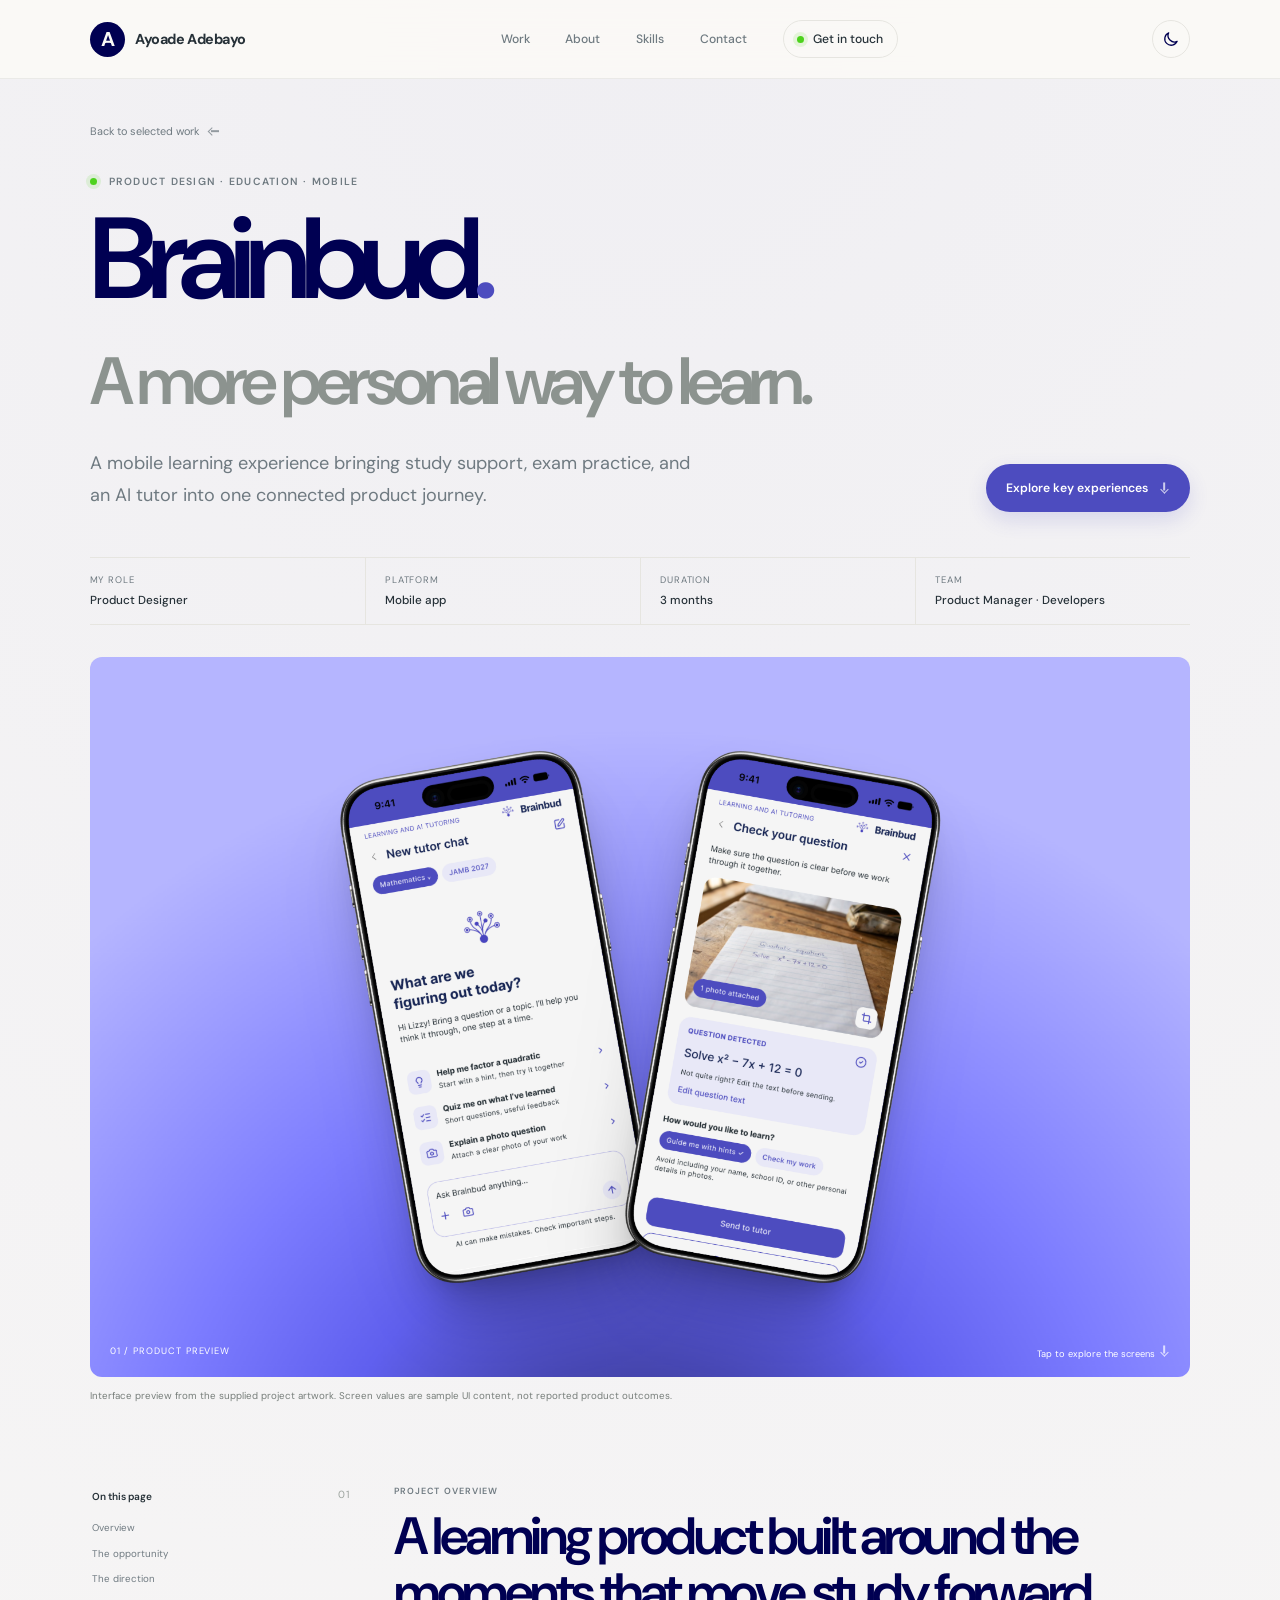
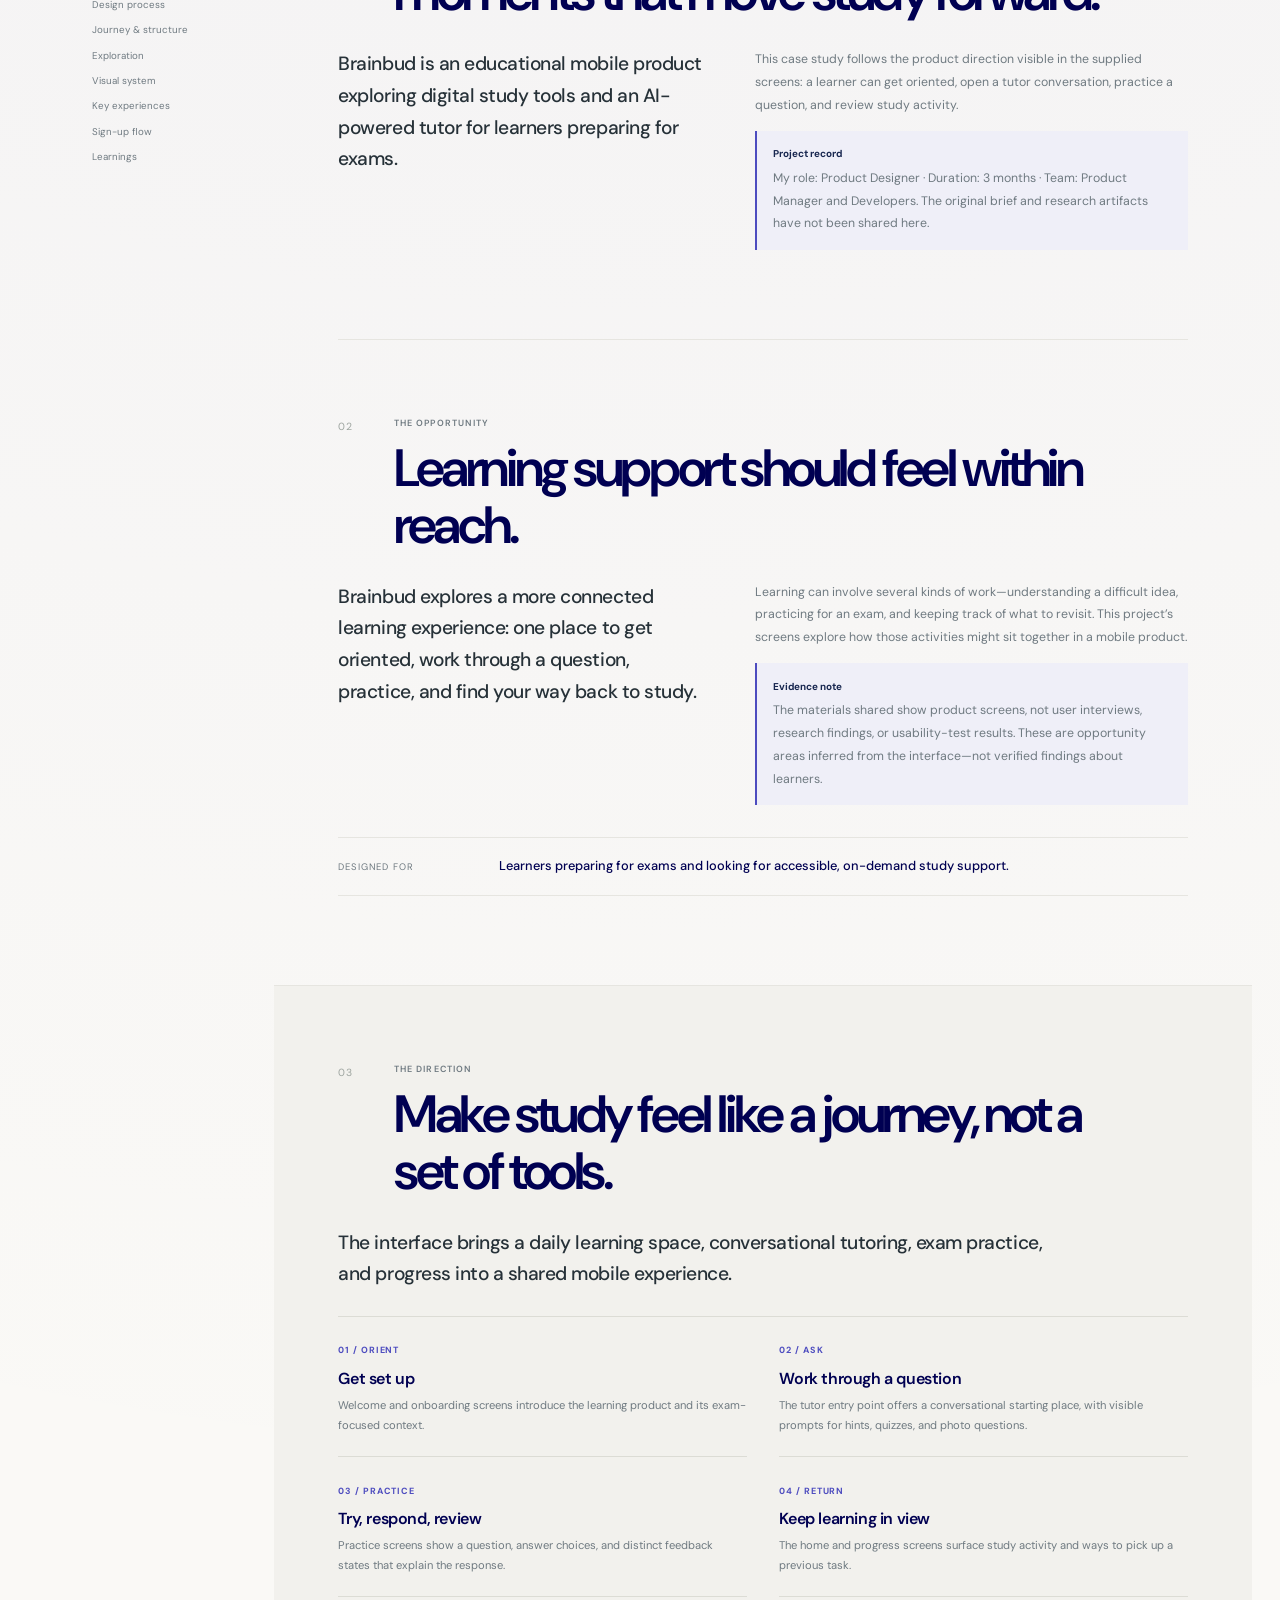
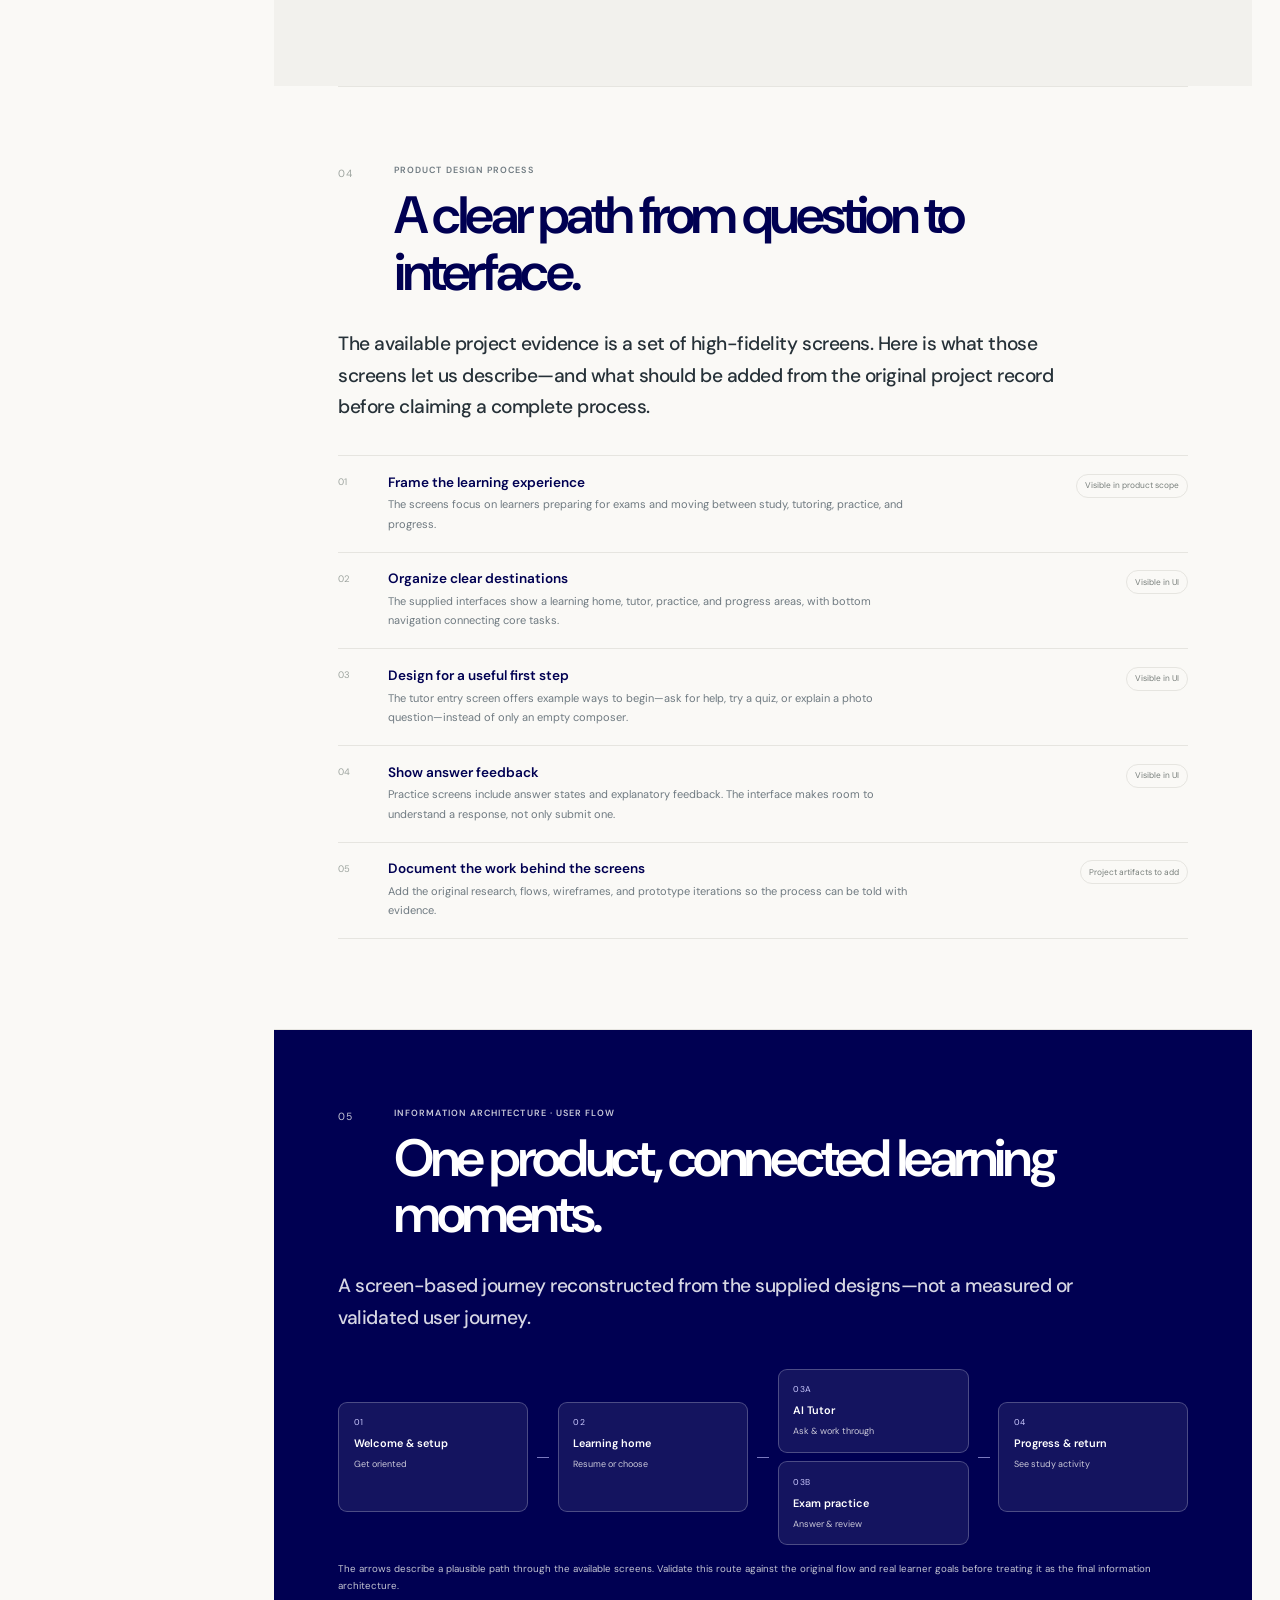
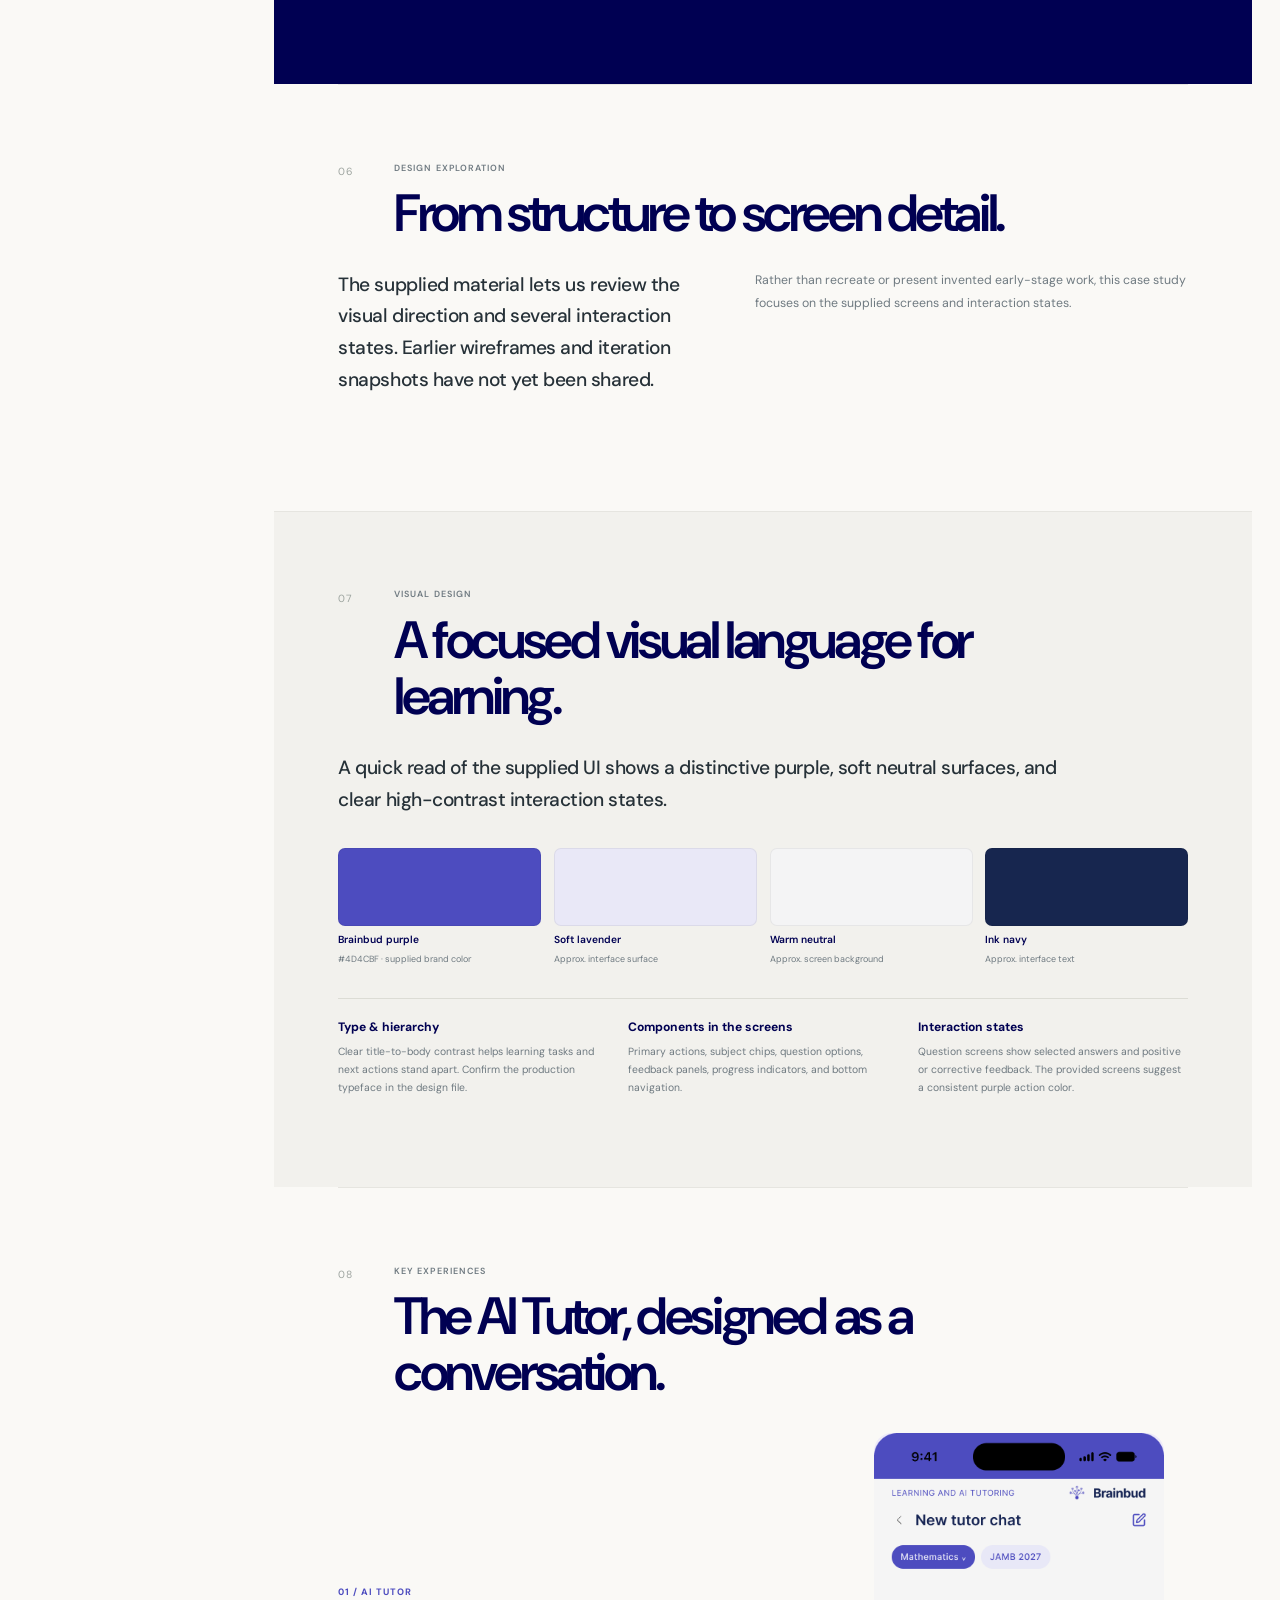
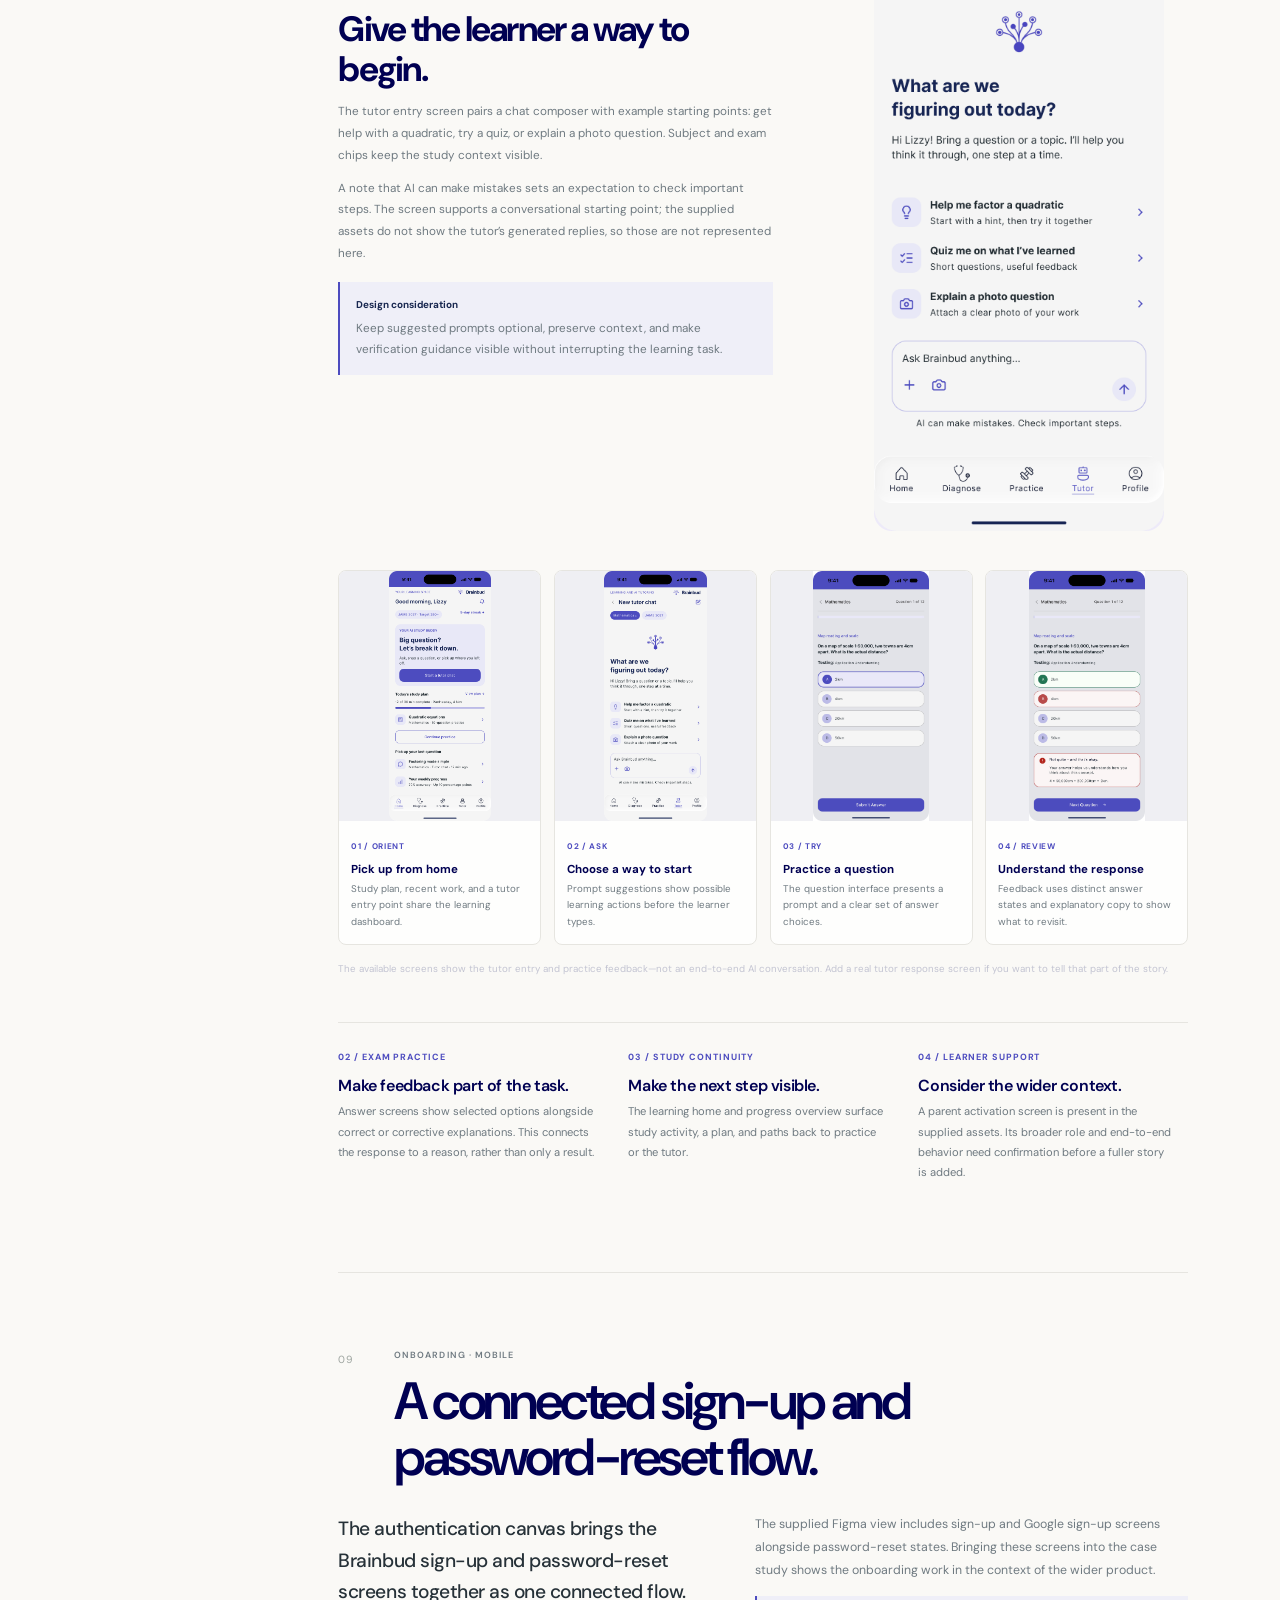
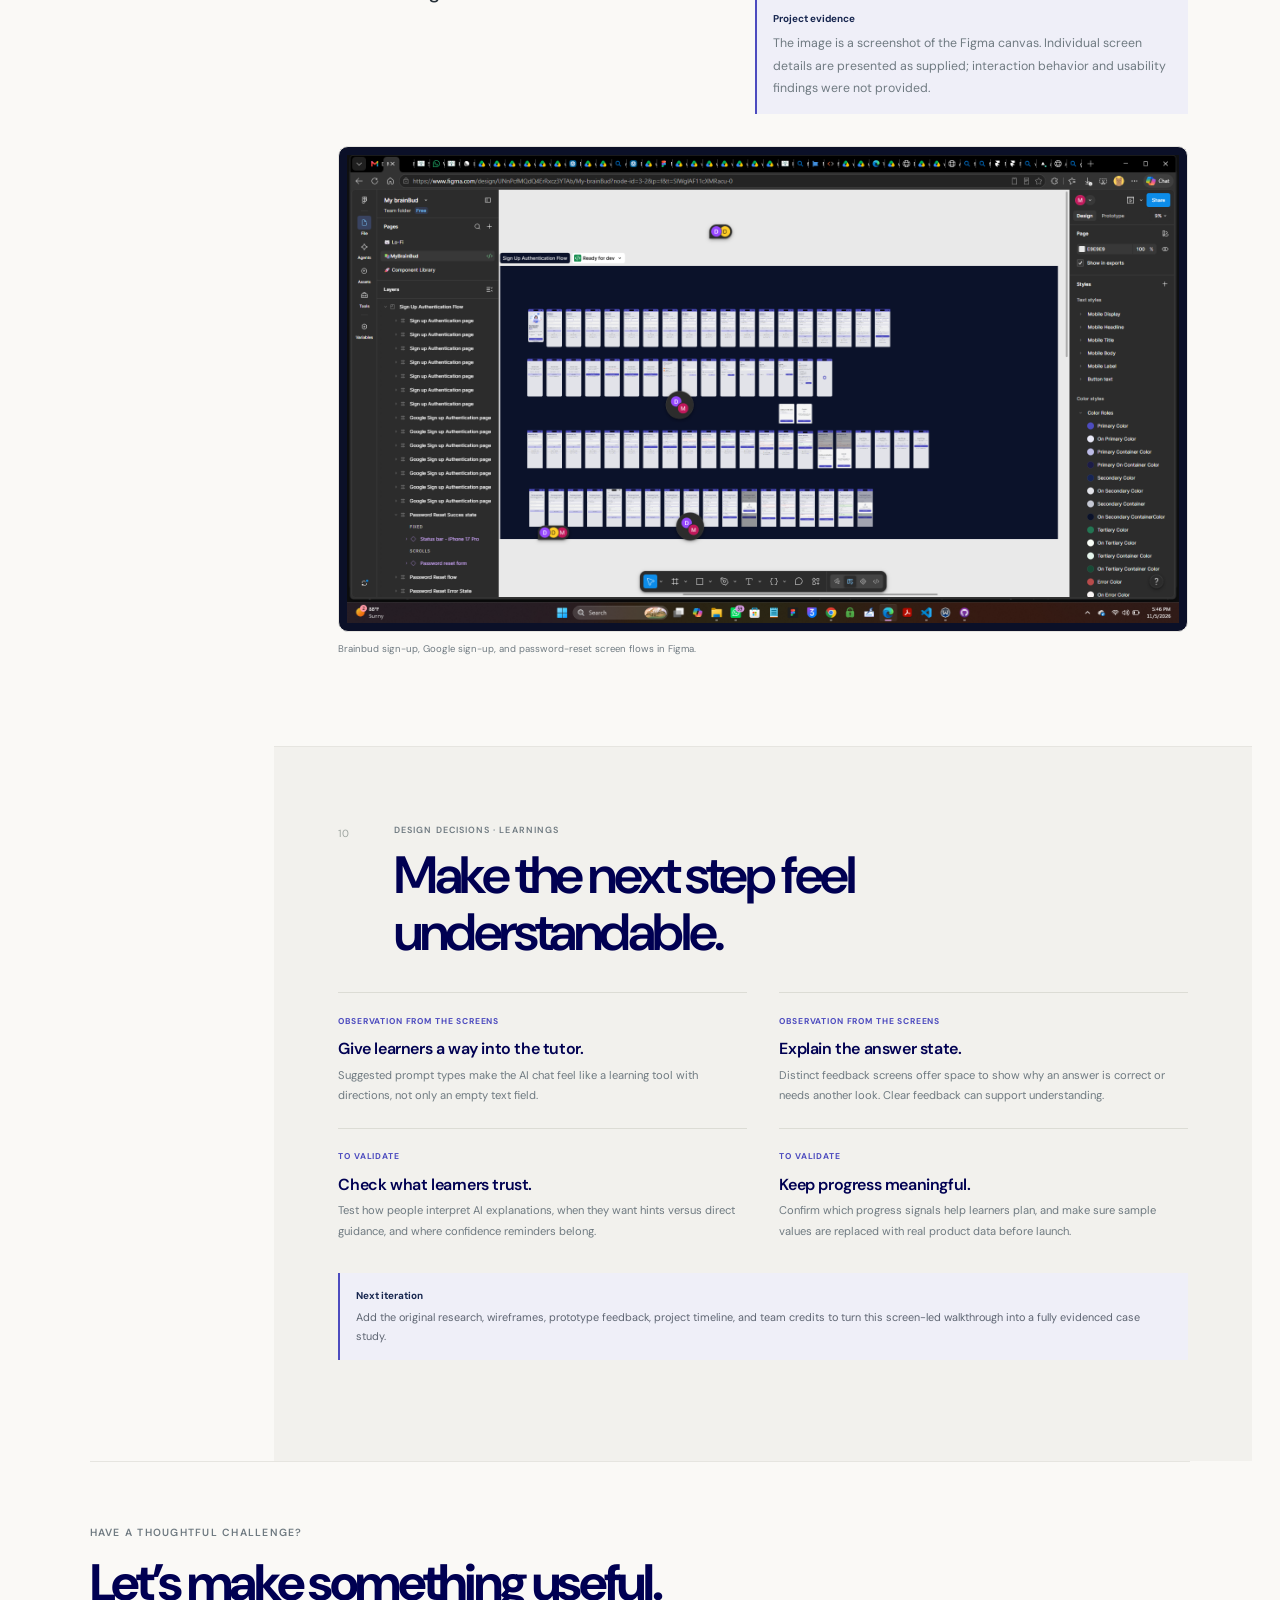
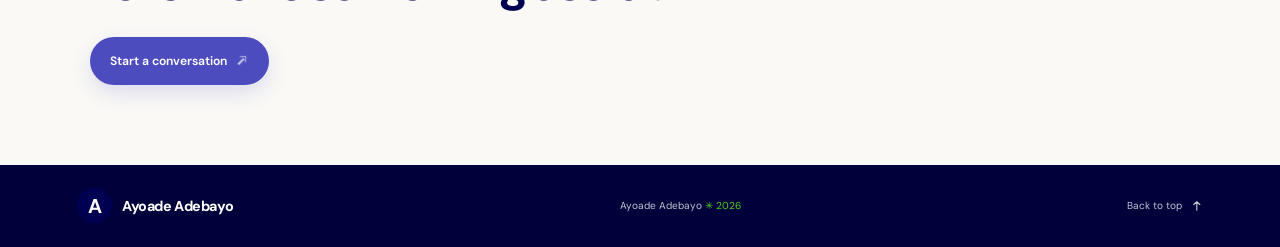
==== commit 8e49f33d: "Move sign-up flow into Brainbud case study Co-authored-by: Copilot <223556219+Copilot@users.noreply." ====
--- a/brainbud.html
+++ b/brainbud.html
@@ -58,7 +58,7 @@
       <div class="case-content-shell">
         <aside class="case-toc" aria-label="On this page">
           <p>On this page</p>
-          <a href="#overview">Overview</a><a href="#problem">The opportunity</a><a href="#solution">The direction</a><a href="#process">Design process</a><a href="#journey">Journey & structure</a><a href="#exploration">Exploration</a><a href="#visual-design">Visual system</a><a href="#features">Key experiences</a><a href="#learnings">Learnings</a>
+          <a href="#overview">Overview</a><a href="#problem">The opportunity</a><a href="#solution">The direction</a><a href="#process">Design process</a><a href="#journey">Journey & structure</a><a href="#exploration">Exploration</a><a href="#visual-design">Visual system</a><a href="#features">Key experiences</a><a href="#signup-flow">Sign-up flow</a><a href="#learnings">Learnings</a>
         </aside>
 
         <div class="case-content">
@@ -162,8 +162,23 @@
             </div>
           </section>
 
+          <section class="case-section" id="signup-flow" aria-labelledby="signup-flow-title">
+            <div class="case-section-heading"><span class="case-section-number">09</span><div><p class="eyebrow">Onboarding · Mobile</p><h2 id="signup-flow-title">A connected sign-up and password-reset flow.</h2></div></div>
+            <div class="case-text-grid">
+              <p class="case-lead">The authentication canvas brings the Brainbud sign-up and password-reset screens together as one connected flow.</p>
+              <div><p>The supplied Figma view includes sign-up and Google sign-up screens alongside password-reset states. Bringing these screens into the case study shows the onboarding work in the context of the wider product.</p><p class="evidence-note"><strong>Project evidence</strong> The image is a screenshot of the Figma canvas. Individual screen details are presented as supplied; interaction behavior and usability findings were not provided.</p></div>
+            </div>
+            <figure class="signup-flow-figure">
+              <button class="gallery-trigger signup-flow-preview" type="button" data-gallery-item="5" aria-label="Enlarge the Brainbud sign-up and password-reset flow">
+                <img src="Screenshot%20(108).png" alt="Figma canvas showing Brainbud sign-up, Google sign-up, and password-reset screens">
+                <span>View authentication flow <span class="action-mark action-mark--right" aria-hidden="true"></span></span>
+              </button>
+              <figcaption>Brainbud sign-up, Google sign-up, and password-reset screen flows in Figma.</figcaption>
+            </figure>
+          </section>
+
           <section class="case-section case-section-tint" id="learnings" aria-labelledby="learnings-title">
-            <div class="case-section-heading"><span class="case-section-number">09</span><div><p class="eyebrow">Design decisions · Learnings</p><h2 id="learnings-title">Make the next step feel understandable.</h2></div></div>
+            <div class="case-section-heading"><span class="case-section-number">10</span><div><p class="eyebrow">Design decisions · Learnings</p><h2 id="learnings-title">Make the next step feel understandable.</h2></div></div>
             <div class="learning-grid">
               <article><span>OBSERVATION FROM THE SCREENS</span><h3>Give learners a way into the tutor.</h3><p>Suggested prompt types make the AI chat feel like a learning tool with directions, not only an empty text field.</p></article>
               <article><span>OBSERVATION FROM THE SCREENS</span><h3>Explain the answer state.</h3><p>Distinct feedback screens offer space to show why an answer is correct or needs another look. Clear feedback can support understanding.</p></article>
--- a/styles.css
+++ b/styles.css
@@ -98,8 +98,8 @@
 .project-card-mini .project-actions { margin-top: 1rem; }
 .project-image-link { position: relative; display: block; min-width: 0; aspect-ratio: 1.38; overflow: hidden; border-radius: 12px; background: #07060e; isolation: isolate; }
 .project-image-link-mini { aspect-ratio: 1.2; }
-.project-image-link-mini.project-image-link-screenshot { aspect-ratio: 1.2; background: #0b1028; }
-.project-image-link-mini.project-image-link-screenshot img { object-fit: contain; }
+.project-image-screenshot { position: relative; display: block; min-width: 0; aspect-ratio: 1.2; overflow: hidden; border-radius: 12px; background: #0b1028; }
+.project-image-screenshot img { width: 100%; height: 100%; object-fit: contain; }
 .project-image-link img { width: 100%; height: 100%; object-fit: cover; transition: transform .55s cubic-bezier(.2,.8,.2,1), filter .35s ease; }
 .project-image-overlay { position: absolute; inset: auto 0 0; display: flex; align-items: center; justify-content: space-between; gap: .75rem; padding: 3.5rem 1.15rem 1.15rem; background: linear-gradient(transparent,rgba(0,0,30,.82)); color: #fff; font-size: .74rem; font-weight: 600; opacity: 0; transform: translateY(8px); transition: opacity .25s ease, transform .25s ease; }
 .project-image-icon { color: var(--color-accent); }
@@ -190,6 +190,10 @@
 .footer-inner p span { color: var(--color-accent); }
 
 .case-study-page { --case-gutter: clamp(1.25rem, 7vw, 7rem); }
+.talent-sphere-page { --brainbud-purple: #4dd21d; --talent-navy: #000052; }
+.talent-sphere-page .case-title-period { color: var(--talent-navy); }
+.talent-sphere-page .evidence-note { border-left-color: var(--talent-navy); background: #edf4ed; }
+.talent-sphere-page .case-hero-art:focus-visible { outline-color: #4dd21d; }
 .case-study-page .nav-shell, .case-study-page .case-hero, .case-study-page .case-next { width: min(1280px,calc(100% - var(--case-gutter) * 2)); }
 .case-hero { padding-top: 2.5rem; }
 .back-link { display: inline-flex; align-items: center; gap: .55rem; margin-bottom: 2.3rem; color: var(--color-muted); font-size: .68rem; transition: color .2s ease,gap .2s ease; }
@@ -280,6 +284,12 @@
 .gallery-trigger:hover img { transform: scale(1.025); }
 .feature-grid { display: grid; grid-template-columns: repeat(3,minmax(0,1fr)); gap: 1.25rem; margin-top: 2.8rem; padding-top: 1.3rem; border-top: 1px solid var(--color-line); }
 .feature-grid article { padding-right: .8rem; }
+.signup-flow-figure { margin: 2rem 0 0; }
+.signup-flow-preview { width: 100%; padding: .5rem; border: 1px solid var(--color-line); border-radius: 10px; background: #0b1028; }
+.signup-flow-preview img { width: 100%; max-height: 640px; object-fit: contain; transition: transform .4s ease; }
+.signup-flow-preview > span { position: absolute; right: 0; bottom: 0; left: 0; display: flex; align-items: center; gap: .45rem; padding: 2.8rem 1rem .85rem; background: linear-gradient(transparent,rgba(0,0,0,.75)); color: #fff; font-size: .65rem; opacity: 0; transition: opacity .2s ease; }
+.signup-flow-preview:hover > span, .signup-flow-preview:focus-visible > span { opacity: 1; }
+.signup-flow-figure figcaption { margin-top: .55rem; color: var(--color-muted); font-size: .6rem; line-height: 1.6; }
 .tutor-journey { display: grid; grid-template-columns: repeat(4,minmax(0,1fr)); gap: .8rem; margin-top: 2.4rem; }
 .tutor-step { min-width: 0; overflow: hidden; border: 1px solid var(--color-line); border-radius: 8px; background: var(--color-surface); }
 .tutor-step-image { width: 100%; height: 250px; background: #efeff3; }
@@ -464,7 +474,7 @@
 [data-theme="dark"] .journey-node { border-color: rgba(255,255,255,.2); background: rgba(255,255,255,.055); }
 [data-theme="dark"] .tutor-step { border-color: var(--color-line); background: #1c1e26; }
 [data-theme="dark"] .tutor-step-image,
-[data-theme="dark"] .project-image-link-screenshot { background: #0b1028; }
+[data-theme="dark"] .project-image-screenshot { background: #0b1028; }
 [data-theme="dark"] .learning-grid article { border-color: var(--color-line); }
 [data-theme="dark"] .case-next { border-color: var(--color-line); }
 [data-theme="dark"] .site-footer { background: #08091d; }
